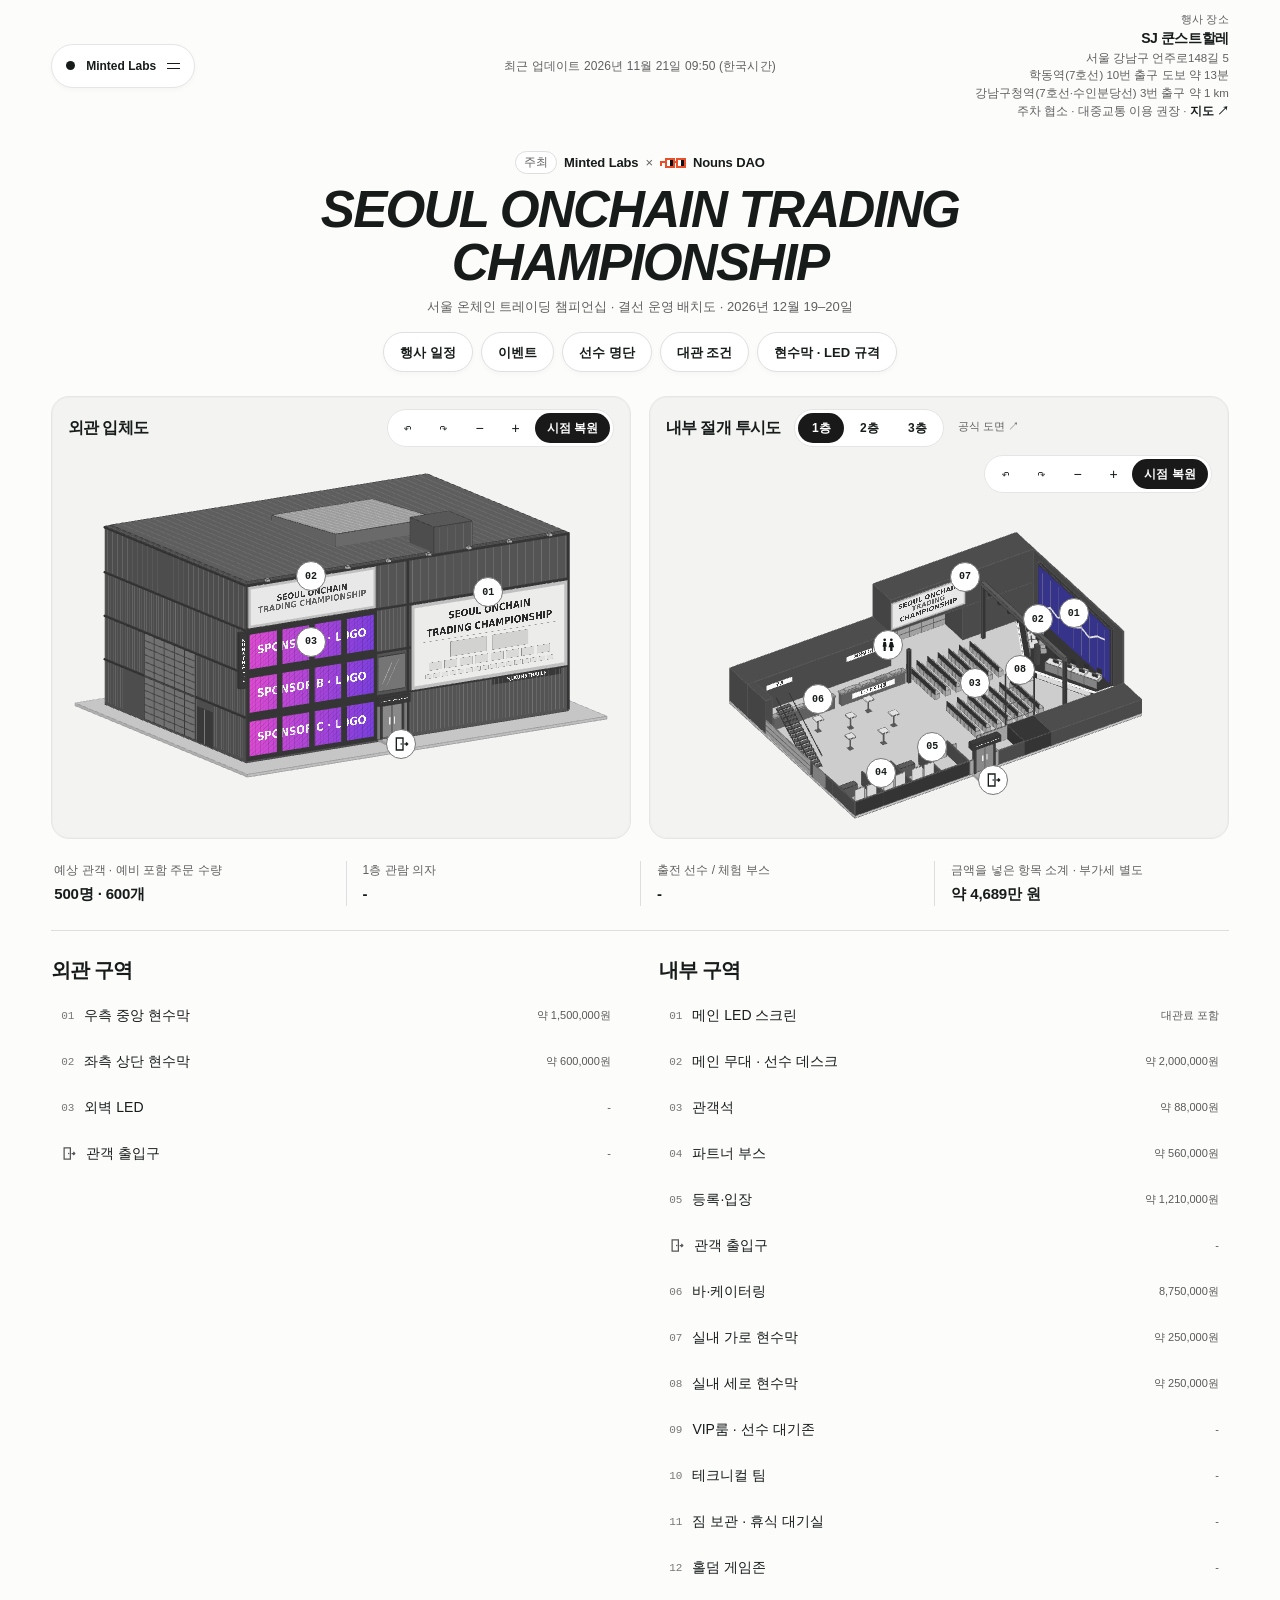
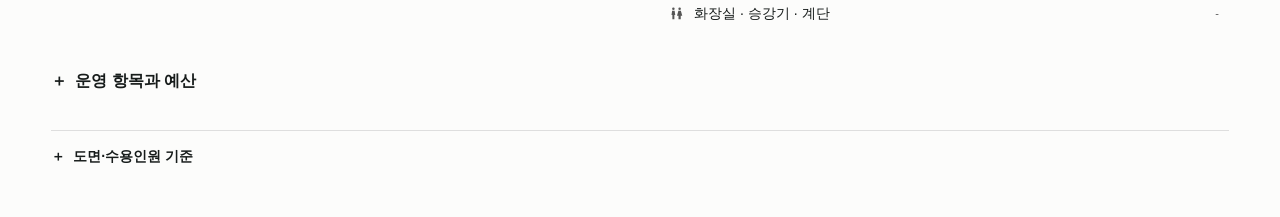
==== index.html @ a2232dd7 "Rework the venue plan around stage draft A, new zones and layout pop-ups Stage shown as draft A (pen" ====
<!doctype html>
<html lang="ko">
<head>
<meta charset="utf-8"><meta name="viewport" content="width=device-width, initial-scale=1">
<title>Seoul Onchain Trading Championship · 결선 운영 배치도</title><meta name="description" content="서울 온체인 트레이딩 챔피언십 · 결선 운영 배치도">
<link rel="stylesheet" href="style.css">
<script src="model.js" defer></script><script src="plan.js" defer></script>
</head><body>
<header><details id="menu"><summary class="menupill" aria-label="Minted Labs · 목차">Minted Labs<span class="hamb" aria-hidden="true"></span></summary>
<nav aria-label="목차"><a href="#plans">입체 도면</a><a href="#budget">운영 항목</a><a href="#areas">구역별 정보</a><a href="#basis">도면 기준</a><a href="#schedule" data-open="schedule">행사 일정</a><a href="#events" data-open="events">이벤트</a><a href="#players" data-open="players">선수 명단</a><a href="#terms" data-open="terms">대관 조건</a><a href="#signs" data-open="signs">현수막 · LED 규격</a></nav></details><p class="updated">최근 업데이트 2026년 11월 21일 09:50 (한국시간)</p><address class="venue" aria-label="행사 장소"><small>행사 장소</small><strong>SJ 쿤스트할레</strong><span>서울 강남구 언주로148길 5</span><span>학동역(7호선) 10번 출구 도보 약 13분</span><span>강남구청역(7호선·수인분당선) 3번 출구 약 1 km</span><span>주차 협소 · 대중교통 이용 권장 · <a href="https://map.naver.com/p/search/SJ%EC%BF%A4%EC%8A%A4%ED%8A%B8%ED%95%A0%EB%A0%88" target="_blank" rel="noopener">지도 ↗</a></span></address></header>
<main><div class="heading"><p class="hosts"><span>주최</span>Minted Labs <i aria-hidden="true">×</i> <svg class="noggles" viewBox="0 0 16 6" aria-hidden="true"><path fill="#e8502a" d="M3 0h6v6H3zM10 0h6v6h-6zM9 2h1v1H9zM0 2h3v1H1v2H0z"/><path fill="#fff" d="M4 1h2v4H4zM11 1h2v4h-2z"/><path fill="#111" d="M6 1h2v4H6zM13 1h2v4h-2z"/></svg>Nouns DAO</p><h1>Seoul Onchain Trading <span>Championship</span></h1><p>서울 온체인 트레이딩 챔피언십 · 결선 운영 배치도 · 2026년 12월 19–20일</p><div class="tabs"><button type="button" class="tabpill" data-open="schedule">행사 일정</button><button type="button" class="tabpill" data-open="events">이벤트</button><button type="button" class="tabpill" data-open="players">선수 명단</button><button type="button" class="tabpill" data-open="terms">대관 조건</button><button type="button" class="tabpill" data-open="signs">현수막 · LED 규격</button></div></div>
<section id="plans" class="paired" aria-label="외관과 내부 입체도"></section>
<div class="metrics"><div class="metric"><small>예상 관객 · 예비 포함 주문 수량</small><span>500명 · 600개</span></div><div class="metric"><small>1층 관람 의자</small><span>-</span></div><div class="metric"><small>출전 선수 / 체험 부스</small><span>-</span></div><div class="metric"><small>금액을 넣은 항목 소계 · 부가세 별도</small><span>약 4,689만 원</span></div></div>
<section id="areas" class="indexes" aria-label="구역별 정보"></section>
<section class="ledger"><details id="budget"><summary>운영 항목과 예산</summary>
<p>12월 19–20일 48시간 대관 안에서 설치, 19일 미니 트레이딩 대회, 20일 정식 트레이딩 대회, 철거를 진행하는 안입니다. 관객 500명, 예비 포함 600명을 기준으로 수량을 잡았습니다. 금액은 모두 부가세 별도입니다. 대관·LED는 받은 금액이고 케이터링은 확정 전 단가입니다. ‘약’으로 표시한 금액은 일반적인 단가로 잡은 추정치이며, 견적이 필요한 항목은 -로 두었습니다. 주최팀이 참가자 모집과 현장 운영을 총괄하고, 플랫폼은 모의 거래 계정과 실시간 순위 화면을 제공합니다.</p>
<table><thead><tr><th scope="col">항목</th><th scope="col">수량</th><th scope="col">단가</th><th scope="col">금액 (부가세 별도)</th></tr></thead><tbody><tr><th scope="row">MC</th><td>1명 × 2일</td><td>-</td><td>-</td></tr><tr><th scope="row">안내 스태프</th><td>3명 × 2일</td><td>130,000원</td><td>약 780,000원</td></tr><tr><th scope="row">전광판·중계 담당</th><td>1명 × 2일</td><td>-</td><td>-</td></tr><tr><th scope="row">부스 배너</th><td>14개</td><td>40,000원</td><td>약 560,000원</td></tr><tr><th scope="row">우측 중앙 현수막<small>11,820 × 5,680 mm · 출력과 고소 설치</small></th><td>1개</td><td>-</td><td>약 1,500,000원</td></tr><tr><th scope="row">좌측 상단 현수막<small>선택 · 9,700 × 2,800 mm · 출력과 고소 설치</small></th><td>1개</td><td>-</td><td>약 600,000원</td></tr><tr><th scope="row">실내 현수막<small>선택 · 가로형 6,300 × 2,380 mm, 세로형 2,430 × 5,540 mm</small></th><td>2개</td><td>250,000원</td><td>약 500,000원</td></tr><tr><th scope="row">대관 · 실내 메인 LED<small>12월 19–20일 · 설치와 철수 시간 포함</small></th><td>48시간</td><td>-</td><td>30,000,000원</td></tr><tr><th scope="row">케이터링<small>드호 케이터링 · 확정 아님 · <a href="catering-menu.pdf" target="_blank" rel="noopener">메뉴 PDF ↗</a></small></th><td>19일 150인분 + 20일 200인분</td><td>25,000원</td><td>8,750,000원</td></tr><tr><th scope="row">추가 음식 · 피자·치킨 배달<small>케이터링이 모자랄 때만 현장 주문</small></th><td>필요 시</td><td>-</td><td>-</td></tr><tr><th scope="row">케이터링 출장 · 세팅</th><td>2회</td><td>-</td><td>-</td></tr><tr><th scope="row">선수 PC·모니터·주변기기<small>19–20일 두 대회 모두 사용 · 20일 밤 철수</small></th><td>선수 8세트 + 예비 2세트 × 2일</td><td>100,000원</td><td>약 2,000,000원</td></tr><tr><th scope="row">유선망·백업 회선·전력</th><td>1식 × 2일</td><td>-</td><td>-</td></tr><tr><th scope="row">중계 장비·기술 보조</th><td>단일 채널 · 19–20일</td><td>-</td><td>-</td></tr><tr><th scope="row">무대·음향·조명<small>기본 음향 · 무선 마이크 4대 · 기본 무대 6,000 × 2,000 × 500 mm 무료 · LED 조명은 별도 옵션</small></th><td>1식 × 2일</td><td>-</td><td>-</td></tr><tr><th scope="row">의자 추가 임대<small>대관처 보유 의자 114개 무료 · 관람 112석과 선수·운영석 13석 기준</small></th><td>11석 × 2일</td><td>4,000원</td><td>약 88,000원</td></tr><tr><th scope="row">부스 집기·공용 전기<small>테이블은 대관처 행사 테이블 사용 · 전기와 추가 집기만 견적</small></th><td>7개 부스 × 2일</td><td>-</td><td>-</td></tr><tr><th scope="row">행사 안전 요원</th><td>3명 × 2일</td><td>180,000원</td><td>약 1,080,000원</td></tr><tr><th scope="row">반입·철거·운송·청소<small>원상 복구 포함 · 종량제·분리수거 봉투 별도 구매</small></th><td>1회</td><td>-</td><td>-</td></tr><tr><th scope="row">입장 팔찌<small>500명 + 예비 100명 · 날짜별 색상 구분</small></th><td>600개 × 2일</td><td>150원</td><td>약 180,000원</td></tr><tr><th scope="row">이벤트 추첨권 · 추첨함<small>500명 + 예비 100명</small></th><td>600매 × 2일</td><td>-</td><td>약 100,000원</td></tr><tr><th scope="row">명찰 · 랜야드<small>스태프 · 선수 · VIP</small></th><td>100개</td><td>1,500원</td><td>약 150,000원</td></tr><tr><th scope="row">생수</th><td>600병 × 2일</td><td>500원</td><td>약 600,000원</td></tr><tr><th scope="row">안내물·소모품</th><td>1식</td><td>-</td><td>-</td></tr><tr><th scope="row">홀덤 게임존<small>3층 갤러리 추가 대관 · 카지노형 테이블 2대 · 칩 · 딜러 2명 · 무료 칩으로만 진행</small></th><td>1식 × 2일</td><td>-</td><td>-</td></tr><tr><th scope="row">심판·경기 진행 지원<small>19일 미니 대회 · 20일 정식 대회</small></th><td>1팀 × 2일</td><td>-</td><td>-</td></tr></tbody><tfoot><tr><th scope="row" colspan="3">금액을 넣은 항목 소계<small>견적이 필요한 항목은 빠져 있습니다</small></th><td>약 46,888,000원</td></tr><tr><th scope="row" colspan="3">예비비</th><td>-</td></tr><tr><th scope="row" colspan="3">행사 총예산</th><td>-</td></tr></tfoot></table></details></section>
<details id="basis" class="notes"><summary>도면·수용인원 기준</summary><p>건물 크기와 층별 구성은 행사장의 공식 도면을 따랐습니다. 정면 24.38 m, 깊이 17.07 m이고 층고는 1–3층 각 2.89 m, 4층 3.04 m입니다. 동쪽 벽의 10 × 5 m LED 스크린과 바 카운터는 기존 시설입니다. 내부 입체도는 1·2·3층을 각각 바닥에서 1.2 m 높이로 잘라 그렸습니다.</p><p>대관 안내서는 1층을 약 500명 규모로 안내하고, 서울컨벤션뷰로의 1층 기준은 극장식 400명, 세미나식 300명, 연회식 200명입니다. 관객 500명(예비 포함 600명)은 의자 112석과 스탠딩, 2층 관람을 합친 계획 인원이며, 동시에 받을 수 있는 인원은 대관처 승인이 필요합니다. 관람 의자 112석·선수석 8개·무대·조명 트러스·부스 7곳·VIP룸·선수 대기존·테크니컬 팀석은 제안 배치이며, 통로와 음식 반입을 포함한 최종안은 대관처와 확인해야 합니다.</p>
<p><a href="https://www.sjkunsthalle.com/_files/ugd/f9390f_e8d3d3e585f7497288ba45912c586fef.pdf#page=3" target="_blank" rel="noopener">공식 층별 도면 ↗</a> · <a href="https://kr.miceseoul.com/kor/pgm/smaMng/miceVenueView.do?menuNo=800010&amp;smaSn=335&amp;fcltySn=314&amp;langCodeId=ko" target="_blank" rel="noopener">시설별 수용인원 ↗</a></p></details>
<dialog id="schedule" class="layer" aria-labelledby="schedule-title"><div class="layerhead"><div><h2 id="schedule-title">행사 일정</h2><p>2026년 12월 19일 14:00–22:00 · 20일 12:00–20:00 · 한국시간 · 제안안</p></div><button type="button" class="layerclose" data-close aria-label="닫기">×</button></div><div class="layerbody"><div class="days"><section><h3>12월 19일 (토)<span>미니 트레이딩 대회 · 행사 14:00–22:00</span></h3><table class="timeline"><tbody><tr class="prep"><th scope="row">06:00–11:00</th><td>장비 반입 · 설치 (무대, 선수석, 조명, 중계, 부스)</td></tr><tr class="prep"><th scope="row">11:00–13:00</th><td>기술 점검 · 리허설 (선수 PC, 회선, 중계 화면)</td></tr><tr class="prep"><th scope="row">13:00–14:00</th><td>케이터링 · 부스 · 등록대 준비</td></tr><tr><th scope="row">14:00–15:00</th><td>입장 · 체험존 · 미니 대회 참가 확인</td></tr><tr><th scope="row">15:00–15:15</th><td>오프닝 · 미니 대회 규칙 안내</td></tr><tr><th scope="row">15:15–16:20</th><td>미니 대회 1부 · 라운드 20분 → 결승 20분</td></tr><tr><th scope="row">16:20–17:00</th><td>파트너 스테이지</td></tr><tr><th scope="row">17:00–18:00</th><td>케이터링 · 체험존 · 네트워킹</td></tr><tr><th scope="row">18:00–19:20</th><td>미니 대회 2부 · 라운드 20분 → 결승 20분</td></tr><tr><th scope="row">19:20–19:40</th><td>미니 대회 시상</td></tr><tr><th scope="row">19:40–20:00</th><td>20일 정식 대회 · 출전 선수 소개</td></tr><tr><th scope="row">20:00–22:00</th><td>네트워킹 · 체험존 · 촬영</td></tr><tr class="prep"><th scope="row">22:00–23:00</th><td>관객 퇴장 · 20일 정식 대회 점검 (선수석·중계 장비는 그대로 둠)</td></tr></tbody></table></section><section><h3>12월 20일 (일)<span>정식 트레이딩 대회 · 행사 12:00–20:00</span></h3><table class="timeline"><tbody><tr class="prep"><th scope="row">09:00–11:00</th><td>공간 점검 · 선수 PC·회선 재점검</td></tr><tr class="prep"><th scope="row">11:00–11:40</th><td>정식 대회 리허설 (선수 PC, 회선, 중계 화면)</td></tr><tr class="prep"><th scope="row">11:40–12:00</th><td>케이터링 · 등록대 준비</td></tr><tr><th scope="row">12:00–15:00</th><td>입장 · 체험존 · 파트너 부스 · 예약 체험 A</td></tr><tr><th scope="row">14:00–14:30</th><td>파트너 스테이지 (체험존과 병행)</td></tr><tr><th scope="row">15:00–15:15</th><td>오프닝 · 선수 소개 · 규칙 안내</td></tr><tr><th scope="row">15:15–15:45</th><td>8인 본선 · 30분</td></tr><tr><th scope="row">15:45–15:55</th><td>본선 결과 · 기록 검증</td></tr><tr><th scope="row">15:55–16:05</th><td>AI 분석 · 판단 리뷰 · 결승 준비</td></tr><tr><th scope="row">16:05–16:35</th><td>4인 결승 · 30분</td></tr><tr><th scope="row">16:35–16:45</th><td>결승 결과 · 오류·비용 검증</td></tr><tr><th scope="row">16:45–17:00</th><td>시상 · 대회 정리</td></tr><tr><th scope="row">17:00–18:00</th><td>선수 인터뷰 · 예약 체험 B · 촬영</td></tr><tr><th scope="row">18:00–20:00</th><td>네트워킹 · 사전 합의된 파트너 미팅</td></tr><tr class="prep"><th scope="row">20:00–24:00</th><td>관객 퇴장 · 철거 · 장비 반출 · 청소</td></tr><tr class="prep"><th scope="row">24:00</th><td>대관 종료</td></tr></tbody></table><p class="legend"><i></i>설치 · 점검 · 철거 시간</p></section></div><p class="layernote">행사 시간은 19일 14:00–22:00, 20일 12:00–20:00입니다. 대관은 48시간이며 12월 19일 00:00부터 21일 00:00까지로 가정했습니다. 20일 정식 대회는 행사 제안서의 진행 순서를 따르되 시작을 15:00으로 앞당겼습니다. 19일 미니 대회를 1부·2부로 나눈 구성과 라운드 길이, 설치·철거 시간 배분은 제안이며 확정이 필요합니다. 선수석과 중계 장비는 19일에 설치해 20일 밤까지 그대로 씁니다. 철거는 20일 20:00 이후 4시간이라 빠듯하므로 철거 인원을 넉넉히 잡습니다. 체험 A·B는 무대와 별도 인력이 운영하며, 최종 배치와 이용 시간은 대관처 승인이 필요합니다.</p></div></dialog>
<dialog id="events" class="layer" aria-labelledby="events-title"><div class="layerhead"><div><h2 id="events-title">이벤트</h2><p>프로그램 미정 · 내용이 정해지면 채웁니다</p></div><button type="button" class="layerclose" data-close aria-label="닫기">×</button></div><div class="layerbody"><div class="terms"><section class="tbd-sec"><h3>부스 체험 · 7곳<em>미정 · 내용 추가 필요</em></h3><div class="tbd-blank" aria-label="내용 입력 예정"></div><p class="tbd-need">준비할 것 (예상)</p><ul><li>참여 파트너와 부스별 체험 내용</li><li>부스 집기(테이블·배너)·전기·인터넷</li><li>체험용 기기와 계정</li><li>참여 인증 방식(스탬프·QR 등)</li></ul></section><section class="tbd-sec"><h3>무대 프로그램<em>미정 · 내용 추가 필요</em></h3><div class="tbd-blank" aria-label="내용 입력 예정"></div><p class="tbd-need">준비할 것 (예상)</p><ul><li>19일·20일 무대 순서와 시간</li><li>파트너 세션·발표자</li><li>MC 대본과 송출 화면</li><li>마이크·음향·조명 큐</li></ul></section><section class="tbd-sec"><h3>관객 이벤트<em>미정 · 내용 추가 필요</em></h3><div class="tbd-blank" aria-label="내용 입력 예정"></div><p class="tbd-need">준비할 것 (예상)</p><ul><li>추첨·퀴즈 등 이벤트 종류</li><li>경품 목록과 수량</li><li>추첨권·응모 방식</li><li>당첨자 확인·수령 절차</li></ul></section><section class="tbd-sec"><h3>홀덤 게임존<em>미정 · 내용 추가 필요</em></h3><div class="tbd-blank" aria-label="내용 입력 예정"></div><p class="tbd-need">준비할 것 (예상)</p><ul><li>운영 방식(토너먼트·자유 게임)과 참가 방법</li><li>카지노형 테이블 2대·칩·카드·딜러 2명</li><li>순위 집계와 경품</li><li>무료 칩만 사용 · 경품 지급 법률 검토</li></ul></section><section class="tbd-sec"><h3>시상<em>미정 · 내용 추가 필요</em></h3><div class="tbd-blank" aria-label="내용 입력 예정"></div><p class="tbd-need">준비할 것 (예상)</p><ul><li>시상 부문과 순위</li><li>상금·트로피·인증서</li><li>시상자와 무대 동선</li><li>지급 조건과 일정</li></ul></section><section class="tbd-sec"><h3>기타<em>미정 · 내용 추가 필요</em></h3><div class="tbd-blank" aria-label="내용 입력 예정"></div><p class="tbd-need">준비할 것 (예상)</p><ul><li>포토존·굿즈</li><li>촬영·콘텐츠 제작</li><li>네트워킹 프로그램</li></ul></section></div><p class="layernote">이벤트 내용은 아직 정해지지 않았습니다. 위 항목은 준비할 것을 미리 적어 둔 목록이며, 정해지는 대로 각 칸을 채웁니다.</p></div></dialog>
<dialog id="players" class="layer" aria-labelledby="players-title"><div class="layerhead"><div><h2 id="players-title">선수 명단</h2><p>초청 크리에이터 · KOL · 인원 미정, 곧 추가 예정</p></div><button type="button" class="layerclose" data-close aria-label="닫기">×</button></div><div class="layerbody"><table class="roster"><thead><tr><th scope="col">번호</th><th scope="col">이름</th><th scope="col">상태</th></tr></thead><tbody><tr class="grp"><th scope="rowgroup" colspan="3">초청 크리에이터<em>인원 미정 · 곧 추가 예정</em></th></tr><tr><td class="seat">01</td><th scope="row">자두두</th><td class="tbd">명단 추가</td></tr><tr><td class="seat">02</td><th scope="row"><span class="blank"></span></th><td class="tbd">추가 예정</td></tr><tr><td class="seat">03</td><th scope="row"><span class="blank"></span></th><td class="tbd">추가 예정</td></tr></tbody><tbody><tr class="grp"><th scope="rowgroup" colspan="3">KOL<em>인원 미정 · 곧 추가 예정</em></th></tr><tr><td class="seat">01</td><th scope="row"><span class="blank"></span></th><td class="tbd">추가 예정</td></tr><tr><td class="seat">02</td><th scope="row"><span class="blank"></span></th><td class="tbd">추가 예정</td></tr></tbody></table><p class="layernote">출전 인원과 명단은 아직 확정되지 않았습니다. 빈칸은 섭외가 정해지는 대로 채웁니다.</p></div></dialog>
<dialog id="banner-layout" class="layer" aria-labelledby="banner-layout-title"><div class="layerhead"><div><h2 id="banner-layout-title">우측 중앙 현수막 · 예상 레이아웃</h2><p>11,820 × 5,680 mm · 행사명과 파트너 등급 배치 시안</p></div><button type="button" class="layerclose" data-close aria-label="닫기">×</button></div><div class="layerbody"><div class="bnr" role="img" aria-label="현수막 시안: 위쪽에 주최와 행사명, 그 아래 1등급 큰 로고 2칸, 2등급 로고 10칸 한 줄, 3등급 작은 로고 여러 칸"><div class="bnr-head"><small>Minted Labs × Nouns DAO</small><b>SEOUL ONCHAIN<br>TRADING CHAMPIONSHIP</b><small>2026.12.19–20 · SJ KUNSTHALLE · SEOUL</small></div><div class="bnr-tier t1"><span>TITLE PARTNER</span><div><i class=""></i><i class=""></i></div></div><div class="bnr-tier t2"><span>PARTNERS</span><div><i class=""></i><i class=""></i><i class=""></i><i class=""></i><i class=""></i><i class=""></i><i class=""></i><i class=""></i><i class=""></i><i class=""></i></div></div><div class="bnr-tier t3"><span>SUPPORTED BY</span><div><i class=""></i><i class=""></i><i class=""></i><i class=""></i><i class=""></i><i class=""></i><i class=""></i><i class=""></i><i class=""></i><i class=""></i><i class=""></i><i class=""></i><i class=""></i><i class=""></i><i class=""></i><i class=""></i><i class=""></i><i class=""></i></div></div></div><table class="timeline specs bnr-spec"><tbody><tr><th scope="row">행사명 구역</th><td>위쪽 약 2,300 mm<small>주최 표기, 행사명 두 줄, 날짜·장소 한 줄</small></td></tr><tr><th scope="row">1등급 · 1–2곳</th><td>로고 칸 각 약 2,800 × 1,100 mm<small>1곳이면 가운데 한 칸을 크게 씁니다</small></td></tr><tr><th scope="row">2등급 · 6–10곳</th><td>로고 칸 각 약 990 × 600 mm<small>한 줄 기준 · 6곳이면 칸을 넓혀 같은 줄에 맞춥니다</small></td></tr><tr><th scope="row">3등급</th><td>로고 칸 각 약 520 × 300 mm<small>한 줄에 18곳 정도 · 더 많으면 두 줄로 늘리고 칸을 줄입니다</small></td></tr></tbody></table><p class="layernote">현수막은 2–3층 높이(지상 약 3.4–9.1 m)에 걸려 길 건너에서 보게 되므로, 3등급 로고는 가까이에서만 읽히는 크기입니다. 3등급이 많아지면 줄을 늘리기보다 실내 파트너월이나 행사 화면에 함께 싣는 편이 읽기 좋습니다. 로고 수와 최종 디자인이 정해지면 칸 크기를 다시 맞춥니다.</p></div></dialog>
<dialog id="stage-drafts" class="layer" aria-labelledby="stage-drafts-title"><div class="layerhead"><div><h2 id="stage-drafts-title">메인 무대 시안 A · B</h2><p>오각형 돌출 무대 · 폭 10 m 안팎 · 높이 0.6 m · 도면은 시안 A 기준</p></div><button type="button" class="layerclose" data-close aria-label="닫기">×</button></div><div class="layerbody"><div class="drafts"><section><h3>시안 A · 사선 모서리를 따라 바깥쪽 객석을 봄 · 현재 도면</h3><div class="plan"><svg viewBox="0 0 704 404" role="img" aria-label="시안 A 평면도: 사선 모서리를 따라 좌우 4석씩 바깥쪽 객석을 향한 데스크"><defs><pattern id="pBh" width="6" height="6" patternUnits="userSpaceOnUse" patternTransform="rotate(45)"><line x1="0" y1="0" x2="0" y2="6" stroke="#c9c9c9" stroke-width="1.4"></line></pattern><marker id="pBt" viewBox="0 0 6 6" refX="3" refY="3" markerWidth="6" markerHeight="6" orient="auto"><path d="M3 0v6" stroke="#555" stroke-width="1.2"></path></marker><marker id="pBa" viewBox="0 0 8 8" refX="7" refY="4" markerWidth="7" markerHeight="7" orient="auto"><path d="M0 0L8 4L0 8z" fill="#2f8f57"></path></marker></defs><rect x="24.0" y="24.0" width="655.6" height="9.7" fill="#e4e4e4"></rect><rect x="24.0" y="33.7" width="54.6" height="268.2" fill="url(#pBh)" stroke="#bdbdbd"></rect><text x="51.3" y="164.8" font-size="11" fill="#777" text-anchor="middle" transform="rotate(-90 51.28 164.80000000000013)">창고 · 대관 제외</text><rect x="614.9" y="33.7" width="64.7" height="338.8" fill="url(#pBh)" stroke="#bdbdbd"></rect><text x="648.8" y="200.0" font-size="11" fill="#777" text-anchor="middle" transform="rotate(-90 648.8000000000001 200)">승강기 · 창고</text><rect x="126.7" y="41.6" width="440.0" height="8.8" fill="#3a3a3a"></rect><text x="346.7" y="47.8" font-size="9" fill="#fff" text-anchor="middle" dominant-baseline="middle">LED 스크린 10 m</text><rect x="140.2" y="335.5" width="18.5" height="18.5" fill="#cfcfcf" stroke="#9a9a9a" stroke-width=".6"></rect><rect x="162.2" y="335.5" width="18.5" height="18.5" fill="#cfcfcf" stroke="#9a9a9a" stroke-width=".6"></rect><rect x="184.2" y="335.5" width="18.5" height="18.5" fill="#cfcfcf" stroke="#9a9a9a" stroke-width=".6"></rect><rect x="206.2" y="335.5" width="18.5" height="18.5" fill="#cfcfcf" stroke="#9a9a9a" stroke-width=".6"></rect><rect x="228.2" y="335.5" width="18.5" height="18.5" fill="#cfcfcf" stroke="#9a9a9a" stroke-width=".6"></rect><rect x="250.2" y="335.5" width="18.5" height="18.5" fill="#cfcfcf" stroke="#9a9a9a" stroke-width=".6"></rect><rect x="272.2" y="335.5" width="18.5" height="18.5" fill="#cfcfcf" stroke="#9a9a9a" stroke-width=".6"></rect><rect x="294.2" y="335.5" width="18.5" height="18.5" fill="#cfcfcf" stroke="#9a9a9a" stroke-width=".6"></rect><rect x="382.2" y="335.5" width="18.5" height="18.5" fill="#cfcfcf" stroke="#9a9a9a" stroke-width=".6"></rect><rect x="404.2" y="335.5" width="18.5" height="18.5" fill="#cfcfcf" stroke="#9a9a9a" stroke-width=".6"></rect><rect x="426.2" y="335.5" width="18.5" height="18.5" fill="#cfcfcf" stroke="#9a9a9a" stroke-width=".6"></rect><rect x="448.2" y="335.5" width="18.5" height="18.5" fill="#cfcfcf" stroke="#9a9a9a" stroke-width=".6"></rect><rect x="470.2" y="335.5" width="18.5" height="18.5" fill="#cfcfcf" stroke="#9a9a9a" stroke-width=".6"></rect><rect x="492.2" y="335.5" width="18.5" height="18.5" fill="#cfcfcf" stroke="#9a9a9a" stroke-width=".6"></rect><rect x="514.2" y="335.5" width="18.5" height="18.5" fill="#cfcfcf" stroke="#9a9a9a" stroke-width=".6"></rect><rect x="536.2" y="335.5" width="18.5" height="18.5" fill="#cfcfcf" stroke="#9a9a9a" stroke-width=".6"></rect><rect x="140.2" y="295.9" width="18.5" height="18.5" fill="#cfcfcf" stroke="#9a9a9a" stroke-width=".6"></rect><rect x="162.2" y="295.9" width="18.5" height="18.5" fill="#cfcfcf" stroke="#9a9a9a" stroke-width=".6"></rect><rect x="184.2" y="295.9" width="18.5" height="18.5" fill="#cfcfcf" stroke="#9a9a9a" stroke-width=".6"></rect><rect x="206.2" y="295.9" width="18.5" height="18.5" fill="#cfcfcf" stroke="#9a9a9a" stroke-width=".6"></rect><rect x="228.2" y="295.9" width="18.5" height="18.5" fill="#cfcfcf" stroke="#9a9a9a" stroke-width=".6"></rect><rect x="250.2" y="295.9" width="18.5" height="18.5" fill="#cfcfcf" stroke="#9a9a9a" stroke-width=".6"></rect><rect x="272.2" y="295.9" width="18.5" height="18.5" fill="#cfcfcf" stroke="#9a9a9a" stroke-width=".6"></rect><rect x="294.2" y="295.9" width="18.5" height="18.5" fill="#cfcfcf" stroke="#9a9a9a" stroke-width=".6"></rect><rect x="382.2" y="295.9" width="18.5" height="18.5" fill="#cfcfcf" stroke="#9a9a9a" stroke-width=".6"></rect><rect x="404.2" y="295.9" width="18.5" height="18.5" fill="#cfcfcf" stroke="#9a9a9a" stroke-width=".6"></rect><rect x="426.2" y="295.9" width="18.5" height="18.5" fill="#cfcfcf" stroke="#9a9a9a" stroke-width=".6"></rect><rect x="448.2" y="295.9" width="18.5" height="18.5" fill="#cfcfcf" stroke="#9a9a9a" stroke-width=".6"></rect><rect x="470.2" y="295.9" width="18.5" height="18.5" fill="#cfcfcf" stroke="#9a9a9a" stroke-width=".6"></rect><rect x="492.2" y="295.9" width="18.5" height="18.5" fill="#cfcfcf" stroke="#9a9a9a" stroke-width=".6"></rect><rect x="514.2" y="295.9" width="18.5" height="18.5" fill="#cfcfcf" stroke="#9a9a9a" stroke-width=".6"></rect><rect x="536.2" y="295.9" width="18.5" height="18.5" fill="#cfcfcf" stroke="#9a9a9a" stroke-width=".6"></rect><text x="226.4" y="369.4" font-size="11" fill="#666" text-anchor="middle">객석 112석 · 앞 두 줄만 표시</text><text x="468.4" y="369.4" font-size="11" fill="#2f8f57" font-weight="600" text-anchor="middle">초록 화살표: 선수가 보는 방향</text><line x1="98.8" y1="239.6" x2="596.0" y2="239.6" stroke="#8a8a8a" stroke-width="2" stroke-dasharray="6 4"></line><rect x="98.8" y="234.3" width="8.8" height="10.6" fill="#555"></rect><rect x="587.2" y="234.3" width="8.8" height="10.6" fill="#555"></rect><text x="543.2" y="253.7" font-size="10.5" fill="#777" text-anchor="middle">조명 트러스 (바닥 지지)</text><polygon points="112.0,52.6 112.0,118.6 325.4,224.2 369.4,224.2 582.8,118.6 582.8,52.6" fill="#2f2f2f" stroke="#f2f2f2" stroke-width="2.2" stroke-linejoin="round"></polygon><polygon points="112.0,52.6 112.0,118.6 325.4,224.2 369.4,224.2 582.8,118.6 582.8,52.6" fill="none" stroke="#2f2f2f" stroke-width=".8"></polygon><rect x="325.4" y="224.2" width="44.0" height="26.4" fill="#e6e6e6" stroke="#9a9a9a"></rect><rect x="85.6" y="63.6" width="26.4" height="44.0" fill="#e6e6e6" stroke="#9a9a9a"></rect><text x="347.4" y="238.7" font-size="10" fill="#555" text-anchor="middle">계단</text><polygon points="142.8,78.6 184.2,99.1 171.6,124.7 130.1,104.3" fill="#e2e2e2" stroke="#777" stroke-width=".8"></polygon><polygon points="135.1,97.6 152.5,106.2 151.3,108.6 134.0,100.0" fill="#222"></polygon><polygon points="167.1,60.9 183.6,69.1 175.4,85.7 158.9,77.5" fill="#9e9e9e" stroke="#555" stroke-width=".6"></polygon><line x1="166.9" y1="82.0" x2="130.8" y2="154.9" stroke="#2f8f57" stroke-width="1.6" marker-end="url(#pBa)"></line><text x="167.0" y="109.2" font-size="10" font-weight="700" fill="#333" text-anchor="middle" dominant-baseline="middle">1</text><polygon points="552.0,78.6 510.6,99.1 523.2,124.7 564.7,104.3" fill="#e2e2e2" stroke="#777" stroke-width=".8"></polygon><polygon points="559.7,97.6 542.3,106.2 543.5,108.6 560.8,100.0" fill="#222"></polygon><polygon points="527.7,60.9 511.2,69.1 519.4,85.7 535.9,77.5" fill="#9e9e9e" stroke="#555" stroke-width=".6"></polygon><line x1="527.9" y1="82.0" x2="564.0" y2="154.9" stroke="#2f8f57" stroke-width="1.6" marker-end="url(#pBa)"></line><text x="527.8" y="109.2" font-size="10" font-weight="700" fill="#333" text-anchor="middle" dominant-baseline="middle">5</text><polygon points="186.2,100.1 227.6,120.6 214.9,146.2 173.5,125.7" fill="#e2e2e2" stroke="#777" stroke-width=".8"></polygon><polygon points="178.5,119.1 195.9,127.7 194.7,130.1 177.3,121.5" fill="#222"></polygon><polygon points="210.4,82.4 227.0,90.6 218.8,107.1 202.2,98.9" fill="#9e9e9e" stroke="#555" stroke-width=".6"></polygon><line x1="210.3" y1="103.4" x2="174.2" y2="176.4" stroke="#2f8f57" stroke-width="1.6" marker-end="url(#pBa)"></line><text x="210.4" y="130.7" font-size="10" font-weight="700" fill="#333" text-anchor="middle" dominant-baseline="middle">2</text><polygon points="508.6,100.1 467.2,120.6 479.9,146.2 521.3,125.7" fill="#e2e2e2" stroke="#777" stroke-width=".8"></polygon><polygon points="516.3,119.1 498.9,127.7 500.1,130.1 517.5,121.5" fill="#222"></polygon><polygon points="484.4,82.4 467.8,90.6 476.0,107.1 492.6,98.9" fill="#9e9e9e" stroke="#555" stroke-width=".6"></polygon><line x1="484.5" y1="103.4" x2="520.6" y2="176.4" stroke="#2f8f57" stroke-width="1.6" marker-end="url(#pBa)"></line><text x="484.4" y="130.7" font-size="10" font-weight="700" fill="#333" text-anchor="middle" dominant-baseline="middle">6</text><polygon points="229.6,121.6 271.0,142.0 258.3,167.7 216.9,147.2" fill="#e2e2e2" stroke="#777" stroke-width=".8"></polygon><polygon points="221.9,140.6 239.2,149.2 238.1,151.5 220.7,142.9" fill="#222"></polygon><polygon points="253.8,103.8 270.4,112.0 262.2,128.6 245.6,120.4" fill="#9e9e9e" stroke="#555" stroke-width=".6"></polygon><line x1="253.7" y1="124.9" x2="217.6" y2="197.9" stroke="#2f8f57" stroke-width="1.6" marker-end="url(#pBa)"></line><text x="253.8" y="152.1" font-size="10" font-weight="700" fill="#333" text-anchor="middle" dominant-baseline="middle">3</text><polygon points="465.2,121.6 423.8,142.0 436.5,167.7 477.9,147.2" fill="#e2e2e2" stroke="#777" stroke-width=".8"></polygon><polygon points="472.9,140.6 455.6,149.2 456.7,151.5 474.1,142.9" fill="#222"></polygon><polygon points="441.0,103.8 424.4,112.0 432.6,128.6 449.2,120.4" fill="#9e9e9e" stroke="#555" stroke-width=".6"></polygon><line x1="441.1" y1="124.9" x2="477.2" y2="197.9" stroke="#2f8f57" stroke-width="1.6" marker-end="url(#pBa)"></line><text x="441.0" y="152.1" font-size="10" font-weight="700" fill="#333" text-anchor="middle" dominant-baseline="middle">7</text><polygon points="273.0,143.0 314.4,163.5 301.7,189.1 260.3,168.7" fill="#e2e2e2" stroke="#777" stroke-width=".8"></polygon><polygon points="265.3,162.0 282.6,170.6 281.5,173.0 264.1,164.4" fill="#222"></polygon><polygon points="297.2,125.3 313.8,133.5 305.6,150.1 289.0,141.9" fill="#9e9e9e" stroke="#555" stroke-width=".6"></polygon><line x1="297.1" y1="146.4" x2="261.0" y2="219.3" stroke="#2f8f57" stroke-width="1.6" marker-end="url(#pBa)"></line><text x="297.2" y="173.6" font-size="10" font-weight="700" fill="#333" text-anchor="middle" dominant-baseline="middle">4</text><polygon points="421.8,143.0 380.4,163.5 393.1,189.1 434.5,168.7" fill="#e2e2e2" stroke="#777" stroke-width=".8"></polygon><polygon points="429.5,162.0 412.2,170.6 413.3,173.0 430.7,164.4" fill="#222"></polygon><polygon points="397.6,125.3 381.0,133.5 389.2,150.1 405.8,141.9" fill="#9e9e9e" stroke="#555" stroke-width=".6"></polygon><line x1="397.7" y1="146.4" x2="433.8" y2="219.3" stroke="#2f8f57" stroke-width="1.6" marker-end="url(#pBa)"></line><text x="397.6" y="173.6" font-size="10" font-weight="700" fill="#333" text-anchor="middle" dominant-baseline="middle">8</text><circle cx="347.40000000000003" cy="191.20000000000005" r="11" fill="#fff" stroke="#222" stroke-width="1.5"></circle><text x="347.4" y="191.2" font-size="8" font-weight="700" fill="#222" text-anchor="middle" dominant-baseline="middle">MC</text><line x1="112.0" y1="28.4" x2="582.8" y2="28.4" stroke="#555" stroke-width="1" marker-start="url(#pBt)" marker-end="url(#pBt)"></line><text x="233.0" y="23.1" font-size="11" font-weight="600" fill="#333" text-anchor="middle" paint-order="stroke" stroke="#fff" stroke-width="3">무대 폭 10.70 m</text><line x1="600.4" y1="52.6" x2="600.4" y2="224.2" stroke="#555" stroke-width="1" marker-start="url(#pBt)" marker-end="url(#pBt)"></line><text x="611.4" y="178.0" font-size="11" font-weight="600" fill="#333" text-anchor="middle" paint-order="stroke" stroke="#fff" stroke-width="3">깊이 3.90 m</text><line x1="61.4" y1="52.6" x2="61.4" y2="118.6" stroke="#555" stroke-width="1" marker-start="url(#pBt)" marker-end="url(#pBt)"></line><text x="61.4" y="87.8" font-size="11" font-weight="600" fill="#333" text-anchor="middle" paint-order="stroke" stroke="#fff" stroke-width="3">1.50 m</text><line x1="292.4" y1="224.2" x2="292.4" y2="295.9" stroke="#555" stroke-width="1" marker-start="url(#pBt)" marker-end="url(#pBt)"></line><text x="248.4" y="260.9" font-size="11" font-weight="600" fill="#333" text-anchor="middle" paint-order="stroke" stroke="#fff" stroke-width="3">첫 줄까지 1.63 m</text><text x="347.4" y="98.8" font-size="11" fill="#f2f2f2" text-anchor="middle">무대 높이 0.6 m</text></svg></div><ul class="draftnote"><li>무대 폭 10.70 m. 데스크를 사선 모서리를 따라 한쪽에 4석씩 둡니다.</li><li>선수는 가운데 통로를 등지고 바깥쪽 객석을 봅니다. 같은 쪽 객석은 얼굴 정면, 가운데·반대쪽 객석은 옆얼굴이 보입니다.</li><li>모니터는 얼굴을 가리지 않도록 데스크 바깥쪽 끝에 낮게 둡니다.</li></ul></section><section><h3>시안 B · 뒷줄은 객석, 앞줄은 스크린을 봄</h3><div class="plan"><svg viewBox="0 0 704 404" role="img" aria-label="시안 B 평면도: 양옆을 넓힌 오각형 무대에 좌우 2 × 2 데스크를 객석 쪽으로 30도 틀어 배치"><defs><pattern id="pCh" width="6" height="6" patternUnits="userSpaceOnUse" patternTransform="rotate(45)"><line x1="0" y1="0" x2="0" y2="6" stroke="#c9c9c9" stroke-width="1.4"></line></pattern><marker id="pCt" viewBox="0 0 6 6" refX="3" refY="3" markerWidth="6" markerHeight="6" orient="auto"><path d="M3 0v6" stroke="#555" stroke-width="1.2"></path></marker><marker id="pCa" viewBox="0 0 8 8" refX="7" refY="4" markerWidth="7" markerHeight="7" orient="auto"><path d="M0 0L8 4L0 8z" fill="#2f8f57"></path></marker></defs><rect x="24.0" y="24.0" width="655.6" height="9.7" fill="#e4e4e4"></rect><rect x="24.0" y="33.7" width="54.6" height="268.2" fill="url(#pCh)" stroke="#bdbdbd"></rect><text x="51.3" y="164.8" font-size="11" fill="#777" text-anchor="middle" transform="rotate(-90 51.28 164.80000000000013)">창고 · 대관 제외</text><rect x="614.9" y="33.7" width="64.7" height="338.8" fill="url(#pCh)" stroke="#bdbdbd"></rect><text x="648.8" y="200.0" font-size="11" fill="#777" text-anchor="middle" transform="rotate(-90 648.8000000000001 200)">승강기 · 창고</text><rect x="126.7" y="41.6" width="440.0" height="8.8" fill="#3a3a3a"></rect><text x="346.7" y="47.8" font-size="9" fill="#fff" text-anchor="middle" dominant-baseline="middle">LED 스크린 10 m</text><rect x="140.2" y="335.5" width="18.5" height="18.5" fill="#cfcfcf" stroke="#9a9a9a" stroke-width=".6"></rect><rect x="162.2" y="335.5" width="18.5" height="18.5" fill="#cfcfcf" stroke="#9a9a9a" stroke-width=".6"></rect><rect x="184.2" y="335.5" width="18.5" height="18.5" fill="#cfcfcf" stroke="#9a9a9a" stroke-width=".6"></rect><rect x="206.2" y="335.5" width="18.5" height="18.5" fill="#cfcfcf" stroke="#9a9a9a" stroke-width=".6"></rect><rect x="228.2" y="335.5" width="18.5" height="18.5" fill="#cfcfcf" stroke="#9a9a9a" stroke-width=".6"></rect><rect x="250.2" y="335.5" width="18.5" height="18.5" fill="#cfcfcf" stroke="#9a9a9a" stroke-width=".6"></rect><rect x="272.2" y="335.5" width="18.5" height="18.5" fill="#cfcfcf" stroke="#9a9a9a" stroke-width=".6"></rect><rect x="294.2" y="335.5" width="18.5" height="18.5" fill="#cfcfcf" stroke="#9a9a9a" stroke-width=".6"></rect><rect x="382.2" y="335.5" width="18.5" height="18.5" fill="#cfcfcf" stroke="#9a9a9a" stroke-width=".6"></rect><rect x="404.2" y="335.5" width="18.5" height="18.5" fill="#cfcfcf" stroke="#9a9a9a" stroke-width=".6"></rect><rect x="426.2" y="335.5" width="18.5" height="18.5" fill="#cfcfcf" stroke="#9a9a9a" stroke-width=".6"></rect><rect x="448.2" y="335.5" width="18.5" height="18.5" fill="#cfcfcf" stroke="#9a9a9a" stroke-width=".6"></rect><rect x="470.2" y="335.5" width="18.5" height="18.5" fill="#cfcfcf" stroke="#9a9a9a" stroke-width=".6"></rect><rect x="492.2" y="335.5" width="18.5" height="18.5" fill="#cfcfcf" stroke="#9a9a9a" stroke-width=".6"></rect><rect x="514.2" y="335.5" width="18.5" height="18.5" fill="#cfcfcf" stroke="#9a9a9a" stroke-width=".6"></rect><rect x="536.2" y="335.5" width="18.5" height="18.5" fill="#cfcfcf" stroke="#9a9a9a" stroke-width=".6"></rect><rect x="140.2" y="295.9" width="18.5" height="18.5" fill="#cfcfcf" stroke="#9a9a9a" stroke-width=".6"></rect><rect x="162.2" y="295.9" width="18.5" height="18.5" fill="#cfcfcf" stroke="#9a9a9a" stroke-width=".6"></rect><rect x="184.2" y="295.9" width="18.5" height="18.5" fill="#cfcfcf" stroke="#9a9a9a" stroke-width=".6"></rect><rect x="206.2" y="295.9" width="18.5" height="18.5" fill="#cfcfcf" stroke="#9a9a9a" stroke-width=".6"></rect><rect x="228.2" y="295.9" width="18.5" height="18.5" fill="#cfcfcf" stroke="#9a9a9a" stroke-width=".6"></rect><rect x="250.2" y="295.9" width="18.5" height="18.5" fill="#cfcfcf" stroke="#9a9a9a" stroke-width=".6"></rect><rect x="272.2" y="295.9" width="18.5" height="18.5" fill="#cfcfcf" stroke="#9a9a9a" stroke-width=".6"></rect><rect x="294.2" y="295.9" width="18.5" height="18.5" fill="#cfcfcf" stroke="#9a9a9a" stroke-width=".6"></rect><rect x="382.2" y="295.9" width="18.5" height="18.5" fill="#cfcfcf" stroke="#9a9a9a" stroke-width=".6"></rect><rect x="404.2" y="295.9" width="18.5" height="18.5" fill="#cfcfcf" stroke="#9a9a9a" stroke-width=".6"></rect><rect x="426.2" y="295.9" width="18.5" height="18.5" fill="#cfcfcf" stroke="#9a9a9a" stroke-width=".6"></rect><rect x="448.2" y="295.9" width="18.5" height="18.5" fill="#cfcfcf" stroke="#9a9a9a" stroke-width=".6"></rect><rect x="470.2" y="295.9" width="18.5" height="18.5" fill="#cfcfcf" stroke="#9a9a9a" stroke-width=".6"></rect><rect x="492.2" y="295.9" width="18.5" height="18.5" fill="#cfcfcf" stroke="#9a9a9a" stroke-width=".6"></rect><rect x="514.2" y="295.9" width="18.5" height="18.5" fill="#cfcfcf" stroke="#9a9a9a" stroke-width=".6"></rect><rect x="536.2" y="295.9" width="18.5" height="18.5" fill="#cfcfcf" stroke="#9a9a9a" stroke-width=".6"></rect><text x="226.4" y="369.4" font-size="11" fill="#666" text-anchor="middle">객석 112석 · 앞 두 줄만 표시</text><text x="468.4" y="369.4" font-size="11" fill="#2f8f57" font-weight="600" text-anchor="middle">초록 화살표: 선수가 보는 방향</text><line x1="98.8" y1="239.6" x2="596.0" y2="239.6" stroke="#8a8a8a" stroke-width="2" stroke-dasharray="6 4"></line><rect x="98.8" y="234.3" width="8.8" height="10.6" fill="#555"></rect><rect x="587.2" y="234.3" width="8.8" height="10.6" fill="#555"></rect><text x="543.2" y="253.7" font-size="10.5" fill="#777" text-anchor="middle">조명 트러스 (바닥 지지)</text><polygon points="127.4,52.6 127.4,145.0 325.4,224.2 369.4,224.2 567.4,145.0 567.4,52.6" fill="#2f2f2f" stroke="#f2f2f2" stroke-width="2.2" stroke-linejoin="round"></polygon><polygon points="127.4,52.6 127.4,145.0 325.4,224.2 369.4,224.2 567.4,145.0 567.4,52.6" fill="none" stroke="#2f2f2f" stroke-width=".8"></polygon><rect x="325.4" y="224.2" width="44.0" height="26.4" fill="#e6e6e6" stroke="#9a9a9a"></rect><rect x="101.0" y="63.6" width="26.4" height="44.0" fill="#e6e6e6" stroke="#9a9a9a"></rect><text x="347.4" y="238.7" font-size="10" fill="#555" text-anchor="middle">계단</text><polygon points="164.0,128.8 204.1,105.7 218.4,130.4 178.3,153.5" fill="#e2e2e2" stroke="#777" stroke-width=".8"></polygon><polygon points="175.6,145.7 192.4,136.0 193.7,138.3 176.9,148.0" fill="#222"></polygon><polygon points="162.7,98.8 178.7,89.5 188.0,105.5 172.0,114.8" fill="#9e9e9e" stroke="#555" stroke-width=".6"></polygon><line x1="180.2" y1="110.5" x2="220.9" y2="181.0" stroke="#2f8f57" stroke-width="1.6" marker-end="url(#pCa)"></line><text x="200.7" y="126.7" font-size="10" font-weight="700" fill="#333" text-anchor="middle" dominant-baseline="middle">1</text><polygon points="530.8,128.8 490.7,105.7 476.4,130.4 516.5,153.5" fill="#e2e2e2" stroke="#777" stroke-width=".8"></polygon><polygon points="519.2,145.7 502.4,136.0 501.1,138.3 517.9,148.0" fill="#222"></polygon><polygon points="532.1,98.8 516.1,89.5 506.8,105.5 522.8,114.8" fill="#9e9e9e" stroke="#555" stroke-width=".6"></polygon><line x1="514.6" y1="110.5" x2="473.9" y2="181.0" stroke="#2f8f57" stroke-width="1.6" marker-end="url(#pCa)"></line><text x="494.1" y="126.7" font-size="10" font-weight="700" fill="#333" text-anchor="middle" dominant-baseline="middle">5</text><polygon points="208.0,103.7 248.1,80.6 262.4,105.4 222.3,128.5" fill="#e2e2e2" stroke="#777" stroke-width=".8"></polygon><polygon points="219.6,120.6 236.4,111.0 237.7,113.2 220.9,122.9" fill="#222"></polygon><polygon points="206.7,73.7 222.7,64.5 232.0,80.5 216.0,89.7" fill="#9e9e9e" stroke="#555" stroke-width=".6"></polygon><line x1="224.2" y1="85.5" x2="264.9" y2="156.0" stroke="#2f8f57" stroke-width="1.6" marker-end="url(#pCa)"></line><text x="244.7" y="101.7" font-size="10" font-weight="700" fill="#333" text-anchor="middle" dominant-baseline="middle">2</text><polygon points="486.8,103.7 446.7,80.6 432.4,105.4 472.5,128.5" fill="#e2e2e2" stroke="#777" stroke-width=".8"></polygon><polygon points="475.2,120.6 458.4,111.0 457.1,113.2 473.9,122.9" fill="#222"></polygon><polygon points="488.1,73.7 472.1,64.5 462.8,80.5 478.8,89.7" fill="#9e9e9e" stroke="#555" stroke-width=".6"></polygon><line x1="470.6" y1="85.5" x2="429.9" y2="156.0" stroke="#2f8f57" stroke-width="1.6" marker-end="url(#pCa)"></line><text x="450.1" y="101.7" font-size="10" font-weight="700" fill="#333" text-anchor="middle" dominant-baseline="middle">6</text><polygon points="279.5,148.5 239.5,171.6 225.2,146.8 265.2,123.7" fill="#e2e2e2" stroke="#777" stroke-width=".8"></polygon><polygon points="268.0,131.5 251.2,141.2 249.9,138.9 266.6,129.2" fill="#222"></polygon><polygon points="280.8,178.5 264.8,187.7 255.6,171.7 271.6,162.5" fill="#9e9e9e" stroke="#555" stroke-width=".6"></polygon><line x1="263.4" y1="166.7" x2="222.7" y2="96.2" stroke="#2f8f57" stroke-width="1.6" marker-end="url(#pCa)"></line><text x="242.8" y="155.8" font-size="10" font-weight="700" fill="#333" text-anchor="middle" dominant-baseline="middle">3</text><polygon points="415.3,148.5 455.3,171.6 469.6,146.8 429.6,123.7" fill="#e2e2e2" stroke="#777" stroke-width=".8"></polygon><polygon points="426.8,131.5 443.6,141.2 444.9,138.9 428.2,129.2" fill="#222"></polygon><polygon points="414.0,178.5 430.0,187.7 439.2,171.7 423.2,162.5" fill="#9e9e9e" stroke="#555" stroke-width=".6"></polygon><line x1="431.4" y1="166.7" x2="472.1" y2="96.2" stroke="#2f8f57" stroke-width="1.6" marker-end="url(#pCa)"></line><text x="452.0" y="155.8" font-size="10" font-weight="700" fill="#333" text-anchor="middle" dominant-baseline="middle">7</text><polygon points="323.5,123.0 283.5,146.1 269.2,121.3 309.2,98.2" fill="#e2e2e2" stroke="#777" stroke-width=".8"></polygon><polygon points="312.0,106.0 295.2,115.7 293.9,113.4 310.6,103.7" fill="#222"></polygon><polygon points="324.8,152.9 308.8,162.2 299.6,146.2 315.6,136.9" fill="#9e9e9e" stroke="#555" stroke-width=".6"></polygon><line x1="307.4" y1="141.2" x2="266.7" y2="70.7" stroke="#2f8f57" stroke-width="1.6" marker-end="url(#pCa)"></line><text x="286.8" y="130.3" font-size="10" font-weight="700" fill="#333" text-anchor="middle" dominant-baseline="middle">4</text><polygon points="371.3,123.0 411.3,146.1 425.6,121.3 385.6,98.2" fill="#e2e2e2" stroke="#777" stroke-width=".8"></polygon><polygon points="382.8,106.0 399.6,115.7 400.9,113.4 384.2,103.7" fill="#222"></polygon><polygon points="370.0,152.9 386.0,162.2 395.2,146.2 379.2,136.9" fill="#9e9e9e" stroke="#555" stroke-width=".6"></polygon><line x1="387.4" y1="141.2" x2="428.1" y2="70.7" stroke="#2f8f57" stroke-width="1.6" marker-end="url(#pCa)"></line><text x="408.0" y="130.3" font-size="10" font-weight="700" fill="#333" text-anchor="middle" dominant-baseline="middle">8</text><circle cx="347.40000000000003" cy="191.20000000000005" r="11" fill="#fff" stroke="#222" stroke-width="1.5"></circle><text x="347.4" y="191.2" font-size="8" font-weight="700" fill="#222" text-anchor="middle" dominant-baseline="middle">MC</text><line x1="127.4" y1="28.4" x2="567.4" y2="28.4" stroke="#555" stroke-width="1" marker-start="url(#pCt)" marker-end="url(#pCt)"></line><text x="233.0" y="23.1" font-size="11" font-weight="600" fill="#333" text-anchor="middle" paint-order="stroke" stroke="#fff" stroke-width="3">무대 폭 10.00 m</text><line x1="600.4" y1="52.6" x2="600.4" y2="224.2" stroke="#555" stroke-width="1" marker-start="url(#pCt)" marker-end="url(#pCt)"></line><text x="611.4" y="178.0" font-size="11" font-weight="600" fill="#333" text-anchor="middle" paint-order="stroke" stroke="#fff" stroke-width="3">깊이 3.90 m</text><line x1="61.4" y1="52.6" x2="61.4" y2="145.0" stroke="#555" stroke-width="1" marker-start="url(#pCt)" marker-end="url(#pCt)"></line><text x="61.4" y="101.0" font-size="11" font-weight="600" fill="#333" text-anchor="middle" paint-order="stroke" stroke="#fff" stroke-width="3">2.10 m</text><line x1="292.4" y1="224.2" x2="292.4" y2="295.9" stroke="#555" stroke-width="1" marker-start="url(#pCt)" marker-end="url(#pCt)"></line><text x="248.4" y="260.9" font-size="11" font-weight="600" fill="#333" text-anchor="middle" paint-order="stroke" stroke="#fff" stroke-width="3">첫 줄까지 1.63 m</text><text x="347.4" y="98.8" font-size="11" fill="#f2f2f2" text-anchor="middle">무대 높이 0.6 m</text><line x1="78.6" y1="125.2" x2="127.4" y2="125.2" stroke="#555" stroke-width="1" marker-start="url(#pCt)" marker-end="url(#pCt)"></line><text x="107.4" y="139.3" font-size="11" font-weight="600" fill="#333" text-anchor="middle" paint-order="stroke" stroke="#fff" stroke-width="3">옆 1.11 m</text><line x1="567.4" y1="125.2" x2="614.9" y2="125.2" stroke="#555" stroke-width="1" marker-start="url(#pCt)" marker-end="url(#pCt)"></line><text x="586.8" y="139.3" font-size="11" font-weight="600" fill="#333" text-anchor="middle" paint-order="stroke" stroke="#fff" stroke-width="3">옆 1.08 m</text></svg></div><ul class="draftnote"><li>무대 뒤쪽 폭을 스크린과 같은 10.00 m로 맞춰 양옆에 약 1.1 m씩 남깁니다. 스피커·케이블·통로 자리입니다.</li><li>한쪽에 2 × 2로 놓고 객석 쪽에서 30° 안쪽으로 틉니다. 뒷줄 1·2·5·6번은 객석을 봐서 얼굴이 보입니다.</li><li>앞줄 3·4·7·8번은 스크린을 봐서 관객에게 뒷모습·옆모습과 모니터 화면이 보입니다.</li><li>가운데 통로가 비어 스크린 한가운데가 가려지지 않고, MC는 앞 꼭짓점에 섭니다.</li></ul></section></div><p class="layernote">두 시안 모두 각진 모양이라 대관처 기본 무대(6 × 2 m)로는 만들 수 없어 제작 무대가 필요합니다. 무대 위 LED 띠와 스커트 출력물을 포함해 견적을 받습니다. 결정되면 도면과 예산에 반영합니다.</p></div></dialog>
<dialog id="led-layout" class="layer" aria-labelledby="led-layout-title"><div class="layerhead"><div><h2 id="led-layout-title">외벽 LED · 송출 시안</h2><p>LED 창 12면 · 4열 × 3단 · 컬러 · 영상 가능 · 세 화면 순환</p></div><button type="button" class="layerclose" data-close aria-label="닫기">×</button></div><div class="layerbody"><div class="ledtypes"><figure><figcaption><b>①</b> 가운데 한 줄</figcaption><div class="ledgrid"><div class="ledrow"><i class=""></i><i class=""></i><i class=""></i><i class=""></i></div><div class="ledrow band"><span>스폰서 로고 · 문구</span></div><div class="ledrow"><i class=""></i><i class=""></i><i class=""></i><i class=""></i></div></div><p>2층 창 4개를 이어 스폰서 로고와 문구를 한 줄로 길게 띄웁니다. 위·아래 단은 패턴이나 행사 색으로 채웁니다.</p></figure><figure><figcaption><b>②</b> 세 줄</figcaption><div class="ledgrid"><div class="ledrow band"><span>스폰서 A · 로고·문구</span></div><div class="ledrow band"><span>스폰서 B · 로고·문구</span></div><div class="ledrow band"><span>스폰서 C · 로고·문구</span></div></div><p>1·2·3층 줄마다 다른 스폰서를 띄웁니다. 흐르는 문구나 영상도 줄 단위로 넣을 수 있습니다.</p></figure><figure><figcaption><b>③</b> 창마다 로고</figcaption><div class="ledgrid"><div class="ledrow"><i class="logo">LOGO</i><i class="logo">LOGO</i><i class="logo">LOGO</i><i class="logo">LOGO</i></div><div class="ledrow"><i class="logo">LOGO</i><i class="logo">LOGO</i><i class="logo">LOGO</i><i class="logo">LOGO</i></div><div class="ledrow"><i class="logo">LOGO</i><i class="logo">LOGO</i><i class="logo">LOGO</i><i class="logo">LOGO</i></div></div><p>창 12개에 로고를 하나씩 띄웁니다. 2등급 파트너가 많을 때 한 번에 보여 주기 좋습니다.</p></figure></div><table class="timeline specs bnr-spec"><tbody><tr><th scope="row">창 하나</th><td>약 2,070 × 2,300 mm<small>대관 안내서 기준 · 12면</small></td></tr><tr><th scope="row">한 줄</th><td>약 9,400 × 2,300 mm<small>창 4개를 잇는 화면 · 창틀이 세로로 3군데 지나감</small></td></tr><tr><th scope="row">순환</th><td>① → ② → ③ 반복<small>도면에서는 1.75초마다 바뀜 · 실제 길이와 순서는 송출물 제작 때 정함</small></td></tr></tbody></table><p class="layernote">창 사이 세로 창틀이 화면을 가르므로, 한 줄 화면에서는 로고나 글자가 창틀에 걸리지 않게 창 4칸 기준으로 배치합니다. 해상도, 파일 형식, 송출 방법은 계약 후 대관처가 메일로 안내합니다.</p></div></dialog>
<dialog id="topbanner-layout" class="layer" aria-labelledby="topbanner-layout-title"><div class="layerhead"><div><h2 id="topbanner-layout-title">좌측 상단 현수막 · 예상 레이아웃</h2><p>9,700 × 2,800 mm · LED 창 위 4층 · 선택</p></div><button type="button" class="layerclose" data-close aria-label="닫기">×</button></div><div class="layerbody"><div class="mock wide" style="aspect-ratio:9700/2800" role="img" aria-label="왼쪽에 행사명과 날짜, 오른쪽에 1등급 파트너 로고 2칸"><div class="m-left"><b>SEOUL ONCHAIN<br>TRADING CHAMPIONSHIP</b><small>2026.12.19–20 · SJ KUNSTHALLE</small></div><div class="m-right"><span>TITLE PARTNER</span><div><i class=""></i><i class=""></i></div></div></div><table class="timeline specs bnr-spec"><tbody><tr><th scope="row">행사명</th><td>왼쪽 약 6,000 mm<small>두 줄 · 날짜와 장소 한 줄</small></td></tr><tr><th scope="row">1등급 파트너</th><td>로고 칸 각 약 1,500 × 1,100 mm<small>오른쪽 · 1곳이면 한 칸을 크게</small></td></tr></tbody></table><p class="layernote">우측 중앙 현수막과 같은 디자인 계열로 맞추고, 4층 높이라 글자는 굵고 크게 씁니다.</p></div></dialog>
<dialog id="hangwide-layout" class="layer" aria-labelledby="hangwide-layout-title"><div class="layerhead"><div><h2 id="hangwide-layout-title">실내 가로 현수막 · 예상 레이아웃</h2><p>6,300 × 2,380 mm · 정문 입장 후 정면 · 선택</p></div><button type="button" class="layerclose" data-close aria-label="닫기">×</button></div><div class="layerbody"><div class="mock" style="aspect-ratio:6300/2380" role="img" aria-label="위에 환영 문구와 행사명, 아래에 1등급 2칸과 2등급 로고 한 줄"><div class="m-top"><small>WELCOME TO</small><b>SEOUL ONCHAIN<br>TRADING CHAMPIONSHIP</b></div><div class="m-tier t1"><div><i class=""></i><i class=""></i></div></div><div class="m-tier t2"><div><i class=""></i><i class=""></i><i class=""></i><i class=""></i><i class=""></i><i class=""></i><i class=""></i><i class=""></i></div></div></div><table class="timeline specs bnr-spec"><tbody><tr><th scope="row">행사명</th><td>위쪽 약 1,100 mm<small>환영 문구 한 줄과 행사명 두 줄</small></td></tr><tr><th scope="row">1등급</th><td>로고 칸 각 약 1,300 × 520 mm<small>1–2곳</small></td></tr><tr><th scope="row">2등급</th><td>로고 칸 각 약 600 × 320 mm<small>6–10곳 · 한 줄</small></td></tr></tbody></table><p class="layernote">입장객이 가까이에서 보는 면이라 2등급 로고까지 읽힙니다. 3등급은 행사 화면이나 파트너월에 싣는 편이 좋습니다.</p></div></dialog>
<dialog id="hangtall-layout" class="layer" aria-labelledby="hangtall-layout-title"><div class="layerhead"><div><h2 id="hangtall-layout-title">실내 세로 현수막 · 예상 레이아웃</h2><p>2,430 × 5,540 mm · LED 스크린 오른쪽 · 선택</p></div><button type="button" class="layerclose" data-close aria-label="닫기">×</button></div><div class="layerbody"><div class="mock tall" style="aspect-ratio:2430/5540" role="img" aria-label="위에서부터 행사명 세로 배치, 이틀 일정, 1등급 파트너 로고"><div class="m-stack"><b>SEOUL<br>ONCHAIN<br>TRADING<br>CHAMPI&shy;ONSHIP</b><small>2026.12.19–20</small></div><div class="m-days"><p><b>12.19 SAT</b>미니 트레이딩 대회<br>14:00–22:00</p><p><b>12.20 SUN</b>정식 트레이딩 대회<br>12:00–20:00</p></div><div class="m-tier t1v"><span>TITLE PARTNER</span><div><i class=""></i><i class=""></i></div></div></div><table class="timeline specs bnr-spec"><tbody><tr><th scope="row">행사명</th><td>위쪽 약 2,400 mm<small>네 줄로 쌓음</small></td></tr><tr><th scope="row">일정</th><td>가운데 약 1,500 mm<small>날짜별 대회와 시간</small></td></tr><tr><th scope="row">1등급 파트너</th><td>아래 로고 칸 각 약 1,900 × 700 mm<small>1–2곳</small></td></tr></tbody></table><p class="layernote">무대 옆이라 사진과 영상에 자주 잡히는 면입니다. 로고를 아래쪽에 두면 관객 머리에 가릴 수 있어, 높이는 현장에서 확인합니다.</p></div></dialog>
<dialog id="booth-layout" class="layer" aria-labelledby="booth-layout-title"><div class="layerhead"><div><h2 id="booth-layout-title">파트너 부스 · 예상 레이아웃</h2><p>부스 7곳 · 테이블 1개 + 배너 2개 기준</p></div><button type="button" class="layerclose" data-close aria-label="닫기">×</button></div><div class="layerbody"><div class="boothmock"><figure><figcaption>평면 · 위에서 본 모습</figcaption><svg viewBox="0 0 330 330" role="img" aria-label="부스 평면 예시: 뒤쪽에 배너 2개, 앞쪽에 1,500 × 700 테이블, 앞에 방문객 공간"><rect x="40" y="20" width="230" height="280" fill="#e9efe9" stroke="#9aa59a" stroke-dasharray="5 4"/><rect x="68" y="28" width="80" height="8" fill="#cfcfcf" stroke="#777"/><rect x="162" y="28" width="80" height="8" fill="#cfcfcf" stroke="#777"/><text x="155" y="54" font-size="10" text-anchor="middle" fill="#555">배너 2개 · 각 800 × 1,900</text><rect x="80" y="70" width="150" height="70" fill="#fff" stroke="#555"/><text x="155" y="109" font-size="11" text-anchor="middle" fill="#333">테이블 1,500 × 700</text><circle cx="125" cy="60" r="7" fill="#9e9e9e"/><circle cx="185" cy="60" r="7" fill="#9e9e9e"/><text x="250" y="64" font-size="9.5" fill="#777">담당자</text><text x="155" y="215" font-size="11" text-anchor="middle" fill="#5d7a5d">방문객 체험 공간</text><path d="M155 160v40" stroke="#5d7a5d" stroke-width="1.4" marker-end="url(#bk)"/><defs><marker id="bk" viewBox="0 0 8 8" refX="7" refY="4" markerWidth="7" markerHeight="7" orient="auto"><path d="M0 0L8 4L0 8z" fill="#5d7a5d"/></marker></defs><path d="M40 312h230M40 307v10M270 307v10" stroke="#555"/><text x="155" y="326" font-size="10.5" text-anchor="middle" fill="#333">약 2,300 (1층 칸 기준)</text><path d="M290 20v280M285 20h10M285 300h10" stroke="#555"/><text x="305" y="164" font-size="10.5" text-anchor="middle" fill="#333" transform="rotate(90 305 160)">약 2,800</text><text x="155" y="292" font-size="10" text-anchor="middle" fill="#777">통로 쪽</text></svg></figure><figure><figcaption>정면 · 방문객이 보는 모습</figcaption><div class="boothfront" role="img" aria-label="부스 정면 예시: 뒤에 세로 배너 2개, 앞에 로고를 붙인 테이블 스커트"><div class="bf-banners"><div><b>PARTNER</b><small>LOGO · 제품 · QR</small></div><div><b>체험 안내</b><small>참여 방법 · 경품</small></div></div><div class="bf-table"><span>LOGO</span></div></div></figure></div><table class="timeline specs bnr-spec"><tbody><tr><th scope="row">부스 1–3</th><td>1층 가로 쪽 전시 칸 · 칸마다 약 2,300 × 2,800 mm<small>등록대 옆 세 칸 · 입장 동선에서 가장 먼저 보임</small></td></tr><tr><th scope="row">부스 4–6</th><td>2층 북쪽 전시실 · 각 약 1,900 × 1,800 mm<small>북쪽 벽을 따라 세 곳 · 유리벽 너머로 무대가 보임</small></td></tr><tr><th scope="row">부스 7</th><td>2층 북쪽 전시실 · 약 2,200 × 1,800 mm<small>계단 앞 · 동쪽 끝은 계단 입구와 여자 화장실 통로라 비워 둠</small></td></tr><tr><th scope="row">집기</th><td>행사 테이블 1,500 × 700 mm 1개 · 배너 2개<small>테이블은 대관처 보유분(20개) 사용 · 배너는 출력, 개당 약 40,000원 추정 · 전기는 부스마다 1구 이상 필요</small></td></tr></tbody></table><p class="layernote">2층 부스는 1.9 m 폭이라 테이블과 배너만 들어가고, 큰 구조물이나 모니터 스탠드는 1층 부스에 두는 편이 좋습니다. 부스 위치와 전기 용량은 대관처와 협의합니다.</p></div></dialog>
<dialog id="terms" class="layer" aria-labelledby="terms-title"><div class="layerhead"><div><h2 id="terms-title">대관 조건</h2><p>SJ 쿤스트할레 대관처 안내 · 2026년 11월 20일 수신</p></div><button type="button" class="layerclose" data-close aria-label="닫기">×</button></div><div class="layerbody"><div class="terms"><section><h3>대관 시간</h3><ul><li>반일 대관을 포함한 모든 대관 계약은 대여 시간 안에 행사장 세팅과 철수 시간을 포함합니다.</li></ul></section><section><h3>기본 제공 · 무료</h3><ul><li>LED 글라스: 내부 흑백 2면(간단한 문자 구현), 외부 컬러 1면(영상·이미지 송출). 구현 방법은 대관 계약 후 메일로 안내됩니다.</li><li>기본 음향(Bose L1 Pro 32)과 무선 마이크 4대</li><li>카페용 테이블과 의자, 약 100석 규모</li><li>기본 무대 가로 6 m × 세로 2 m × 높이 0.5 m, 계단 2개. 사용을 원하면 설치합니다.</li></ul></section><section><h3>별도 옵션</h3><ul><li>LED 스크린 (가로 10 m × 세로 5 m). 이번 대관료 3,000만 원에 포함했습니다.</li><li>무대용 LED 조명 (무빙·컬러)</li></ul></section><section><h3>주차</h3><ul><li>대관 시 무료 주차 3대를 제공합니다. 추가 주차와 세부 사항은 대관처에 문의합니다.</li></ul></section><section><h3>시공 · 원상 복구</h3><ul><li>피스나 나사를 쓰는 시공은 할 수 없습니다. 파손하면 원상 복구해야 합니다.</li><li>행사 종료 후 설치물 제거와 청소까지 마쳐 원래 상태로 복구합니다.</li></ul></section><section><h3>폐기물 · 청소</h3><ul><li>일반 종량제 봉투는 따로 구매해 지정 구역에 배출합니다.</li><li>분리수거는 강남구청 지정 업체를 쓰므로 전용 배출 봉투를 따로 구매해 사용합니다.</li><li>청소는 업체를 지정하거나 직접 진행하고, 복구 후 대관처 확인을 받습니다.</li></ul></section><section><h3>대여 가구 · 보유 수량</h3><ul><li>행사 테이블(접이식) 20개 · 1,500 × 700 × 740 mm</li><li>나무 테이블(사각) 4개 · 1,500 × 780 × 730 mm</li><li>둥근 테이블(회색) 2개 · 1,600 × 600 × 700 mm, 원형 테이블 3개 · 지름 850 × 높이 760 mm</li><li>의자 114개: 접이식 50, 화이트 17, 블랙 16, 팔걸이 20, 레드 6, 그린 5. 바 테이블 의자 6개는 별도</li><li>행사용 무대 1세트 · 6,000 × 2,000 × 500 mm, 계단 2개</li><li><a href="venue-furniture.pdf" target="_blank" rel="noopener">대여 가구 안내서 PDF ↗</a></li></ul></section></div><div class="terms applied"><section><h3>이 계획에 반영한 점</h3><ul><li>도면의 무대는 폭 10.70 m, 깊이 3.90 m의 오각형 제작 무대(시안 A)라 기본 무대(6 × 2 m)로는 만들 수 없어 제작이 필요합니다.</li><li>관람 112석과 선수·운영석 13석을 합치면 의자 125개가 필요합니다. 대관처 보유 114개를 쓰고 모자라는 11석만 추가로 빌립니다.</li><li>부스 7곳과 등록대 테이블은 대관처 행사 테이블 20개 안에서 해결합니다.</li><li>현수막과 조명 트러스는 피스·나사 없이 설치해야 합니다. 트러스는 지상 지지식으로 잡았고, 현수막 고정 방식은 대관처와 협의합니다.</li><li>설치와 철거는 48시간 대관 안에 넣었습니다. 행사 일정에서 회색으로 표시한 시간대입니다.</li></ul></section></div></div></dialog>
<dialog id="signs" class="layer" aria-labelledby="signs-title"><div class="layerhead"><div><h2 id="signs-title">현수막 · LED 규격</h2><p>SJ 쿤스트할레 실내/옥외 부착물 안내서 기준 · 가로 × 세로</p></div><button type="button" class="layerclose" data-close aria-label="닫기">×</button></div><div class="layerbody"><div class="days"><section><h3>외부<span>건물 정면</span></h3><table class="timeline specs"><tbody><tr><th scope="row">우측 중앙 현수막</th><td>11,820 × 5,680 mm<small>오른쪽 컨테이너 벽 2–3층</small></td></tr><tr><th scope="row">좌측 상단 현수막</th><td>9,700 × 2,800 mm<small>LED 창 위 4층</small></td></tr><tr><th scope="row">출입문 상단 사인</th><td>외측 2,400 × 520 mm<small>내측 2,330 × 465 mm</small></td></tr><tr><th scope="row">외벽 LED 창</th><td>약 2,070 × 2,300 mm × 12면<small>4열 × 3단 · 컬러 · 영상과 이미지 · 대관 시 무료 · 크기는 대관 안내서 기준</small></td></tr></tbody></table></section><section><h3>내부<span>1층 홀</span></h3><table class="timeline specs"><tbody><tr><th scope="row">가로형 현수막</th><td>6,300 × 2,380 mm<small>정문 입장 후 정면 · 북쪽 개러지 도어 위</small></td></tr><tr><th scope="row">세로형 현수막</th><td>2,430 × 5,540 mm<small>LED 스크린 오른쪽 · 승강기 쪽 컨테이너 면</small></td></tr><tr><th scope="row">LED 스크린</th><td>10,000 × 5,000 mm<small>동쪽 벽 고정 · 별도 옵션 (대관료 3,000만 원에 포함)</small></td></tr><tr><th scope="row">LED 글라스</th><td>흑백 2면<small>2층 북쪽 전시실 유리, 3층 갤러리 유리 · 간단한 문자 · 대관 시 무료 · 크기는 대관처 확인</small></td></tr></tbody></table></section></div><p class="layernote">현수막과 사인은 피스·나사 없이 설치해야 하며, 고정 방식은 대관처와 협의합니다. LED 글라스 구현 방법은 대관 계약 후 대관처가 메일로 안내합니다. <a href="venue-signage.pdf" target="_blank" rel="noopener">부착물 안내서 PDF ↗</a></p></div></dialog>
</main></body></html>
---- style.css ----
:root{--ink:#161616;--muted:#606060;--rule:#dedede;--ground:#fafafa;color-scheme:light;font-family:Inter,-apple-system,BlinkMacSystemFont,"Apple SD Gothic Neo","Malgun Gothic",sans-serif}
*{box-sizing:border-box}body{background:var(--ground);color:var(--ink);margin:0;font-size:14px;line-height:1.5;word-break:keep-all}a{color:inherit;text-underline-offset:3px}button,summary{font:inherit;color:inherit;cursor:pointer}button{border:0;background:none}a:focus-visible,button:focus-visible,summary:focus-visible{outline:2px solid #444;outline-offset:3px}header{position:relative;display:flex;justify-content:center;padding:18px 5vw 0;z-index:4}header details{position:relative}summary{list-style:none}summary::-webkit-details-marker{display:none}
.menupill,.tools button,.pin,.area{transition:background-color .18s,color .18s,box-shadow .18s,transform .18s}.menupill{border:1px solid #e5e5e5;background:#fff;display:flex;align-items:center;gap:11px;padding:7px 14px;border-radius:999px;box-shadow:0 2px 5px #00000008;font-size:12px;font-weight:600}.menupill:before{content:'';width:9px;height:9px;border-radius:100%;background:currentColor}.hamb{height:6px;width:13px;border-block:1px solid currentColor}.menupill:hover,details[open]>.menupill{background:#161616;color:#fff}header nav{position:absolute;top:calc(100% + 6px);left:50%;transform:translateX(-50%);min-width:165px;padding:5px;background:white;border:1px solid var(--rule);border-radius:13px;box-shadow:0 8px 24px #00000010}header nav a{display:block;padding:8px 13px;border-radius:8px;text-decoration:none}header nav a:hover{background:#f1f1f1}
main{max-width:1560px;margin:auto;padding:0 clamp(14px,4vw,70px) 50px}.heading{text-align:center;padding:20px 0 24px}.heading h1{font-size:clamp(30px,3.2vw,52px);font-weight:650;letter-spacing:-.075em;line-height:1.1;margin:0}.heading p{color:var(--muted);margin:8px 0 0;font-size:13px}.paired,.indexes{display:grid;grid-template-columns:repeat(2,minmax(0,1fr));gap:clamp(10px,1.4vw,22px)}.plate{min-width:0;background:#f3f3f3;border-radius:18px;overflow:hidden;box-shadow:inset 0 0 0 1px #00000005}.strip,.controls{display:flex;align-items:center;justify-content:space-between;gap:8px;padding:12px 16px}.strip h2{font-size:16px;letter-spacing:-.045em;margin:0;font-weight:650}.strip small,.controls small{color:var(--muted);font-size:11px}.strip a{text-decoration:none}.strip a:hover{text-decoration:underline}.scene{position:relative;min-width:0;height:clamp(245px,26vw,410px);overflow:hidden}.scene canvas{display:block;width:100%;height:100%;touch-action:none;cursor:grab}.scene canvas:active{cursor:grabbing}.pins{position:absolute;inset:0;pointer-events:none}.pin{position:absolute;transform:translate(-50%,-50%);width:24px;height:24px;padding:0;border-radius:50%;background:#fff;border:1px solid #777;pointer-events:auto;font:650 10px ui-monospace,monospace}.pin.sel{color:white;background:#151515;border-color:white;box-shadow:0 0 0 2px #00000028}.cost-tip{position:absolute;z-index:2;pointer-events:none;text-align:center;white-space:nowrap;background:#fff;border:1px solid #ddd;box-shadow:0 3px 12px #00000010;border-radius:9px;padding:4px 10px;font-size:11px}.cost-tip span,.cost-tip strong{display:block}.cost-tip strong{font-size:13px}.tools{display:flex;gap:3px;border-radius:999px;padding:3px;background:#fff;border:1px solid #e5e5e5}.tools button{border-radius:999px;min-width:28px;height:27px;padding:0 6px;font-size:13px}.tools button:last-child{background:#191919;color:white;padding:0 11px;font-size:11px}.tools button:hover,.tools button:focus-visible{background:#383838;color:white}.tools button:active{transform:scale(.98)}
.metrics{display:grid;grid-template-columns:repeat(4,1fr);padding:22px 0 24px;border-bottom:1px solid var(--rule)}.metric{padding:0 16px;border-left:1px solid var(--rule)}.metric:first-child{border:0;padding-left:3px}.metric small,.metric span{display:block}.metric small{font-size:12px;color:var(--muted)}.metric span{margin-top:2px;font-size:clamp(18px,1.65vw,27px);font-weight:560;letter-spacing:-.055em;font-variant-numeric:tabular-nums}.indexes{padding-top:24px;gap:clamp(18px,3vw,48px)}.side{min-width:0}.sidehead h2{font-size:20px;margin:0 0 8px;letter-spacing:-.05em;font-weight:620}.area{display:flex;align-items:center;justify-content:space-between;width:100%;gap:10px;padding:9px 10px;border-radius:8px;text-align:left}.area span{display:flex;align-items:center;gap:10px}.area .num{font:11px ui-monospace,monospace;color:#777}.area small{color:#595959;font-size:11px}.area:hover{background:#f1f1f1}.area.sel{background:#eaeaea;font-weight:600}.detail{border-top:1px solid var(--rule);margin-top:12px;padding:15px 2px}.detail h3{font-size:17px;margin:0 0 4px;letter-spacing:-.04em}.data{display:flex;gap:10px;flex-wrap:wrap;font-size:12px}.data b{font-weight:550}.detail p,.notes p{color:#575757;max-width:85ch;font-size:13px}.notes{margin-top:15px;padding-top:15px;border-top:1px solid var(--rule)}.notes summary{font-weight:600}.notes summary:before{content:'＋';margin-right:8px}.notes[open] summary:before{content:'−'}
@media(max-width:740px) and (orientation:portrait){header{padding-top:10px}.heading{padding:12px 0}.heading p{margin:4px 0 0;font-size:11px}.paired,.indexes{grid-template-columns:1fr;gap:8px}.plate{border-radius:13px}.scene{height:clamp(110px,calc((100svh - 300px)/2),250px)}.strip,.controls{padding:4px 10px}.strip h2{font-size:14px}.tools button{height:23px;min-width:24px}.metrics{grid-template-columns:repeat(2,1fr);gap:12px 0;padding:16px 0}.metric:nth-child(3){border:0;padding-left:3px}.indexes{padding-top:16px}}
@media(max-height:550px) and (orientation:landscape){header{padding-top:5px}.heading{padding:6px 0}.heading h1{font-size:24px}.scene{height:clamp(100px,calc(100svh - 211px),300px)}.strip,.controls{padding:4px 8px}.controls small{display:none}.controls{justify-content:flex-end}}
@media(prefers-reduced-motion:reduce){*{transition:none!important}}@media print{header,.controls{display:none}.paired,.indexes{grid-template-columns:1fr 1fr}.scene{height:210px}*{-webkit-print-color-adjust:exact;print-color-adjust:exact}}
.ledger{padding:20px 0 10px}.ledger h2{font-size:20px;letter-spacing:-.04em;margin:0 0 10px}.ledger table{width:100%;border-collapse:collapse;font-variant-numeric:tabular-nums}.ledger th,.ledger td{text-align:left;padding:8px 6px;border-bottom:1px solid var(--rule)}.ledger thead th{color:var(--muted);font-size:12px}.ledger td:last-child,.ledger thead th:last-child{text-align:right;white-space:nowrap}.ledger tbody small{display:block;color:var(--muted);font-weight:400}.ledger tfoot td{font-weight:650}.ledger tfoot tr:last-child{background:#eee}@media(max-width:600px){.ledger table{font-size:12px}.ledger th,.ledger td{padding:7px 4px}}
:root { --ground:#fcfcfb; --text:#171c1b; }
body { color:var(--text); overflow-wrap:break-word; }
html:lang(en) body {word-break:normal;}
header {max-width:1560px; margin:auto; justify-content:space-between; align-items:center; padding:12px clamp(14px,4vw,70px);}
.menupill,.language a {min-height:44px;}
header nav {left:0;transform:none;}
.language {display:flex;align-items:center;padding:3px;background:#eee;border:1px solid #ddd;border-radius:28px;gap:2px;}
.language a {font:600 13px/1 system-ui,sans-serif;text-decoration:none;display:grid;place-items:center;border-radius:24px;padding:0 14px;min-width:46px;}
.language a[aria-current=page] {background:#1c211f;color:#fff;}
.heading h1 {letter-spacing:-.05em;}
.plate {border:1px solid #e5e7e5;background:#f3f4f2;}
.strip {align-items:center;min-height:62px;}
.strip a {display:inline-block;min-height:26px;padding:3px 0;}
.stripside {display:flex;align-items:center;justify-content:flex-end;flex-wrap:wrap;gap:6px 14px;}
.floors {display:flex;gap:2px;padding:3px;border-radius:999px;background:#fff;border:1px solid #e5e5e5;}
.floors button {min-width:46px;height:30px;padding:0 12px;border-radius:999px;font-size:12px;font-weight:600;transition:background-color .18s,color .18s;}
.floors button:hover {background:#eee;}
.floors button[aria-pressed=true] {background:#191919;color:#fff;}
.scene canvas {touch-action:pan-y pinch-zoom;}
.tools button {min-width:44px;height:44px;font-size:17px;}
.area {min-height:46px;}
.pin {width:30px;height:30px;}
.controls small {font-size:12px;}
.cost-tip {max-width:75%;white-space:normal;}
.ledger {scroll-margin-top:14px;}
.ledger details summary {font-size:16px;font-weight:650;padding:12px 0;}
.ledger details summary::before {content:'＋';margin-right:8px;}
.ledger details[open] summary::before {content:'−';}
.ledger td:nth-child(n+3),.ledger th:nth-child(n+3){text-align:right;}
.ledger td,.ledger th {overflow-wrap:anywhere;}
.ledger td:nth-child(2){white-space:normal;}
:focus-visible{outline-offset:2px;}
@media(max-width:800px){
 main {padding-inline:14px;}
 header {padding:8px 14px;}
 .heading {text-align:left;padding:16px 0 20px;}
 .heading h1 {font-size:clamp(32px,8vw,45px);}
 .heading p{font-size:14px;margin-top:5px;}
 .paired,.indexes {grid-template-columns:minmax(0,1fr);gap:16px;}
 .scene {height:clamp(245px,65vw,350px);}
 .strip,.controls {padding:10px;gap:6px;flex-wrap:wrap;}
 .strip h2 {font-size:17px;}
 .controls {justify-content:space-between;}
 .controls small {display:block;color:#505753;flex-basis:100%;}
 .tools button {height:44px;min-width:44px;}
 .floors button {height:44px;min-width:52px;font-size:13px;}
 .metrics {grid-template-columns:repeat(2,minmax(0,1fr));gap:14px 0;}
 .metric:nth-child(3){border-left:0;padding-left:3px;}
 .metric small {font-size:13px;}
 .indexes {padding-top:15px;}
 .ledger table{font-size:13px;}
 .ledger th,.ledger td {padding:8px 5px;}
 .ledger th[scope=row] {width:48%;}
 .detail {padding-inline:6px;}
 .detail p,.notes p{font-size:14px;}
}
@media print {header,.controls,.language,.floors{display:none;}}
.controls {justify-content:flex-end;}
.tabs {display:flex;justify-content:center;flex-wrap:wrap;gap:8px;margin-top:16px;}
.tabpill {display:inline-flex;align-items:center;min-height:40px;padding:0 16px;border-radius:999px;border:1px solid #e0e0e0;background:#fff;font-size:13px;font-weight:600;text-decoration:none;box-shadow:0 2px 5px #00000008;transition:background-color .18s,color .18s;}
.tabpill:hover {background:#161616;color:#fff;}
.detail .tabpill {margin-top:4px;}
.ledger tbody small,.ledger tfoot small {display:block;color:var(--muted);font-weight:400;font-size:12px;}
.layer {width:min(880px,calc(100vw - 28px));max-height:calc(100dvh - 28px);padding:0;border:0;border-radius:18px;background:#fff;color:var(--text);box-shadow:0 24px 70px #00000038;overflow:hidden;}
.layer[open] {display:flex;flex-direction:column;}
.layer::backdrop {background:#11111166;}
.layerhead {display:flex;align-items:center;gap:14px;padding:16px 16px 14px 22px;border-bottom:1px solid var(--rule);}
.layerhead>div {flex:1;min-width:0;}
.layerhead h2 {margin:0;font-size:20px;letter-spacing:-.04em;font-weight:650;}
.layerhead p {margin:2px 0 0;color:var(--muted);font-size:12px;}
.layerclose {flex:none;width:44px;height:44px;border-radius:50%;background:#f1f1f1;font-size:22px;line-height:1;}
.layerclose:hover {background:#161616;color:#fff;}
.layerbody {padding:18px 22px 22px;overflow:auto;}
.days {display:grid;grid-template-columns:repeat(2,minmax(0,1fr));gap:26px;}
.days h3 {margin:0 0 8px;font-size:15px;letter-spacing:-.03em;}
.days h3 span {display:block;color:var(--muted);font-size:12px;font-weight:500;letter-spacing:0;}
.timeline {width:100%;border-collapse:collapse;font-size:13px;font-variant-numeric:tabular-nums;}
.timeline th,.timeline td {text-align:left;vertical-align:top;padding:7px 6px;border-top:1px solid var(--rule);}
.timeline th {width:7.2em;font-weight:600;white-space:nowrap;}
.timeline .prep th,.timeline .prep td {background:#f5f5f4;color:#5c5c5c;font-weight:400;}
.legend {display:flex;align-items:center;gap:8px;margin:12px 0 0;color:var(--muted);font-size:12px;}
.legend i {width:14px;height:14px;border-radius:3px;background:#f0f0ee;border:1px solid var(--rule);}
.layernote {margin:18px 0 0;color:#575757;font-size:12.5px;max-width:95ch;}
@media(max-width:800px){
 .tabs {justify-content:flex-start;margin-top:12px;}
 .tabpill {min-height:44px;}
 .days,.terms {grid-template-columns:minmax(0,1fr);gap:20px;}
 .layerhead {padding:12px 12px 12px 16px;}
 .layerbody {padding:14px 16px 18px;}
}
@media print {.tabs{display:none;}}
.terms {display:grid;grid-template-columns:repeat(2,minmax(0,1fr));gap:20px 30px;}
.terms h3 {margin:0 0 6px;font-size:14px;letter-spacing:-.03em;}
.terms ul {margin:0;padding-left:1.1em;color:#4c4c4c;font-size:13px;}
.terms li {margin:3px 0;}
.terms.applied {grid-template-columns:minmax(0,1fr);margin-top:20px;padding:14px 16px;border-radius:12px;background:#f5f5f4;}
header {display:grid;grid-template-columns:1fr auto 1fr;gap:10px;}
header details {justify-self:start;}
.updated {margin:0;text-align:center;white-space:nowrap;color:var(--muted);font-size:12px;font-weight:300;letter-spacing:.01em;}
.menupill {white-space:nowrap;}
@media(max-width:800px){
 header {grid-template-columns:minmax(0,1fr);gap:6px;}
 header>span {display:none;}
 .updated {order:-1;}
}
.cost-tip small {display:block;color:var(--muted);font-size:10.5px;font-variant-numeric:tabular-nums;}
.data .spec {font-variant-numeric:tabular-nums;}
.data .spec::after {content:' ·';color:var(--muted);font-weight:400;}
.specs th {width:8.6em;white-space:normal;}
.specs td {font-variant-numeric:tabular-nums;}
.specs small {display:block;color:var(--muted);font-size:12px;}
.terms a,.layernote a {white-space:nowrap;}
.scene .ghost {position:absolute;inset:0;width:100%;height:100%;pointer-events:none;}
.venue {justify-self:end;display:grid;justify-items:end;gap:1px;max-width:340px;text-align:right;font-style:normal;font-size:11.5px;line-height:1.45;color:var(--muted);}
.venue small {font-size:10.5px;letter-spacing:.02em;}
.venue strong {color:var(--text);font-size:14px;font-weight:650;letter-spacing:-.03em;}
.venue a {color:var(--text);font-weight:600;text-decoration:none;white-space:nowrap;}
.venue a:hover {text-decoration:underline;}
.hosts {display:flex;align-items:center;justify-content:center;gap:7px;margin:0 0 10px!important;color:var(--text)!important;font-size:13px!important;font-weight:650;letter-spacing:-.01em;}
.hosts span {color:var(--muted);font-weight:500;font-size:11.5px;padding:2px 8px;border:1px solid var(--rule);border-radius:999px;background:#fff;}
.hosts i {font-style:normal;color:var(--muted);font-weight:400;}
.noggles {width:26px;height:10px;shape-rendering:crispEdges;}
.heading h1 {text-transform:uppercase;font-style:italic;font-weight:800;letter-spacing:-.035em;line-height:1.02;font-size:clamp(30px,4vw,60px);}
.heading h1 span {display:block;}
.roster {width:100%;border-collapse:collapse;font-size:13px;font-variant-numeric:tabular-nums;}
.roster th,.roster td {text-align:left;vertical-align:top;padding:8px 6px;border-top:1px solid var(--rule);}
.roster thead th {border-top:0;color:var(--muted);font-size:12px;font-weight:500;}
.roster tbody th {font-weight:600;}
.roster small {display:block;color:var(--muted);font-weight:400;font-size:12px;}
.roster .seat {width:3em;font:12px ui-monospace,monospace;color:#777;}
.roster .tbd {color:var(--muted);}
@media(max-width:800px){
 header>.venue {justify-self:start;justify-items:start;text-align:left;max-width:none;padding-top:4px;}
 .hosts {justify-content:flex-start;}
 .heading h1 {font-size:clamp(28px,8.4vw,44px);}
}
@media(max-width:800px){.terms {grid-template-columns:minmax(0,1fr);}}
.cost-tip .tip-action {pointer-events:auto;margin-top:5px;}
.cost-tip .tip-action .tabpill {min-height:30px;padding:0 11px;font-size:11.5px;box-shadow:none;}
.bnr {position:relative;aspect-ratio:11820/5680;background:#f2f2f0;border:1px solid #cfcfcf;border-radius:6px;container-type:inline-size;overflow:hidden;color:#1b1b1b;}
.bnr-head {position:absolute;left:2.5%;right:2.5%;top:5.3%;height:35.2%;display:flex;flex-direction:column;align-items:center;justify-content:center;gap:1.2cqw;text-align:center;}
.bnr-head b {font-size:5.6cqw;line-height:1;font-weight:850;font-style:italic;letter-spacing:-.03em;}
.bnr-head small {font-size:1.45cqw;color:#555;font-weight:600;letter-spacing:.04em;}
.bnr-tier {position:absolute;left:2.5%;right:2.5%;display:flex;flex-direction:column;align-items:center;gap:.6cqw;}
.bnr-tier span {font-size:1.05cqw;letter-spacing:.14em;color:#777;font-weight:700;}
.bnr-tier div {display:flex;justify-content:center;gap:1.3cqw;width:100%;}
.bnr-tier i {display:block;background:#dcdcda;border:1px dashed #9b9b9b;border-radius:.4cqw;}
.bnr-tier.t1 {top:44.5%;} .bnr-tier.t1 i {width:23.7%;aspect-ratio:2800/1100;}
.bnr-tier.t2 {top:69.5%;} .bnr-tier.t2 i {width:8.4%;aspect-ratio:990/600;}
.bnr-tier.t3 {top:87%;} .bnr-tier.t3 i {width:4.4%;aspect-ratio:520/300;}
.bnr::before {content:'';position:absolute;left:5%;right:5%;top:42.5%;height:1px;background:#a5a5a5;}
.bnr-spec {margin-top:16px;}
.striphead {display:flex;align-items:center;flex-wrap:wrap;gap:6px 14px;min-width:0;}
.striphead .stripside {justify-content:flex-start;}
.strip {flex-wrap:wrap;row-gap:8px;}
.strip .tools {margin-left:auto;}
@media(max-width:800px){.strip .tools button{height:38px;min-width:38px;font-size:15px;}.strip .tools button:last-child{font-size:11px;}}
.drafts {display:grid;grid-template-columns:repeat(2,minmax(0,1fr));gap:22px;}
.drafts h3 {margin:0 0 8px;font-size:14px;letter-spacing:-.02em;}
.drafts .plan {background:#fff;border:1px solid var(--rule);border-radius:12px;padding:6px;}
.drafts .plan svg {display:block;width:100%;height:auto;}
.draftnote {margin:10px 0 0;padding-left:1.1em;color:#4c4c4c;font-size:13px;}
.draftnote li {margin:3px 0;}
.ledtypes {display:grid;grid-template-columns:repeat(3,minmax(0,1fr));gap:16px;}
.ledtypes figure {margin:0;}
.ledtypes figcaption {font-size:13px;font-weight:600;margin-bottom:6px;}
.ledtypes p {margin:8px 0 0;font-size:12.5px;color:#575757;}
.ledgrid {display:grid;gap:5px;padding:7px;background:#2c2c2c;border-radius:8px;aspect-ratio:9760/8670;}
.ledrow {display:grid;grid-template-columns:repeat(4,1fr);gap:5px;}
.ledrow i {display:grid;place-items:center;background:#4a4a4a;border-radius:2px;font:700 9px system-ui;color:#2c2c2c;letter-spacing:.06em;font-style:normal;}
.ledrow i.logo {background:#4a4a4a;color:#ededed;}
.ledrow i.logo::before {content:'';}
.ledrow.band {grid-template-columns:1fr;background:linear-gradient(90deg,#d84ad8,#9a3fd8);border-radius:2px;place-items:center;}
.ledrow.band span {color:#fff;font:700 11px system-ui;letter-spacing:.02em;text-align:center;padding:0 4px;}
.ledrow i.logo {background:#c64bd0;}
.mock {position:relative;background:#f2f2f0;border:1px solid #cfcfcf;border-radius:6px;container-type:inline-size;overflow:hidden;color:#1b1b1b;display:flex;flex-direction:column;justify-content:center;gap:3cqw;padding:3.5cqw 4cqw;}
.mock b {font-weight:850;font-style:italic;letter-spacing:-.03em;line-height:1;}
.mock small {font-weight:600;color:#555;letter-spacing:.05em;}
.mock span {font-size:1.6cqw;letter-spacing:.14em;color:#777;font-weight:700;text-align:center;}
.mock i {display:block;background:#dcdcda;border:1px dashed #9b9b9b;border-radius:.6cqw;}
.mock.wide {flex-direction:row;align-items:center;justify-content:space-between;}
.mock .m-left {display:flex;flex-direction:column;gap:1.4cqw;} .mock .m-left b {font-size:5.4cqw;} .mock .m-left small {font-size:1.7cqw;}
.mock .m-right {display:flex;flex-direction:column;gap:1cqw;width:34%;} .mock .m-right div {display:flex;gap:1.5cqw;} .mock .m-right i {flex:1;aspect-ratio:1500/1100;}
.mock .m-top {text-align:center;display:flex;flex-direction:column;gap:1cqw;} .mock .m-top b {font-size:6.2cqw;} .mock .m-top small {font-size:2cqw;}
.mock .m-tier div {display:flex;justify-content:center;gap:1.6cqw;}
.mock .t1 i {width:21%;aspect-ratio:1300/520;} .mock .t2 i {width:9.5%;aspect-ratio:600/320;}
.mock.tall {justify-content:space-between;padding:18px 18px;width:260px;max-width:70%;margin:auto;container-type:normal;}
.mock .m-stack {display:flex;flex-direction:column;gap:8px;} .mock .m-stack b {font-size:30px;line-height:.95;} .mock .m-stack small {font-size:12px;}
.mock .m-days p {margin:0 0 8px;font-size:13px;line-height:1.4;color:#333;} .mock .m-days b {display:block;font-style:normal;font-size:16px;}
.mock .t1v span {font-size:10px;display:block;margin-bottom:6px;} .mock .t1v div {display:flex;flex-direction:column;align-items:center;gap:6px;} .mock .t1v i {width:85%;aspect-ratio:1900/700;border-radius:4px;}
@media(max-width:800px){.mock .m-stack b {font-size:clamp(22px,8vw,36px);}}
@media(max-width:800px){.drafts,.ledtypes {grid-template-columns:minmax(0,1fr);}}
/* View tools at the same scale as the floor switch */
.strip .tools {padding:3px;gap:2px;}
.strip .tools button {height:30px;min-width:34px;padding:0 8px;font-size:14px;}
.strip .tools button:last-child {padding:0 12px;font-size:12px;font-weight:600;}
@media(max-width:800px){
 .floors button {height:40px;min-width:50px;}
 .strip .tools button {height:40px;min-width:40px;font-size:15px;}
 .strip .tools button:last-child {font-size:12px;}
}
.pin.icon,.area .num.icon {display:inline-grid;place-items:center;}
.pin.icon svg {width:16px;height:16px;fill:currentColor;}
.area .num.icon svg {width:15px;height:15px;fill:#555;}
.boothmock {display:grid;grid-template-columns:repeat(2,minmax(0,1fr));gap:20px;align-items:start;}
.boothmock figure {margin:0;} .boothmock figcaption {font-size:13px;font-weight:600;margin-bottom:8px;}
.boothmock svg {display:block;width:100%;max-width:330px;height:auto;margin:auto;font-family:inherit;}
.boothfront {position:relative;aspect-ratio:2300/2100;max-width:330px;margin:auto;background:#f6f6f4;border:1px dashed #b7b7b7;border-radius:6px;}
.bf-banners {position:absolute;left:8%;right:8%;top:6%;height:84%;display:flex;justify-content:space-between;}
.bf-banners div {width:36%;background:#dcdcda;border:1px solid #9b9b9b;border-radius:3px;display:flex;flex-direction:column;align-items:center;padding-top:12%;gap:6px;text-align:center;}
.bf-banners b {font-size:13px;font-style:italic;font-weight:850;} .bf-banners small {font-size:10px;color:#666;}
.bf-table {position:absolute;left:14%;right:14%;bottom:4%;height:34%;background:#fff;border:1px solid #555;display:grid;place-items:center;}
.bf-table span {font:800 12px system-ui;letter-spacing:.1em;color:#777;border:1px dashed #9b9b9b;padding:6px 14px;}
@media(max-width:800px){.boothmock {grid-template-columns:minmax(0,1fr);}}
.tbd-sec h3 em {margin-left:8px;padding:1px 8px;border-radius:999px;background:#f1efe8;color:#8a6d1f;font-size:11px;font-style:normal;font-weight:600;vertical-align:1px;}
.tbd-blank {min-height:46px;border:1px dashed #cfcfcf;border-radius:8px;background:#fafafa;margin:6px 0 8px;}
.tbd-need {margin:0 0 2px;font-size:12px;color:var(--muted);font-weight:600;}
.tbd-sec ul {color:#6a6a6a;}
.roster tr.grp th {padding-top:16px;font-size:14px;font-weight:700;border-top:0;}
.roster tr.grp em {margin-left:8px;padding:1px 8px;border-radius:999px;background:#f1efe8;color:#8a6d1f;font-size:11px;font-style:normal;font-weight:600;}
.roster .blank {display:inline-block;width:140px;max-width:60%;height:14px;border-bottom:1px dashed #b5b5b5;vertical-align:middle;}
/* Summary figures at the same type size as the zone lists below */
.metric span {font-size:15px;font-weight:600;letter-spacing:-.01em;margin-top:4px;}
.pin.icon svg path[fill=none] {fill:none;}
.area .num.icon svg path[fill=none] {fill:none;stroke:#555;}
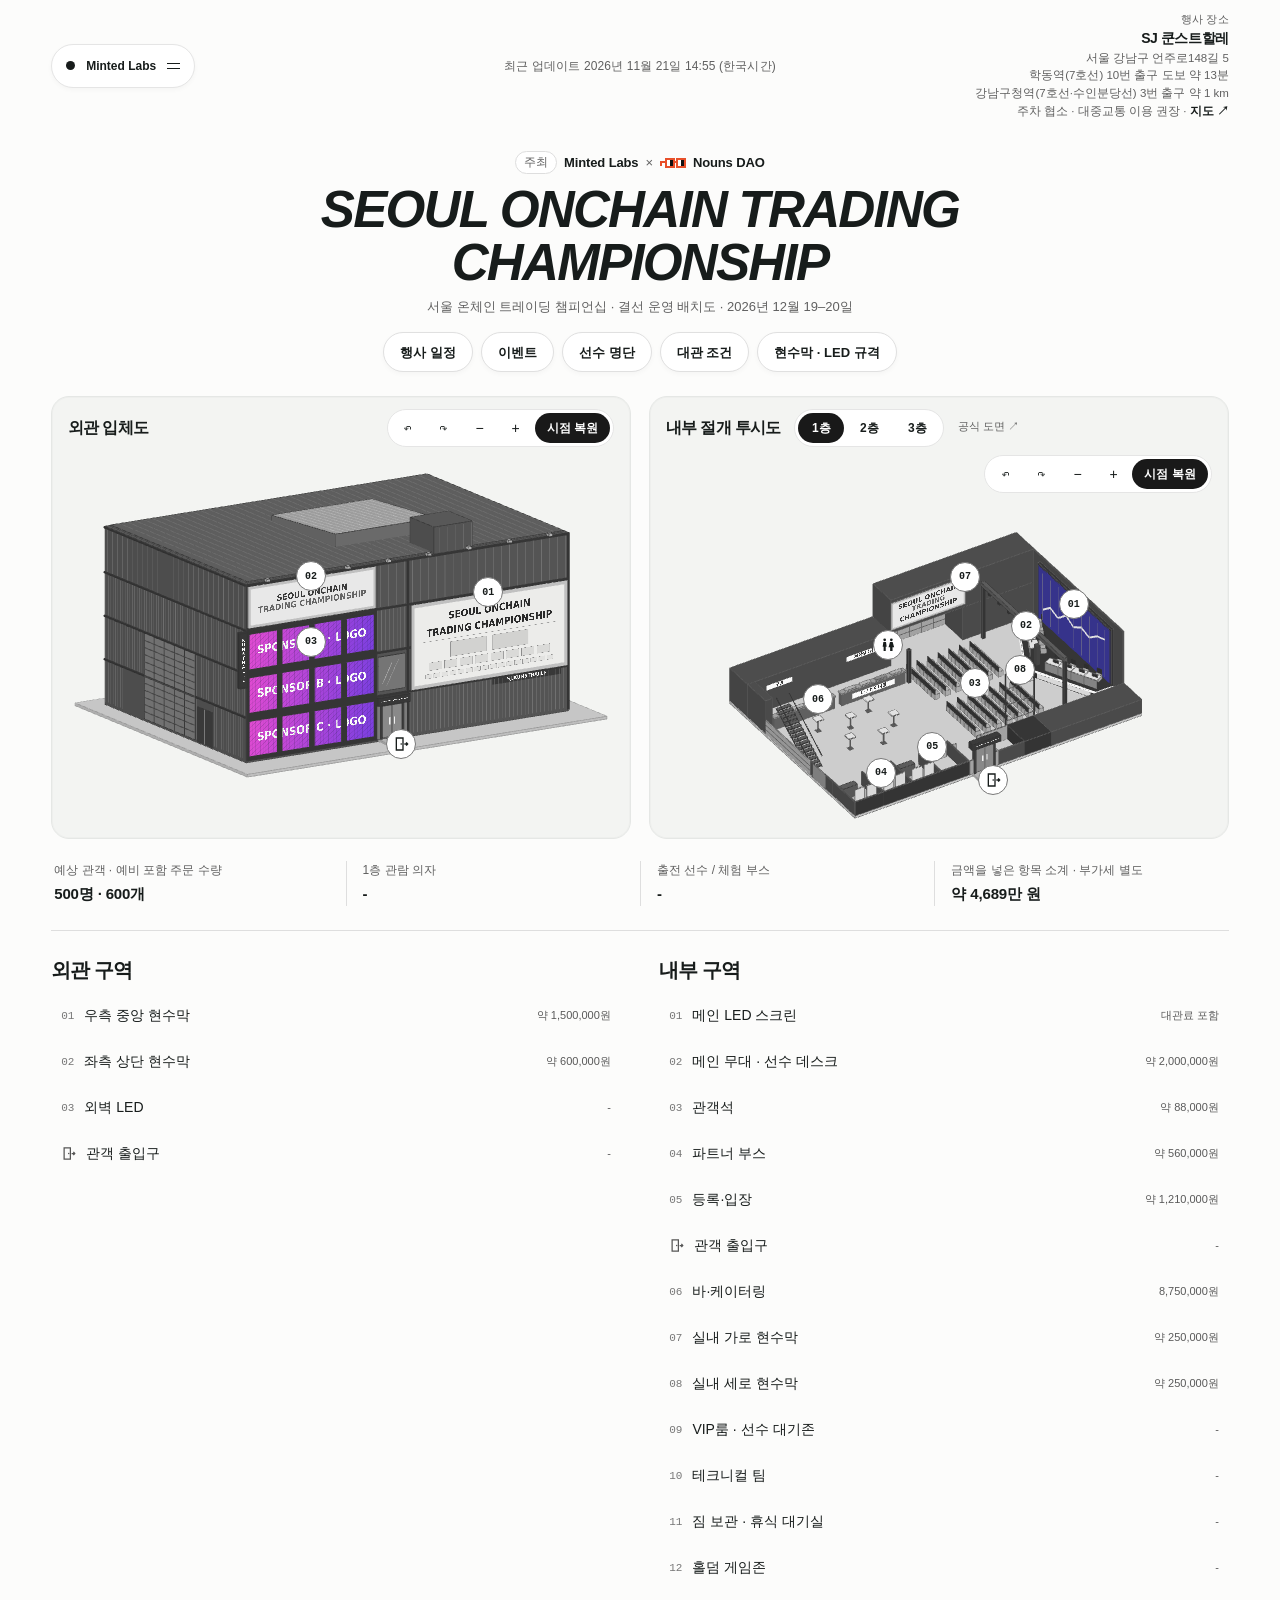
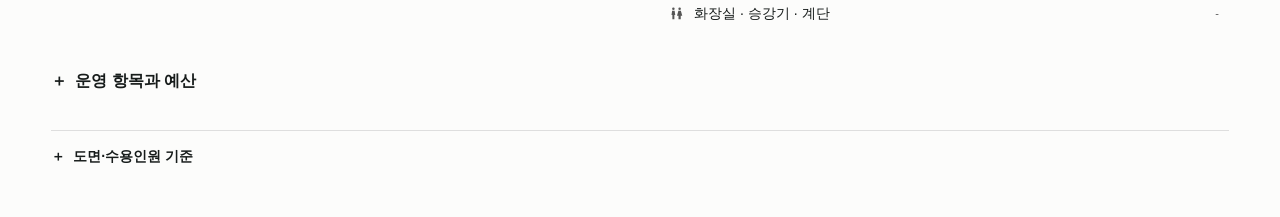
==== commit 2604a7af: "Fix pin errors and optimise the page for phones - Hide the 1F-only door pin on 2F and 3F (icon pins " ====
--- a/index.html
+++ b/index.html
@@ -7,7 +7,7 @@
 <script src="model.js" defer></script><script src="plan.js" defer></script>
 </head><body>
 <header><details id="menu"><summary class="menupill" aria-label="Minted Labs · 목차">Minted Labs<span class="hamb" aria-hidden="true"></span></summary>
-<nav aria-label="목차"><a href="#plans">입체 도면</a><a href="#budget">운영 항목</a><a href="#areas">구역별 정보</a><a href="#basis">도면 기준</a><a href="#schedule" data-open="schedule">행사 일정</a><a href="#events" data-open="events">이벤트</a><a href="#players" data-open="players">선수 명단</a><a href="#terms" data-open="terms">대관 조건</a><a href="#signs" data-open="signs">현수막 · LED 규격</a></nav></details><p class="updated">최근 업데이트 2026년 11월 21일 09:50 (한국시간)</p><address class="venue" aria-label="행사 장소"><small>행사 장소</small><strong>SJ 쿤스트할레</strong><span>서울 강남구 언주로148길 5</span><span>학동역(7호선) 10번 출구 도보 약 13분</span><span>강남구청역(7호선·수인분당선) 3번 출구 약 1 km</span><span>주차 협소 · 대중교통 이용 권장 · <a href="https://map.naver.com/p/search/SJ%EC%BF%A4%EC%8A%A4%ED%8A%B8%ED%95%A0%EB%A0%88" target="_blank" rel="noopener">지도 ↗</a></span></address></header>
+<nav aria-label="목차"><a href="#plans">입체 도면</a><a href="#budget">운영 항목</a><a href="#areas">구역별 정보</a><a href="#basis">도면 기준</a><a href="#schedule" data-open="schedule">행사 일정</a><a href="#events" data-open="events">이벤트</a><a href="#players" data-open="players">선수 명단</a><a href="#terms" data-open="terms">대관 조건</a><a href="#signs" data-open="signs">현수막 · LED 규격</a></nav></details><p class="updated">최근 업데이트 2026년 11월 21일 14:55 (한국시간)</p><address class="venue" aria-label="행사 장소"><small>행사 장소</small><strong>SJ 쿤스트할레</strong><span>서울 강남구 언주로148길 5</span><span>학동역(7호선) 10번 출구 도보 약 13분</span><span>강남구청역(7호선·수인분당선) 3번 출구 약 1 km</span><span>주차 협소 · 대중교통 이용 권장 · <a href="https://map.naver.com/p/search/SJ%EC%BF%A4%EC%8A%A4%ED%8A%B8%ED%95%A0%EB%A0%88" target="_blank" rel="noopener">지도 ↗</a></span></address></header>
 <main><div class="heading"><p class="hosts"><span>주최</span>Minted Labs <i aria-hidden="true">×</i> <svg class="noggles" viewBox="0 0 16 6" aria-hidden="true"><path fill="#e8502a" d="M3 0h6v6H3zM10 0h6v6h-6zM9 2h1v1H9zM0 2h3v1H1v2H0z"/><path fill="#fff" d="M4 1h2v4H4zM11 1h2v4h-2z"/><path fill="#111" d="M6 1h2v4H6zM13 1h2v4h-2z"/></svg>Nouns DAO</p><h1>Seoul Onchain Trading <span>Championship</span></h1><p>서울 온체인 트레이딩 챔피언십 · 결선 운영 배치도 · 2026년 12월 19–20일</p><div class="tabs"><button type="button" class="tabpill" data-open="schedule">행사 일정</button><button type="button" class="tabpill" data-open="events">이벤트</button><button type="button" class="tabpill" data-open="players">선수 명단</button><button type="button" class="tabpill" data-open="terms">대관 조건</button><button type="button" class="tabpill" data-open="signs">현수막 · LED 규격</button></div></div>
 <section id="plans" class="paired" aria-label="외관과 내부 입체도"></section>
 <div class="metrics"><div class="metric"><small>예상 관객 · 예비 포함 주문 수량</small><span>500명 · 600개</span></div><div class="metric"><small>1층 관람 의자</small><span>-</span></div><div class="metric"><small>출전 선수 / 체험 부스</small><span>-</span></div><div class="metric"><small>금액을 넣은 항목 소계 · 부가세 별도</small><span>약 4,689만 원</span></div></div>
--- a/style.css
+++ b/style.css
@@ -232,3 +232,47 @@
 .metric span {font-size:15px;font-weight:600;letter-spacing:-.01em;margin-top:4px;}
 .pin.icon svg path[fill=none] {fill:none;}
 .area .num.icon svg path[fill=none] {fill:none;stroke:#555;}
+/* A hidden pin stays hidden even when its own rule sets a display (icon pins) */
+[hidden]{display:none!important;}
+/* Phones: each zone list sits right under its drawing, and the interior toolbar takes two rows */
+@media(max-width:800px){
+ main{display:flex;flex-direction:column;}
+ #plans,#areas{display:contents;}
+ .plate[data-view=outside]{order:1;}
+ .side[data-view=outside]{order:2;margin:12px 0 22px;}
+ .plate[data-view=inside]{order:3;}
+ .side[data-view=inside]{order:4;margin:12px 0 4px;}
+ .metrics{order:5;}
+ .ledger{order:6;}
+ #basis{order:7;}
+ .striphead,.striphead .stripside{display:contents;}
+ .strip{column-gap:8px;}
+ .strip h2{order:1;margin-right:auto;}
+ .strip .floors{order:2;}
+ .plate[data-view=inside] .strip::after{content:'';order:3;flex-basis:100%;}
+ .strip .stripside small{order:4;}
+ .strip .tools{order:5;}
+ .strip .tools button{min-width:34px;padding:0 6px;}
+ .strip .tools button:last-child{padding:0 10px;}
+ .pin{width:26px;height:26px;font-size:9.5px;}
+ .pin.icon svg{width:14px;height:14px;}
+ .drafts .plan{overflow-x:auto;-webkit-overflow-scrolling:touch;}
+ .drafts .plan svg{min-width:520px;}
+ .drafts h3::after{content:'옆으로 밀어 보기 ↔';display:block;margin-top:2px;color:var(--muted);font-size:12px;font-weight:500;}
+}
+@media(max-width:360px){.floors button{min-width:42px;padding:0 8px;}.strip h2{font-size:16px;}}
+/* Phones: budget rows as cards, so numbers never break mid-figure */
+@media(max-width:600px){
+ .ledger table,.ledger tbody,.ledger tfoot{display:block;}
+ .ledger thead{display:none;}
+ .ledger tbody tr{display:grid;grid-template-columns:minmax(0,1fr) auto;column-gap:14px;padding:11px 2px;border-bottom:1px solid var(--rule);}
+ .ledger tbody th,.ledger tbody td{border:0;padding:0;text-align:left;overflow-wrap:normal;}
+ .ledger tbody th{grid-column:1/-1;margin-bottom:3px;width:auto!important;}
+ .ledger tbody td:nth-child(2),.ledger tbody td:nth-child(3){grid-column:1;color:var(--muted);font-size:12.5px;text-align:left;}
+ .ledger tbody td:nth-child(2)::before{content:'수량 ';}
+ .ledger tbody td:nth-child(3)::before{content:'단가 ';}
+ .ledger tbody td:nth-child(4){grid-column:2;grid-row:2/4;align-self:center;text-align:right;white-space:nowrap;font-weight:600;}
+ .ledger tfoot tr{display:flex;justify-content:space-between;align-items:center;gap:12px;padding:10px 6px;border-bottom:1px solid var(--rule);}
+ .ledger tfoot th,.ledger tfoot td{border:0;padding:0;}
+ .ledger tfoot td{white-space:nowrap;}
+}
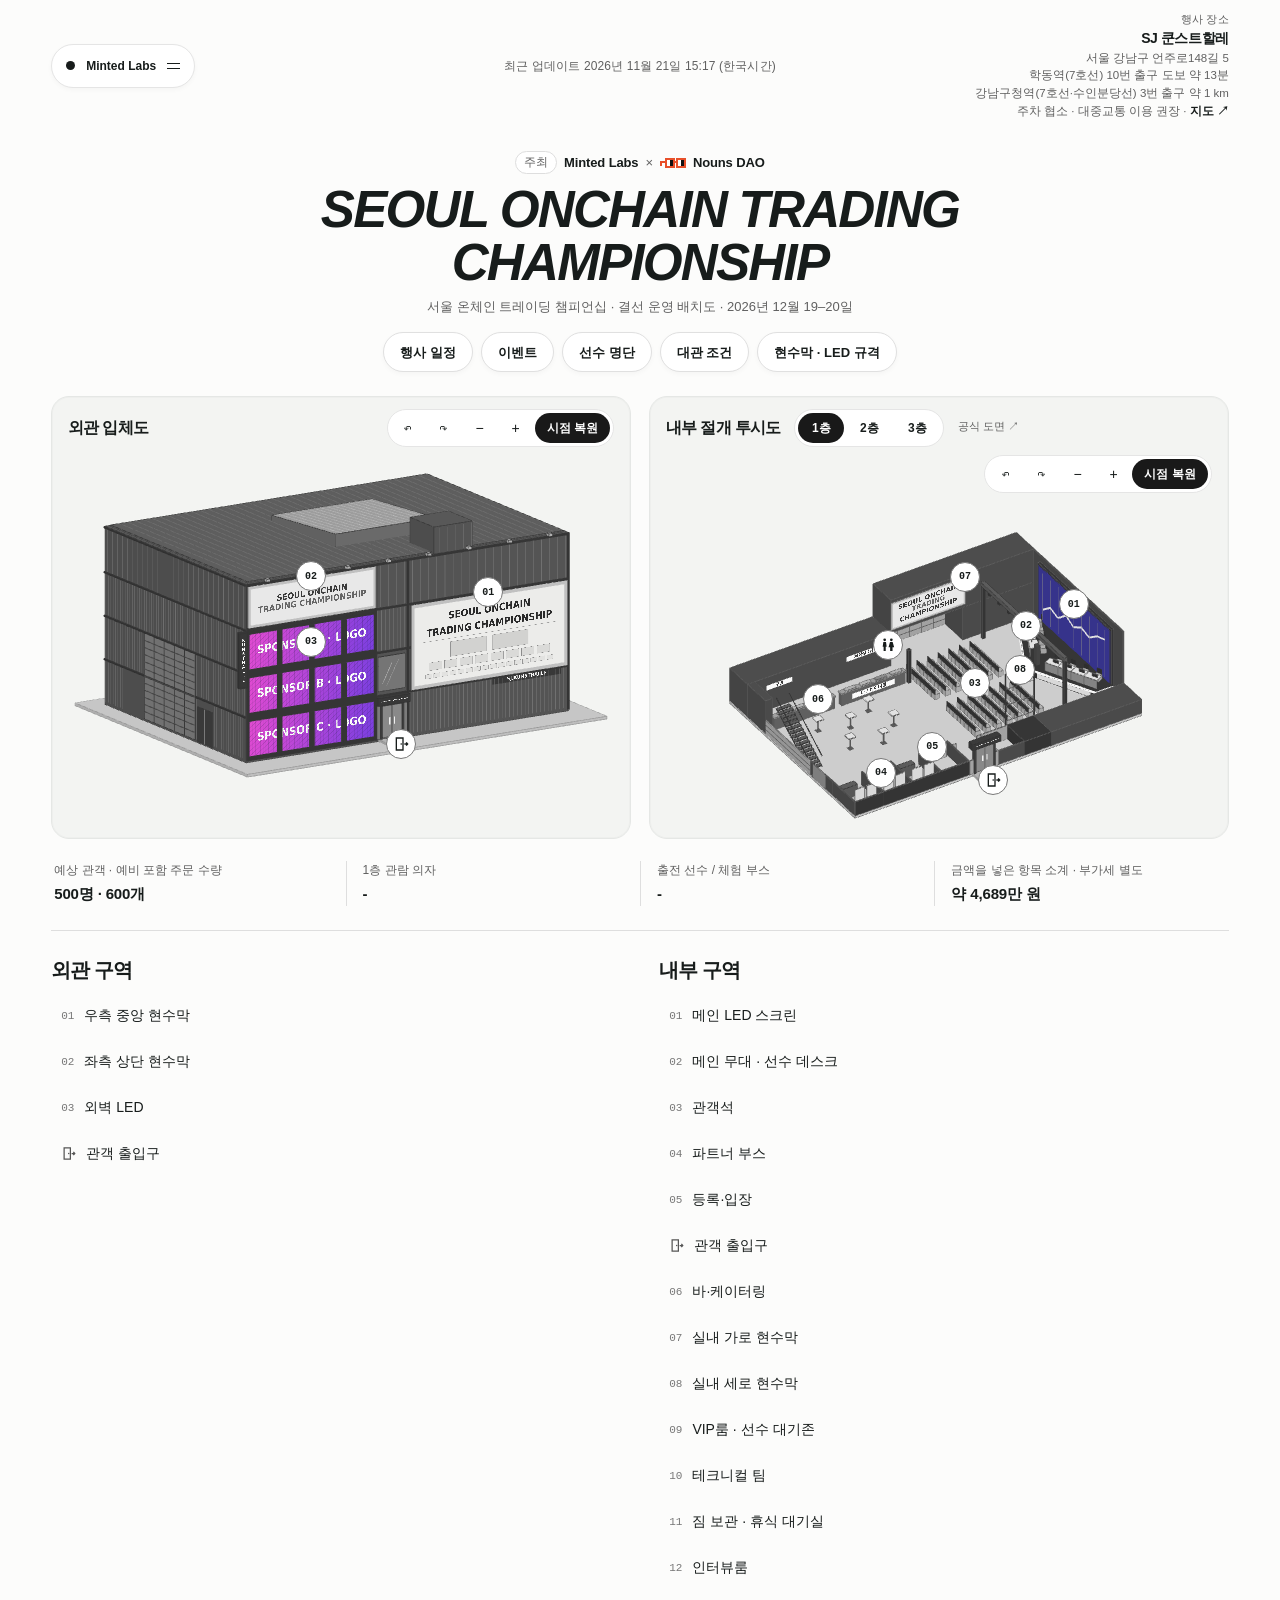
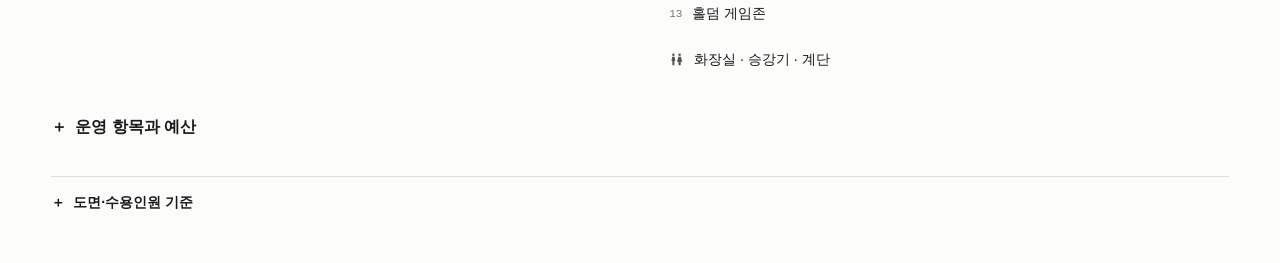
==== commit b39d14b2: "Interview room on 3F, amounts only in the budget, schedule from the received plan - 3F: A room (glas" ====
--- a/index.html
+++ b/index.html
@@ -7,17 +7,17 @@
 <script src="model.js" defer></script><script src="plan.js" defer></script>
 </head><body>
 <header><details id="menu"><summary class="menupill" aria-label="Minted Labs · 목차">Minted Labs<span class="hamb" aria-hidden="true"></span></summary>
-<nav aria-label="목차"><a href="#plans">입체 도면</a><a href="#budget">운영 항목</a><a href="#areas">구역별 정보</a><a href="#basis">도면 기준</a><a href="#schedule" data-open="schedule">행사 일정</a><a href="#events" data-open="events">이벤트</a><a href="#players" data-open="players">선수 명단</a><a href="#terms" data-open="terms">대관 조건</a><a href="#signs" data-open="signs">현수막 · LED 규격</a></nav></details><p class="updated">최근 업데이트 2026년 11월 21일 14:55 (한국시간)</p><address class="venue" aria-label="행사 장소"><small>행사 장소</small><strong>SJ 쿤스트할레</strong><span>서울 강남구 언주로148길 5</span><span>학동역(7호선) 10번 출구 도보 약 13분</span><span>강남구청역(7호선·수인분당선) 3번 출구 약 1 km</span><span>주차 협소 · 대중교통 이용 권장 · <a href="https://map.naver.com/p/search/SJ%EC%BF%A4%EC%8A%A4%ED%8A%B8%ED%95%A0%EB%A0%88" target="_blank" rel="noopener">지도 ↗</a></span></address></header>
+<nav aria-label="목차"><a href="#plans">입체 도면</a><a href="#budget">운영 항목</a><a href="#areas">구역별 정보</a><a href="#basis">도면 기준</a><a href="#schedule" data-open="schedule">행사 일정</a><a href="#events" data-open="events">이벤트</a><a href="#players" data-open="players">선수 명단</a><a href="#terms" data-open="terms">대관 조건</a><a href="#signs" data-open="signs">현수막 · LED 규격</a></nav></details><p class="updated">최근 업데이트 2026년 11월 21일 15:17 (한국시간)</p><address class="venue" aria-label="행사 장소"><small>행사 장소</small><strong>SJ 쿤스트할레</strong><span>서울 강남구 언주로148길 5</span><span>학동역(7호선) 10번 출구 도보 약 13분</span><span>강남구청역(7호선·수인분당선) 3번 출구 약 1 km</span><span>주차 협소 · 대중교통 이용 권장 · <a href="https://map.naver.com/p/search/SJ%EC%BF%A4%EC%8A%A4%ED%8A%B8%ED%95%A0%EB%A0%88" target="_blank" rel="noopener">지도 ↗</a></span></address></header>
 <main><div class="heading"><p class="hosts"><span>주최</span>Minted Labs <i aria-hidden="true">×</i> <svg class="noggles" viewBox="0 0 16 6" aria-hidden="true"><path fill="#e8502a" d="M3 0h6v6H3zM10 0h6v6h-6zM9 2h1v1H9zM0 2h3v1H1v2H0z"/><path fill="#fff" d="M4 1h2v4H4zM11 1h2v4h-2z"/><path fill="#111" d="M6 1h2v4H6zM13 1h2v4h-2z"/></svg>Nouns DAO</p><h1>Seoul Onchain Trading <span>Championship</span></h1><p>서울 온체인 트레이딩 챔피언십 · 결선 운영 배치도 · 2026년 12월 19–20일</p><div class="tabs"><button type="button" class="tabpill" data-open="schedule">행사 일정</button><button type="button" class="tabpill" data-open="events">이벤트</button><button type="button" class="tabpill" data-open="players">선수 명단</button><button type="button" class="tabpill" data-open="terms">대관 조건</button><button type="button" class="tabpill" data-open="signs">현수막 · LED 규격</button></div></div>
 <section id="plans" class="paired" aria-label="외관과 내부 입체도"></section>
 <div class="metrics"><div class="metric"><small>예상 관객 · 예비 포함 주문 수량</small><span>500명 · 600개</span></div><div class="metric"><small>1층 관람 의자</small><span>-</span></div><div class="metric"><small>출전 선수 / 체험 부스</small><span>-</span></div><div class="metric"><small>금액을 넣은 항목 소계 · 부가세 별도</small><span>약 4,689만 원</span></div></div>
 <section id="areas" class="indexes" aria-label="구역별 정보"></section>
 <section class="ledger"><details id="budget"><summary>운영 항목과 예산</summary>
-<p>12월 19–20일 48시간 대관 안에서 설치, 19일 미니 트레이딩 대회, 20일 정식 트레이딩 대회, 철거를 진행하는 안입니다. 관객 500명, 예비 포함 600명을 기준으로 수량을 잡았습니다. 금액은 모두 부가세 별도입니다. 대관·LED는 받은 금액이고 케이터링은 확정 전 단가입니다. ‘약’으로 표시한 금액은 일반적인 단가로 잡은 추정치이며, 견적이 필요한 항목은 -로 두었습니다. 주최팀이 참가자 모집과 현장 운영을 총괄하고, 플랫폼은 모의 거래 계정과 실시간 순위 화면을 제공합니다.</p>
-<table><thead><tr><th scope="col">항목</th><th scope="col">수량</th><th scope="col">단가</th><th scope="col">금액 (부가세 별도)</th></tr></thead><tbody><tr><th scope="row">MC</th><td>1명 × 2일</td><td>-</td><td>-</td></tr><tr><th scope="row">안내 스태프</th><td>3명 × 2일</td><td>130,000원</td><td>약 780,000원</td></tr><tr><th scope="row">전광판·중계 담당</th><td>1명 × 2일</td><td>-</td><td>-</td></tr><tr><th scope="row">부스 배너</th><td>14개</td><td>40,000원</td><td>약 560,000원</td></tr><tr><th scope="row">우측 중앙 현수막<small>11,820 × 5,680 mm · 출력과 고소 설치</small></th><td>1개</td><td>-</td><td>약 1,500,000원</td></tr><tr><th scope="row">좌측 상단 현수막<small>선택 · 9,700 × 2,800 mm · 출력과 고소 설치</small></th><td>1개</td><td>-</td><td>약 600,000원</td></tr><tr><th scope="row">실내 현수막<small>선택 · 가로형 6,300 × 2,380 mm, 세로형 2,430 × 5,540 mm</small></th><td>2개</td><td>250,000원</td><td>약 500,000원</td></tr><tr><th scope="row">대관 · 실내 메인 LED<small>12월 19–20일 · 설치와 철수 시간 포함</small></th><td>48시간</td><td>-</td><td>30,000,000원</td></tr><tr><th scope="row">케이터링<small>드호 케이터링 · 확정 아님 · <a href="catering-menu.pdf" target="_blank" rel="noopener">메뉴 PDF ↗</a></small></th><td>19일 150인분 + 20일 200인분</td><td>25,000원</td><td>8,750,000원</td></tr><tr><th scope="row">추가 음식 · 피자·치킨 배달<small>케이터링이 모자랄 때만 현장 주문</small></th><td>필요 시</td><td>-</td><td>-</td></tr><tr><th scope="row">케이터링 출장 · 세팅</th><td>2회</td><td>-</td><td>-</td></tr><tr><th scope="row">선수 PC·모니터·주변기기<small>19–20일 두 대회 모두 사용 · 20일 밤 철수</small></th><td>선수 8세트 + 예비 2세트 × 2일</td><td>100,000원</td><td>약 2,000,000원</td></tr><tr><th scope="row">유선망·백업 회선·전력</th><td>1식 × 2일</td><td>-</td><td>-</td></tr><tr><th scope="row">중계 장비·기술 보조</th><td>단일 채널 · 19–20일</td><td>-</td><td>-</td></tr><tr><th scope="row">무대·음향·조명<small>기본 음향 · 무선 마이크 4대 · 기본 무대 6,000 × 2,000 × 500 mm 무료 · LED 조명은 별도 옵션</small></th><td>1식 × 2일</td><td>-</td><td>-</td></tr><tr><th scope="row">의자 추가 임대<small>대관처 보유 의자 114개 무료 · 관람 112석과 선수·운영석 13석 기준</small></th><td>11석 × 2일</td><td>4,000원</td><td>약 88,000원</td></tr><tr><th scope="row">부스 집기·공용 전기<small>테이블은 대관처 행사 테이블 사용 · 전기와 추가 집기만 견적</small></th><td>7개 부스 × 2일</td><td>-</td><td>-</td></tr><tr><th scope="row">행사 안전 요원</th><td>3명 × 2일</td><td>180,000원</td><td>약 1,080,000원</td></tr><tr><th scope="row">반입·철거·운송·청소<small>원상 복구 포함 · 종량제·분리수거 봉투 별도 구매</small></th><td>1회</td><td>-</td><td>-</td></tr><tr><th scope="row">입장 팔찌<small>500명 + 예비 100명 · 날짜별 색상 구분</small></th><td>600개 × 2일</td><td>150원</td><td>약 180,000원</td></tr><tr><th scope="row">이벤트 추첨권 · 추첨함<small>500명 + 예비 100명</small></th><td>600매 × 2일</td><td>-</td><td>약 100,000원</td></tr><tr><th scope="row">명찰 · 랜야드<small>스태프 · 선수 · VIP</small></th><td>100개</td><td>1,500원</td><td>약 150,000원</td></tr><tr><th scope="row">생수</th><td>600병 × 2일</td><td>500원</td><td>약 600,000원</td></tr><tr><th scope="row">안내물·소모품</th><td>1식</td><td>-</td><td>-</td></tr><tr><th scope="row">홀덤 게임존<small>3층 갤러리 추가 대관 · 카지노형 테이블 2대 · 칩 · 딜러 2명 · 무료 칩으로만 진행</small></th><td>1식 × 2일</td><td>-</td><td>-</td></tr><tr><th scope="row">심판·경기 진행 지원<small>19일 미니 대회 · 20일 정식 대회</small></th><td>1팀 × 2일</td><td>-</td><td>-</td></tr></tbody><tfoot><tr><th scope="row" colspan="3">금액을 넣은 항목 소계<small>견적이 필요한 항목은 빠져 있습니다</small></th><td>약 46,888,000원</td></tr><tr><th scope="row" colspan="3">예비비</th><td>-</td></tr><tr><th scope="row" colspan="3">행사 총예산</th><td>-</td></tr></tfoot></table></details></section>
+<p>12월 19–20일 48시간 대관 안에서 설치, 19일 16강, 20일 8강·준결승·결승, 철거를 진행하는 안입니다. 관객 500명, 예비 포함 600명을 기준으로 수량을 잡았습니다. 금액은 모두 부가세 별도입니다. 대관·LED는 받은 금액이고 케이터링은 확정 전 단가입니다. ‘약’으로 표시한 금액은 일반적인 단가로 잡은 추정치이며, 견적이 필요한 항목은 -로 두었습니다. 주최팀이 참가자 모집과 현장 운영을 총괄하고, 플랫폼은 모의 거래 계정과 실시간 순위 화면을 제공합니다.</p>
+<table><thead><tr><th scope="col">항목</th><th scope="col">수량</th><th scope="col">단가</th><th scope="col">금액 (부가세 별도)</th></tr></thead><tbody><tr><th scope="row">MC</th><td>1명 × 2일</td><td>-</td><td>-</td></tr><tr><th scope="row">안내 스태프</th><td>3명 × 2일</td><td>130,000원</td><td>약 780,000원</td></tr><tr><th scope="row">전광판·중계 담당</th><td>1명 × 2일</td><td>-</td><td>-</td></tr><tr><th scope="row">부스 배너</th><td>14개</td><td>40,000원</td><td>약 560,000원</td></tr><tr><th scope="row">우측 중앙 현수막<small>11,820 × 5,680 mm · 출력과 고소 설치</small></th><td>1개</td><td>-</td><td>약 1,500,000원</td></tr><tr><th scope="row">좌측 상단 현수막<small>선택 · 9,700 × 2,800 mm · 출력과 고소 설치</small></th><td>1개</td><td>-</td><td>약 600,000원</td></tr><tr><th scope="row">실내 현수막<small>선택 · 가로형 6,300 × 2,380 mm, 세로형 2,430 × 5,540 mm</small></th><td>2개</td><td>250,000원</td><td>약 500,000원</td></tr><tr><th scope="row">대관 · 실내 메인 LED<small>12월 19–20일 · 설치와 철수 시간 포함</small></th><td>48시간</td><td>-</td><td>30,000,000원</td></tr><tr><th scope="row">케이터링<small>드호 케이터링 · 확정 아님 · <a href="catering-menu.pdf" target="_blank" rel="noopener">메뉴 PDF ↗</a></small></th><td>19일 150인분 + 20일 200인분</td><td>25,000원</td><td>8,750,000원</td></tr><tr><th scope="row">추가 음식 · 피자·치킨 배달<small>케이터링이 모자랄 때만 현장 주문</small></th><td>필요 시</td><td>-</td><td>-</td></tr><tr><th scope="row">케이터링 출장 · 세팅</th><td>2회</td><td>-</td><td>-</td></tr><tr><th scope="row">선수 PC·모니터·주변기기<small>19–20일 모두 사용 · 20일 밤 철수</small></th><td>선수 8세트 + 예비 2세트 × 2일</td><td>100,000원</td><td>약 2,000,000원</td></tr><tr><th scope="row">유선망·백업 회선·전력</th><td>1식 × 2일</td><td>-</td><td>-</td></tr><tr><th scope="row">중계 장비·기술 보조</th><td>단일 채널 · 19–20일</td><td>-</td><td>-</td></tr><tr><th scope="row">무대·음향·조명<small>기본 음향 · 무선 마이크 4대 · 기본 무대 6,000 × 2,000 × 500 mm 무료 · LED 조명은 별도 옵션</small></th><td>1식 × 2일</td><td>-</td><td>-</td></tr><tr><th scope="row">의자 추가 임대<small>대관처 보유 의자 114개 무료 · 관람 112석과 선수·운영석 13석 기준</small></th><td>11석 × 2일</td><td>4,000원</td><td>약 88,000원</td></tr><tr><th scope="row">부스 집기·공용 전기<small>테이블은 대관처 행사 테이블 사용 · 전기와 추가 집기만 견적</small></th><td>7개 부스 × 2일</td><td>-</td><td>-</td></tr><tr><th scope="row">행사 안전 요원</th><td>3명 × 2일</td><td>180,000원</td><td>약 1,080,000원</td></tr><tr><th scope="row">반입·철거·운송·청소<small>원상 복구 포함 · 종량제·분리수거 봉투 별도 구매</small></th><td>1회</td><td>-</td><td>-</td></tr><tr><th scope="row">입장 팔찌<small>500명 + 예비 100명 · 날짜별 색상 구분</small></th><td>600개 × 2일</td><td>150원</td><td>약 180,000원</td></tr><tr><th scope="row">이벤트 추첨권 · 추첨함<small>500명 + 예비 100명</small></th><td>600매 × 2일</td><td>-</td><td>약 100,000원</td></tr><tr><th scope="row">명찰 · 랜야드<small>스태프 · 선수 · VIP</small></th><td>100개</td><td>1,500원</td><td>약 150,000원</td></tr><tr><th scope="row">생수</th><td>600병 × 2일</td><td>500원</td><td>약 600,000원</td></tr><tr><th scope="row">안내물·소모품</th><td>1식</td><td>-</td><td>-</td></tr><tr><th scope="row">홀덤 게임존<small>3층 갤러리 추가 대관 · 카지노형 테이블 2대 · 칩 · 딜러 2명 · 무료 칩으로만 진행</small></th><td>1식 × 2일</td><td>-</td><td>-</td></tr><tr><th scope="row">심판·경기 진행 지원<small>19일 16강 · 20일 8강–결승</small></th><td>1팀 × 2일</td><td>-</td><td>-</td></tr></tbody><tfoot><tr><th scope="row" colspan="3">금액을 넣은 항목 소계<small>견적이 필요한 항목은 빠져 있습니다</small></th><td>약 46,888,000원</td></tr><tr><th scope="row" colspan="3">예비비</th><td>-</td></tr><tr><th scope="row" colspan="3">행사 총예산</th><td>-</td></tr></tfoot></table></details></section>
 <details id="basis" class="notes"><summary>도면·수용인원 기준</summary><p>건물 크기와 층별 구성은 행사장의 공식 도면을 따랐습니다. 정면 24.38 m, 깊이 17.07 m이고 층고는 1–3층 각 2.89 m, 4층 3.04 m입니다. 동쪽 벽의 10 × 5 m LED 스크린과 바 카운터는 기존 시설입니다. 내부 입체도는 1·2·3층을 각각 바닥에서 1.2 m 높이로 잘라 그렸습니다.</p><p>대관 안내서는 1층을 약 500명 규모로 안내하고, 서울컨벤션뷰로의 1층 기준은 극장식 400명, 세미나식 300명, 연회식 200명입니다. 관객 500명(예비 포함 600명)은 의자 112석과 스탠딩, 2층 관람을 합친 계획 인원이며, 동시에 받을 수 있는 인원은 대관처 승인이 필요합니다. 관람 의자 112석·선수석 8개·무대·조명 트러스·부스 7곳·VIP룸·선수 대기존·테크니컬 팀석은 제안 배치이며, 통로와 음식 반입을 포함한 최종안은 대관처와 확인해야 합니다.</p>
 <p><a href="https://www.sjkunsthalle.com/_files/ugd/f9390f_e8d3d3e585f7497288ba45912c586fef.pdf#page=3" target="_blank" rel="noopener">공식 층별 도면 ↗</a> · <a href="https://kr.miceseoul.com/kor/pgm/smaMng/miceVenueView.do?menuNo=800010&amp;smaSn=335&amp;fcltySn=314&amp;langCodeId=ko" target="_blank" rel="noopener">시설별 수용인원 ↗</a></p></details>
-<dialog id="schedule" class="layer" aria-labelledby="schedule-title"><div class="layerhead"><div><h2 id="schedule-title">행사 일정</h2><p>2026년 12월 19일 14:00–22:00 · 20일 12:00–20:00 · 한국시간 · 제안안</p></div><button type="button" class="layerclose" data-close aria-label="닫기">×</button></div><div class="layerbody"><div class="days"><section><h3>12월 19일 (토)<span>미니 트레이딩 대회 · 행사 14:00–22:00</span></h3><table class="timeline"><tbody><tr class="prep"><th scope="row">06:00–11:00</th><td>장비 반입 · 설치 (무대, 선수석, 조명, 중계, 부스)</td></tr><tr class="prep"><th scope="row">11:00–13:00</th><td>기술 점검 · 리허설 (선수 PC, 회선, 중계 화면)</td></tr><tr class="prep"><th scope="row">13:00–14:00</th><td>케이터링 · 부스 · 등록대 준비</td></tr><tr><th scope="row">14:00–15:00</th><td>입장 · 체험존 · 미니 대회 참가 확인</td></tr><tr><th scope="row">15:00–15:15</th><td>오프닝 · 미니 대회 규칙 안내</td></tr><tr><th scope="row">15:15–16:20</th><td>미니 대회 1부 · 라운드 20분 → 결승 20분</td></tr><tr><th scope="row">16:20–17:00</th><td>파트너 스테이지</td></tr><tr><th scope="row">17:00–18:00</th><td>케이터링 · 체험존 · 네트워킹</td></tr><tr><th scope="row">18:00–19:20</th><td>미니 대회 2부 · 라운드 20분 → 결승 20분</td></tr><tr><th scope="row">19:20–19:40</th><td>미니 대회 시상</td></tr><tr><th scope="row">19:40–20:00</th><td>20일 정식 대회 · 출전 선수 소개</td></tr><tr><th scope="row">20:00–22:00</th><td>네트워킹 · 체험존 · 촬영</td></tr><tr class="prep"><th scope="row">22:00–23:00</th><td>관객 퇴장 · 20일 정식 대회 점검 (선수석·중계 장비는 그대로 둠)</td></tr></tbody></table></section><section><h3>12월 20일 (일)<span>정식 트레이딩 대회 · 행사 12:00–20:00</span></h3><table class="timeline"><tbody><tr class="prep"><th scope="row">09:00–11:00</th><td>공간 점검 · 선수 PC·회선 재점검</td></tr><tr class="prep"><th scope="row">11:00–11:40</th><td>정식 대회 리허설 (선수 PC, 회선, 중계 화면)</td></tr><tr class="prep"><th scope="row">11:40–12:00</th><td>케이터링 · 등록대 준비</td></tr><tr><th scope="row">12:00–15:00</th><td>입장 · 체험존 · 파트너 부스 · 예약 체험 A</td></tr><tr><th scope="row">14:00–14:30</th><td>파트너 스테이지 (체험존과 병행)</td></tr><tr><th scope="row">15:00–15:15</th><td>오프닝 · 선수 소개 · 규칙 안내</td></tr><tr><th scope="row">15:15–15:45</th><td>8인 본선 · 30분</td></tr><tr><th scope="row">15:45–15:55</th><td>본선 결과 · 기록 검증</td></tr><tr><th scope="row">15:55–16:05</th><td>AI 분석 · 판단 리뷰 · 결승 준비</td></tr><tr><th scope="row">16:05–16:35</th><td>4인 결승 · 30분</td></tr><tr><th scope="row">16:35–16:45</th><td>결승 결과 · 오류·비용 검증</td></tr><tr><th scope="row">16:45–17:00</th><td>시상 · 대회 정리</td></tr><tr><th scope="row">17:00–18:00</th><td>선수 인터뷰 · 예약 체험 B · 촬영</td></tr><tr><th scope="row">18:00–20:00</th><td>네트워킹 · 사전 합의된 파트너 미팅</td></tr><tr class="prep"><th scope="row">20:00–24:00</th><td>관객 퇴장 · 철거 · 장비 반출 · 청소</td></tr><tr class="prep"><th scope="row">24:00</th><td>대관 종료</td></tr></tbody></table><p class="legend"><i></i>설치 · 점검 · 철거 시간</p></section></div><p class="layernote">행사 시간은 19일 14:00–22:00, 20일 12:00–20:00입니다. 대관은 48시간이며 12월 19일 00:00부터 21일 00:00까지로 가정했습니다. 20일 정식 대회는 행사 제안서의 진행 순서를 따르되 시작을 15:00으로 앞당겼습니다. 19일 미니 대회를 1부·2부로 나눈 구성과 라운드 길이, 설치·철거 시간 배분은 제안이며 확정이 필요합니다. 선수석과 중계 장비는 19일에 설치해 20일 밤까지 그대로 씁니다. 철거는 20일 20:00 이후 4시간이라 빠듯하므로 철거 인원을 넉넉히 잡습니다. 체험 A·B는 무대와 별도 인력이 운영하며, 최종 배치와 이용 시간은 대관처 승인이 필요합니다.</p></div></dialog>
+<dialog id="schedule" class="layer" aria-labelledby="schedule-title"><div class="layerhead"><div><h2 id="schedule-title">행사 일정</h2><p>2026년 12월 19–20일 · 양일 10:00–19:00 · 한국시간 · 받은 행사 계획안 기준 · 시간 미확정</p></div><button type="button" class="layerclose" data-close aria-label="닫기">×</button></div><div class="layerbody"><div class="days"><section><h3>12월 19일 (토)<span>16강 · 8경기 · 행사 10:00–19:00</span></h3><table class="timeline"><tbody><tr class="prep"><th scope="row">00:00–07:00</th><td>장비 반입 · 설치 (무대, 선수석, 조명, 중계, 부스)</td></tr><tr class="prep"><th scope="row">07:00–09:00</th><td>기술 점검 · 리허설 (선수 PC, 회선, 중계 화면)</td></tr><tr class="prep"><th scope="row">09:00–10:00</th><td>케이터링 · 부스 · 등록대 준비</td></tr><tr><th scope="row">10:00–10:30</th><td>입장 · 체크인으로 플레이 카드와 시작 칩 지급 · 부스 게임과 오픈 챌린지 시작</td></tr><tr><th scope="row">10:30–11:00</th><td>시범 경기 · 주문 화면과 점수판 보는 법 안내</td></tr><tr><th scope="row">11:00–11:30</th><td>오프닝 · 선수 16명 소개 · 공개 대진 추첨</td></tr><tr><th scope="row">11:30–13:00</th><td>16강 1–4경기 · 경기당 10분, 이어서 검증과 승자 인터뷰</td></tr><tr><th scope="row">13:00–14:30</th><td>휴식 · 점심 · 오전 승자 발표 · 오픈 챌린지와 부스 보너스 타임</td></tr><tr><th scope="row">14:30–15:00</th><td>스폰서 쇼케이스 · 메인 스폰서 3곳, 각 7분 · 부스 순위 중간 발표</td></tr><tr><th scope="row">15:00–16:00</th><td>쇼매치 · 출연진은 계약 후 발표</td></tr><tr><th scope="row">16:00–17:30</th><td>16강 5–8경기 · 8강 진출자 확정</td></tr><tr><th scope="row">17:30–18:00</th><td>8강 대진 발표 · 오픈 챌린지와 부스 순위 발표</td></tr><tr><th scope="row">18:00–19:00</th><td>네트워킹 · 부스 마지막 게임 · 18:45 종료, 19:00 폐장</td></tr><tr class="prep"><th scope="row">19:00–20:00</th><td>관객 퇴장 · 20일 경기 점검 (선수석·중계 장비는 그대로 둠)</td></tr></tbody></table></section><section><h3>12월 20일 (일)<span>8강 · 준결승 · 3·4위전 · 결승 · 행사 10:00–19:00</span></h3><table class="timeline"><tbody><tr class="prep"><th scope="row">08:00–09:30</th><td>공간 점검 · 선수 PC·회선 재점검</td></tr><tr class="prep"><th scope="row">09:30–10:00</th><td>케이터링 · 등록대 준비</td></tr><tr><th scope="row">10:00–10:30</th><td>입장 · 부스와 오픈 챌린지 재개 · 응원할 선수 선택</td></tr><tr><th scope="row">10:30–11:00</th><td>1일차 하이라이트 · 8강 대진 소개</td></tr><tr><th scope="row">11:00–12:00</th><td>스폰서 쇼케이스 · 메인 스폰서 2곳, 각 7분 · 경기 관전 안내 · 비즈니스 라운드테이블 병행 (장소 미정)</td></tr><tr><th scope="row">12:00–13:00</th><td>휴식 · 점심 · 오픈 챌린지 계속</td></tr><tr><th scope="row">13:00–14:30</th><td>8강 · 4경기, 경기당 10분</td></tr><tr><th scope="row">14:30–15:00</th><td>오픈 챌린지 이벤트 경기 · 1일차 상위 2명이 메인 무대에서 5분 · 스폰서 쇼케이스 1곳</td></tr><tr><th scope="row">15:00–16:00</th><td>쇼매치 · 출연진은 계약 후 발표</td></tr><tr><th scope="row">16:00–17:00</th><td>준결승 · 2경기, 경기당 15분</td></tr><tr><th scope="row">17:00–17:30</th><td>3·4위전 · 15분 · 결승 응원 투표</td></tr><tr><th scope="row">17:30–18:00</th><td>결승 · 20분</td></tr><tr><th scope="row">18:00–18:30</th><td>결과 검증 · 검증 담당 2명이 따로 확인하고 수석 심판이 승인 · 결승 진출자 인터뷰 (3층 인터뷰룸)</td></tr><tr><th scope="row">18:30–19:00</th><td>시상 · 폐회 · 19:00 폐장</td></tr><tr class="prep"><th scope="row">19:00–24:00</th><td>관객 퇴장 · 철거 · 장비 반출 · 청소</td></tr><tr class="prep"><th scope="row">24:00</th><td>대관 종료</td></tr></tbody></table><p class="legend"><i></i>설치 · 점검 · 철거 시간</p></section></div><p class="layernote">행사 시간과 진행 순서는 11월 21일에 받은 행사 계획안(Nouns Onchain World Seoul 2026, 작업용 초안)을 따랐고, 시간은 확정 전입니다. 선수 16명이 1:1 단판 토너먼트로 겨룹니다. 19일 16강에서 8명이 올라가고, 20일에 8강, 준결승, 3·4위전, 결승을 치릅니다. 부스 게임과 오픈 챌린지는 이틀 내내 운영하고, 경기 전마다 진행자가 파트너 미션 하나를 무대에서 소개합니다. 대관은 48시간이며 12월 19일 00:00부터 21일 00:00까지로 가정했습니다. 19일 10:00에 문을 열려면 설치를 새벽에 해야 하므로, 대관 시작 시각과 전날 반입이 가능한지 대관처에 확인해야 합니다. 회색으로 표시한 설치·점검·철거 시간은 제안입니다. 선수석과 중계 장비는 19일에 설치해 20일 밤까지 그대로 씁니다. 현재 도면의 무대는 선수 데스크 8석 기준이라, 1:1 경기 방식에 맞춘 데스크 배치는 따로 정해야 합니다.</p></div></dialog>
 <dialog id="events" class="layer" aria-labelledby="events-title"><div class="layerhead"><div><h2 id="events-title">이벤트</h2><p>프로그램 미정 · 내용이 정해지면 채웁니다</p></div><button type="button" class="layerclose" data-close aria-label="닫기">×</button></div><div class="layerbody"><div class="terms"><section class="tbd-sec"><h3>부스 체험 · 7곳<em>미정 · 내용 추가 필요</em></h3><div class="tbd-blank" aria-label="내용 입력 예정"></div><p class="tbd-need">준비할 것 (예상)</p><ul><li>참여 파트너와 부스별 체험 내용</li><li>부스 집기(테이블·배너)·전기·인터넷</li><li>체험용 기기와 계정</li><li>참여 인증 방식(스탬프·QR 등)</li></ul></section><section class="tbd-sec"><h3>무대 프로그램<em>미정 · 내용 추가 필요</em></h3><div class="tbd-blank" aria-label="내용 입력 예정"></div><p class="tbd-need">준비할 것 (예상)</p><ul><li>19일·20일 무대 순서와 시간</li><li>파트너 세션·발표자</li><li>MC 대본과 송출 화면</li><li>마이크·음향·조명 큐</li></ul></section><section class="tbd-sec"><h3>관객 이벤트<em>미정 · 내용 추가 필요</em></h3><div class="tbd-blank" aria-label="내용 입력 예정"></div><p class="tbd-need">준비할 것 (예상)</p><ul><li>추첨·퀴즈 등 이벤트 종류</li><li>경품 목록과 수량</li><li>추첨권·응모 방식</li><li>당첨자 확인·수령 절차</li></ul></section><section class="tbd-sec"><h3>홀덤 게임존<em>미정 · 내용 추가 필요</em></h3><div class="tbd-blank" aria-label="내용 입력 예정"></div><p class="tbd-need">준비할 것 (예상)</p><ul><li>운영 방식(토너먼트·자유 게임)과 참가 방법</li><li>카지노형 테이블 2대·칩·카드·딜러 2명</li><li>순위 집계와 경품</li><li>무료 칩만 사용 · 경품 지급 법률 검토</li></ul></section><section class="tbd-sec"><h3>시상<em>미정 · 내용 추가 필요</em></h3><div class="tbd-blank" aria-label="내용 입력 예정"></div><p class="tbd-need">준비할 것 (예상)</p><ul><li>시상 부문과 순위</li><li>상금·트로피·인증서</li><li>시상자와 무대 동선</li><li>지급 조건과 일정</li></ul></section><section class="tbd-sec"><h3>기타<em>미정 · 내용 추가 필요</em></h3><div class="tbd-blank" aria-label="내용 입력 예정"></div><p class="tbd-need">준비할 것 (예상)</p><ul><li>포토존·굿즈</li><li>촬영·콘텐츠 제작</li><li>네트워킹 프로그램</li></ul></section></div><p class="layernote">이벤트 내용은 아직 정해지지 않았습니다. 위 항목은 준비할 것을 미리 적어 둔 목록이며, 정해지는 대로 각 칸을 채웁니다.</p></div></dialog>
 <dialog id="players" class="layer" aria-labelledby="players-title"><div class="layerhead"><div><h2 id="players-title">선수 명단</h2><p>초청 크리에이터 · KOL · 인원 미정, 곧 추가 예정</p></div><button type="button" class="layerclose" data-close aria-label="닫기">×</button></div><div class="layerbody"><table class="roster"><thead><tr><th scope="col">번호</th><th scope="col">이름</th><th scope="col">상태</th></tr></thead><tbody><tr class="grp"><th scope="rowgroup" colspan="3">초청 크리에이터<em>인원 미정 · 곧 추가 예정</em></th></tr><tr><td class="seat">01</td><th scope="row">자두두</th><td class="tbd">명단 추가</td></tr><tr><td class="seat">02</td><th scope="row"><span class="blank"></span></th><td class="tbd">추가 예정</td></tr><tr><td class="seat">03</td><th scope="row"><span class="blank"></span></th><td class="tbd">추가 예정</td></tr></tbody><tbody><tr class="grp"><th scope="rowgroup" colspan="3">KOL<em>인원 미정 · 곧 추가 예정</em></th></tr><tr><td class="seat">01</td><th scope="row"><span class="blank"></span></th><td class="tbd">추가 예정</td></tr><tr><td class="seat">02</td><th scope="row"><span class="blank"></span></th><td class="tbd">추가 예정</td></tr></tbody></table><p class="layernote">출전 인원과 명단은 아직 확정되지 않았습니다. 빈칸은 섭외가 정해지는 대로 채웁니다.</p></div></dialog>
 <dialog id="banner-layout" class="layer" aria-labelledby="banner-layout-title"><div class="layerhead"><div><h2 id="banner-layout-title">우측 중앙 현수막 · 예상 레이아웃</h2><p>11,820 × 5,680 mm · 행사명과 파트너 등급 배치 시안</p></div><button type="button" class="layerclose" data-close aria-label="닫기">×</button></div><div class="layerbody"><div class="bnr" role="img" aria-label="현수막 시안: 위쪽에 주최와 행사명, 그 아래 1등급 큰 로고 2칸, 2등급 로고 10칸 한 줄, 3등급 작은 로고 여러 칸"><div class="bnr-head"><small>Minted Labs × Nouns DAO</small><b>SEOUL ONCHAIN<br>TRADING CHAMPIONSHIP</b><small>2026.12.19–20 · SJ KUNSTHALLE · SEOUL</small></div><div class="bnr-tier t1"><span>TITLE PARTNER</span><div><i class=""></i><i class=""></i></div></div><div class="bnr-tier t2"><span>PARTNERS</span><div><i class=""></i><i class=""></i><i class=""></i><i class=""></i><i class=""></i><i class=""></i><i class=""></i><i class=""></i><i class=""></i><i class=""></i></div></div><div class="bnr-tier t3"><span>SUPPORTED BY</span><div><i class=""></i><i class=""></i><i class=""></i><i class=""></i><i class=""></i><i class=""></i><i class=""></i><i class=""></i><i class=""></i><i class=""></i><i class=""></i><i class=""></i><i class=""></i><i class=""></i><i class=""></i><i class=""></i><i class=""></i><i class=""></i></div></div></div><table class="timeline specs bnr-spec"><tbody><tr><th scope="row">행사명 구역</th><td>위쪽 약 2,300 mm<small>주최 표기, 행사명 두 줄, 날짜·장소 한 줄</small></td></tr><tr><th scope="row">1등급 · 1–2곳</th><td>로고 칸 각 약 2,800 × 1,100 mm<small>1곳이면 가운데 한 칸을 크게 씁니다</small></td></tr><tr><th scope="row">2등급 · 6–10곳</th><td>로고 칸 각 약 990 × 600 mm<small>한 줄 기준 · 6곳이면 칸을 넓혀 같은 줄에 맞춥니다</small></td></tr><tr><th scope="row">3등급</th><td>로고 칸 각 약 520 × 300 mm<small>한 줄에 18곳 정도 · 더 많으면 두 줄로 늘리고 칸을 줄입니다</small></td></tr></tbody></table><p class="layernote">현수막은 2–3층 높이(지상 약 3.4–9.1 m)에 걸려 길 건너에서 보게 되므로, 3등급 로고는 가까이에서만 읽히는 크기입니다. 3등급이 많아지면 줄을 늘리기보다 실내 파트너월이나 행사 화면에 함께 싣는 편이 읽기 좋습니다. 로고 수와 최종 디자인이 정해지면 칸 크기를 다시 맞춥니다.</p></div></dialog>
@@ -25,7 +25,7 @@
 <dialog id="led-layout" class="layer" aria-labelledby="led-layout-title"><div class="layerhead"><div><h2 id="led-layout-title">외벽 LED · 송출 시안</h2><p>LED 창 12면 · 4열 × 3단 · 컬러 · 영상 가능 · 세 화면 순환</p></div><button type="button" class="layerclose" data-close aria-label="닫기">×</button></div><div class="layerbody"><div class="ledtypes"><figure><figcaption><b>①</b> 가운데 한 줄</figcaption><div class="ledgrid"><div class="ledrow"><i class=""></i><i class=""></i><i class=""></i><i class=""></i></div><div class="ledrow band"><span>스폰서 로고 · 문구</span></div><div class="ledrow"><i class=""></i><i class=""></i><i class=""></i><i class=""></i></div></div><p>2층 창 4개를 이어 스폰서 로고와 문구를 한 줄로 길게 띄웁니다. 위·아래 단은 패턴이나 행사 색으로 채웁니다.</p></figure><figure><figcaption><b>②</b> 세 줄</figcaption><div class="ledgrid"><div class="ledrow band"><span>스폰서 A · 로고·문구</span></div><div class="ledrow band"><span>스폰서 B · 로고·문구</span></div><div class="ledrow band"><span>스폰서 C · 로고·문구</span></div></div><p>1·2·3층 줄마다 다른 스폰서를 띄웁니다. 흐르는 문구나 영상도 줄 단위로 넣을 수 있습니다.</p></figure><figure><figcaption><b>③</b> 창마다 로고</figcaption><div class="ledgrid"><div class="ledrow"><i class="logo">LOGO</i><i class="logo">LOGO</i><i class="logo">LOGO</i><i class="logo">LOGO</i></div><div class="ledrow"><i class="logo">LOGO</i><i class="logo">LOGO</i><i class="logo">LOGO</i><i class="logo">LOGO</i></div><div class="ledrow"><i class="logo">LOGO</i><i class="logo">LOGO</i><i class="logo">LOGO</i><i class="logo">LOGO</i></div></div><p>창 12개에 로고를 하나씩 띄웁니다. 2등급 파트너가 많을 때 한 번에 보여 주기 좋습니다.</p></figure></div><table class="timeline specs bnr-spec"><tbody><tr><th scope="row">창 하나</th><td>약 2,070 × 2,300 mm<small>대관 안내서 기준 · 12면</small></td></tr><tr><th scope="row">한 줄</th><td>약 9,400 × 2,300 mm<small>창 4개를 잇는 화면 · 창틀이 세로로 3군데 지나감</small></td></tr><tr><th scope="row">순환</th><td>① → ② → ③ 반복<small>도면에서는 1.75초마다 바뀜 · 실제 길이와 순서는 송출물 제작 때 정함</small></td></tr></tbody></table><p class="layernote">창 사이 세로 창틀이 화면을 가르므로, 한 줄 화면에서는 로고나 글자가 창틀에 걸리지 않게 창 4칸 기준으로 배치합니다. 해상도, 파일 형식, 송출 방법은 계약 후 대관처가 메일로 안내합니다.</p></div></dialog>
 <dialog id="topbanner-layout" class="layer" aria-labelledby="topbanner-layout-title"><div class="layerhead"><div><h2 id="topbanner-layout-title">좌측 상단 현수막 · 예상 레이아웃</h2><p>9,700 × 2,800 mm · LED 창 위 4층 · 선택</p></div><button type="button" class="layerclose" data-close aria-label="닫기">×</button></div><div class="layerbody"><div class="mock wide" style="aspect-ratio:9700/2800" role="img" aria-label="왼쪽에 행사명과 날짜, 오른쪽에 1등급 파트너 로고 2칸"><div class="m-left"><b>SEOUL ONCHAIN<br>TRADING CHAMPIONSHIP</b><small>2026.12.19–20 · SJ KUNSTHALLE</small></div><div class="m-right"><span>TITLE PARTNER</span><div><i class=""></i><i class=""></i></div></div></div><table class="timeline specs bnr-spec"><tbody><tr><th scope="row">행사명</th><td>왼쪽 약 6,000 mm<small>두 줄 · 날짜와 장소 한 줄</small></td></tr><tr><th scope="row">1등급 파트너</th><td>로고 칸 각 약 1,500 × 1,100 mm<small>오른쪽 · 1곳이면 한 칸을 크게</small></td></tr></tbody></table><p class="layernote">우측 중앙 현수막과 같은 디자인 계열로 맞추고, 4층 높이라 글자는 굵고 크게 씁니다.</p></div></dialog>
 <dialog id="hangwide-layout" class="layer" aria-labelledby="hangwide-layout-title"><div class="layerhead"><div><h2 id="hangwide-layout-title">실내 가로 현수막 · 예상 레이아웃</h2><p>6,300 × 2,380 mm · 정문 입장 후 정면 · 선택</p></div><button type="button" class="layerclose" data-close aria-label="닫기">×</button></div><div class="layerbody"><div class="mock" style="aspect-ratio:6300/2380" role="img" aria-label="위에 환영 문구와 행사명, 아래에 1등급 2칸과 2등급 로고 한 줄"><div class="m-top"><small>WELCOME TO</small><b>SEOUL ONCHAIN<br>TRADING CHAMPIONSHIP</b></div><div class="m-tier t1"><div><i class=""></i><i class=""></i></div></div><div class="m-tier t2"><div><i class=""></i><i class=""></i><i class=""></i><i class=""></i><i class=""></i><i class=""></i><i class=""></i><i class=""></i></div></div></div><table class="timeline specs bnr-spec"><tbody><tr><th scope="row">행사명</th><td>위쪽 약 1,100 mm<small>환영 문구 한 줄과 행사명 두 줄</small></td></tr><tr><th scope="row">1등급</th><td>로고 칸 각 약 1,300 × 520 mm<small>1–2곳</small></td></tr><tr><th scope="row">2등급</th><td>로고 칸 각 약 600 × 320 mm<small>6–10곳 · 한 줄</small></td></tr></tbody></table><p class="layernote">입장객이 가까이에서 보는 면이라 2등급 로고까지 읽힙니다. 3등급은 행사 화면이나 파트너월에 싣는 편이 좋습니다.</p></div></dialog>
-<dialog id="hangtall-layout" class="layer" aria-labelledby="hangtall-layout-title"><div class="layerhead"><div><h2 id="hangtall-layout-title">실내 세로 현수막 · 예상 레이아웃</h2><p>2,430 × 5,540 mm · LED 스크린 오른쪽 · 선택</p></div><button type="button" class="layerclose" data-close aria-label="닫기">×</button></div><div class="layerbody"><div class="mock tall" style="aspect-ratio:2430/5540" role="img" aria-label="위에서부터 행사명 세로 배치, 이틀 일정, 1등급 파트너 로고"><div class="m-stack"><b>SEOUL<br>ONCHAIN<br>TRADING<br>CHAMPI&shy;ONSHIP</b><small>2026.12.19–20</small></div><div class="m-days"><p><b>12.19 SAT</b>미니 트레이딩 대회<br>14:00–22:00</p><p><b>12.20 SUN</b>정식 트레이딩 대회<br>12:00–20:00</p></div><div class="m-tier t1v"><span>TITLE PARTNER</span><div><i class=""></i><i class=""></i></div></div></div><table class="timeline specs bnr-spec"><tbody><tr><th scope="row">행사명</th><td>위쪽 약 2,400 mm<small>네 줄로 쌓음</small></td></tr><tr><th scope="row">일정</th><td>가운데 약 1,500 mm<small>날짜별 대회와 시간</small></td></tr><tr><th scope="row">1등급 파트너</th><td>아래 로고 칸 각 약 1,900 × 700 mm<small>1–2곳</small></td></tr></tbody></table><p class="layernote">무대 옆이라 사진과 영상에 자주 잡히는 면입니다. 로고를 아래쪽에 두면 관객 머리에 가릴 수 있어, 높이는 현장에서 확인합니다.</p></div></dialog>
+<dialog id="hangtall-layout" class="layer" aria-labelledby="hangtall-layout-title"><div class="layerhead"><div><h2 id="hangtall-layout-title">실내 세로 현수막 · 예상 레이아웃</h2><p>2,430 × 5,540 mm · LED 스크린 오른쪽 · 선택</p></div><button type="button" class="layerclose" data-close aria-label="닫기">×</button></div><div class="layerbody"><div class="mock tall" style="aspect-ratio:2430/5540" role="img" aria-label="위에서부터 행사명 세로 배치, 이틀 일정, 1등급 파트너 로고"><div class="m-stack"><b>SEOUL<br>ONCHAIN<br>TRADING<br>CHAMPI&shy;ONSHIP</b><small>2026.12.19–20</small></div><div class="m-days"><p><b>12.19 SAT</b>16강<br>10:00–19:00</p><p><b>12.20 SUN</b>8강 · 준결승 · 결승<br>10:00–19:00</p></div><div class="m-tier t1v"><span>TITLE PARTNER</span><div><i class=""></i><i class=""></i></div></div></div><table class="timeline specs bnr-spec"><tbody><tr><th scope="row">행사명</th><td>위쪽 약 2,400 mm<small>네 줄로 쌓음</small></td></tr><tr><th scope="row">일정</th><td>가운데 약 1,500 mm<small>날짜별 라운드와 시간</small></td></tr><tr><th scope="row">1등급 파트너</th><td>아래 로고 칸 각 약 1,900 × 700 mm<small>1–2곳</small></td></tr></tbody></table><p class="layernote">무대 옆이라 사진과 영상에 자주 잡히는 면입니다. 로고를 아래쪽에 두면 관객 머리에 가릴 수 있어, 높이는 현장에서 확인합니다.</p></div></dialog>
 <dialog id="booth-layout" class="layer" aria-labelledby="booth-layout-title"><div class="layerhead"><div><h2 id="booth-layout-title">파트너 부스 · 예상 레이아웃</h2><p>부스 7곳 · 테이블 1개 + 배너 2개 기준</p></div><button type="button" class="layerclose" data-close aria-label="닫기">×</button></div><div class="layerbody"><div class="boothmock"><figure><figcaption>평면 · 위에서 본 모습</figcaption><svg viewBox="0 0 330 330" role="img" aria-label="부스 평면 예시: 뒤쪽에 배너 2개, 앞쪽에 1,500 × 700 테이블, 앞에 방문객 공간"><rect x="40" y="20" width="230" height="280" fill="#e9efe9" stroke="#9aa59a" stroke-dasharray="5 4"/><rect x="68" y="28" width="80" height="8" fill="#cfcfcf" stroke="#777"/><rect x="162" y="28" width="80" height="8" fill="#cfcfcf" stroke="#777"/><text x="155" y="54" font-size="10" text-anchor="middle" fill="#555">배너 2개 · 각 800 × 1,900</text><rect x="80" y="70" width="150" height="70" fill="#fff" stroke="#555"/><text x="155" y="109" font-size="11" text-anchor="middle" fill="#333">테이블 1,500 × 700</text><circle cx="125" cy="60" r="7" fill="#9e9e9e"/><circle cx="185" cy="60" r="7" fill="#9e9e9e"/><text x="250" y="64" font-size="9.5" fill="#777">담당자</text><text x="155" y="215" font-size="11" text-anchor="middle" fill="#5d7a5d">방문객 체험 공간</text><path d="M155 160v40" stroke="#5d7a5d" stroke-width="1.4" marker-end="url(#bk)"/><defs><marker id="bk" viewBox="0 0 8 8" refX="7" refY="4" markerWidth="7" markerHeight="7" orient="auto"><path d="M0 0L8 4L0 8z" fill="#5d7a5d"/></marker></defs><path d="M40 312h230M40 307v10M270 307v10" stroke="#555"/><text x="155" y="326" font-size="10.5" text-anchor="middle" fill="#333">약 2,300 (1층 칸 기준)</text><path d="M290 20v280M285 20h10M285 300h10" stroke="#555"/><text x="305" y="164" font-size="10.5" text-anchor="middle" fill="#333" transform="rotate(90 305 160)">약 2,800</text><text x="155" y="292" font-size="10" text-anchor="middle" fill="#777">통로 쪽</text></svg></figure><figure><figcaption>정면 · 방문객이 보는 모습</figcaption><div class="boothfront" role="img" aria-label="부스 정면 예시: 뒤에 세로 배너 2개, 앞에 로고를 붙인 테이블 스커트"><div class="bf-banners"><div><b>PARTNER</b><small>LOGO · 제품 · QR</small></div><div><b>체험 안내</b><small>참여 방법 · 경품</small></div></div><div class="bf-table"><span>LOGO</span></div></div></figure></div><table class="timeline specs bnr-spec"><tbody><tr><th scope="row">부스 1–3</th><td>1층 가로 쪽 전시 칸 · 칸마다 약 2,300 × 2,800 mm<small>등록대 옆 세 칸 · 입장 동선에서 가장 먼저 보임</small></td></tr><tr><th scope="row">부스 4–6</th><td>2층 북쪽 전시실 · 각 약 1,900 × 1,800 mm<small>북쪽 벽을 따라 세 곳 · 유리벽 너머로 무대가 보임</small></td></tr><tr><th scope="row">부스 7</th><td>2층 북쪽 전시실 · 약 2,200 × 1,800 mm<small>계단 앞 · 동쪽 끝은 계단 입구와 여자 화장실 통로라 비워 둠</small></td></tr><tr><th scope="row">집기</th><td>행사 테이블 1,500 × 700 mm 1개 · 배너 2개<small>테이블은 대관처 보유분(20개) 사용 · 배너는 출력, 개당 약 40,000원 추정 · 전기는 부스마다 1구 이상 필요</small></td></tr></tbody></table><p class="layernote">2층 부스는 1.9 m 폭이라 테이블과 배너만 들어가고, 큰 구조물이나 모니터 스탠드는 1층 부스에 두는 편이 좋습니다. 부스 위치와 전기 용량은 대관처와 협의합니다.</p></div></dialog>
 <dialog id="terms" class="layer" aria-labelledby="terms-title"><div class="layerhead"><div><h2 id="terms-title">대관 조건</h2><p>SJ 쿤스트할레 대관처 안내 · 2026년 11월 20일 수신</p></div><button type="button" class="layerclose" data-close aria-label="닫기">×</button></div><div class="layerbody"><div class="terms"><section><h3>대관 시간</h3><ul><li>반일 대관을 포함한 모든 대관 계약은 대여 시간 안에 행사장 세팅과 철수 시간을 포함합니다.</li></ul></section><section><h3>기본 제공 · 무료</h3><ul><li>LED 글라스: 내부 흑백 2면(간단한 문자 구현), 외부 컬러 1면(영상·이미지 송출). 구현 방법은 대관 계약 후 메일로 안내됩니다.</li><li>기본 음향(Bose L1 Pro 32)과 무선 마이크 4대</li><li>카페용 테이블과 의자, 약 100석 규모</li><li>기본 무대 가로 6 m × 세로 2 m × 높이 0.5 m, 계단 2개. 사용을 원하면 설치합니다.</li></ul></section><section><h3>별도 옵션</h3><ul><li>LED 스크린 (가로 10 m × 세로 5 m). 이번 대관료 3,000만 원에 포함했습니다.</li><li>무대용 LED 조명 (무빙·컬러)</li></ul></section><section><h3>주차</h3><ul><li>대관 시 무료 주차 3대를 제공합니다. 추가 주차와 세부 사항은 대관처에 문의합니다.</li></ul></section><section><h3>시공 · 원상 복구</h3><ul><li>피스나 나사를 쓰는 시공은 할 수 없습니다. 파손하면 원상 복구해야 합니다.</li><li>행사 종료 후 설치물 제거와 청소까지 마쳐 원래 상태로 복구합니다.</li></ul></section><section><h3>폐기물 · 청소</h3><ul><li>일반 종량제 봉투는 따로 구매해 지정 구역에 배출합니다.</li><li>분리수거는 강남구청 지정 업체를 쓰므로 전용 배출 봉투를 따로 구매해 사용합니다.</li><li>청소는 업체를 지정하거나 직접 진행하고, 복구 후 대관처 확인을 받습니다.</li></ul></section><section><h3>대여 가구 · 보유 수량</h3><ul><li>행사 테이블(접이식) 20개 · 1,500 × 700 × 740 mm</li><li>나무 테이블(사각) 4개 · 1,500 × 780 × 730 mm</li><li>둥근 테이블(회색) 2개 · 1,600 × 600 × 700 mm, 원형 테이블 3개 · 지름 850 × 높이 760 mm</li><li>의자 114개: 접이식 50, 화이트 17, 블랙 16, 팔걸이 20, 레드 6, 그린 5. 바 테이블 의자 6개는 별도</li><li>행사용 무대 1세트 · 6,000 × 2,000 × 500 mm, 계단 2개</li><li><a href="venue-furniture.pdf" target="_blank" rel="noopener">대여 가구 안내서 PDF ↗</a></li></ul></section></div><div class="terms applied"><section><h3>이 계획에 반영한 점</h3><ul><li>도면의 무대는 폭 10.70 m, 깊이 3.90 m의 오각형 제작 무대(시안 A)라 기본 무대(6 × 2 m)로는 만들 수 없어 제작이 필요합니다.</li><li>관람 112석과 선수·운영석 13석을 합치면 의자 125개가 필요합니다. 대관처 보유 114개를 쓰고 모자라는 11석만 추가로 빌립니다.</li><li>부스 7곳과 등록대 테이블은 대관처 행사 테이블 20개 안에서 해결합니다.</li><li>현수막과 조명 트러스는 피스·나사 없이 설치해야 합니다. 트러스는 지상 지지식으로 잡았고, 현수막 고정 방식은 대관처와 협의합니다.</li><li>설치와 철거는 48시간 대관 안에 넣었습니다. 행사 일정에서 회색으로 표시한 시간대입니다.</li></ul></section></div></div></dialog>
 <dialog id="signs" class="layer" aria-labelledby="signs-title"><div class="layerhead"><div><h2 id="signs-title">현수막 · LED 규격</h2><p>SJ 쿤스트할레 실내/옥외 부착물 안내서 기준 · 가로 × 세로</p></div><button type="button" class="layerclose" data-close aria-label="닫기">×</button></div><div class="layerbody"><div class="days"><section><h3>외부<span>건물 정면</span></h3><table class="timeline specs"><tbody><tr><th scope="row">우측 중앙 현수막</th><td>11,820 × 5,680 mm<small>오른쪽 컨테이너 벽 2–3층</small></td></tr><tr><th scope="row">좌측 상단 현수막</th><td>9,700 × 2,800 mm<small>LED 창 위 4층</small></td></tr><tr><th scope="row">출입문 상단 사인</th><td>외측 2,400 × 520 mm<small>내측 2,330 × 465 mm</small></td></tr><tr><th scope="row">외벽 LED 창</th><td>약 2,070 × 2,300 mm × 12면<small>4열 × 3단 · 컬러 · 영상과 이미지 · 대관 시 무료 · 크기는 대관 안내서 기준</small></td></tr></tbody></table></section><section><h3>내부<span>1층 홀</span></h3><table class="timeline specs"><tbody><tr><th scope="row">가로형 현수막</th><td>6,300 × 2,380 mm<small>정문 입장 후 정면 · 북쪽 개러지 도어 위</small></td></tr><tr><th scope="row">세로형 현수막</th><td>2,430 × 5,540 mm<small>LED 스크린 오른쪽 · 승강기 쪽 컨테이너 면</small></td></tr><tr><th scope="row">LED 스크린</th><td>10,000 × 5,000 mm<small>동쪽 벽 고정 · 별도 옵션 (대관료 3,000만 원에 포함)</small></td></tr><tr><th scope="row">LED 글라스</th><td>흑백 2면<small>2층 북쪽 전시실 유리, 3층 갤러리 유리 · 간단한 문자 · 대관 시 무료 · 크기는 대관처 확인</small></td></tr></tbody></table></section></div><p class="layernote">현수막과 사인은 피스·나사 없이 설치해야 하며, 고정 방식은 대관처와 협의합니다. LED 글라스 구현 방법은 대관 계약 후 대관처가 메일로 안내합니다. <a href="venue-signage.pdf" target="_blank" rel="noopener">부착물 안내서 PDF ↗</a></p></div></dialog>
--- a/style.css
+++ b/style.css
@@ -276,3 +276,9 @@
  .ledger tfoot th,.ledger tfoot td{border:0;padding:0;}
  .ledger tfoot td{white-space:nowrap;}
 }
+/* Phones held sideways: a taller drawing and smaller pins, so numbers do not crowd */
+@media(max-height:550px) and (orientation:landscape){
+ .scene{height:clamp(170px,calc(100svh - 80px),340px);}
+ .pin{width:24px;height:24px;font-size:9px;}
+ .pin.icon svg{width:13px;height:13px;}
+}
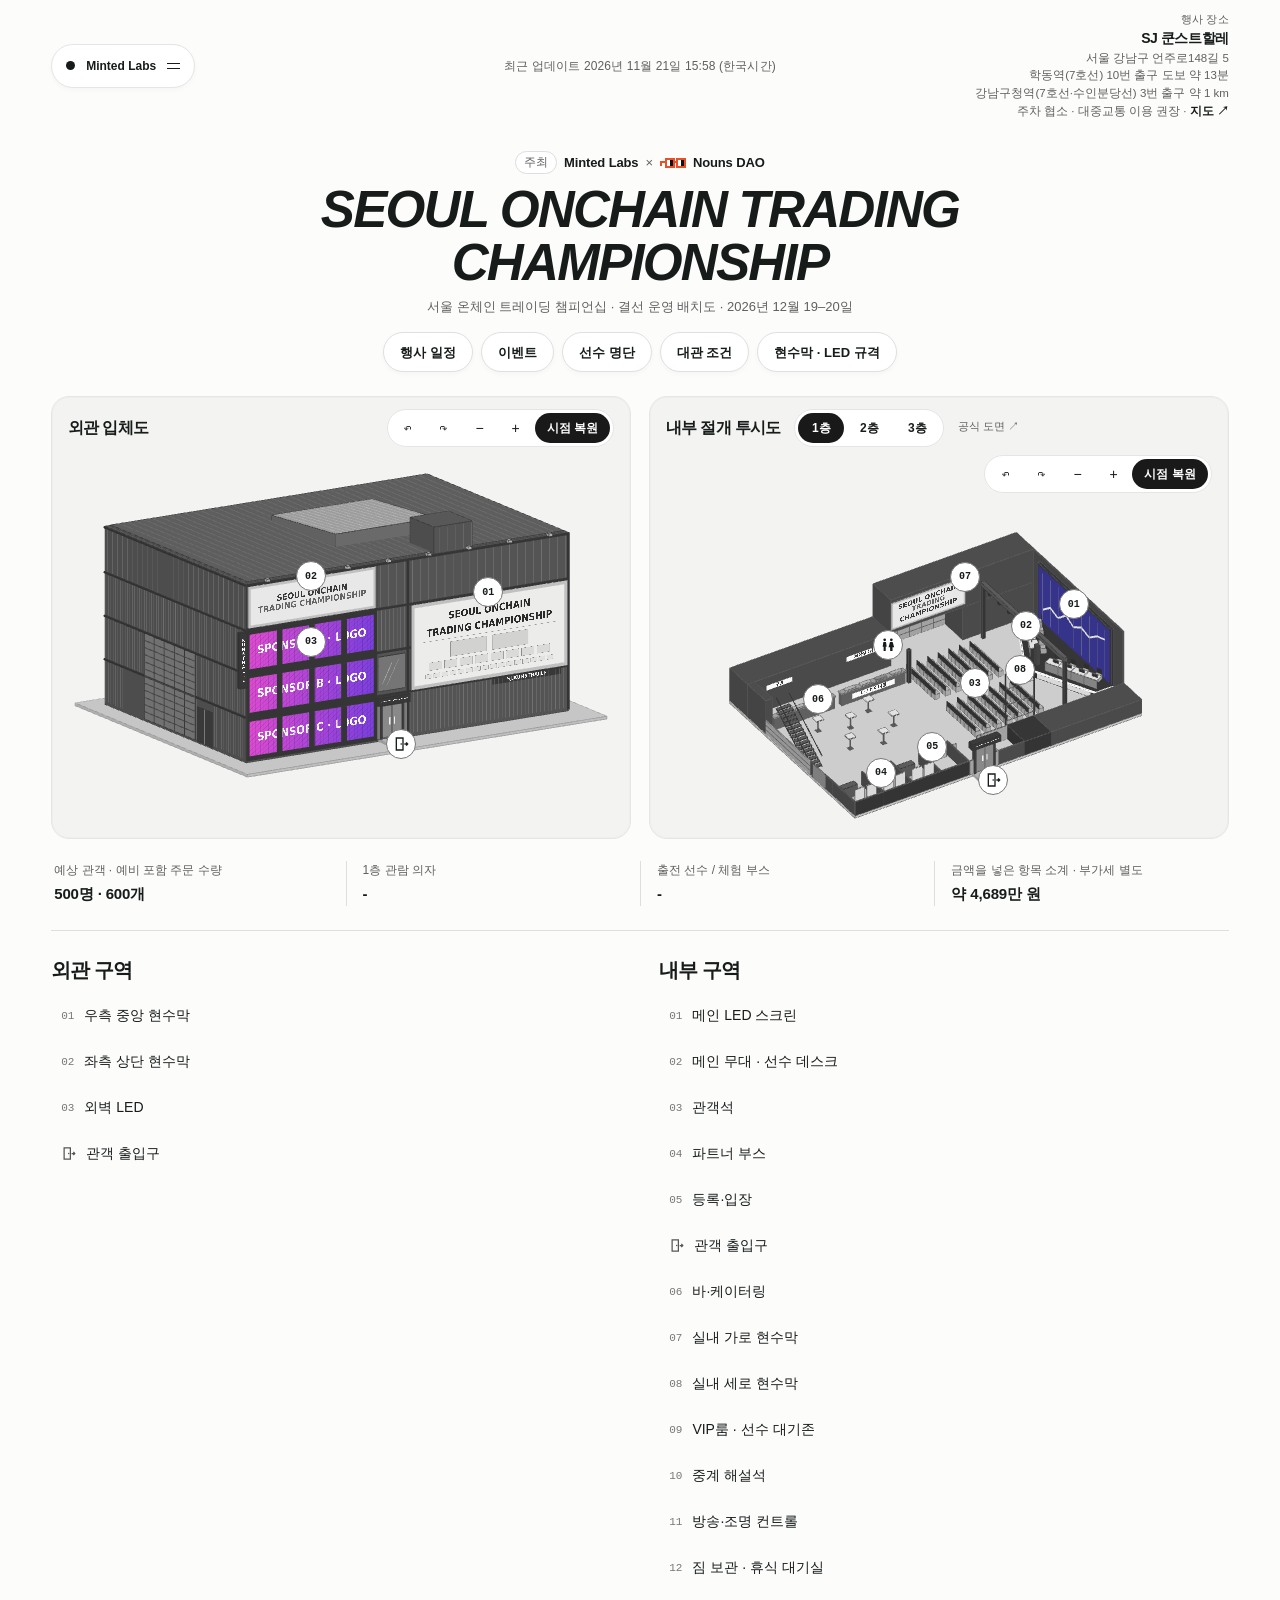
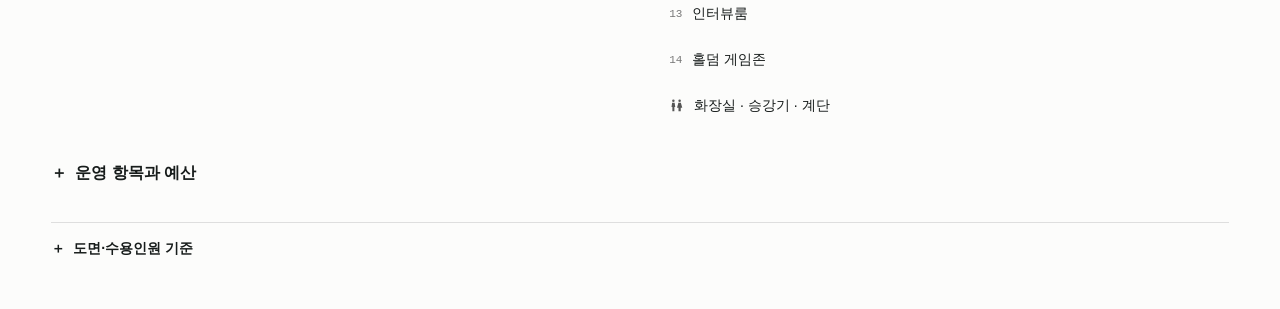
==== commit b22df89d: "Four-player heats, prediction vote plan and a second broadcast position on 2F - Schedule: 16 players" ====
--- a/index.html
+++ b/index.html
@@ -7,25 +7,25 @@
 <script src="model.js" defer></script><script src="plan.js" defer></script>
 </head><body>
 <header><details id="menu"><summary class="menupill" aria-label="Minted Labs · 목차">Minted Labs<span class="hamb" aria-hidden="true"></span></summary>
-<nav aria-label="목차"><a href="#plans">입체 도면</a><a href="#budget">운영 항목</a><a href="#areas">구역별 정보</a><a href="#basis">도면 기준</a><a href="#schedule" data-open="schedule">행사 일정</a><a href="#events" data-open="events">이벤트</a><a href="#players" data-open="players">선수 명단</a><a href="#terms" data-open="terms">대관 조건</a><a href="#signs" data-open="signs">현수막 · LED 규격</a></nav></details><p class="updated">최근 업데이트 2026년 11월 21일 15:17 (한국시간)</p><address class="venue" aria-label="행사 장소"><small>행사 장소</small><strong>SJ 쿤스트할레</strong><span>서울 강남구 언주로148길 5</span><span>학동역(7호선) 10번 출구 도보 약 13분</span><span>강남구청역(7호선·수인분당선) 3번 출구 약 1 km</span><span>주차 협소 · 대중교통 이용 권장 · <a href="https://map.naver.com/p/search/SJ%EC%BF%A4%EC%8A%A4%ED%8A%B8%ED%95%A0%EB%A0%88" target="_blank" rel="noopener">지도 ↗</a></span></address></header>
+<nav aria-label="목차"><a href="#plans">입체 도면</a><a href="#budget">운영 항목</a><a href="#areas">구역별 정보</a><a href="#basis">도면 기준</a><a href="#schedule" data-open="schedule">행사 일정</a><a href="#events" data-open="events">이벤트</a><a href="#players" data-open="players">선수 명단</a><a href="#terms" data-open="terms">대관 조건</a><a href="#signs" data-open="signs">현수막 · LED 규격</a></nav></details><p class="updated">최근 업데이트 2026년 11월 21일 15:58 (한국시간)</p><address class="venue" aria-label="행사 장소"><small>행사 장소</small><strong>SJ 쿤스트할레</strong><span>서울 강남구 언주로148길 5</span><span>학동역(7호선) 10번 출구 도보 약 13분</span><span>강남구청역(7호선·수인분당선) 3번 출구 약 1 km</span><span>주차 협소 · 대중교통 이용 권장 · <a href="https://map.naver.com/p/search/SJ%EC%BF%A4%EC%8A%A4%ED%8A%B8%ED%95%A0%EB%A0%88" target="_blank" rel="noopener">지도 ↗</a></span></address></header>
 <main><div class="heading"><p class="hosts"><span>주최</span>Minted Labs <i aria-hidden="true">×</i> <svg class="noggles" viewBox="0 0 16 6" aria-hidden="true"><path fill="#e8502a" d="M3 0h6v6H3zM10 0h6v6h-6zM9 2h1v1H9zM0 2h3v1H1v2H0z"/><path fill="#fff" d="M4 1h2v4H4zM11 1h2v4h-2z"/><path fill="#111" d="M6 1h2v4H6zM13 1h2v4h-2z"/></svg>Nouns DAO</p><h1>Seoul Onchain Trading <span>Championship</span></h1><p>서울 온체인 트레이딩 챔피언십 · 결선 운영 배치도 · 2026년 12월 19–20일</p><div class="tabs"><button type="button" class="tabpill" data-open="schedule">행사 일정</button><button type="button" class="tabpill" data-open="events">이벤트</button><button type="button" class="tabpill" data-open="players">선수 명단</button><button type="button" class="tabpill" data-open="terms">대관 조건</button><button type="button" class="tabpill" data-open="signs">현수막 · LED 규격</button></div></div>
 <section id="plans" class="paired" aria-label="외관과 내부 입체도"></section>
 <div class="metrics"><div class="metric"><small>예상 관객 · 예비 포함 주문 수량</small><span>500명 · 600개</span></div><div class="metric"><small>1층 관람 의자</small><span>-</span></div><div class="metric"><small>출전 선수 / 체험 부스</small><span>-</span></div><div class="metric"><small>금액을 넣은 항목 소계 · 부가세 별도</small><span>약 4,689만 원</span></div></div>
 <section id="areas" class="indexes" aria-label="구역별 정보"></section>
 <section class="ledger"><details id="budget"><summary>운영 항목과 예산</summary>
-<p>12월 19–20일 48시간 대관 안에서 설치, 19일 16강, 20일 8강·준결승·결승, 철거를 진행하는 안입니다. 관객 500명, 예비 포함 600명을 기준으로 수량을 잡았습니다. 금액은 모두 부가세 별도입니다. 대관·LED는 받은 금액이고 케이터링은 확정 전 단가입니다. ‘약’으로 표시한 금액은 일반적인 단가로 잡은 추정치이며, 견적이 필요한 항목은 -로 두었습니다. 주최팀이 참가자 모집과 현장 운영을 총괄하고, 플랫폼은 모의 거래 계정과 실시간 순위 화면을 제공합니다.</p>
-<table><thead><tr><th scope="col">항목</th><th scope="col">수량</th><th scope="col">단가</th><th scope="col">금액 (부가세 별도)</th></tr></thead><tbody><tr><th scope="row">MC</th><td>1명 × 2일</td><td>-</td><td>-</td></tr><tr><th scope="row">안내 스태프</th><td>3명 × 2일</td><td>130,000원</td><td>약 780,000원</td></tr><tr><th scope="row">전광판·중계 담당</th><td>1명 × 2일</td><td>-</td><td>-</td></tr><tr><th scope="row">부스 배너</th><td>14개</td><td>40,000원</td><td>약 560,000원</td></tr><tr><th scope="row">우측 중앙 현수막<small>11,820 × 5,680 mm · 출력과 고소 설치</small></th><td>1개</td><td>-</td><td>약 1,500,000원</td></tr><tr><th scope="row">좌측 상단 현수막<small>선택 · 9,700 × 2,800 mm · 출력과 고소 설치</small></th><td>1개</td><td>-</td><td>약 600,000원</td></tr><tr><th scope="row">실내 현수막<small>선택 · 가로형 6,300 × 2,380 mm, 세로형 2,430 × 5,540 mm</small></th><td>2개</td><td>250,000원</td><td>약 500,000원</td></tr><tr><th scope="row">대관 · 실내 메인 LED<small>12월 19–20일 · 설치와 철수 시간 포함</small></th><td>48시간</td><td>-</td><td>30,000,000원</td></tr><tr><th scope="row">케이터링<small>드호 케이터링 · 확정 아님 · <a href="catering-menu.pdf" target="_blank" rel="noopener">메뉴 PDF ↗</a></small></th><td>19일 150인분 + 20일 200인분</td><td>25,000원</td><td>8,750,000원</td></tr><tr><th scope="row">추가 음식 · 피자·치킨 배달<small>케이터링이 모자랄 때만 현장 주문</small></th><td>필요 시</td><td>-</td><td>-</td></tr><tr><th scope="row">케이터링 출장 · 세팅</th><td>2회</td><td>-</td><td>-</td></tr><tr><th scope="row">선수 PC·모니터·주변기기<small>19–20일 모두 사용 · 20일 밤 철수</small></th><td>선수 8세트 + 예비 2세트 × 2일</td><td>100,000원</td><td>약 2,000,000원</td></tr><tr><th scope="row">유선망·백업 회선·전력</th><td>1식 × 2일</td><td>-</td><td>-</td></tr><tr><th scope="row">중계 장비·기술 보조</th><td>단일 채널 · 19–20일</td><td>-</td><td>-</td></tr><tr><th scope="row">무대·음향·조명<small>기본 음향 · 무선 마이크 4대 · 기본 무대 6,000 × 2,000 × 500 mm 무료 · LED 조명은 별도 옵션</small></th><td>1식 × 2일</td><td>-</td><td>-</td></tr><tr><th scope="row">의자 추가 임대<small>대관처 보유 의자 114개 무료 · 관람 112석과 선수·운영석 13석 기준</small></th><td>11석 × 2일</td><td>4,000원</td><td>약 88,000원</td></tr><tr><th scope="row">부스 집기·공용 전기<small>테이블은 대관처 행사 테이블 사용 · 전기와 추가 집기만 견적</small></th><td>7개 부스 × 2일</td><td>-</td><td>-</td></tr><tr><th scope="row">행사 안전 요원</th><td>3명 × 2일</td><td>180,000원</td><td>약 1,080,000원</td></tr><tr><th scope="row">반입·철거·운송·청소<small>원상 복구 포함 · 종량제·분리수거 봉투 별도 구매</small></th><td>1회</td><td>-</td><td>-</td></tr><tr><th scope="row">입장 팔찌<small>500명 + 예비 100명 · 날짜별 색상 구분</small></th><td>600개 × 2일</td><td>150원</td><td>약 180,000원</td></tr><tr><th scope="row">이벤트 추첨권 · 추첨함<small>500명 + 예비 100명</small></th><td>600매 × 2일</td><td>-</td><td>약 100,000원</td></tr><tr><th scope="row">명찰 · 랜야드<small>스태프 · 선수 · VIP</small></th><td>100개</td><td>1,500원</td><td>약 150,000원</td></tr><tr><th scope="row">생수</th><td>600병 × 2일</td><td>500원</td><td>약 600,000원</td></tr><tr><th scope="row">안내물·소모품</th><td>1식</td><td>-</td><td>-</td></tr><tr><th scope="row">홀덤 게임존<small>3층 갤러리 추가 대관 · 카지노형 테이블 2대 · 칩 · 딜러 2명 · 무료 칩으로만 진행</small></th><td>1식 × 2일</td><td>-</td><td>-</td></tr><tr><th scope="row">심판·경기 진행 지원<small>19일 16강 · 20일 8강–결승</small></th><td>1팀 × 2일</td><td>-</td><td>-</td></tr></tbody><tfoot><tr><th scope="row" colspan="3">금액을 넣은 항목 소계<small>견적이 필요한 항목은 빠져 있습니다</small></th><td>약 46,888,000원</td></tr><tr><th scope="row" colspan="3">예비비</th><td>-</td></tr><tr><th scope="row" colspan="3">행사 총예산</th><td>-</td></tr></tfoot></table></details></section>
-<details id="basis" class="notes"><summary>도면·수용인원 기준</summary><p>건물 크기와 층별 구성은 행사장의 공식 도면을 따랐습니다. 정면 24.38 m, 깊이 17.07 m이고 층고는 1–3층 각 2.89 m, 4층 3.04 m입니다. 동쪽 벽의 10 × 5 m LED 스크린과 바 카운터는 기존 시설입니다. 내부 입체도는 1·2·3층을 각각 바닥에서 1.2 m 높이로 잘라 그렸습니다.</p><p>대관 안내서는 1층을 약 500명 규모로 안내하고, 서울컨벤션뷰로의 1층 기준은 극장식 400명, 세미나식 300명, 연회식 200명입니다. 관객 500명(예비 포함 600명)은 의자 112석과 스탠딩, 2층 관람을 합친 계획 인원이며, 동시에 받을 수 있는 인원은 대관처 승인이 필요합니다. 관람 의자 112석·선수석 8개·무대·조명 트러스·부스 7곳·VIP룸·선수 대기존·테크니컬 팀석은 제안 배치이며, 통로와 음식 반입을 포함한 최종안은 대관처와 확인해야 합니다.</p>
+<p>12월 19–20일 48시간 대관 안에서 설치, 19일 조별 예선, 20일 준결승·결승, 철거를 진행하는 안입니다. 관객 500명, 예비 포함 600명을 기준으로 수량을 잡았습니다. 금액은 모두 부가세 별도입니다. 대관·LED는 받은 금액이고 케이터링은 확정 전 단가입니다. ‘약’으로 표시한 금액은 일반적인 단가로 잡은 추정치이며, 견적이 필요한 항목은 -로 두었습니다. 주최팀이 참가자 모집과 현장 운영을 총괄하고, 플랫폼은 모의 거래 계정과 실시간 순위 화면을 제공합니다.</p>
+<table><thead><tr><th scope="col">항목</th><th scope="col">수량</th><th scope="col">단가</th><th scope="col">금액 (부가세 별도)</th></tr></thead><tbody><tr><th scope="row">MC</th><td>1명 × 2일</td><td>-</td><td>-</td></tr><tr><th scope="row">안내 스태프</th><td>3명 × 2일</td><td>130,000원</td><td>약 780,000원</td></tr><tr><th scope="row">전광판·중계 담당</th><td>1명 × 2일</td><td>-</td><td>-</td></tr><tr><th scope="row">부스 배너</th><td>14개</td><td>40,000원</td><td>약 560,000원</td></tr><tr><th scope="row">우측 중앙 현수막<small>11,820 × 5,680 mm · 출력과 고소 설치</small></th><td>1개</td><td>-</td><td>약 1,500,000원</td></tr><tr><th scope="row">좌측 상단 현수막<small>선택 · 9,700 × 2,800 mm · 출력과 고소 설치</small></th><td>1개</td><td>-</td><td>약 600,000원</td></tr><tr><th scope="row">실내 현수막<small>선택 · 가로형 6,300 × 2,380 mm, 세로형 2,430 × 5,540 mm</small></th><td>2개</td><td>250,000원</td><td>약 500,000원</td></tr><tr><th scope="row">대관 · 실내 메인 LED<small>12월 19–20일 · 설치와 철수 시간 포함</small></th><td>48시간</td><td>-</td><td>30,000,000원</td></tr><tr><th scope="row">케이터링<small>드호 케이터링 · 확정 아님 · <a href="catering-menu.pdf" target="_blank" rel="noopener">메뉴 PDF ↗</a></small></th><td>19일 150인분 + 20일 200인분</td><td>25,000원</td><td>8,750,000원</td></tr><tr><th scope="row">추가 음식 · 피자·치킨 배달<small>케이터링이 모자랄 때만 현장 주문</small></th><td>필요 시</td><td>-</td><td>-</td></tr><tr><th scope="row">케이터링 출장 · 세팅</th><td>2회</td><td>-</td><td>-</td></tr><tr><th scope="row">선수 PC·모니터·주변기기<small>본선은 4석 사용 · 8석은 20일 쇼매치 · 20일 밤 철수</small></th><td>선수 8세트 + 예비 2세트 × 2일</td><td>100,000원</td><td>약 2,000,000원</td></tr><tr><th scope="row">유선망·백업 회선·전력</th><td>1식 × 2일</td><td>-</td><td>-</td></tr><tr><th scope="row">중계 장비·기술 보조</th><td>단일 채널 · 19–20일</td><td>-</td><td>-</td></tr><tr><th scope="row">무대·음향·조명<small>기본 음향 · 무선 마이크 4대 · 기본 무대 6,000 × 2,000 × 500 mm 무료 · LED 조명은 별도 옵션</small></th><td>1식 × 2일</td><td>-</td><td>-</td></tr><tr><th scope="row">의자 추가 임대<small>대관처 보유 의자 114개 무료 · 관람 112석과 선수·운영석 13석 기준</small></th><td>11석 × 2일</td><td>4,000원</td><td>약 88,000원</td></tr><tr><th scope="row">부스 집기·공용 전기<small>테이블은 대관처 행사 테이블 사용 · 전기와 추가 집기만 견적</small></th><td>7개 부스 × 2일</td><td>-</td><td>-</td></tr><tr><th scope="row">행사 안전 요원</th><td>3명 × 2일</td><td>180,000원</td><td>약 1,080,000원</td></tr><tr><th scope="row">반입·철거·운송·청소<small>원상 복구 포함 · 종량제·분리수거 봉투 별도 구매</small></th><td>1회</td><td>-</td><td>-</td></tr><tr><th scope="row">입장 팔찌<small>500명 + 예비 100명 · 날짜별 색상 구분</small></th><td>600개 × 2일</td><td>150원</td><td>약 180,000원</td></tr><tr><th scope="row">이벤트 추첨권 · 추첨함<small>500명 + 예비 100명</small></th><td>600매 × 2일</td><td>-</td><td>약 100,000원</td></tr><tr><th scope="row">명찰 · 랜야드<small>스태프 · 선수 · VIP</small></th><td>100개</td><td>1,500원</td><td>약 150,000원</td></tr><tr><th scope="row">생수</th><td>600병 × 2일</td><td>500원</td><td>약 600,000원</td></tr><tr><th scope="row">안내물·소모품</th><td>1식</td><td>-</td><td>-</td></tr><tr><th scope="row">홀덤 게임존<small>3층 갤러리 추가 대관 · 카지노형 테이블 2대 · 칩 · 딜러 2명 · 무료 칩으로만 진행</small></th><td>1식 × 2일</td><td>-</td><td>-</td></tr><tr><th scope="row">심판·경기 진행 지원<small>19일 조별 예선 · 20일 준결승·결승</small></th><td>1팀 × 2일</td><td>-</td><td>-</td></tr></tbody><tfoot><tr><th scope="row" colspan="3">금액을 넣은 항목 소계<small>견적이 필요한 항목은 빠져 있습니다</small></th><td>약 46,888,000원</td></tr><tr><th scope="row" colspan="3">예비비</th><td>-</td></tr><tr><th scope="row" colspan="3">행사 총예산</th><td>-</td></tr></tfoot></table></details></section>
+<details id="basis" class="notes"><summary>도면·수용인원 기준</summary><p>건물 크기와 층별 구성은 행사장의 공식 도면을 따랐습니다. 정면 24.38 m, 깊이 17.07 m이고 층고는 1–3층 각 2.89 m, 4층 3.04 m입니다. 동쪽 벽의 10 × 5 m LED 스크린과 바 카운터는 기존 시설입니다. 내부 입체도는 1·2·3층을 각각 바닥에서 1.2 m 높이로 잘라 그렸습니다.</p><p>대관 안내서는 1층을 약 500명 규모로 안내하고, 서울컨벤션뷰로의 1층 기준은 극장식 400명, 세미나식 300명, 연회식 200명입니다. 관객 500명(예비 포함 600명)은 의자 112석과 스탠딩, 2층 관람을 합친 계획 인원이며, 동시에 받을 수 있는 인원은 대관처 승인이 필요합니다. 관람 의자 112석·선수석 8개·무대·조명 트러스·부스 7곳·VIP룸·선수 대기존·방송·조명 컨트롤·해설석은 제안 배치이며, 통로와 음식 반입을 포함한 최종안은 대관처와 확인해야 합니다.</p>
 <p><a href="https://www.sjkunsthalle.com/_files/ugd/f9390f_e8d3d3e585f7497288ba45912c586fef.pdf#page=3" target="_blank" rel="noopener">공식 층별 도면 ↗</a> · <a href="https://kr.miceseoul.com/kor/pgm/smaMng/miceVenueView.do?menuNo=800010&amp;smaSn=335&amp;fcltySn=314&amp;langCodeId=ko" target="_blank" rel="noopener">시설별 수용인원 ↗</a></p></details>
-<dialog id="schedule" class="layer" aria-labelledby="schedule-title"><div class="layerhead"><div><h2 id="schedule-title">행사 일정</h2><p>2026년 12월 19–20일 · 양일 10:00–19:00 · 한국시간 · 받은 행사 계획안 기준 · 시간 미확정</p></div><button type="button" class="layerclose" data-close aria-label="닫기">×</button></div><div class="layerbody"><div class="days"><section><h3>12월 19일 (토)<span>16강 · 8경기 · 행사 10:00–19:00</span></h3><table class="timeline"><tbody><tr class="prep"><th scope="row">00:00–07:00</th><td>장비 반입 · 설치 (무대, 선수석, 조명, 중계, 부스)</td></tr><tr class="prep"><th scope="row">07:00–09:00</th><td>기술 점검 · 리허설 (선수 PC, 회선, 중계 화면)</td></tr><tr class="prep"><th scope="row">09:00–10:00</th><td>케이터링 · 부스 · 등록대 준비</td></tr><tr><th scope="row">10:00–10:30</th><td>입장 · 체크인으로 플레이 카드와 시작 칩 지급 · 부스 게임과 오픈 챌린지 시작</td></tr><tr><th scope="row">10:30–11:00</th><td>시범 경기 · 주문 화면과 점수판 보는 법 안내</td></tr><tr><th scope="row">11:00–11:30</th><td>오프닝 · 선수 16명 소개 · 공개 대진 추첨</td></tr><tr><th scope="row">11:30–13:00</th><td>16강 1–4경기 · 경기당 10분, 이어서 검증과 승자 인터뷰</td></tr><tr><th scope="row">13:00–14:30</th><td>휴식 · 점심 · 오전 승자 발표 · 오픈 챌린지와 부스 보너스 타임</td></tr><tr><th scope="row">14:30–15:00</th><td>스폰서 쇼케이스 · 메인 스폰서 3곳, 각 7분 · 부스 순위 중간 발표</td></tr><tr><th scope="row">15:00–16:00</th><td>쇼매치 · 출연진은 계약 후 발표</td></tr><tr><th scope="row">16:00–17:30</th><td>16강 5–8경기 · 8강 진출자 확정</td></tr><tr><th scope="row">17:30–18:00</th><td>8강 대진 발표 · 오픈 챌린지와 부스 순위 발표</td></tr><tr><th scope="row">18:00–19:00</th><td>네트워킹 · 부스 마지막 게임 · 18:45 종료, 19:00 폐장</td></tr><tr class="prep"><th scope="row">19:00–20:00</th><td>관객 퇴장 · 20일 경기 점검 (선수석·중계 장비는 그대로 둠)</td></tr></tbody></table></section><section><h3>12월 20일 (일)<span>8강 · 준결승 · 3·4위전 · 결승 · 행사 10:00–19:00</span></h3><table class="timeline"><tbody><tr class="prep"><th scope="row">08:00–09:30</th><td>공간 점검 · 선수 PC·회선 재점검</td></tr><tr class="prep"><th scope="row">09:30–10:00</th><td>케이터링 · 등록대 준비</td></tr><tr><th scope="row">10:00–10:30</th><td>입장 · 부스와 오픈 챌린지 재개 · 응원할 선수 선택</td></tr><tr><th scope="row">10:30–11:00</th><td>1일차 하이라이트 · 8강 대진 소개</td></tr><tr><th scope="row">11:00–12:00</th><td>스폰서 쇼케이스 · 메인 스폰서 2곳, 각 7분 · 경기 관전 안내 · 비즈니스 라운드테이블 병행 (장소 미정)</td></tr><tr><th scope="row">12:00–13:00</th><td>휴식 · 점심 · 오픈 챌린지 계속</td></tr><tr><th scope="row">13:00–14:30</th><td>8강 · 4경기, 경기당 10분</td></tr><tr><th scope="row">14:30–15:00</th><td>오픈 챌린지 이벤트 경기 · 1일차 상위 2명이 메인 무대에서 5분 · 스폰서 쇼케이스 1곳</td></tr><tr><th scope="row">15:00–16:00</th><td>쇼매치 · 출연진은 계약 후 발표</td></tr><tr><th scope="row">16:00–17:00</th><td>준결승 · 2경기, 경기당 15분</td></tr><tr><th scope="row">17:00–17:30</th><td>3·4위전 · 15분 · 결승 응원 투표</td></tr><tr><th scope="row">17:30–18:00</th><td>결승 · 20분</td></tr><tr><th scope="row">18:00–18:30</th><td>결과 검증 · 검증 담당 2명이 따로 확인하고 수석 심판이 승인 · 결승 진출자 인터뷰 (3층 인터뷰룸)</td></tr><tr><th scope="row">18:30–19:00</th><td>시상 · 폐회 · 19:00 폐장</td></tr><tr class="prep"><th scope="row">19:00–24:00</th><td>관객 퇴장 · 철거 · 장비 반출 · 청소</td></tr><tr class="prep"><th scope="row">24:00</th><td>대관 종료</td></tr></tbody></table><p class="legend"><i></i>설치 · 점검 · 철거 시간</p></section></div><p class="layernote">행사 시간과 진행 순서는 11월 21일에 받은 행사 계획안(Nouns Onchain World Seoul 2026, 작업용 초안)을 따랐고, 시간은 확정 전입니다. 선수 16명이 1:1 단판 토너먼트로 겨룹니다. 19일 16강에서 8명이 올라가고, 20일에 8강, 준결승, 3·4위전, 결승을 치릅니다. 부스 게임과 오픈 챌린지는 이틀 내내 운영하고, 경기 전마다 진행자가 파트너 미션 하나를 무대에서 소개합니다. 대관은 48시간이며 12월 19일 00:00부터 21일 00:00까지로 가정했습니다. 19일 10:00에 문을 열려면 설치를 새벽에 해야 하므로, 대관 시작 시각과 전날 반입이 가능한지 대관처에 확인해야 합니다. 회색으로 표시한 설치·점검·철거 시간은 제안입니다. 선수석과 중계 장비는 19일에 설치해 20일 밤까지 그대로 씁니다. 현재 도면의 무대는 선수 데스크 8석 기준이라, 1:1 경기 방식에 맞춘 데스크 배치는 따로 정해야 합니다.</p></div></dialog>
-<dialog id="events" class="layer" aria-labelledby="events-title"><div class="layerhead"><div><h2 id="events-title">이벤트</h2><p>프로그램 미정 · 내용이 정해지면 채웁니다</p></div><button type="button" class="layerclose" data-close aria-label="닫기">×</button></div><div class="layerbody"><div class="terms"><section class="tbd-sec"><h3>부스 체험 · 7곳<em>미정 · 내용 추가 필요</em></h3><div class="tbd-blank" aria-label="내용 입력 예정"></div><p class="tbd-need">준비할 것 (예상)</p><ul><li>참여 파트너와 부스별 체험 내용</li><li>부스 집기(테이블·배너)·전기·인터넷</li><li>체험용 기기와 계정</li><li>참여 인증 방식(스탬프·QR 등)</li></ul></section><section class="tbd-sec"><h3>무대 프로그램<em>미정 · 내용 추가 필요</em></h3><div class="tbd-blank" aria-label="내용 입력 예정"></div><p class="tbd-need">준비할 것 (예상)</p><ul><li>19일·20일 무대 순서와 시간</li><li>파트너 세션·발표자</li><li>MC 대본과 송출 화면</li><li>마이크·음향·조명 큐</li></ul></section><section class="tbd-sec"><h3>관객 이벤트<em>미정 · 내용 추가 필요</em></h3><div class="tbd-blank" aria-label="내용 입력 예정"></div><p class="tbd-need">준비할 것 (예상)</p><ul><li>추첨·퀴즈 등 이벤트 종류</li><li>경품 목록과 수량</li><li>추첨권·응모 방식</li><li>당첨자 확인·수령 절차</li></ul></section><section class="tbd-sec"><h3>홀덤 게임존<em>미정 · 내용 추가 필요</em></h3><div class="tbd-blank" aria-label="내용 입력 예정"></div><p class="tbd-need">준비할 것 (예상)</p><ul><li>운영 방식(토너먼트·자유 게임)과 참가 방법</li><li>카지노형 테이블 2대·칩·카드·딜러 2명</li><li>순위 집계와 경품</li><li>무료 칩만 사용 · 경품 지급 법률 검토</li></ul></section><section class="tbd-sec"><h3>시상<em>미정 · 내용 추가 필요</em></h3><div class="tbd-blank" aria-label="내용 입력 예정"></div><p class="tbd-need">준비할 것 (예상)</p><ul><li>시상 부문과 순위</li><li>상금·트로피·인증서</li><li>시상자와 무대 동선</li><li>지급 조건과 일정</li></ul></section><section class="tbd-sec"><h3>기타<em>미정 · 내용 추가 필요</em></h3><div class="tbd-blank" aria-label="내용 입력 예정"></div><p class="tbd-need">준비할 것 (예상)</p><ul><li>포토존·굿즈</li><li>촬영·콘텐츠 제작</li><li>네트워킹 프로그램</li></ul></section></div><p class="layernote">이벤트 내용은 아직 정해지지 않았습니다. 위 항목은 준비할 것을 미리 적어 둔 목록이며, 정해지는 대로 각 칸을 채웁니다.</p></div></dialog>
+<dialog id="schedule" class="layer" aria-labelledby="schedule-title"><div class="layerhead"><div><h2 id="schedule-title">행사 일정</h2><p>2026년 12월 19–20일 · 양일 10:00–19:00 · 한국시간 · 제안안 · 시간 미확정</p></div><button type="button" class="layerclose" data-close aria-label="닫기">×</button></div><div class="layerbody"><div class="days"><section><h3>12월 19일 (토)<span>조별 예선 · 4경기 · 행사 10:00–19:00</span></h3><table class="timeline"><tbody><tr class="prep"><th scope="row">00:00–07:00</th><td>장비 반입 · 설치 (무대, 선수석, 조명, 중계, 부스)</td></tr><tr class="prep"><th scope="row">07:00–09:00</th><td>기술 점검 · 리허설 (선수 PC, 회선, 중계 화면, 투표 화면)</td></tr><tr class="prep"><th scope="row">09:00–10:00</th><td>케이터링 · 부스 · 등록대 준비</td></tr><tr><th scope="row">10:00–10:30</th><td>입장 · 체크인으로 플레이 카드, 모의 잔고, 칩 지급 · 부스 게임과 오픈 챌린지 시작 · 우승자 예측 1차 투표 시작</td></tr><tr><th scope="row">10:30–11:00</th><td>시범 경기 · 화면과 순위표 보는 법, 예측 투표 방법 안내</td></tr><tr><th scope="row">11:00–11:30</th><td>오프닝 · 선수 16명 소개 · 공개 조 추첨 · 우승자 예측 1차 마감</td></tr><tr><th scope="row">11:30–12:15</th><td>조별 예선 A조 · 4명, 20분 · 상위 2명 진출 · 경기 전 세션 투표</td></tr><tr><th scope="row">12:15–13:00</th><td>조별 예선 B조 · 4명, 20분 · 상위 2명 진출 · 경기 전 세션 투표</td></tr><tr><th scope="row">13:00–14:30</th><td>휴식 · 점심 · 오전 진출자 발표 · 오픈 챌린지와 부스 보너스 타임</td></tr><tr><th scope="row">14:30–15:00</th><td>스폰서 쇼케이스 · 메인 스폰서 3곳, 각 7분 · 부스 순위 중간 발표</td></tr><tr><th scope="row">15:00–16:00</th><td>쇼매치 · 출연진 미정 (제안: 관객 전체 대 크리에이터, 휴대폰 투표로 참여)</td></tr><tr><th scope="row">16:00–16:45</th><td>조별 예선 C조 · 4명, 20분 · 상위 2명 진출 · 경기 전 세션 투표</td></tr><tr><th scope="row">16:45–17:30</th><td>조별 예선 D조 · 4명, 20분 · 상위 2명 진출 · 경기 전 세션 투표</td></tr><tr><th scope="row">17:30–18:00</th><td>준결승 조 편성 발표 · 1일차 예측 순위 · 우승자 예측 2차 투표 시작</td></tr><tr><th scope="row">18:00–19:00</th><td>네트워킹 · 부스 마지막 게임 · 18:45 종료, 19:00 폐장</td></tr><tr class="prep"><th scope="row">19:00–20:00</th><td>관객 퇴장 · 20일 경기 점검 (선수석·중계 장비는 그대로 둠)</td></tr></tbody></table></section><section><h3>12월 20일 (일)<span>준결승 2경기 · 결승 · 행사 10:00–19:00</span></h3><table class="timeline"><tbody><tr class="prep"><th scope="row">08:00–09:30</th><td>공간 점검 · 선수 PC·회선 재점검</td></tr><tr class="prep"><th scope="row">09:30–10:00</th><td>케이터링 · 등록대 준비</td></tr><tr><th scope="row">10:00–10:30</th><td>입장 · 부스와 오픈 챌린지 재개 · 우승자 예측 2차 투표 계속</td></tr><tr><th scope="row">10:30–11:00</th><td>1일차 하이라이트 · 준결승 진출자 8명 소개</td></tr><tr><th scope="row">11:00–12:00</th><td>스폰서 쇼케이스 · 메인 스폰서 2곳, 각 7분 · 경기 관전 안내 · 비즈니스 라운드테이블 병행 (장소 미정)</td></tr><tr><th scope="row">12:00–13:00</th><td>휴식 · 점심 · 오픈 챌린지 계속 · 우승자 예측 2차 마감</td></tr><tr><th scope="row">13:00–13:45</th><td>준결승 1조 · 4명, 20분 · 상위 2명 결승 진출 · 경기 전 세션 투표</td></tr><tr><th scope="row">13:45–14:30</th><td>준결승 2조 · 4명, 20분 · 상위 2명 결승 진출 · 경기 전 세션 투표</td></tr><tr><th scope="row">14:30–15:00</th><td>오픈 챌린지 이벤트 경기 · 1일차 상위 방문객이 메인 무대에서 5분 · 스폰서 쇼케이스 1곳</td></tr><tr><th scope="row">15:00–16:00</th><td>쇼매치 · 출연진 미정 (제안: 결승 진출자 4명 + 크리에이터 4명, 무대 8석)</td></tr><tr><th scope="row">16:00–17:00</th><td>부스 마지막 미션 · 오픈 챌린지 마감 · 우승자 예측 3차 투표</td></tr><tr><th scope="row">17:00–17:30</th><td>결승 진출자 4명 소개 · 우승자 예측 3차 마감 · 투표 현황 공개</td></tr><tr><th scope="row">17:30–18:00</th><td>결승 · 4명, 30분</td></tr><tr><th scope="row">18:00–18:30</th><td>결과 검증 · 검증 담당 2명이 따로 확인하고 수석 심판이 승인 · 결승 진출자 인터뷰 (3층 인터뷰룸) · 예측 순위 집계</td></tr><tr><th scope="row">18:30–19:00</th><td>시상 · 우승자와 예측왕 발표 · 폐회 · 19:00 폐장</td></tr><tr class="prep"><th scope="row">19:00–24:00</th><td>관객 퇴장 · 철거 · 장비 반출 · 청소</td></tr><tr class="prep"><th scope="row">24:00</th><td>대관 종료</td></tr></tbody></table><p class="legend"><i></i>설치 · 점검 · 철거 시간</p></section></div><p class="layernote">행사 시간과 전체 틀은 11월 21일에 받은 행사 계획안을 따르고, 본선 방식은 1:1 대신 4명이 함께 뛰는 조별 방식으로 바꾼 제안입니다. 선수 16명이 19일에 4개 조로 나뉘어 조마다 상위 2명이 올라가고, 20일에 8명이 준결승 2개 조를 거쳐 4명이 결승을 치릅니다. 3·4위는 결승 순위로 정합니다. 경기는 모두 7경기이며, 조별 예선과 준결승 20분, 결승 30분, 조마다 상위 2명 진출은 제안값입니다. 한 경기 구간은 45분으로 잡았습니다(투표 마감과 입장 5분, 경기 20분, 검증·결과·인터뷰 15분, 다음 조 준비 5분). 경기마다 세션 투표를 하고, 우승자 예측은 세 번 받습니다. 자세한 규칙은 이벤트 팝업에 있습니다. 무대의 선수 데스크 8석 중 본선은 4석을 쓰고, 8석 전체는 20일 쇼매치에 씁니다. 모든 거래는 실제 가치가 없는 모의 잔고로 합니다. 대관은 48시간이며 12월 19일 00:00부터 21일 00:00까지로 가정했습니다. 19일 10:00에 문을 열려면 설치를 새벽에 해야 하므로, 대관 시작 시각과 전날 반입이 가능한지 대관처에 확인해야 합니다. 회색으로 표시한 설치·점검·철거 시간은 제안입니다.</p></div></dialog>
+<dialog id="events" class="layer" aria-labelledby="events-title"><div class="layerhead"><div><h2 id="events-title">이벤트</h2><p>승부 예측 투표는 제안안 · 나머지는 미정, 정해지면 채웁니다</p></div><button type="button" class="layerclose" data-close aria-label="닫기">×</button></div><div class="layerbody"><div class="terms"><section class="tbd-sec"><h3>부스 체험 · 7곳<em>미정 · 내용 추가 필요</em></h3><div class="tbd-blank" aria-label="내용 입력 예정"></div><p class="tbd-need">준비할 것 (예상)</p><ul><li>참여 파트너와 부스별 체험 내용</li><li>부스 집기(테이블·배너)·전기·인터넷</li><li>체험용 기기와 계정</li><li>참여 인증 방식(스탬프·QR 등)</li></ul></section><section class="tbd-sec"><h3>무대 프로그램<em>미정 · 내용 추가 필요</em></h3><div class="tbd-blank" aria-label="내용 입력 예정"></div><p class="tbd-need">준비할 것 (예상)</p><ul><li>19일·20일 무대 순서와 시간</li><li>파트너 세션·발표자</li><li>MC 대본과 송출 화면</li><li>마이크·음향·조명 큐</li></ul></section><section class="tbd-sec"><h3>관객 이벤트 · 승부 예측 투표<em>제안 · 확정 전</em></h3><ul><li><b>세션 투표</b>: 본선 7경기마다, 경기 시작 전에 그 조의 1위를 4명 중에서 고릅니다. 시작 벨에 마감하고, 맞히면 10점입니다.</li><li><b>우승자 예측</b>: 세 번 받습니다. 1차는 19일 조 추첨 전 16명 중에서(50점), 2차는 준결승 전 8명 중에서(30점), 3차는 결승 전 4명 중에서(10점). 가장 먼저 맞힌 차수의 점수만 받습니다.</li><li><b>쇼매치 투표</b>: 쇼매치에서도 같은 화면으로 투표합니다. 점수는 본선 투표의 절반으로 둡니다.</li><li><b>참여 방법</b>: 체크인 때 열리는 플레이 카드에서 투표합니다. 팔찌 한 개에 한 표이고, 경기 2분 전에 진행자가 안내하며 스크린에 QR을 띄웁니다.</li><li><b>화면</b>: 득표율은 마감 뒤에 메인 스크린에 공개합니다. 마감 전에 보여 주면 표가 한쪽으로 쏠립니다.</li><li><b>순위와 시상</b>: 예측 점수 순위를 플레이 카드와 스크린에 띄우고, 20일 시상식에서 예측왕 1–3위를 무대에서 부릅니다. 동점이면 먼저 투표한 사람이 앞섭니다.</li><li><b>보상</b>: 참가비와 판돈이 없고, 점수는 살 수 없으며 돈으로 바뀌지 않습니다. 상품은 굿즈 수준으로 두고, 투표에 참여할 때마다 추첨권을 줍니다. 경품 지급 방식은 사전에 법률 검토를 받습니다.</li><li><b>준비할 것</b>: 플레이 카드 투표·순위 기능, 스크린용 득표율 화면, 운영 담당 1명, 예측왕 상품과 추첨 경품.</li></ul></section><section class="tbd-sec"><h3>홀덤 게임존<em>미정 · 내용 추가 필요</em></h3><div class="tbd-blank" aria-label="내용 입력 예정"></div><p class="tbd-need">준비할 것 (예상)</p><ul><li>운영 방식(토너먼트·자유 게임)과 참가 방법</li><li>카지노형 테이블 2대·칩·카드·딜러 2명</li><li>순위 집계와 경품</li><li>무료 칩만 사용 · 경품 지급 법률 검토</li></ul></section><section class="tbd-sec"><h3>시상<em>미정 · 내용 추가 필요</em></h3><div class="tbd-blank" aria-label="내용 입력 예정"></div><p class="tbd-need">준비할 것 (예상)</p><ul><li>시상 부문과 순위</li><li>상금·트로피·인증서</li><li>시상자와 무대 동선</li><li>지급 조건과 일정</li></ul></section><section class="tbd-sec"><h3>기타<em>미정 · 내용 추가 필요</em></h3><div class="tbd-blank" aria-label="내용 입력 예정"></div><p class="tbd-need">준비할 것 (예상)</p><ul><li>포토존·굿즈</li><li>촬영·콘텐츠 제작</li><li>네트워킹 프로그램</li></ul></section></div><p class="layernote">승부 예측 투표는 제안안이며 점수와 횟수는 조정할 수 있습니다. 나머지 이벤트는 아직 정해지지 않았습니다. 준비할 것을 미리 적어 둔 목록이며, 정해지는 대로 각 칸을 채웁니다.</p></div></dialog>
 <dialog id="players" class="layer" aria-labelledby="players-title"><div class="layerhead"><div><h2 id="players-title">선수 명단</h2><p>초청 크리에이터 · KOL · 인원 미정, 곧 추가 예정</p></div><button type="button" class="layerclose" data-close aria-label="닫기">×</button></div><div class="layerbody"><table class="roster"><thead><tr><th scope="col">번호</th><th scope="col">이름</th><th scope="col">상태</th></tr></thead><tbody><tr class="grp"><th scope="rowgroup" colspan="3">초청 크리에이터<em>인원 미정 · 곧 추가 예정</em></th></tr><tr><td class="seat">01</td><th scope="row">자두두</th><td class="tbd">명단 추가</td></tr><tr><td class="seat">02</td><th scope="row"><span class="blank"></span></th><td class="tbd">추가 예정</td></tr><tr><td class="seat">03</td><th scope="row"><span class="blank"></span></th><td class="tbd">추가 예정</td></tr></tbody><tbody><tr class="grp"><th scope="rowgroup" colspan="3">KOL<em>인원 미정 · 곧 추가 예정</em></th></tr><tr><td class="seat">01</td><th scope="row"><span class="blank"></span></th><td class="tbd">추가 예정</td></tr><tr><td class="seat">02</td><th scope="row"><span class="blank"></span></th><td class="tbd">추가 예정</td></tr></tbody></table><p class="layernote">출전 인원과 명단은 아직 확정되지 않았습니다. 빈칸은 섭외가 정해지는 대로 채웁니다.</p></div></dialog>
 <dialog id="banner-layout" class="layer" aria-labelledby="banner-layout-title"><div class="layerhead"><div><h2 id="banner-layout-title">우측 중앙 현수막 · 예상 레이아웃</h2><p>11,820 × 5,680 mm · 행사명과 파트너 등급 배치 시안</p></div><button type="button" class="layerclose" data-close aria-label="닫기">×</button></div><div class="layerbody"><div class="bnr" role="img" aria-label="현수막 시안: 위쪽에 주최와 행사명, 그 아래 1등급 큰 로고 2칸, 2등급 로고 10칸 한 줄, 3등급 작은 로고 여러 칸"><div class="bnr-head"><small>Minted Labs × Nouns DAO</small><b>SEOUL ONCHAIN<br>TRADING CHAMPIONSHIP</b><small>2026.12.19–20 · SJ KUNSTHALLE · SEOUL</small></div><div class="bnr-tier t1"><span>TITLE PARTNER</span><div><i class=""></i><i class=""></i></div></div><div class="bnr-tier t2"><span>PARTNERS</span><div><i class=""></i><i class=""></i><i class=""></i><i class=""></i><i class=""></i><i class=""></i><i class=""></i><i class=""></i><i class=""></i><i class=""></i></div></div><div class="bnr-tier t3"><span>SUPPORTED BY</span><div><i class=""></i><i class=""></i><i class=""></i><i class=""></i><i class=""></i><i class=""></i><i class=""></i><i class=""></i><i class=""></i><i class=""></i><i class=""></i><i class=""></i><i class=""></i><i class=""></i><i class=""></i><i class=""></i><i class=""></i><i class=""></i></div></div></div><table class="timeline specs bnr-spec"><tbody><tr><th scope="row">행사명 구역</th><td>위쪽 약 2,300 mm<small>주최 표기, 행사명 두 줄, 날짜·장소 한 줄</small></td></tr><tr><th scope="row">1등급 · 1–2곳</th><td>로고 칸 각 약 2,800 × 1,100 mm<small>1곳이면 가운데 한 칸을 크게 씁니다</small></td></tr><tr><th scope="row">2등급 · 6–10곳</th><td>로고 칸 각 약 990 × 600 mm<small>한 줄 기준 · 6곳이면 칸을 넓혀 같은 줄에 맞춥니다</small></td></tr><tr><th scope="row">3등급</th><td>로고 칸 각 약 520 × 300 mm<small>한 줄에 18곳 정도 · 더 많으면 두 줄로 늘리고 칸을 줄입니다</small></td></tr></tbody></table><p class="layernote">현수막은 2–3층 높이(지상 약 3.4–9.1 m)에 걸려 길 건너에서 보게 되므로, 3등급 로고는 가까이에서만 읽히는 크기입니다. 3등급이 많아지면 줄을 늘리기보다 실내 파트너월이나 행사 화면에 함께 싣는 편이 읽기 좋습니다. 로고 수와 최종 디자인이 정해지면 칸 크기를 다시 맞춥니다.</p></div></dialog>
 <dialog id="stage-drafts" class="layer" aria-labelledby="stage-drafts-title"><div class="layerhead"><div><h2 id="stage-drafts-title">메인 무대 시안 A · B</h2><p>오각형 돌출 무대 · 폭 10 m 안팎 · 높이 0.6 m · 도면은 시안 A 기준</p></div><button type="button" class="layerclose" data-close aria-label="닫기">×</button></div><div class="layerbody"><div class="drafts"><section><h3>시안 A · 사선 모서리를 따라 바깥쪽 객석을 봄 · 현재 도면</h3><div class="plan"><svg viewBox="0 0 704 404" role="img" aria-label="시안 A 평면도: 사선 모서리를 따라 좌우 4석씩 바깥쪽 객석을 향한 데스크"><defs><pattern id="pBh" width="6" height="6" patternUnits="userSpaceOnUse" patternTransform="rotate(45)"><line x1="0" y1="0" x2="0" y2="6" stroke="#c9c9c9" stroke-width="1.4"></line></pattern><marker id="pBt" viewBox="0 0 6 6" refX="3" refY="3" markerWidth="6" markerHeight="6" orient="auto"><path d="M3 0v6" stroke="#555" stroke-width="1.2"></path></marker><marker id="pBa" viewBox="0 0 8 8" refX="7" refY="4" markerWidth="7" markerHeight="7" orient="auto"><path d="M0 0L8 4L0 8z" fill="#2f8f57"></path></marker></defs><rect x="24.0" y="24.0" width="655.6" height="9.7" fill="#e4e4e4"></rect><rect x="24.0" y="33.7" width="54.6" height="268.2" fill="url(#pBh)" stroke="#bdbdbd"></rect><text x="51.3" y="164.8" font-size="11" fill="#777" text-anchor="middle" transform="rotate(-90 51.28 164.80000000000013)">창고 · 대관 제외</text><rect x="614.9" y="33.7" width="64.7" height="338.8" fill="url(#pBh)" stroke="#bdbdbd"></rect><text x="648.8" y="200.0" font-size="11" fill="#777" text-anchor="middle" transform="rotate(-90 648.8000000000001 200)">승강기 · 창고</text><rect x="126.7" y="41.6" width="440.0" height="8.8" fill="#3a3a3a"></rect><text x="346.7" y="47.8" font-size="9" fill="#fff" text-anchor="middle" dominant-baseline="middle">LED 스크린 10 m</text><rect x="140.2" y="335.5" width="18.5" height="18.5" fill="#cfcfcf" stroke="#9a9a9a" stroke-width=".6"></rect><rect x="162.2" y="335.5" width="18.5" height="18.5" fill="#cfcfcf" stroke="#9a9a9a" stroke-width=".6"></rect><rect x="184.2" y="335.5" width="18.5" height="18.5" fill="#cfcfcf" stroke="#9a9a9a" stroke-width=".6"></rect><rect x="206.2" y="335.5" width="18.5" height="18.5" fill="#cfcfcf" stroke="#9a9a9a" stroke-width=".6"></rect><rect x="228.2" y="335.5" width="18.5" height="18.5" fill="#cfcfcf" stroke="#9a9a9a" stroke-width=".6"></rect><rect x="250.2" y="335.5" width="18.5" height="18.5" fill="#cfcfcf" stroke="#9a9a9a" stroke-width=".6"></rect><rect x="272.2" y="335.5" width="18.5" height="18.5" fill="#cfcfcf" stroke="#9a9a9a" stroke-width=".6"></rect><rect x="294.2" y="335.5" width="18.5" height="18.5" fill="#cfcfcf" stroke="#9a9a9a" stroke-width=".6"></rect><rect x="382.2" y="335.5" width="18.5" height="18.5" fill="#cfcfcf" stroke="#9a9a9a" stroke-width=".6"></rect><rect x="404.2" y="335.5" width="18.5" height="18.5" fill="#cfcfcf" stroke="#9a9a9a" stroke-width=".6"></rect><rect x="426.2" y="335.5" width="18.5" height="18.5" fill="#cfcfcf" stroke="#9a9a9a" stroke-width=".6"></rect><rect x="448.2" y="335.5" width="18.5" height="18.5" fill="#cfcfcf" stroke="#9a9a9a" stroke-width=".6"></rect><rect x="470.2" y="335.5" width="18.5" height="18.5" fill="#cfcfcf" stroke="#9a9a9a" stroke-width=".6"></rect><rect x="492.2" y="335.5" width="18.5" height="18.5" fill="#cfcfcf" stroke="#9a9a9a" stroke-width=".6"></rect><rect x="514.2" y="335.5" width="18.5" height="18.5" fill="#cfcfcf" stroke="#9a9a9a" stroke-width=".6"></rect><rect x="536.2" y="335.5" width="18.5" height="18.5" fill="#cfcfcf" stroke="#9a9a9a" stroke-width=".6"></rect><rect x="140.2" y="295.9" width="18.5" height="18.5" fill="#cfcfcf" stroke="#9a9a9a" stroke-width=".6"></rect><rect x="162.2" y="295.9" width="18.5" height="18.5" fill="#cfcfcf" stroke="#9a9a9a" stroke-width=".6"></rect><rect x="184.2" y="295.9" width="18.5" height="18.5" fill="#cfcfcf" stroke="#9a9a9a" stroke-width=".6"></rect><rect x="206.2" y="295.9" width="18.5" height="18.5" fill="#cfcfcf" stroke="#9a9a9a" stroke-width=".6"></rect><rect x="228.2" y="295.9" width="18.5" height="18.5" fill="#cfcfcf" stroke="#9a9a9a" stroke-width=".6"></rect><rect x="250.2" y="295.9" width="18.5" height="18.5" fill="#cfcfcf" stroke="#9a9a9a" stroke-width=".6"></rect><rect x="272.2" y="295.9" width="18.5" height="18.5" fill="#cfcfcf" stroke="#9a9a9a" stroke-width=".6"></rect><rect x="294.2" y="295.9" width="18.5" height="18.5" fill="#cfcfcf" stroke="#9a9a9a" stroke-width=".6"></rect><rect x="382.2" y="295.9" width="18.5" height="18.5" fill="#cfcfcf" stroke="#9a9a9a" stroke-width=".6"></rect><rect x="404.2" y="295.9" width="18.5" height="18.5" fill="#cfcfcf" stroke="#9a9a9a" stroke-width=".6"></rect><rect x="426.2" y="295.9" width="18.5" height="18.5" fill="#cfcfcf" stroke="#9a9a9a" stroke-width=".6"></rect><rect x="448.2" y="295.9" width="18.5" height="18.5" fill="#cfcfcf" stroke="#9a9a9a" stroke-width=".6"></rect><rect x="470.2" y="295.9" width="18.5" height="18.5" fill="#cfcfcf" stroke="#9a9a9a" stroke-width=".6"></rect><rect x="492.2" y="295.9" width="18.5" height="18.5" fill="#cfcfcf" stroke="#9a9a9a" stroke-width=".6"></rect><rect x="514.2" y="295.9" width="18.5" height="18.5" fill="#cfcfcf" stroke="#9a9a9a" stroke-width=".6"></rect><rect x="536.2" y="295.9" width="18.5" height="18.5" fill="#cfcfcf" stroke="#9a9a9a" stroke-width=".6"></rect><text x="226.4" y="369.4" font-size="11" fill="#666" text-anchor="middle">객석 112석 · 앞 두 줄만 표시</text><text x="468.4" y="369.4" font-size="11" fill="#2f8f57" font-weight="600" text-anchor="middle">초록 화살표: 선수가 보는 방향</text><line x1="98.8" y1="239.6" x2="596.0" y2="239.6" stroke="#8a8a8a" stroke-width="2" stroke-dasharray="6 4"></line><rect x="98.8" y="234.3" width="8.8" height="10.6" fill="#555"></rect><rect x="587.2" y="234.3" width="8.8" height="10.6" fill="#555"></rect><text x="543.2" y="253.7" font-size="10.5" fill="#777" text-anchor="middle">조명 트러스 (바닥 지지)</text><polygon points="112.0,52.6 112.0,118.6 325.4,224.2 369.4,224.2 582.8,118.6 582.8,52.6" fill="#2f2f2f" stroke="#f2f2f2" stroke-width="2.2" stroke-linejoin="round"></polygon><polygon points="112.0,52.6 112.0,118.6 325.4,224.2 369.4,224.2 582.8,118.6 582.8,52.6" fill="none" stroke="#2f2f2f" stroke-width=".8"></polygon><rect x="325.4" y="224.2" width="44.0" height="26.4" fill="#e6e6e6" stroke="#9a9a9a"></rect><rect x="85.6" y="63.6" width="26.4" height="44.0" fill="#e6e6e6" stroke="#9a9a9a"></rect><text x="347.4" y="238.7" font-size="10" fill="#555" text-anchor="middle">계단</text><polygon points="142.8,78.6 184.2,99.1 171.6,124.7 130.1,104.3" fill="#e2e2e2" stroke="#777" stroke-width=".8"></polygon><polygon points="135.1,97.6 152.5,106.2 151.3,108.6 134.0,100.0" fill="#222"></polygon><polygon points="167.1,60.9 183.6,69.1 175.4,85.7 158.9,77.5" fill="#9e9e9e" stroke="#555" stroke-width=".6"></polygon><line x1="166.9" y1="82.0" x2="130.8" y2="154.9" stroke="#2f8f57" stroke-width="1.6" marker-end="url(#pBa)"></line><text x="167.0" y="109.2" font-size="10" font-weight="700" fill="#333" text-anchor="middle" dominant-baseline="middle">1</text><polygon points="552.0,78.6 510.6,99.1 523.2,124.7 564.7,104.3" fill="#e2e2e2" stroke="#777" stroke-width=".8"></polygon><polygon points="559.7,97.6 542.3,106.2 543.5,108.6 560.8,100.0" fill="#222"></polygon><polygon points="527.7,60.9 511.2,69.1 519.4,85.7 535.9,77.5" fill="#9e9e9e" stroke="#555" stroke-width=".6"></polygon><line x1="527.9" y1="82.0" x2="564.0" y2="154.9" stroke="#2f8f57" stroke-width="1.6" marker-end="url(#pBa)"></line><text x="527.8" y="109.2" font-size="10" font-weight="700" fill="#333" text-anchor="middle" dominant-baseline="middle">5</text><polygon points="186.2,100.1 227.6,120.6 214.9,146.2 173.5,125.7" fill="#e2e2e2" stroke="#777" stroke-width=".8"></polygon><polygon points="178.5,119.1 195.9,127.7 194.7,130.1 177.3,121.5" fill="#222"></polygon><polygon points="210.4,82.4 227.0,90.6 218.8,107.1 202.2,98.9" fill="#9e9e9e" stroke="#555" stroke-width=".6"></polygon><line x1="210.3" y1="103.4" x2="174.2" y2="176.4" stroke="#2f8f57" stroke-width="1.6" marker-end="url(#pBa)"></line><text x="210.4" y="130.7" font-size="10" font-weight="700" fill="#333" text-anchor="middle" dominant-baseline="middle">2</text><polygon points="508.6,100.1 467.2,120.6 479.9,146.2 521.3,125.7" fill="#e2e2e2" stroke="#777" stroke-width=".8"></polygon><polygon points="516.3,119.1 498.9,127.7 500.1,130.1 517.5,121.5" fill="#222"></polygon><polygon points="484.4,82.4 467.8,90.6 476.0,107.1 492.6,98.9" fill="#9e9e9e" stroke="#555" stroke-width=".6"></polygon><line x1="484.5" y1="103.4" x2="520.6" y2="176.4" stroke="#2f8f57" stroke-width="1.6" marker-end="url(#pBa)"></line><text x="484.4" y="130.7" font-size="10" font-weight="700" fill="#333" text-anchor="middle" dominant-baseline="middle">6</text><polygon points="229.6,121.6 271.0,142.0 258.3,167.7 216.9,147.2" fill="#e2e2e2" stroke="#777" stroke-width=".8"></polygon><polygon points="221.9,140.6 239.2,149.2 238.1,151.5 220.7,142.9" fill="#222"></polygon><polygon points="253.8,103.8 270.4,112.0 262.2,128.6 245.6,120.4" fill="#9e9e9e" stroke="#555" stroke-width=".6"></polygon><line x1="253.7" y1="124.9" x2="217.6" y2="197.9" stroke="#2f8f57" stroke-width="1.6" marker-end="url(#pBa)"></line><text x="253.8" y="152.1" font-size="10" font-weight="700" fill="#333" text-anchor="middle" dominant-baseline="middle">3</text><polygon points="465.2,121.6 423.8,142.0 436.5,167.7 477.9,147.2" fill="#e2e2e2" stroke="#777" stroke-width=".8"></polygon><polygon points="472.9,140.6 455.6,149.2 456.7,151.5 474.1,142.9" fill="#222"></polygon><polygon points="441.0,103.8 424.4,112.0 432.6,128.6 449.2,120.4" fill="#9e9e9e" stroke="#555" stroke-width=".6"></polygon><line x1="441.1" y1="124.9" x2="477.2" y2="197.9" stroke="#2f8f57" stroke-width="1.6" marker-end="url(#pBa)"></line><text x="441.0" y="152.1" font-size="10" font-weight="700" fill="#333" text-anchor="middle" dominant-baseline="middle">7</text><polygon points="273.0,143.0 314.4,163.5 301.7,189.1 260.3,168.7" fill="#e2e2e2" stroke="#777" stroke-width=".8"></polygon><polygon points="265.3,162.0 282.6,170.6 281.5,173.0 264.1,164.4" fill="#222"></polygon><polygon points="297.2,125.3 313.8,133.5 305.6,150.1 289.0,141.9" fill="#9e9e9e" stroke="#555" stroke-width=".6"></polygon><line x1="297.1" y1="146.4" x2="261.0" y2="219.3" stroke="#2f8f57" stroke-width="1.6" marker-end="url(#pBa)"></line><text x="297.2" y="173.6" font-size="10" font-weight="700" fill="#333" text-anchor="middle" dominant-baseline="middle">4</text><polygon points="421.8,143.0 380.4,163.5 393.1,189.1 434.5,168.7" fill="#e2e2e2" stroke="#777" stroke-width=".8"></polygon><polygon points="429.5,162.0 412.2,170.6 413.3,173.0 430.7,164.4" fill="#222"></polygon><polygon points="397.6,125.3 381.0,133.5 389.2,150.1 405.8,141.9" fill="#9e9e9e" stroke="#555" stroke-width=".6"></polygon><line x1="397.7" y1="146.4" x2="433.8" y2="219.3" stroke="#2f8f57" stroke-width="1.6" marker-end="url(#pBa)"></line><text x="397.6" y="173.6" font-size="10" font-weight="700" fill="#333" text-anchor="middle" dominant-baseline="middle">8</text><circle cx="347.40000000000003" cy="191.20000000000005" r="11" fill="#fff" stroke="#222" stroke-width="1.5"></circle><text x="347.4" y="191.2" font-size="8" font-weight="700" fill="#222" text-anchor="middle" dominant-baseline="middle">MC</text><line x1="112.0" y1="28.4" x2="582.8" y2="28.4" stroke="#555" stroke-width="1" marker-start="url(#pBt)" marker-end="url(#pBt)"></line><text x="233.0" y="23.1" font-size="11" font-weight="600" fill="#333" text-anchor="middle" paint-order="stroke" stroke="#fff" stroke-width="3">무대 폭 10.70 m</text><line x1="600.4" y1="52.6" x2="600.4" y2="224.2" stroke="#555" stroke-width="1" marker-start="url(#pBt)" marker-end="url(#pBt)"></line><text x="611.4" y="178.0" font-size="11" font-weight="600" fill="#333" text-anchor="middle" paint-order="stroke" stroke="#fff" stroke-width="3">깊이 3.90 m</text><line x1="61.4" y1="52.6" x2="61.4" y2="118.6" stroke="#555" stroke-width="1" marker-start="url(#pBt)" marker-end="url(#pBt)"></line><text x="61.4" y="87.8" font-size="11" font-weight="600" fill="#333" text-anchor="middle" paint-order="stroke" stroke="#fff" stroke-width="3">1.50 m</text><line x1="292.4" y1="224.2" x2="292.4" y2="295.9" stroke="#555" stroke-width="1" marker-start="url(#pBt)" marker-end="url(#pBt)"></line><text x="248.4" y="260.9" font-size="11" font-weight="600" fill="#333" text-anchor="middle" paint-order="stroke" stroke="#fff" stroke-width="3">첫 줄까지 1.63 m</text><text x="347.4" y="98.8" font-size="11" fill="#f2f2f2" text-anchor="middle">무대 높이 0.6 m</text></svg></div><ul class="draftnote"><li>무대 폭 10.70 m. 데스크를 사선 모서리를 따라 한쪽에 4석씩 둡니다.</li><li>선수는 가운데 통로를 등지고 바깥쪽 객석을 봅니다. 같은 쪽 객석은 얼굴 정면, 가운데·반대쪽 객석은 옆얼굴이 보입니다.</li><li>모니터는 얼굴을 가리지 않도록 데스크 바깥쪽 끝에 낮게 둡니다.</li></ul></section><section><h3>시안 B · 뒷줄은 객석, 앞줄은 스크린을 봄</h3><div class="plan"><svg viewBox="0 0 704 404" role="img" aria-label="시안 B 평면도: 양옆을 넓힌 오각형 무대에 좌우 2 × 2 데스크를 객석 쪽으로 30도 틀어 배치"><defs><pattern id="pCh" width="6" height="6" patternUnits="userSpaceOnUse" patternTransform="rotate(45)"><line x1="0" y1="0" x2="0" y2="6" stroke="#c9c9c9" stroke-width="1.4"></line></pattern><marker id="pCt" viewBox="0 0 6 6" refX="3" refY="3" markerWidth="6" markerHeight="6" orient="auto"><path d="M3 0v6" stroke="#555" stroke-width="1.2"></path></marker><marker id="pCa" viewBox="0 0 8 8" refX="7" refY="4" markerWidth="7" markerHeight="7" orient="auto"><path d="M0 0L8 4L0 8z" fill="#2f8f57"></path></marker></defs><rect x="24.0" y="24.0" width="655.6" height="9.7" fill="#e4e4e4"></rect><rect x="24.0" y="33.7" width="54.6" height="268.2" fill="url(#pCh)" stroke="#bdbdbd"></rect><text x="51.3" y="164.8" font-size="11" fill="#777" text-anchor="middle" transform="rotate(-90 51.28 164.80000000000013)">창고 · 대관 제외</text><rect x="614.9" y="33.7" width="64.7" height="338.8" fill="url(#pCh)" stroke="#bdbdbd"></rect><text x="648.8" y="200.0" font-size="11" fill="#777" text-anchor="middle" transform="rotate(-90 648.8000000000001 200)">승강기 · 창고</text><rect x="126.7" y="41.6" width="440.0" height="8.8" fill="#3a3a3a"></rect><text x="346.7" y="47.8" font-size="9" fill="#fff" text-anchor="middle" dominant-baseline="middle">LED 스크린 10 m</text><rect x="140.2" y="335.5" width="18.5" height="18.5" fill="#cfcfcf" stroke="#9a9a9a" stroke-width=".6"></rect><rect x="162.2" y="335.5" width="18.5" height="18.5" fill="#cfcfcf" stroke="#9a9a9a" stroke-width=".6"></rect><rect x="184.2" y="335.5" width="18.5" height="18.5" fill="#cfcfcf" stroke="#9a9a9a" stroke-width=".6"></rect><rect x="206.2" y="335.5" width="18.5" height="18.5" fill="#cfcfcf" stroke="#9a9a9a" stroke-width=".6"></rect><rect x="228.2" y="335.5" width="18.5" height="18.5" fill="#cfcfcf" stroke="#9a9a9a" stroke-width=".6"></rect><rect x="250.2" y="335.5" width="18.5" height="18.5" fill="#cfcfcf" stroke="#9a9a9a" stroke-width=".6"></rect><rect x="272.2" y="335.5" width="18.5" height="18.5" fill="#cfcfcf" stroke="#9a9a9a" stroke-width=".6"></rect><rect x="294.2" y="335.5" width="18.5" height="18.5" fill="#cfcfcf" stroke="#9a9a9a" stroke-width=".6"></rect><rect x="382.2" y="335.5" width="18.5" height="18.5" fill="#cfcfcf" stroke="#9a9a9a" stroke-width=".6"></rect><rect x="404.2" y="335.5" width="18.5" height="18.5" fill="#cfcfcf" stroke="#9a9a9a" stroke-width=".6"></rect><rect x="426.2" y="335.5" width="18.5" height="18.5" fill="#cfcfcf" stroke="#9a9a9a" stroke-width=".6"></rect><rect x="448.2" y="335.5" width="18.5" height="18.5" fill="#cfcfcf" stroke="#9a9a9a" stroke-width=".6"></rect><rect x="470.2" y="335.5" width="18.5" height="18.5" fill="#cfcfcf" stroke="#9a9a9a" stroke-width=".6"></rect><rect x="492.2" y="335.5" width="18.5" height="18.5" fill="#cfcfcf" stroke="#9a9a9a" stroke-width=".6"></rect><rect x="514.2" y="335.5" width="18.5" height="18.5" fill="#cfcfcf" stroke="#9a9a9a" stroke-width=".6"></rect><rect x="536.2" y="335.5" width="18.5" height="18.5" fill="#cfcfcf" stroke="#9a9a9a" stroke-width=".6"></rect><rect x="140.2" y="295.9" width="18.5" height="18.5" fill="#cfcfcf" stroke="#9a9a9a" stroke-width=".6"></rect><rect x="162.2" y="295.9" width="18.5" height="18.5" fill="#cfcfcf" stroke="#9a9a9a" stroke-width=".6"></rect><rect x="184.2" y="295.9" width="18.5" height="18.5" fill="#cfcfcf" stroke="#9a9a9a" stroke-width=".6"></rect><rect x="206.2" y="295.9" width="18.5" height="18.5" fill="#cfcfcf" stroke="#9a9a9a" stroke-width=".6"></rect><rect x="228.2" y="295.9" width="18.5" height="18.5" fill="#cfcfcf" stroke="#9a9a9a" stroke-width=".6"></rect><rect x="250.2" y="295.9" width="18.5" height="18.5" fill="#cfcfcf" stroke="#9a9a9a" stroke-width=".6"></rect><rect x="272.2" y="295.9" width="18.5" height="18.5" fill="#cfcfcf" stroke="#9a9a9a" stroke-width=".6"></rect><rect x="294.2" y="295.9" width="18.5" height="18.5" fill="#cfcfcf" stroke="#9a9a9a" stroke-width=".6"></rect><rect x="382.2" y="295.9" width="18.5" height="18.5" fill="#cfcfcf" stroke="#9a9a9a" stroke-width=".6"></rect><rect x="404.2" y="295.9" width="18.5" height="18.5" fill="#cfcfcf" stroke="#9a9a9a" stroke-width=".6"></rect><rect x="426.2" y="295.9" width="18.5" height="18.5" fill="#cfcfcf" stroke="#9a9a9a" stroke-width=".6"></rect><rect x="448.2" y="295.9" width="18.5" height="18.5" fill="#cfcfcf" stroke="#9a9a9a" stroke-width=".6"></rect><rect x="470.2" y="295.9" width="18.5" height="18.5" fill="#cfcfcf" stroke="#9a9a9a" stroke-width=".6"></rect><rect x="492.2" y="295.9" width="18.5" height="18.5" fill="#cfcfcf" stroke="#9a9a9a" stroke-width=".6"></rect><rect x="514.2" y="295.9" width="18.5" height="18.5" fill="#cfcfcf" stroke="#9a9a9a" stroke-width=".6"></rect><rect x="536.2" y="295.9" width="18.5" height="18.5" fill="#cfcfcf" stroke="#9a9a9a" stroke-width=".6"></rect><text x="226.4" y="369.4" font-size="11" fill="#666" text-anchor="middle">객석 112석 · 앞 두 줄만 표시</text><text x="468.4" y="369.4" font-size="11" fill="#2f8f57" font-weight="600" text-anchor="middle">초록 화살표: 선수가 보는 방향</text><line x1="98.8" y1="239.6" x2="596.0" y2="239.6" stroke="#8a8a8a" stroke-width="2" stroke-dasharray="6 4"></line><rect x="98.8" y="234.3" width="8.8" height="10.6" fill="#555"></rect><rect x="587.2" y="234.3" width="8.8" height="10.6" fill="#555"></rect><text x="543.2" y="253.7" font-size="10.5" fill="#777" text-anchor="middle">조명 트러스 (바닥 지지)</text><polygon points="127.4,52.6 127.4,145.0 325.4,224.2 369.4,224.2 567.4,145.0 567.4,52.6" fill="#2f2f2f" stroke="#f2f2f2" stroke-width="2.2" stroke-linejoin="round"></polygon><polygon points="127.4,52.6 127.4,145.0 325.4,224.2 369.4,224.2 567.4,145.0 567.4,52.6" fill="none" stroke="#2f2f2f" stroke-width=".8"></polygon><rect x="325.4" y="224.2" width="44.0" height="26.4" fill="#e6e6e6" stroke="#9a9a9a"></rect><rect x="101.0" y="63.6" width="26.4" height="44.0" fill="#e6e6e6" stroke="#9a9a9a"></rect><text x="347.4" y="238.7" font-size="10" fill="#555" text-anchor="middle">계단</text><polygon points="164.0,128.8 204.1,105.7 218.4,130.4 178.3,153.5" fill="#e2e2e2" stroke="#777" stroke-width=".8"></polygon><polygon points="175.6,145.7 192.4,136.0 193.7,138.3 176.9,148.0" fill="#222"></polygon><polygon points="162.7,98.8 178.7,89.5 188.0,105.5 172.0,114.8" fill="#9e9e9e" stroke="#555" stroke-width=".6"></polygon><line x1="180.2" y1="110.5" x2="220.9" y2="181.0" stroke="#2f8f57" stroke-width="1.6" marker-end="url(#pCa)"></line><text x="200.7" y="126.7" font-size="10" font-weight="700" fill="#333" text-anchor="middle" dominant-baseline="middle">1</text><polygon points="530.8,128.8 490.7,105.7 476.4,130.4 516.5,153.5" fill="#e2e2e2" stroke="#777" stroke-width=".8"></polygon><polygon points="519.2,145.7 502.4,136.0 501.1,138.3 517.9,148.0" fill="#222"></polygon><polygon points="532.1,98.8 516.1,89.5 506.8,105.5 522.8,114.8" fill="#9e9e9e" stroke="#555" stroke-width=".6"></polygon><line x1="514.6" y1="110.5" x2="473.9" y2="181.0" stroke="#2f8f57" stroke-width="1.6" marker-end="url(#pCa)"></line><text x="494.1" y="126.7" font-size="10" font-weight="700" fill="#333" text-anchor="middle" dominant-baseline="middle">5</text><polygon points="208.0,103.7 248.1,80.6 262.4,105.4 222.3,128.5" fill="#e2e2e2" stroke="#777" stroke-width=".8"></polygon><polygon points="219.6,120.6 236.4,111.0 237.7,113.2 220.9,122.9" fill="#222"></polygon><polygon points="206.7,73.7 222.7,64.5 232.0,80.5 216.0,89.7" fill="#9e9e9e" stroke="#555" stroke-width=".6"></polygon><line x1="224.2" y1="85.5" x2="264.9" y2="156.0" stroke="#2f8f57" stroke-width="1.6" marker-end="url(#pCa)"></line><text x="244.7" y="101.7" font-size="10" font-weight="700" fill="#333" text-anchor="middle" dominant-baseline="middle">2</text><polygon points="486.8,103.7 446.7,80.6 432.4,105.4 472.5,128.5" fill="#e2e2e2" stroke="#777" stroke-width=".8"></polygon><polygon points="475.2,120.6 458.4,111.0 457.1,113.2 473.9,122.9" fill="#222"></polygon><polygon points="488.1,73.7 472.1,64.5 462.8,80.5 478.8,89.7" fill="#9e9e9e" stroke="#555" stroke-width=".6"></polygon><line x1="470.6" y1="85.5" x2="429.9" y2="156.0" stroke="#2f8f57" stroke-width="1.6" marker-end="url(#pCa)"></line><text x="450.1" y="101.7" font-size="10" font-weight="700" fill="#333" text-anchor="middle" dominant-baseline="middle">6</text><polygon points="279.5,148.5 239.5,171.6 225.2,146.8 265.2,123.7" fill="#e2e2e2" stroke="#777" stroke-width=".8"></polygon><polygon points="268.0,131.5 251.2,141.2 249.9,138.9 266.6,129.2" fill="#222"></polygon><polygon points="280.8,178.5 264.8,187.7 255.6,171.7 271.6,162.5" fill="#9e9e9e" stroke="#555" stroke-width=".6"></polygon><line x1="263.4" y1="166.7" x2="222.7" y2="96.2" stroke="#2f8f57" stroke-width="1.6" marker-end="url(#pCa)"></line><text x="242.8" y="155.8" font-size="10" font-weight="700" fill="#333" text-anchor="middle" dominant-baseline="middle">3</text><polygon points="415.3,148.5 455.3,171.6 469.6,146.8 429.6,123.7" fill="#e2e2e2" stroke="#777" stroke-width=".8"></polygon><polygon points="426.8,131.5 443.6,141.2 444.9,138.9 428.2,129.2" fill="#222"></polygon><polygon points="414.0,178.5 430.0,187.7 439.2,171.7 423.2,162.5" fill="#9e9e9e" stroke="#555" stroke-width=".6"></polygon><line x1="431.4" y1="166.7" x2="472.1" y2="96.2" stroke="#2f8f57" stroke-width="1.6" marker-end="url(#pCa)"></line><text x="452.0" y="155.8" font-size="10" font-weight="700" fill="#333" text-anchor="middle" dominant-baseline="middle">7</text><polygon points="323.5,123.0 283.5,146.1 269.2,121.3 309.2,98.2" fill="#e2e2e2" stroke="#777" stroke-width=".8"></polygon><polygon points="312.0,106.0 295.2,115.7 293.9,113.4 310.6,103.7" fill="#222"></polygon><polygon points="324.8,152.9 308.8,162.2 299.6,146.2 315.6,136.9" fill="#9e9e9e" stroke="#555" stroke-width=".6"></polygon><line x1="307.4" y1="141.2" x2="266.7" y2="70.7" stroke="#2f8f57" stroke-width="1.6" marker-end="url(#pCa)"></line><text x="286.8" y="130.3" font-size="10" font-weight="700" fill="#333" text-anchor="middle" dominant-baseline="middle">4</text><polygon points="371.3,123.0 411.3,146.1 425.6,121.3 385.6,98.2" fill="#e2e2e2" stroke="#777" stroke-width=".8"></polygon><polygon points="382.8,106.0 399.6,115.7 400.9,113.4 384.2,103.7" fill="#222"></polygon><polygon points="370.0,152.9 386.0,162.2 395.2,146.2 379.2,136.9" fill="#9e9e9e" stroke="#555" stroke-width=".6"></polygon><line x1="387.4" y1="141.2" x2="428.1" y2="70.7" stroke="#2f8f57" stroke-width="1.6" marker-end="url(#pCa)"></line><text x="408.0" y="130.3" font-size="10" font-weight="700" fill="#333" text-anchor="middle" dominant-baseline="middle">8</text><circle cx="347.40000000000003" cy="191.20000000000005" r="11" fill="#fff" stroke="#222" stroke-width="1.5"></circle><text x="347.4" y="191.2" font-size="8" font-weight="700" fill="#222" text-anchor="middle" dominant-baseline="middle">MC</text><line x1="127.4" y1="28.4" x2="567.4" y2="28.4" stroke="#555" stroke-width="1" marker-start="url(#pCt)" marker-end="url(#pCt)"></line><text x="233.0" y="23.1" font-size="11" font-weight="600" fill="#333" text-anchor="middle" paint-order="stroke" stroke="#fff" stroke-width="3">무대 폭 10.00 m</text><line x1="600.4" y1="52.6" x2="600.4" y2="224.2" stroke="#555" stroke-width="1" marker-start="url(#pCt)" marker-end="url(#pCt)"></line><text x="611.4" y="178.0" font-size="11" font-weight="600" fill="#333" text-anchor="middle" paint-order="stroke" stroke="#fff" stroke-width="3">깊이 3.90 m</text><line x1="61.4" y1="52.6" x2="61.4" y2="145.0" stroke="#555" stroke-width="1" marker-start="url(#pCt)" marker-end="url(#pCt)"></line><text x="61.4" y="101.0" font-size="11" font-weight="600" fill="#333" text-anchor="middle" paint-order="stroke" stroke="#fff" stroke-width="3">2.10 m</text><line x1="292.4" y1="224.2" x2="292.4" y2="295.9" stroke="#555" stroke-width="1" marker-start="url(#pCt)" marker-end="url(#pCt)"></line><text x="248.4" y="260.9" font-size="11" font-weight="600" fill="#333" text-anchor="middle" paint-order="stroke" stroke="#fff" stroke-width="3">첫 줄까지 1.63 m</text><text x="347.4" y="98.8" font-size="11" fill="#f2f2f2" text-anchor="middle">무대 높이 0.6 m</text><line x1="78.6" y1="125.2" x2="127.4" y2="125.2" stroke="#555" stroke-width="1" marker-start="url(#pCt)" marker-end="url(#pCt)"></line><text x="107.4" y="139.3" font-size="11" font-weight="600" fill="#333" text-anchor="middle" paint-order="stroke" stroke="#fff" stroke-width="3">옆 1.11 m</text><line x1="567.4" y1="125.2" x2="614.9" y2="125.2" stroke="#555" stroke-width="1" marker-start="url(#pCt)" marker-end="url(#pCt)"></line><text x="586.8" y="139.3" font-size="11" font-weight="600" fill="#333" text-anchor="middle" paint-order="stroke" stroke="#fff" stroke-width="3">옆 1.08 m</text></svg></div><ul class="draftnote"><li>무대 뒤쪽 폭을 스크린과 같은 10.00 m로 맞춰 양옆에 약 1.1 m씩 남깁니다. 스피커·케이블·통로 자리입니다.</li><li>한쪽에 2 × 2로 놓고 객석 쪽에서 30° 안쪽으로 틉니다. 뒷줄 1·2·5·6번은 객석을 봐서 얼굴이 보입니다.</li><li>앞줄 3·4·7·8번은 스크린을 봐서 관객에게 뒷모습·옆모습과 모니터 화면이 보입니다.</li><li>가운데 통로가 비어 스크린 한가운데가 가려지지 않고, MC는 앞 꼭짓점에 섭니다.</li></ul></section></div><p class="layernote">두 시안 모두 각진 모양이라 대관처 기본 무대(6 × 2 m)로는 만들 수 없어 제작 무대가 필요합니다. 무대 위 LED 띠와 스커트 출력물을 포함해 견적을 받습니다. 결정되면 도면과 예산에 반영합니다.</p></div></dialog>
 <dialog id="led-layout" class="layer" aria-labelledby="led-layout-title"><div class="layerhead"><div><h2 id="led-layout-title">외벽 LED · 송출 시안</h2><p>LED 창 12면 · 4열 × 3단 · 컬러 · 영상 가능 · 세 화면 순환</p></div><button type="button" class="layerclose" data-close aria-label="닫기">×</button></div><div class="layerbody"><div class="ledtypes"><figure><figcaption><b>①</b> 가운데 한 줄</figcaption><div class="ledgrid"><div class="ledrow"><i class=""></i><i class=""></i><i class=""></i><i class=""></i></div><div class="ledrow band"><span>스폰서 로고 · 문구</span></div><div class="ledrow"><i class=""></i><i class=""></i><i class=""></i><i class=""></i></div></div><p>2층 창 4개를 이어 스폰서 로고와 문구를 한 줄로 길게 띄웁니다. 위·아래 단은 패턴이나 행사 색으로 채웁니다.</p></figure><figure><figcaption><b>②</b> 세 줄</figcaption><div class="ledgrid"><div class="ledrow band"><span>스폰서 A · 로고·문구</span></div><div class="ledrow band"><span>스폰서 B · 로고·문구</span></div><div class="ledrow band"><span>스폰서 C · 로고·문구</span></div></div><p>1·2·3층 줄마다 다른 스폰서를 띄웁니다. 흐르는 문구나 영상도 줄 단위로 넣을 수 있습니다.</p></figure><figure><figcaption><b>③</b> 창마다 로고</figcaption><div class="ledgrid"><div class="ledrow"><i class="logo">LOGO</i><i class="logo">LOGO</i><i class="logo">LOGO</i><i class="logo">LOGO</i></div><div class="ledrow"><i class="logo">LOGO</i><i class="logo">LOGO</i><i class="logo">LOGO</i><i class="logo">LOGO</i></div><div class="ledrow"><i class="logo">LOGO</i><i class="logo">LOGO</i><i class="logo">LOGO</i><i class="logo">LOGO</i></div></div><p>창 12개에 로고를 하나씩 띄웁니다. 2등급 파트너가 많을 때 한 번에 보여 주기 좋습니다.</p></figure></div><table class="timeline specs bnr-spec"><tbody><tr><th scope="row">창 하나</th><td>약 2,070 × 2,300 mm<small>대관 안내서 기준 · 12면</small></td></tr><tr><th scope="row">한 줄</th><td>약 9,400 × 2,300 mm<small>창 4개를 잇는 화면 · 창틀이 세로로 3군데 지나감</small></td></tr><tr><th scope="row">순환</th><td>① → ② → ③ 반복<small>도면에서는 1.75초마다 바뀜 · 실제 길이와 순서는 송출물 제작 때 정함</small></td></tr></tbody></table><p class="layernote">창 사이 세로 창틀이 화면을 가르므로, 한 줄 화면에서는 로고나 글자가 창틀에 걸리지 않게 창 4칸 기준으로 배치합니다. 해상도, 파일 형식, 송출 방법은 계약 후 대관처가 메일로 안내합니다.</p></div></dialog>
 <dialog id="topbanner-layout" class="layer" aria-labelledby="topbanner-layout-title"><div class="layerhead"><div><h2 id="topbanner-layout-title">좌측 상단 현수막 · 예상 레이아웃</h2><p>9,700 × 2,800 mm · LED 창 위 4층 · 선택</p></div><button type="button" class="layerclose" data-close aria-label="닫기">×</button></div><div class="layerbody"><div class="mock wide" style="aspect-ratio:9700/2800" role="img" aria-label="왼쪽에 행사명과 날짜, 오른쪽에 1등급 파트너 로고 2칸"><div class="m-left"><b>SEOUL ONCHAIN<br>TRADING CHAMPIONSHIP</b><small>2026.12.19–20 · SJ KUNSTHALLE</small></div><div class="m-right"><span>TITLE PARTNER</span><div><i class=""></i><i class=""></i></div></div></div><table class="timeline specs bnr-spec"><tbody><tr><th scope="row">행사명</th><td>왼쪽 약 6,000 mm<small>두 줄 · 날짜와 장소 한 줄</small></td></tr><tr><th scope="row">1등급 파트너</th><td>로고 칸 각 약 1,500 × 1,100 mm<small>오른쪽 · 1곳이면 한 칸을 크게</small></td></tr></tbody></table><p class="layernote">우측 중앙 현수막과 같은 디자인 계열로 맞추고, 4층 높이라 글자는 굵고 크게 씁니다.</p></div></dialog>
 <dialog id="hangwide-layout" class="layer" aria-labelledby="hangwide-layout-title"><div class="layerhead"><div><h2 id="hangwide-layout-title">실내 가로 현수막 · 예상 레이아웃</h2><p>6,300 × 2,380 mm · 정문 입장 후 정면 · 선택</p></div><button type="button" class="layerclose" data-close aria-label="닫기">×</button></div><div class="layerbody"><div class="mock" style="aspect-ratio:6300/2380" role="img" aria-label="위에 환영 문구와 행사명, 아래에 1등급 2칸과 2등급 로고 한 줄"><div class="m-top"><small>WELCOME TO</small><b>SEOUL ONCHAIN<br>TRADING CHAMPIONSHIP</b></div><div class="m-tier t1"><div><i class=""></i><i class=""></i></div></div><div class="m-tier t2"><div><i class=""></i><i class=""></i><i class=""></i><i class=""></i><i class=""></i><i class=""></i><i class=""></i><i class=""></i></div></div></div><table class="timeline specs bnr-spec"><tbody><tr><th scope="row">행사명</th><td>위쪽 약 1,100 mm<small>환영 문구 한 줄과 행사명 두 줄</small></td></tr><tr><th scope="row">1등급</th><td>로고 칸 각 약 1,300 × 520 mm<small>1–2곳</small></td></tr><tr><th scope="row">2등급</th><td>로고 칸 각 약 600 × 320 mm<small>6–10곳 · 한 줄</small></td></tr></tbody></table><p class="layernote">입장객이 가까이에서 보는 면이라 2등급 로고까지 읽힙니다. 3등급은 행사 화면이나 파트너월에 싣는 편이 좋습니다.</p></div></dialog>
-<dialog id="hangtall-layout" class="layer" aria-labelledby="hangtall-layout-title"><div class="layerhead"><div><h2 id="hangtall-layout-title">실내 세로 현수막 · 예상 레이아웃</h2><p>2,430 × 5,540 mm · LED 스크린 오른쪽 · 선택</p></div><button type="button" class="layerclose" data-close aria-label="닫기">×</button></div><div class="layerbody"><div class="mock tall" style="aspect-ratio:2430/5540" role="img" aria-label="위에서부터 행사명 세로 배치, 이틀 일정, 1등급 파트너 로고"><div class="m-stack"><b>SEOUL<br>ONCHAIN<br>TRADING<br>CHAMPI&shy;ONSHIP</b><small>2026.12.19–20</small></div><div class="m-days"><p><b>12.19 SAT</b>16강<br>10:00–19:00</p><p><b>12.20 SUN</b>8강 · 준결승 · 결승<br>10:00–19:00</p></div><div class="m-tier t1v"><span>TITLE PARTNER</span><div><i class=""></i><i class=""></i></div></div></div><table class="timeline specs bnr-spec"><tbody><tr><th scope="row">행사명</th><td>위쪽 약 2,400 mm<small>네 줄로 쌓음</small></td></tr><tr><th scope="row">일정</th><td>가운데 약 1,500 mm<small>날짜별 라운드와 시간</small></td></tr><tr><th scope="row">1등급 파트너</th><td>아래 로고 칸 각 약 1,900 × 700 mm<small>1–2곳</small></td></tr></tbody></table><p class="layernote">무대 옆이라 사진과 영상에 자주 잡히는 면입니다. 로고를 아래쪽에 두면 관객 머리에 가릴 수 있어, 높이는 현장에서 확인합니다.</p></div></dialog>
+<dialog id="hangtall-layout" class="layer" aria-labelledby="hangtall-layout-title"><div class="layerhead"><div><h2 id="hangtall-layout-title">실내 세로 현수막 · 예상 레이아웃</h2><p>2,430 × 5,540 mm · LED 스크린 오른쪽 · 선택</p></div><button type="button" class="layerclose" data-close aria-label="닫기">×</button></div><div class="layerbody"><div class="mock tall" style="aspect-ratio:2430/5540" role="img" aria-label="위에서부터 행사명 세로 배치, 이틀 일정, 1등급 파트너 로고"><div class="m-stack"><b>SEOUL<br>ONCHAIN<br>TRADING<br>CHAMPI&shy;ONSHIP</b><small>2026.12.19–20</small></div><div class="m-days"><p><b>12.19 SAT</b>조별 예선<br>10:00–19:00</p><p><b>12.20 SUN</b>준결승 · 결승<br>10:00–19:00</p></div><div class="m-tier t1v"><span>TITLE PARTNER</span><div><i class=""></i><i class=""></i></div></div></div><table class="timeline specs bnr-spec"><tbody><tr><th scope="row">행사명</th><td>위쪽 약 2,400 mm<small>네 줄로 쌓음</small></td></tr><tr><th scope="row">일정</th><td>가운데 약 1,500 mm<small>날짜별 라운드와 시간</small></td></tr><tr><th scope="row">1등급 파트너</th><td>아래 로고 칸 각 약 1,900 × 700 mm<small>1–2곳</small></td></tr></tbody></table><p class="layernote">무대 옆이라 사진과 영상에 자주 잡히는 면입니다. 로고를 아래쪽에 두면 관객 머리에 가릴 수 있어, 높이는 현장에서 확인합니다.</p></div></dialog>
 <dialog id="booth-layout" class="layer" aria-labelledby="booth-layout-title"><div class="layerhead"><div><h2 id="booth-layout-title">파트너 부스 · 예상 레이아웃</h2><p>부스 7곳 · 테이블 1개 + 배너 2개 기준</p></div><button type="button" class="layerclose" data-close aria-label="닫기">×</button></div><div class="layerbody"><div class="boothmock"><figure><figcaption>평면 · 위에서 본 모습</figcaption><svg viewBox="0 0 330 330" role="img" aria-label="부스 평면 예시: 뒤쪽에 배너 2개, 앞쪽에 1,500 × 700 테이블, 앞에 방문객 공간"><rect x="40" y="20" width="230" height="280" fill="#e9efe9" stroke="#9aa59a" stroke-dasharray="5 4"/><rect x="68" y="28" width="80" height="8" fill="#cfcfcf" stroke="#777"/><rect x="162" y="28" width="80" height="8" fill="#cfcfcf" stroke="#777"/><text x="155" y="54" font-size="10" text-anchor="middle" fill="#555">배너 2개 · 각 800 × 1,900</text><rect x="80" y="70" width="150" height="70" fill="#fff" stroke="#555"/><text x="155" y="109" font-size="11" text-anchor="middle" fill="#333">테이블 1,500 × 700</text><circle cx="125" cy="60" r="7" fill="#9e9e9e"/><circle cx="185" cy="60" r="7" fill="#9e9e9e"/><text x="250" y="64" font-size="9.5" fill="#777">담당자</text><text x="155" y="215" font-size="11" text-anchor="middle" fill="#5d7a5d">방문객 체험 공간</text><path d="M155 160v40" stroke="#5d7a5d" stroke-width="1.4" marker-end="url(#bk)"/><defs><marker id="bk" viewBox="0 0 8 8" refX="7" refY="4" markerWidth="7" markerHeight="7" orient="auto"><path d="M0 0L8 4L0 8z" fill="#5d7a5d"/></marker></defs><path d="M40 312h230M40 307v10M270 307v10" stroke="#555"/><text x="155" y="326" font-size="10.5" text-anchor="middle" fill="#333">약 2,300 (1층 칸 기준)</text><path d="M290 20v280M285 20h10M285 300h10" stroke="#555"/><text x="305" y="164" font-size="10.5" text-anchor="middle" fill="#333" transform="rotate(90 305 160)">약 2,800</text><text x="155" y="292" font-size="10" text-anchor="middle" fill="#777">통로 쪽</text></svg></figure><figure><figcaption>정면 · 방문객이 보는 모습</figcaption><div class="boothfront" role="img" aria-label="부스 정면 예시: 뒤에 세로 배너 2개, 앞에 로고를 붙인 테이블 스커트"><div class="bf-banners"><div><b>PARTNER</b><small>LOGO · 제품 · QR</small></div><div><b>체험 안내</b><small>참여 방법 · 경품</small></div></div><div class="bf-table"><span>LOGO</span></div></div></figure></div><table class="timeline specs bnr-spec"><tbody><tr><th scope="row">부스 1–3</th><td>1층 가로 쪽 전시 칸 · 칸마다 약 2,300 × 2,800 mm<small>등록대 옆 세 칸 · 입장 동선에서 가장 먼저 보임</small></td></tr><tr><th scope="row">부스 4–6</th><td>2층 북쪽 전시실 · 각 약 1,900 × 1,800 mm<small>북쪽 벽을 따라 세 곳 · 유리벽 너머로 무대가 보임</small></td></tr><tr><th scope="row">부스 7</th><td>2층 북쪽 전시실 · 약 2,200 × 1,800 mm<small>계단 앞 · 동쪽 끝은 계단 입구와 여자 화장실 통로라 비워 둠</small></td></tr><tr><th scope="row">집기</th><td>행사 테이블 1,500 × 700 mm 1개 · 배너 2개<small>테이블은 대관처 보유분(20개) 사용 · 배너는 출력, 개당 약 40,000원 추정 · 전기는 부스마다 1구 이상 필요</small></td></tr></tbody></table><p class="layernote">2층 부스는 1.9 m 폭이라 테이블과 배너만 들어가고, 큰 구조물이나 모니터 스탠드는 1층 부스에 두는 편이 좋습니다. 부스 위치와 전기 용량은 대관처와 협의합니다.</p></div></dialog>
 <dialog id="terms" class="layer" aria-labelledby="terms-title"><div class="layerhead"><div><h2 id="terms-title">대관 조건</h2><p>SJ 쿤스트할레 대관처 안내 · 2026년 11월 20일 수신</p></div><button type="button" class="layerclose" data-close aria-label="닫기">×</button></div><div class="layerbody"><div class="terms"><section><h3>대관 시간</h3><ul><li>반일 대관을 포함한 모든 대관 계약은 대여 시간 안에 행사장 세팅과 철수 시간을 포함합니다.</li></ul></section><section><h3>기본 제공 · 무료</h3><ul><li>LED 글라스: 내부 흑백 2면(간단한 문자 구현), 외부 컬러 1면(영상·이미지 송출). 구현 방법은 대관 계약 후 메일로 안내됩니다.</li><li>기본 음향(Bose L1 Pro 32)과 무선 마이크 4대</li><li>카페용 테이블과 의자, 약 100석 규모</li><li>기본 무대 가로 6 m × 세로 2 m × 높이 0.5 m, 계단 2개. 사용을 원하면 설치합니다.</li></ul></section><section><h3>별도 옵션</h3><ul><li>LED 스크린 (가로 10 m × 세로 5 m). 이번 대관료 3,000만 원에 포함했습니다.</li><li>무대용 LED 조명 (무빙·컬러)</li></ul></section><section><h3>주차</h3><ul><li>대관 시 무료 주차 3대를 제공합니다. 추가 주차와 세부 사항은 대관처에 문의합니다.</li></ul></section><section><h3>시공 · 원상 복구</h3><ul><li>피스나 나사를 쓰는 시공은 할 수 없습니다. 파손하면 원상 복구해야 합니다.</li><li>행사 종료 후 설치물 제거와 청소까지 마쳐 원래 상태로 복구합니다.</li></ul></section><section><h3>폐기물 · 청소</h3><ul><li>일반 종량제 봉투는 따로 구매해 지정 구역에 배출합니다.</li><li>분리수거는 강남구청 지정 업체를 쓰므로 전용 배출 봉투를 따로 구매해 사용합니다.</li><li>청소는 업체를 지정하거나 직접 진행하고, 복구 후 대관처 확인을 받습니다.</li></ul></section><section><h3>대여 가구 · 보유 수량</h3><ul><li>행사 테이블(접이식) 20개 · 1,500 × 700 × 740 mm</li><li>나무 테이블(사각) 4개 · 1,500 × 780 × 730 mm</li><li>둥근 테이블(회색) 2개 · 1,600 × 600 × 700 mm, 원형 테이블 3개 · 지름 850 × 높이 760 mm</li><li>의자 114개: 접이식 50, 화이트 17, 블랙 16, 팔걸이 20, 레드 6, 그린 5. 바 테이블 의자 6개는 별도</li><li>행사용 무대 1세트 · 6,000 × 2,000 × 500 mm, 계단 2개</li><li><a href="venue-furniture.pdf" target="_blank" rel="noopener">대여 가구 안내서 PDF ↗</a></li></ul></section></div><div class="terms applied"><section><h3>이 계획에 반영한 점</h3><ul><li>도면의 무대는 폭 10.70 m, 깊이 3.90 m의 오각형 제작 무대(시안 A)라 기본 무대(6 × 2 m)로는 만들 수 없어 제작이 필요합니다.</li><li>관람 112석과 선수·운영석 13석을 합치면 의자 125개가 필요합니다. 대관처 보유 114개를 쓰고 모자라는 11석만 추가로 빌립니다.</li><li>부스 7곳과 등록대 테이블은 대관처 행사 테이블 20개 안에서 해결합니다.</li><li>현수막과 조명 트러스는 피스·나사 없이 설치해야 합니다. 트러스는 지상 지지식으로 잡았고, 현수막 고정 방식은 대관처와 협의합니다.</li><li>설치와 철거는 48시간 대관 안에 넣었습니다. 행사 일정에서 회색으로 표시한 시간대입니다.</li></ul></section></div></div></dialog>
 <dialog id="signs" class="layer" aria-labelledby="signs-title"><div class="layerhead"><div><h2 id="signs-title">현수막 · LED 규격</h2><p>SJ 쿤스트할레 실내/옥외 부착물 안내서 기준 · 가로 × 세로</p></div><button type="button" class="layerclose" data-close aria-label="닫기">×</button></div><div class="layerbody"><div class="days"><section><h3>외부<span>건물 정면</span></h3><table class="timeline specs"><tbody><tr><th scope="row">우측 중앙 현수막</th><td>11,820 × 5,680 mm<small>오른쪽 컨테이너 벽 2–3층</small></td></tr><tr><th scope="row">좌측 상단 현수막</th><td>9,700 × 2,800 mm<small>LED 창 위 4층</small></td></tr><tr><th scope="row">출입문 상단 사인</th><td>외측 2,400 × 520 mm<small>내측 2,330 × 465 mm</small></td></tr><tr><th scope="row">외벽 LED 창</th><td>약 2,070 × 2,300 mm × 12면<small>4열 × 3단 · 컬러 · 영상과 이미지 · 대관 시 무료 · 크기는 대관 안내서 기준</small></td></tr></tbody></table></section><section><h3>내부<span>1층 홀</span></h3><table class="timeline specs"><tbody><tr><th scope="row">가로형 현수막</th><td>6,300 × 2,380 mm<small>정문 입장 후 정면 · 북쪽 개러지 도어 위</small></td></tr><tr><th scope="row">세로형 현수막</th><td>2,430 × 5,540 mm<small>LED 스크린 오른쪽 · 승강기 쪽 컨테이너 면</small></td></tr><tr><th scope="row">LED 스크린</th><td>10,000 × 5,000 mm<small>동쪽 벽 고정 · 별도 옵션 (대관료 3,000만 원에 포함)</small></td></tr><tr><th scope="row">LED 글라스</th><td>흑백 2면<small>2층 북쪽 전시실 유리, 3층 갤러리 유리 · 간단한 문자 · 대관 시 무료 · 크기는 대관처 확인</small></td></tr></tbody></table></section></div><p class="layernote">현수막과 사인은 피스·나사 없이 설치해야 하며, 고정 방식은 대관처와 협의합니다. LED 글라스 구현 방법은 대관 계약 후 대관처가 메일로 안내합니다. <a href="venue-signage.pdf" target="_blank" rel="noopener">부착물 안내서 PDF ↗</a></p></div></dialog>
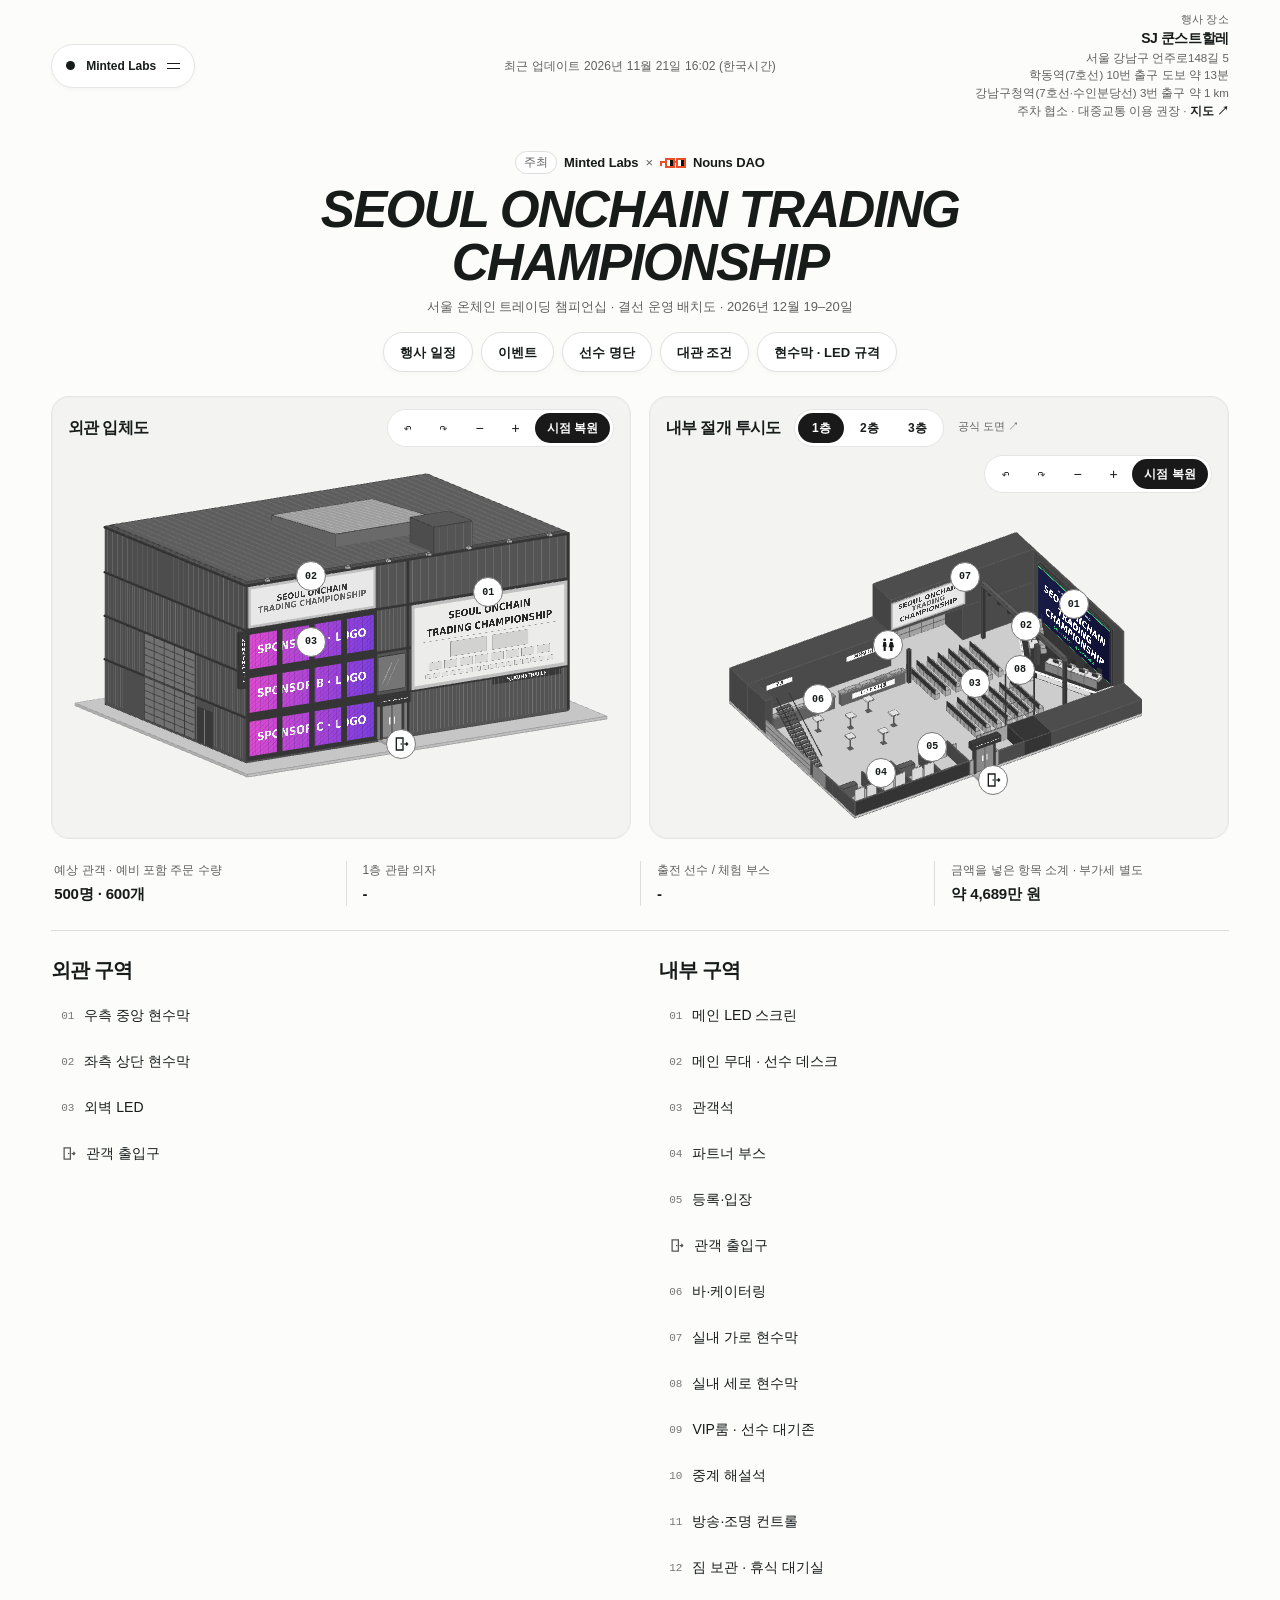
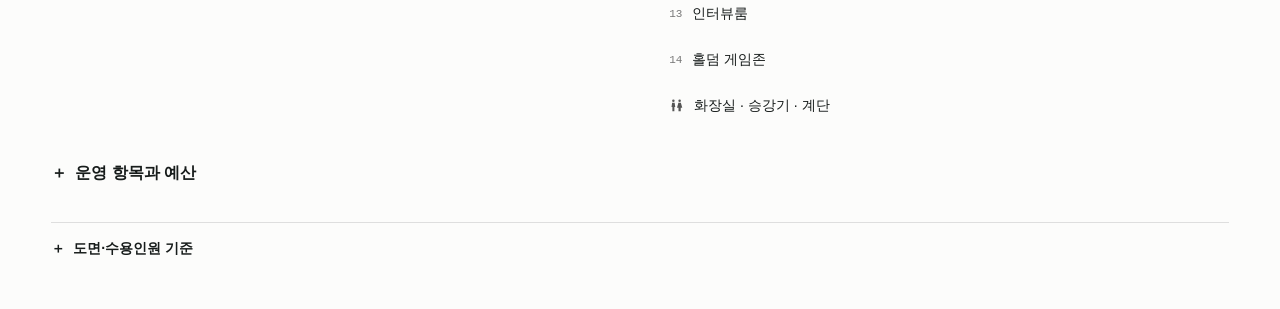
==== commit d58e0aec: "Main LED screen cycles through four designed pictures Title card, live ranking of the four traders o" ====
--- a/index.html
+++ b/index.html
@@ -7,7 +7,7 @@
 <script src="model.js" defer></script><script src="plan.js" defer></script>
 </head><body>
 <header><details id="menu"><summary class="menupill" aria-label="Minted Labs · 목차">Minted Labs<span class="hamb" aria-hidden="true"></span></summary>
-<nav aria-label="목차"><a href="#plans">입체 도면</a><a href="#budget">운영 항목</a><a href="#areas">구역별 정보</a><a href="#basis">도면 기준</a><a href="#schedule" data-open="schedule">행사 일정</a><a href="#events" data-open="events">이벤트</a><a href="#players" data-open="players">선수 명단</a><a href="#terms" data-open="terms">대관 조건</a><a href="#signs" data-open="signs">현수막 · LED 규격</a></nav></details><p class="updated">최근 업데이트 2026년 11월 21일 15:58 (한국시간)</p><address class="venue" aria-label="행사 장소"><small>행사 장소</small><strong>SJ 쿤스트할레</strong><span>서울 강남구 언주로148길 5</span><span>학동역(7호선) 10번 출구 도보 약 13분</span><span>강남구청역(7호선·수인분당선) 3번 출구 약 1 km</span><span>주차 협소 · 대중교통 이용 권장 · <a href="https://map.naver.com/p/search/SJ%EC%BF%A4%EC%8A%A4%ED%8A%B8%ED%95%A0%EB%A0%88" target="_blank" rel="noopener">지도 ↗</a></span></address></header>
+<nav aria-label="목차"><a href="#plans">입체 도면</a><a href="#budget">운영 항목</a><a href="#areas">구역별 정보</a><a href="#basis">도면 기준</a><a href="#schedule" data-open="schedule">행사 일정</a><a href="#events" data-open="events">이벤트</a><a href="#players" data-open="players">선수 명단</a><a href="#terms" data-open="terms">대관 조건</a><a href="#signs" data-open="signs">현수막 · LED 규격</a></nav></details><p class="updated">최근 업데이트 2026년 11월 21일 16:02 (한국시간)</p><address class="venue" aria-label="행사 장소"><small>행사 장소</small><strong>SJ 쿤스트할레</strong><span>서울 강남구 언주로148길 5</span><span>학동역(7호선) 10번 출구 도보 약 13분</span><span>강남구청역(7호선·수인분당선) 3번 출구 약 1 km</span><span>주차 협소 · 대중교통 이용 권장 · <a href="https://map.naver.com/p/search/SJ%EC%BF%A4%EC%8A%A4%ED%8A%B8%ED%95%A0%EB%A0%88" target="_blank" rel="noopener">지도 ↗</a></span></address></header>
 <main><div class="heading"><p class="hosts"><span>주최</span>Minted Labs <i aria-hidden="true">×</i> <svg class="noggles" viewBox="0 0 16 6" aria-hidden="true"><path fill="#e8502a" d="M3 0h6v6H3zM10 0h6v6h-6zM9 2h1v1H9zM0 2h3v1H1v2H0z"/><path fill="#fff" d="M4 1h2v4H4zM11 1h2v4h-2z"/><path fill="#111" d="M6 1h2v4H6zM13 1h2v4h-2z"/></svg>Nouns DAO</p><h1>Seoul Onchain Trading <span>Championship</span></h1><p>서울 온체인 트레이딩 챔피언십 · 결선 운영 배치도 · 2026년 12월 19–20일</p><div class="tabs"><button type="button" class="tabpill" data-open="schedule">행사 일정</button><button type="button" class="tabpill" data-open="events">이벤트</button><button type="button" class="tabpill" data-open="players">선수 명단</button><button type="button" class="tabpill" data-open="terms">대관 조건</button><button type="button" class="tabpill" data-open="signs">현수막 · LED 규격</button></div></div>
 <section id="plans" class="paired" aria-label="외관과 내부 입체도"></section>
 <div class="metrics"><div class="metric"><small>예상 관객 · 예비 포함 주문 수량</small><span>500명 · 600개</span></div><div class="metric"><small>1층 관람 의자</small><span>-</span></div><div class="metric"><small>출전 선수 / 체험 부스</small><span>-</span></div><div class="metric"><small>금액을 넣은 항목 소계 · 부가세 별도</small><span>약 4,689만 원</span></div></div>
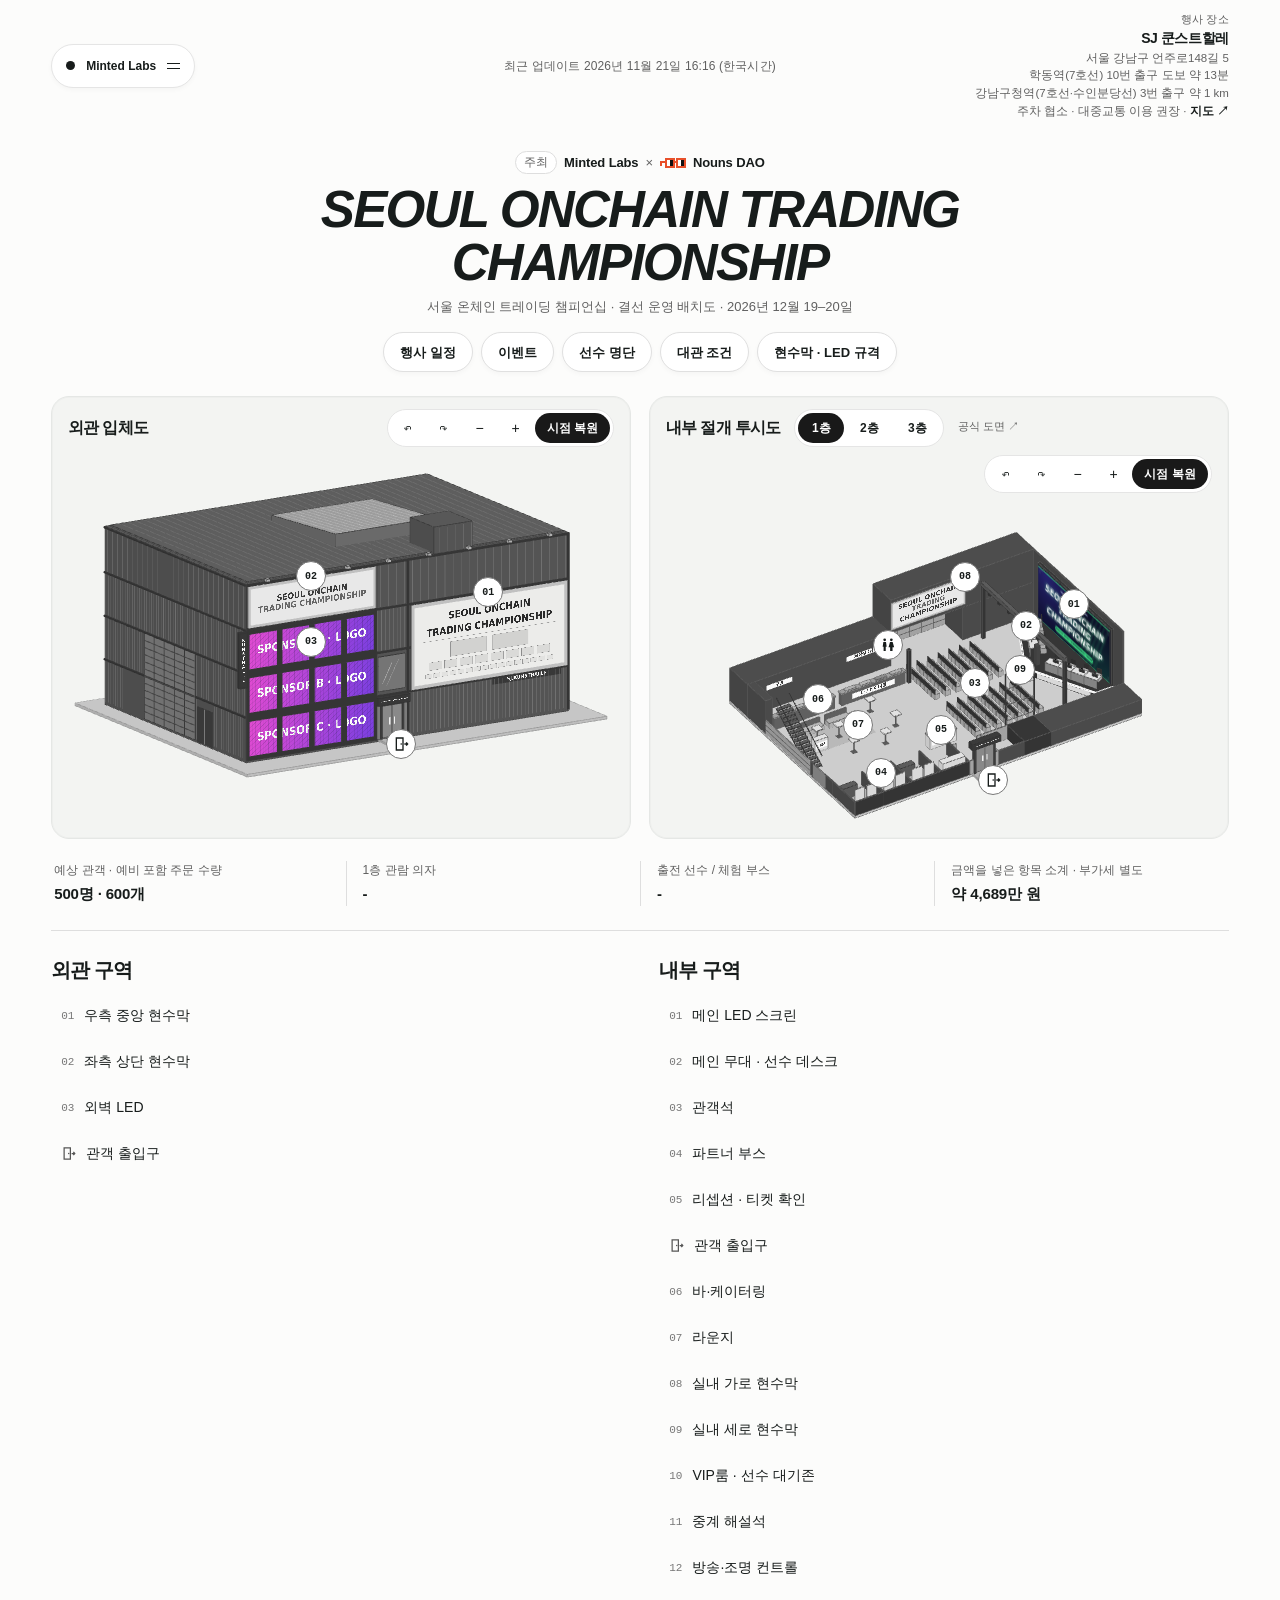
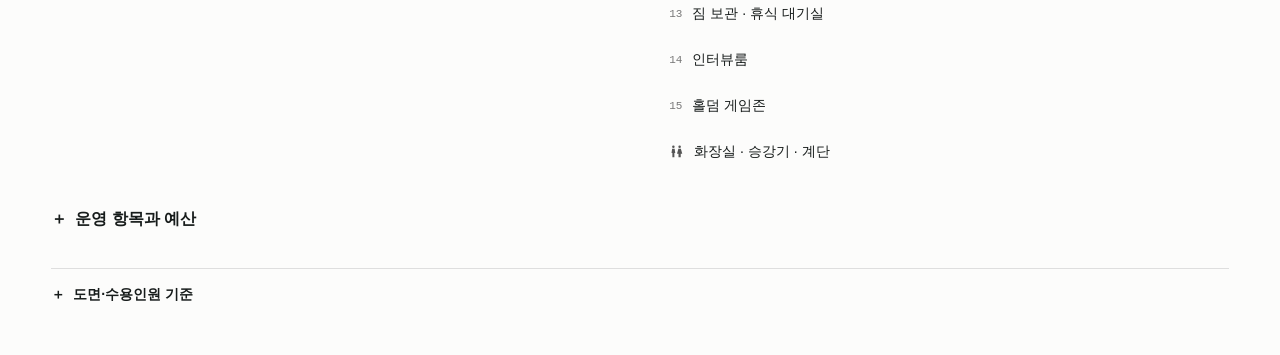
==== commit 0c55e95c: "Five refined screen pictures, a reception desk and lounge on 1F, creators on day 2 only - Main LED s" ====
--- a/index.html
+++ b/index.html
@@ -7,26 +7,27 @@
 <script src="model.js" defer></script><script src="plan.js" defer></script>
 </head><body>
 <header><details id="menu"><summary class="menupill" aria-label="Minted Labs · 목차">Minted Labs<span class="hamb" aria-hidden="true"></span></summary>
-<nav aria-label="목차"><a href="#plans">입체 도면</a><a href="#budget">운영 항목</a><a href="#areas">구역별 정보</a><a href="#basis">도면 기준</a><a href="#schedule" data-open="schedule">행사 일정</a><a href="#events" data-open="events">이벤트</a><a href="#players" data-open="players">선수 명단</a><a href="#terms" data-open="terms">대관 조건</a><a href="#signs" data-open="signs">현수막 · LED 규격</a></nav></details><p class="updated">최근 업데이트 2026년 11월 21일 16:02 (한국시간)</p><address class="venue" aria-label="행사 장소"><small>행사 장소</small><strong>SJ 쿤스트할레</strong><span>서울 강남구 언주로148길 5</span><span>학동역(7호선) 10번 출구 도보 약 13분</span><span>강남구청역(7호선·수인분당선) 3번 출구 약 1 km</span><span>주차 협소 · 대중교통 이용 권장 · <a href="https://map.naver.com/p/search/SJ%EC%BF%A4%EC%8A%A4%ED%8A%B8%ED%95%A0%EB%A0%88" target="_blank" rel="noopener">지도 ↗</a></span></address></header>
+<nav aria-label="목차"><a href="#plans">입체 도면</a><a href="#budget">운영 항목</a><a href="#areas">구역별 정보</a><a href="#basis">도면 기준</a><a href="#schedule" data-open="schedule">행사 일정</a><a href="#events" data-open="events">이벤트</a><a href="#players" data-open="players">선수 명단</a><a href="#terms" data-open="terms">대관 조건</a><a href="#signs" data-open="signs">현수막 · LED 규격</a></nav></details><p class="updated">최근 업데이트 2026년 11월 21일 16:16 (한국시간)</p><address class="venue" aria-label="행사 장소"><small>행사 장소</small><strong>SJ 쿤스트할레</strong><span>서울 강남구 언주로148길 5</span><span>학동역(7호선) 10번 출구 도보 약 13분</span><span>강남구청역(7호선·수인분당선) 3번 출구 약 1 km</span><span>주차 협소 · 대중교통 이용 권장 · <a href="https://map.naver.com/p/search/SJ%EC%BF%A4%EC%8A%A4%ED%8A%B8%ED%95%A0%EB%A0%88" target="_blank" rel="noopener">지도 ↗</a></span></address></header>
 <main><div class="heading"><p class="hosts"><span>주최</span>Minted Labs <i aria-hidden="true">×</i> <svg class="noggles" viewBox="0 0 16 6" aria-hidden="true"><path fill="#e8502a" d="M3 0h6v6H3zM10 0h6v6h-6zM9 2h1v1H9zM0 2h3v1H1v2H0z"/><path fill="#fff" d="M4 1h2v4H4zM11 1h2v4h-2z"/><path fill="#111" d="M6 1h2v4H6zM13 1h2v4h-2z"/></svg>Nouns DAO</p><h1>Seoul Onchain Trading <span>Championship</span></h1><p>서울 온체인 트레이딩 챔피언십 · 결선 운영 배치도 · 2026년 12월 19–20일</p><div class="tabs"><button type="button" class="tabpill" data-open="schedule">행사 일정</button><button type="button" class="tabpill" data-open="events">이벤트</button><button type="button" class="tabpill" data-open="players">선수 명단</button><button type="button" class="tabpill" data-open="terms">대관 조건</button><button type="button" class="tabpill" data-open="signs">현수막 · LED 규격</button></div></div>
 <section id="plans" class="paired" aria-label="외관과 내부 입체도"></section>
 <div class="metrics"><div class="metric"><small>예상 관객 · 예비 포함 주문 수량</small><span>500명 · 600개</span></div><div class="metric"><small>1층 관람 의자</small><span>-</span></div><div class="metric"><small>출전 선수 / 체험 부스</small><span>-</span></div><div class="metric"><small>금액을 넣은 항목 소계 · 부가세 별도</small><span>약 4,689만 원</span></div></div>
 <section id="areas" class="indexes" aria-label="구역별 정보"></section>
 <section class="ledger"><details id="budget"><summary>운영 항목과 예산</summary>
 <p>12월 19–20일 48시간 대관 안에서 설치, 19일 조별 예선, 20일 준결승·결승, 철거를 진행하는 안입니다. 관객 500명, 예비 포함 600명을 기준으로 수량을 잡았습니다. 금액은 모두 부가세 별도입니다. 대관·LED는 받은 금액이고 케이터링은 확정 전 단가입니다. ‘약’으로 표시한 금액은 일반적인 단가로 잡은 추정치이며, 견적이 필요한 항목은 -로 두었습니다. 주최팀이 참가자 모집과 현장 운영을 총괄하고, 플랫폼은 모의 거래 계정과 실시간 순위 화면을 제공합니다.</p>
-<table><thead><tr><th scope="col">항목</th><th scope="col">수량</th><th scope="col">단가</th><th scope="col">금액 (부가세 별도)</th></tr></thead><tbody><tr><th scope="row">MC</th><td>1명 × 2일</td><td>-</td><td>-</td></tr><tr><th scope="row">안내 스태프</th><td>3명 × 2일</td><td>130,000원</td><td>약 780,000원</td></tr><tr><th scope="row">전광판·중계 담당</th><td>1명 × 2일</td><td>-</td><td>-</td></tr><tr><th scope="row">부스 배너</th><td>14개</td><td>40,000원</td><td>약 560,000원</td></tr><tr><th scope="row">우측 중앙 현수막<small>11,820 × 5,680 mm · 출력과 고소 설치</small></th><td>1개</td><td>-</td><td>약 1,500,000원</td></tr><tr><th scope="row">좌측 상단 현수막<small>선택 · 9,700 × 2,800 mm · 출력과 고소 설치</small></th><td>1개</td><td>-</td><td>약 600,000원</td></tr><tr><th scope="row">실내 현수막<small>선택 · 가로형 6,300 × 2,380 mm, 세로형 2,430 × 5,540 mm</small></th><td>2개</td><td>250,000원</td><td>약 500,000원</td></tr><tr><th scope="row">대관 · 실내 메인 LED<small>12월 19–20일 · 설치와 철수 시간 포함</small></th><td>48시간</td><td>-</td><td>30,000,000원</td></tr><tr><th scope="row">케이터링<small>드호 케이터링 · 확정 아님 · <a href="catering-menu.pdf" target="_blank" rel="noopener">메뉴 PDF ↗</a></small></th><td>19일 150인분 + 20일 200인분</td><td>25,000원</td><td>8,750,000원</td></tr><tr><th scope="row">추가 음식 · 피자·치킨 배달<small>케이터링이 모자랄 때만 현장 주문</small></th><td>필요 시</td><td>-</td><td>-</td></tr><tr><th scope="row">케이터링 출장 · 세팅</th><td>2회</td><td>-</td><td>-</td></tr><tr><th scope="row">선수 PC·모니터·주변기기<small>본선은 4석 사용 · 8석은 20일 쇼매치 · 20일 밤 철수</small></th><td>선수 8세트 + 예비 2세트 × 2일</td><td>100,000원</td><td>약 2,000,000원</td></tr><tr><th scope="row">유선망·백업 회선·전력</th><td>1식 × 2일</td><td>-</td><td>-</td></tr><tr><th scope="row">중계 장비·기술 보조</th><td>단일 채널 · 19–20일</td><td>-</td><td>-</td></tr><tr><th scope="row">무대·음향·조명<small>기본 음향 · 무선 마이크 4대 · 기본 무대 6,000 × 2,000 × 500 mm 무료 · LED 조명은 별도 옵션</small></th><td>1식 × 2일</td><td>-</td><td>-</td></tr><tr><th scope="row">의자 추가 임대<small>대관처 보유 의자 114개 무료 · 관람 112석과 선수·운영석 13석 기준</small></th><td>11석 × 2일</td><td>4,000원</td><td>약 88,000원</td></tr><tr><th scope="row">부스 집기·공용 전기<small>테이블은 대관처 행사 테이블 사용 · 전기와 추가 집기만 견적</small></th><td>7개 부스 × 2일</td><td>-</td><td>-</td></tr><tr><th scope="row">행사 안전 요원</th><td>3명 × 2일</td><td>180,000원</td><td>약 1,080,000원</td></tr><tr><th scope="row">반입·철거·운송·청소<small>원상 복구 포함 · 종량제·분리수거 봉투 별도 구매</small></th><td>1회</td><td>-</td><td>-</td></tr><tr><th scope="row">입장 팔찌<small>500명 + 예비 100명 · 날짜별 색상 구분</small></th><td>600개 × 2일</td><td>150원</td><td>약 180,000원</td></tr><tr><th scope="row">이벤트 추첨권 · 추첨함<small>500명 + 예비 100명</small></th><td>600매 × 2일</td><td>-</td><td>약 100,000원</td></tr><tr><th scope="row">명찰 · 랜야드<small>스태프 · 선수 · VIP</small></th><td>100개</td><td>1,500원</td><td>약 150,000원</td></tr><tr><th scope="row">생수</th><td>600병 × 2일</td><td>500원</td><td>약 600,000원</td></tr><tr><th scope="row">안내물·소모품</th><td>1식</td><td>-</td><td>-</td></tr><tr><th scope="row">홀덤 게임존<small>3층 갤러리 추가 대관 · 카지노형 테이블 2대 · 칩 · 딜러 2명 · 무료 칩으로만 진행</small></th><td>1식 × 2일</td><td>-</td><td>-</td></tr><tr><th scope="row">심판·경기 진행 지원<small>19일 조별 예선 · 20일 준결승·결승</small></th><td>1팀 × 2일</td><td>-</td><td>-</td></tr></tbody><tfoot><tr><th scope="row" colspan="3">금액을 넣은 항목 소계<small>견적이 필요한 항목은 빠져 있습니다</small></th><td>약 46,888,000원</td></tr><tr><th scope="row" colspan="3">예비비</th><td>-</td></tr><tr><th scope="row" colspan="3">행사 총예산</th><td>-</td></tr></tfoot></table></details></section>
+<table><thead><tr><th scope="col">항목</th><th scope="col">수량</th><th scope="col">단가</th><th scope="col">금액 (부가세 별도)</th></tr></thead><tbody><tr><th scope="row">MC</th><td>1명 × 2일</td><td>-</td><td>-</td></tr><tr><th scope="row">안내 스태프</th><td>3명 × 2일</td><td>130,000원</td><td>약 780,000원</td></tr><tr><th scope="row">전광판·중계 담당</th><td>1명 × 2일</td><td>-</td><td>-</td></tr><tr><th scope="row">부스 배너</th><td>14개</td><td>40,000원</td><td>약 560,000원</td></tr><tr><th scope="row">우측 중앙 현수막<small>11,820 × 5,680 mm · 출력과 고소 설치</small></th><td>1개</td><td>-</td><td>약 1,500,000원</td></tr><tr><th scope="row">좌측 상단 현수막<small>선택 · 9,700 × 2,800 mm · 출력과 고소 설치</small></th><td>1개</td><td>-</td><td>약 600,000원</td></tr><tr><th scope="row">실내 현수막<small>선택 · 가로형 6,300 × 2,380 mm, 세로형 2,430 × 5,540 mm</small></th><td>2개</td><td>250,000원</td><td>약 500,000원</td></tr><tr><th scope="row">대관 · 실내 메인 LED<small>12월 19–20일 · 설치와 철수 시간 포함</small></th><td>48시간</td><td>-</td><td>30,000,000원</td></tr><tr><th scope="row">케이터링<small>드호 케이터링 · 확정 아님 · <a href="catering-menu.pdf" target="_blank" rel="noopener">메뉴 PDF ↗</a></small></th><td>19일 150인분 + 20일 200인분</td><td>25,000원</td><td>8,750,000원</td></tr><tr><th scope="row">추가 음식 · 피자·치킨 배달<small>케이터링이 모자랄 때만 현장 주문</small></th><td>필요 시</td><td>-</td><td>-</td></tr><tr><th scope="row">케이터링 출장 · 세팅</th><td>2회</td><td>-</td><td>-</td></tr><tr><th scope="row">선수 PC·모니터·주변기기<small>웹캠 포함 · 본선은 4석 사용 · 8석은 20일 쇼매치 · 20일 밤 철수</small></th><td>선수 8세트 + 예비 2세트 × 2일</td><td>100,000원</td><td>약 2,000,000원</td></tr><tr><th scope="row">유선망·백업 회선·전력</th><td>1식 × 2일</td><td>-</td><td>-</td></tr><tr><th scope="row">중계 장비·기술 보조</th><td>단일 채널 · 19–20일</td><td>-</td><td>-</td></tr><tr><th scope="row">무대·음향·조명<small>기본 음향 · 무선 마이크 4대 · 기본 무대 6,000 × 2,000 × 500 mm 무료 · LED 조명은 별도 옵션</small></th><td>1식 × 2일</td><td>-</td><td>-</td></tr><tr><th scope="row">의자 추가 임대<small>대관처 보유 의자 114개 무료 · 관람 112석과 선수·운영석 13석 기준</small></th><td>11석 × 2일</td><td>4,000원</td><td>약 88,000원</td></tr><tr><th scope="row">부스 집기·공용 전기<small>테이블은 대관처 행사 테이블 사용 · 전기와 추가 집기만 견적</small></th><td>7개 부스 × 2일</td><td>-</td><td>-</td></tr><tr><th scope="row">행사 안전 요원</th><td>3명 × 2일</td><td>180,000원</td><td>약 1,080,000원</td></tr><tr><th scope="row">반입·철거·운송·청소<small>원상 복구 포함 · 종량제·분리수거 봉투 별도 구매</small></th><td>1회</td><td>-</td><td>-</td></tr><tr><th scope="row">입장 팔찌<small>500명 + 예비 100명 · 날짜별 색상 구분</small></th><td>600개 × 2일</td><td>150원</td><td>약 180,000원</td></tr><tr><th scope="row">이벤트 추첨권 · 추첨함<small>500명 + 예비 100명</small></th><td>600매 × 2일</td><td>-</td><td>약 100,000원</td></tr><tr><th scope="row">명찰 · 랜야드<small>스태프 · 선수 · VIP</small></th><td>100개</td><td>1,500원</td><td>약 150,000원</td></tr><tr><th scope="row">생수</th><td>600병 × 2일</td><td>500원</td><td>약 600,000원</td></tr><tr><th scope="row">안내물·소모품</th><td>1식</td><td>-</td><td>-</td></tr><tr><th scope="row">홀덤 게임존<small>3층 갤러리 추가 대관 · 카지노형 테이블 2대 · 칩 · 딜러 2명 · 무료 칩으로만 진행</small></th><td>1식 × 2일</td><td>-</td><td>-</td></tr><tr><th scope="row">심판·경기 진행 지원<small>19일 조별 예선 · 20일 준결승·결승</small></th><td>1팀 × 2일</td><td>-</td><td>-</td></tr></tbody><tfoot><tr><th scope="row" colspan="3">금액을 넣은 항목 소계<small>견적이 필요한 항목은 빠져 있습니다</small></th><td>약 46,888,000원</td></tr><tr><th scope="row" colspan="3">예비비</th><td>-</td></tr><tr><th scope="row" colspan="3">행사 총예산</th><td>-</td></tr></tfoot></table></details></section>
 <details id="basis" class="notes"><summary>도면·수용인원 기준</summary><p>건물 크기와 층별 구성은 행사장의 공식 도면을 따랐습니다. 정면 24.38 m, 깊이 17.07 m이고 층고는 1–3층 각 2.89 m, 4층 3.04 m입니다. 동쪽 벽의 10 × 5 m LED 스크린과 바 카운터는 기존 시설입니다. 내부 입체도는 1·2·3층을 각각 바닥에서 1.2 m 높이로 잘라 그렸습니다.</p><p>대관 안내서는 1층을 약 500명 규모로 안내하고, 서울컨벤션뷰로의 1층 기준은 극장식 400명, 세미나식 300명, 연회식 200명입니다. 관객 500명(예비 포함 600명)은 의자 112석과 스탠딩, 2층 관람을 합친 계획 인원이며, 동시에 받을 수 있는 인원은 대관처 승인이 필요합니다. 관람 의자 112석·선수석 8개·무대·조명 트러스·부스 7곳·VIP룸·선수 대기존·방송·조명 컨트롤·해설석은 제안 배치이며, 통로와 음식 반입을 포함한 최종안은 대관처와 확인해야 합니다.</p>
 <p><a href="https://www.sjkunsthalle.com/_files/ugd/f9390f_e8d3d3e585f7497288ba45912c586fef.pdf#page=3" target="_blank" rel="noopener">공식 층별 도면 ↗</a> · <a href="https://kr.miceseoul.com/kor/pgm/smaMng/miceVenueView.do?menuNo=800010&amp;smaSn=335&amp;fcltySn=314&amp;langCodeId=ko" target="_blank" rel="noopener">시설별 수용인원 ↗</a></p></details>
-<dialog id="schedule" class="layer" aria-labelledby="schedule-title"><div class="layerhead"><div><h2 id="schedule-title">행사 일정</h2><p>2026년 12월 19–20일 · 양일 10:00–19:00 · 한국시간 · 제안안 · 시간 미확정</p></div><button type="button" class="layerclose" data-close aria-label="닫기">×</button></div><div class="layerbody"><div class="days"><section><h3>12월 19일 (토)<span>조별 예선 · 4경기 · 행사 10:00–19:00</span></h3><table class="timeline"><tbody><tr class="prep"><th scope="row">00:00–07:00</th><td>장비 반입 · 설치 (무대, 선수석, 조명, 중계, 부스)</td></tr><tr class="prep"><th scope="row">07:00–09:00</th><td>기술 점검 · 리허설 (선수 PC, 회선, 중계 화면, 투표 화면)</td></tr><tr class="prep"><th scope="row">09:00–10:00</th><td>케이터링 · 부스 · 등록대 준비</td></tr><tr><th scope="row">10:00–10:30</th><td>입장 · 체크인으로 플레이 카드, 모의 잔고, 칩 지급 · 부스 게임과 오픈 챌린지 시작 · 우승자 예측 1차 투표 시작</td></tr><tr><th scope="row">10:30–11:00</th><td>시범 경기 · 화면과 순위표 보는 법, 예측 투표 방법 안내</td></tr><tr><th scope="row">11:00–11:30</th><td>오프닝 · 선수 16명 소개 · 공개 조 추첨 · 우승자 예측 1차 마감</td></tr><tr><th scope="row">11:30–12:15</th><td>조별 예선 A조 · 4명, 20분 · 상위 2명 진출 · 경기 전 세션 투표</td></tr><tr><th scope="row">12:15–13:00</th><td>조별 예선 B조 · 4명, 20분 · 상위 2명 진출 · 경기 전 세션 투표</td></tr><tr><th scope="row">13:00–14:30</th><td>휴식 · 점심 · 오전 진출자 발표 · 오픈 챌린지와 부스 보너스 타임</td></tr><tr><th scope="row">14:30–15:00</th><td>스폰서 쇼케이스 · 메인 스폰서 3곳, 각 7분 · 부스 순위 중간 발표</td></tr><tr><th scope="row">15:00–16:00</th><td>쇼매치 · 출연진 미정 (제안: 관객 전체 대 크리에이터, 휴대폰 투표로 참여)</td></tr><tr><th scope="row">16:00–16:45</th><td>조별 예선 C조 · 4명, 20분 · 상위 2명 진출 · 경기 전 세션 투표</td></tr><tr><th scope="row">16:45–17:30</th><td>조별 예선 D조 · 4명, 20분 · 상위 2명 진출 · 경기 전 세션 투표</td></tr><tr><th scope="row">17:30–18:00</th><td>준결승 조 편성 발표 · 1일차 예측 순위 · 우승자 예측 2차 투표 시작</td></tr><tr><th scope="row">18:00–19:00</th><td>네트워킹 · 부스 마지막 게임 · 18:45 종료, 19:00 폐장</td></tr><tr class="prep"><th scope="row">19:00–20:00</th><td>관객 퇴장 · 20일 경기 점검 (선수석·중계 장비는 그대로 둠)</td></tr></tbody></table></section><section><h3>12월 20일 (일)<span>준결승 2경기 · 결승 · 행사 10:00–19:00</span></h3><table class="timeline"><tbody><tr class="prep"><th scope="row">08:00–09:30</th><td>공간 점검 · 선수 PC·회선 재점검</td></tr><tr class="prep"><th scope="row">09:30–10:00</th><td>케이터링 · 등록대 준비</td></tr><tr><th scope="row">10:00–10:30</th><td>입장 · 부스와 오픈 챌린지 재개 · 우승자 예측 2차 투표 계속</td></tr><tr><th scope="row">10:30–11:00</th><td>1일차 하이라이트 · 준결승 진출자 8명 소개</td></tr><tr><th scope="row">11:00–12:00</th><td>스폰서 쇼케이스 · 메인 스폰서 2곳, 각 7분 · 경기 관전 안내 · 비즈니스 라운드테이블 병행 (장소 미정)</td></tr><tr><th scope="row">12:00–13:00</th><td>휴식 · 점심 · 오픈 챌린지 계속 · 우승자 예측 2차 마감</td></tr><tr><th scope="row">13:00–13:45</th><td>준결승 1조 · 4명, 20분 · 상위 2명 결승 진출 · 경기 전 세션 투표</td></tr><tr><th scope="row">13:45–14:30</th><td>준결승 2조 · 4명, 20분 · 상위 2명 결승 진출 · 경기 전 세션 투표</td></tr><tr><th scope="row">14:30–15:00</th><td>오픈 챌린지 이벤트 경기 · 1일차 상위 방문객이 메인 무대에서 5분 · 스폰서 쇼케이스 1곳</td></tr><tr><th scope="row">15:00–16:00</th><td>쇼매치 · 출연진 미정 (제안: 결승 진출자 4명 + 크리에이터 4명, 무대 8석)</td></tr><tr><th scope="row">16:00–17:00</th><td>부스 마지막 미션 · 오픈 챌린지 마감 · 우승자 예측 3차 투표</td></tr><tr><th scope="row">17:00–17:30</th><td>결승 진출자 4명 소개 · 우승자 예측 3차 마감 · 투표 현황 공개</td></tr><tr><th scope="row">17:30–18:00</th><td>결승 · 4명, 30분</td></tr><tr><th scope="row">18:00–18:30</th><td>결과 검증 · 검증 담당 2명이 따로 확인하고 수석 심판이 승인 · 결승 진출자 인터뷰 (3층 인터뷰룸) · 예측 순위 집계</td></tr><tr><th scope="row">18:30–19:00</th><td>시상 · 우승자와 예측왕 발표 · 폐회 · 19:00 폐장</td></tr><tr class="prep"><th scope="row">19:00–24:00</th><td>관객 퇴장 · 철거 · 장비 반출 · 청소</td></tr><tr class="prep"><th scope="row">24:00</th><td>대관 종료</td></tr></tbody></table><p class="legend"><i></i>설치 · 점검 · 철거 시간</p></section></div><p class="layernote">행사 시간과 전체 틀은 11월 21일에 받은 행사 계획안을 따르고, 본선 방식은 1:1 대신 4명이 함께 뛰는 조별 방식으로 바꾼 제안입니다. 선수 16명이 19일에 4개 조로 나뉘어 조마다 상위 2명이 올라가고, 20일에 8명이 준결승 2개 조를 거쳐 4명이 결승을 치릅니다. 3·4위는 결승 순위로 정합니다. 경기는 모두 7경기이며, 조별 예선과 준결승 20분, 결승 30분, 조마다 상위 2명 진출은 제안값입니다. 한 경기 구간은 45분으로 잡았습니다(투표 마감과 입장 5분, 경기 20분, 검증·결과·인터뷰 15분, 다음 조 준비 5분). 경기마다 세션 투표를 하고, 우승자 예측은 세 번 받습니다. 자세한 규칙은 이벤트 팝업에 있습니다. 무대의 선수 데스크 8석 중 본선은 4석을 쓰고, 8석 전체는 20일 쇼매치에 씁니다. 모든 거래는 실제 가치가 없는 모의 잔고로 합니다. 대관은 48시간이며 12월 19일 00:00부터 21일 00:00까지로 가정했습니다. 19일 10:00에 문을 열려면 설치를 새벽에 해야 하므로, 대관 시작 시각과 전날 반입이 가능한지 대관처에 확인해야 합니다. 회색으로 표시한 설치·점검·철거 시간은 제안입니다.</p></div></dialog>
+<dialog id="schedule" class="layer" aria-labelledby="schedule-title"><div class="layerhead"><div><h2 id="schedule-title">행사 일정</h2><p>2026년 12월 19–20일 · 양일 10:00–19:00 · 한국시간 · 제안안 · 시간 미확정</p></div><button type="button" class="layerclose" data-close aria-label="닫기">×</button></div><div class="layerbody"><div class="days"><section><h3>12월 19일 (토)<span>조별 예선 · 4경기 · 행사 10:00–19:00</span></h3><table class="timeline"><tbody><tr class="prep"><th scope="row">00:00–07:00</th><td>장비 반입 · 설치 (무대, 선수석, 조명, 중계, 부스)</td></tr><tr class="prep"><th scope="row">07:00–09:00</th><td>기술 점검 · 리허설 (선수 PC, 회선, 중계 화면, 투표 화면)</td></tr><tr class="prep"><th scope="row">09:00–10:00</th><td>케이터링 · 부스 · 리셉션 준비</td></tr><tr><th scope="row">10:00–10:30</th><td>입장 · 체크인으로 플레이 카드, 모의 잔고, 칩 지급 · 부스 게임과 오픈 챌린지 시작 · 우승자 예측 1차 투표 시작</td></tr><tr><th scope="row">10:30–11:00</th><td>시범 경기 · 화면과 순위표 보는 법, 예측 투표 방법 안내</td></tr><tr><th scope="row">11:00–11:30</th><td>오프닝 · 선수 16명 소개 · 공개 조 추첨 · 우승자 예측 1차 마감</td></tr><tr><th scope="row">11:30–12:15</th><td>조별 예선 A조 · 4명, 20분 · 상위 2명 진출 · 경기 전 세션 투표</td></tr><tr><th scope="row">12:15–13:00</th><td>조별 예선 B조 · 4명, 20분 · 상위 2명 진출 · 경기 전 세션 투표</td></tr><tr><th scope="row">13:00–14:30</th><td>휴식 · 점심 · 오전 진출자 발표 · 오픈 챌린지와 부스 보너스 타임</td></tr><tr><th scope="row">14:30–15:00</th><td>스폰서 쇼케이스 · 메인 스폰서 3곳, 각 7분 · 부스 순위 중간 발표</td></tr><tr><th scope="row">15:00–16:00</th><td>도전자 무대 · 오전 모바일·오픈 챌린지 상위 관객 8명이 무대 8석에서 10분 (제안)</td></tr><tr><th scope="row">16:00–16:45</th><td>조별 예선 C조 · 4명, 20분 · 상위 2명 진출 · 경기 전 세션 투표</td></tr><tr><th scope="row">16:45–17:30</th><td>조별 예선 D조 · 4명, 20분 · 상위 2명 진출 · 경기 전 세션 투표</td></tr><tr><th scope="row">17:30–18:00</th><td>준결승 조 편성 발표 · 1일차 예측 순위 · 우승자 예측 2차 투표 시작</td></tr><tr><th scope="row">18:00–19:00</th><td>네트워킹 · 부스 마지막 게임 · 18:45 종료, 19:00 폐장</td></tr><tr class="prep"><th scope="row">19:00–20:00</th><td>관객 퇴장 · 20일 경기 점검 (선수석·중계 장비는 그대로 둠)</td></tr></tbody></table></section><section><h3>12월 20일 (일)<span>준결승 2경기 · 결승 · 행사 10:00–19:00</span></h3><table class="timeline"><tbody><tr class="prep"><th scope="row">08:00–09:30</th><td>공간 점검 · 선수 PC·회선 재점검</td></tr><tr class="prep"><th scope="row">09:30–10:00</th><td>케이터링 · 리셉션 준비</td></tr><tr><th scope="row">10:00–10:30</th><td>입장 · 부스와 오픈 챌린지 재개 · 우승자 예측 2차 투표 계속</td></tr><tr><th scope="row">10:30–11:00</th><td>1일차 하이라이트 · 준결승 진출자 8명 소개</td></tr><tr><th scope="row">11:00–12:00</th><td>스폰서 쇼케이스 · 메인 스폰서 2곳, 각 7분 · 경기 관전 안내 · 비즈니스 라운드테이블 병행 (장소 미정)</td></tr><tr><th scope="row">12:00–13:00</th><td>휴식 · 점심 · 오픈 챌린지 계속 · 우승자 예측 2차 마감</td></tr><tr><th scope="row">13:00–13:45</th><td>준결승 1조 · 4명, 20분 · 상위 2명 결승 진출 · 경기 전 세션 투표</td></tr><tr><th scope="row">13:45–14:30</th><td>준결승 2조 · 4명, 20분 · 상위 2명 결승 진출 · 경기 전 세션 투표</td></tr><tr><th scope="row">14:30–15:00</th><td>관객 전체 대 크리에이터 · 관객이 휴대폰 투표로 주문을 정해 크리에이터와 겨룸 (제안) · 스폰서 쇼케이스 1곳</td></tr><tr><th scope="row">15:00–16:00</th><td>크리에이터 쇼매치 · 결승 진출자 4명 + 크리에이터 4명, 무대 8석 (제안 · 출연진 미정)</td></tr><tr><th scope="row">16:00–17:00</th><td>부스 마지막 미션 · 오픈 챌린지 마감 · 우승자 예측 3차 투표</td></tr><tr><th scope="row">17:00–17:30</th><td>결승 진출자 4명 소개 · 우승자 예측 3차 마감 · 투표 현황 공개</td></tr><tr><th scope="row">17:30–18:00</th><td>결승 · 4명, 30분</td></tr><tr><th scope="row">18:00–18:30</th><td>결과 검증 · 검증 담당 2명이 따로 확인하고 수석 심판이 승인 · 결승 진출자 인터뷰 (3층 인터뷰룸) · 예측 순위 집계</td></tr><tr><th scope="row">18:30–19:00</th><td>시상 · 우승자와 예측왕 발표 · 폐회 · 19:00 폐장</td></tr><tr class="prep"><th scope="row">19:00–24:00</th><td>관객 퇴장 · 철거 · 장비 반출 · 청소</td></tr><tr class="prep"><th scope="row">24:00</th><td>대관 종료</td></tr></tbody></table><p class="legend"><i></i>설치 · 점검 · 철거 시간</p></section></div><p class="layernote">행사 시간과 전체 틀은 11월 21일에 받은 행사 계획안을 따르고, 본선 방식은 1:1 대신 4명이 함께 뛰는 조별 방식으로 바꾼 제안입니다. 선수 16명이 19일에 4개 조로 나뉘어 조마다 상위 2명이 올라가고, 20일에 8명이 준결승 2개 조를 거쳐 4명이 결승을 치릅니다. 3·4위는 결승 순위로 정합니다. 경기는 모두 7경기이며, 조별 예선과 준결승 20분, 결승 30분, 조마다 상위 2명 진출은 제안값입니다. 한 경기 구간은 45분으로 잡았습니다(투표 마감과 입장 5분, 경기 20분, 검증·결과·인터뷰 15분, 다음 조 준비 5분). 경기마다 세션 투표를 하고, 우승자 예측은 세 번 받습니다. 자세한 규칙은 이벤트 팝업에 있습니다. 무대의 선수 데스크 8석 중 본선은 4석을 쓰고, 8석 전체는 19일 도전자 무대와 20일 크리에이터 쇼매치에 씁니다. 크리에이터는 20일에만 참석하므로 크리에이터가 나오는 순서는 모두 20일에 두었습니다. 모든 거래는 실제 가치가 없는 모의 잔고로 합니다. 대관은 48시간이며 12월 19일 00:00부터 21일 00:00까지로 가정했습니다. 19일 10:00에 문을 열려면 설치를 새벽에 해야 하므로, 대관 시작 시각과 전날 반입이 가능한지 대관처에 확인해야 합니다. 회색으로 표시한 설치·점검·철거 시간은 제안입니다.</p></div></dialog>
 <dialog id="events" class="layer" aria-labelledby="events-title"><div class="layerhead"><div><h2 id="events-title">이벤트</h2><p>승부 예측 투표는 제안안 · 나머지는 미정, 정해지면 채웁니다</p></div><button type="button" class="layerclose" data-close aria-label="닫기">×</button></div><div class="layerbody"><div class="terms"><section class="tbd-sec"><h3>부스 체험 · 7곳<em>미정 · 내용 추가 필요</em></h3><div class="tbd-blank" aria-label="내용 입력 예정"></div><p class="tbd-need">준비할 것 (예상)</p><ul><li>참여 파트너와 부스별 체험 내용</li><li>부스 집기(테이블·배너)·전기·인터넷</li><li>체험용 기기와 계정</li><li>참여 인증 방식(스탬프·QR 등)</li></ul></section><section class="tbd-sec"><h3>무대 프로그램<em>미정 · 내용 추가 필요</em></h3><div class="tbd-blank" aria-label="내용 입력 예정"></div><p class="tbd-need">준비할 것 (예상)</p><ul><li>19일·20일 무대 순서와 시간</li><li>파트너 세션·발표자</li><li>MC 대본과 송출 화면</li><li>마이크·음향·조명 큐</li></ul></section><section class="tbd-sec"><h3>관객 이벤트 · 승부 예측 투표<em>제안 · 확정 전</em></h3><ul><li><b>세션 투표</b>: 본선 7경기마다, 경기 시작 전에 그 조의 1위를 4명 중에서 고릅니다. 시작 벨에 마감하고, 맞히면 10점입니다.</li><li><b>우승자 예측</b>: 세 번 받습니다. 1차는 19일 조 추첨 전 16명 중에서(50점), 2차는 준결승 전 8명 중에서(30점), 3차는 결승 전 4명 중에서(10점). 가장 먼저 맞힌 차수의 점수만 받습니다.</li><li><b>쇼매치 투표</b>: 쇼매치에서도 같은 화면으로 투표합니다. 점수는 본선 투표의 절반으로 둡니다.</li><li><b>참여 방법</b>: 체크인 때 열리는 플레이 카드에서 투표합니다. 팔찌 한 개에 한 표이고, 경기 2분 전에 진행자가 안내하며 스크린에 QR을 띄웁니다.</li><li><b>화면</b>: 득표율은 마감 뒤에 메인 스크린에 공개합니다. 마감 전에 보여 주면 표가 한쪽으로 쏠립니다.</li><li><b>순위와 시상</b>: 예측 점수 순위를 플레이 카드와 스크린에 띄우고, 20일 시상식에서 예측왕 1–3위를 무대에서 부릅니다. 동점이면 먼저 투표한 사람이 앞섭니다.</li><li><b>보상</b>: 참가비와 판돈이 없고, 점수는 살 수 없으며 돈으로 바뀌지 않습니다. 상품은 굿즈 수준으로 두고, 투표에 참여할 때마다 추첨권을 줍니다. 경품 지급 방식은 사전에 법률 검토를 받습니다.</li><li><b>준비할 것</b>: 플레이 카드 투표·순위 기능, 스크린용 득표율 화면, 운영 담당 1명, 예측왕 상품과 추첨 경품.</li></ul></section><section class="tbd-sec"><h3>홀덤 게임존<em>미정 · 내용 추가 필요</em></h3><div class="tbd-blank" aria-label="내용 입력 예정"></div><p class="tbd-need">준비할 것 (예상)</p><ul><li>운영 방식(토너먼트·자유 게임)과 참가 방법</li><li>카지노형 테이블 2대·칩·카드·딜러 2명</li><li>순위 집계와 경품</li><li>무료 칩만 사용 · 경품 지급 법률 검토</li></ul></section><section class="tbd-sec"><h3>시상<em>미정 · 내용 추가 필요</em></h3><div class="tbd-blank" aria-label="내용 입력 예정"></div><p class="tbd-need">준비할 것 (예상)</p><ul><li>시상 부문과 순위</li><li>상금·트로피·인증서</li><li>시상자와 무대 동선</li><li>지급 조건과 일정</li></ul></section><section class="tbd-sec"><h3>기타<em>미정 · 내용 추가 필요</em></h3><div class="tbd-blank" aria-label="내용 입력 예정"></div><p class="tbd-need">준비할 것 (예상)</p><ul><li>포토존·굿즈</li><li>촬영·콘텐츠 제작</li><li>네트워킹 프로그램</li></ul></section></div><p class="layernote">승부 예측 투표는 제안안이며 점수와 횟수는 조정할 수 있습니다. 나머지 이벤트는 아직 정해지지 않았습니다. 준비할 것을 미리 적어 둔 목록이며, 정해지는 대로 각 칸을 채웁니다.</p></div></dialog>
-<dialog id="players" class="layer" aria-labelledby="players-title"><div class="layerhead"><div><h2 id="players-title">선수 명단</h2><p>초청 크리에이터 · KOL · 인원 미정, 곧 추가 예정</p></div><button type="button" class="layerclose" data-close aria-label="닫기">×</button></div><div class="layerbody"><table class="roster"><thead><tr><th scope="col">번호</th><th scope="col">이름</th><th scope="col">상태</th></tr></thead><tbody><tr class="grp"><th scope="rowgroup" colspan="3">초청 크리에이터<em>인원 미정 · 곧 추가 예정</em></th></tr><tr><td class="seat">01</td><th scope="row">자두두</th><td class="tbd">명단 추가</td></tr><tr><td class="seat">02</td><th scope="row"><span class="blank"></span></th><td class="tbd">추가 예정</td></tr><tr><td class="seat">03</td><th scope="row"><span class="blank"></span></th><td class="tbd">추가 예정</td></tr></tbody><tbody><tr class="grp"><th scope="rowgroup" colspan="3">KOL<em>인원 미정 · 곧 추가 예정</em></th></tr><tr><td class="seat">01</td><th scope="row"><span class="blank"></span></th><td class="tbd">추가 예정</td></tr><tr><td class="seat">02</td><th scope="row"><span class="blank"></span></th><td class="tbd">추가 예정</td></tr></tbody></table><p class="layernote">출전 인원과 명단은 아직 확정되지 않았습니다. 빈칸은 섭외가 정해지는 대로 채웁니다.</p></div></dialog>
+<dialog id="players" class="layer" aria-labelledby="players-title"><div class="layerhead"><div><h2 id="players-title">선수 명단</h2><p>초청 크리에이터 · KOL · 인원 미정, 곧 추가 예정 · 크리에이터는 20일에만 참석</p></div><button type="button" class="layerclose" data-close aria-label="닫기">×</button></div><div class="layerbody"><table class="roster"><thead><tr><th scope="col">번호</th><th scope="col">이름</th><th scope="col">상태</th></tr></thead><tbody><tr class="grp"><th scope="rowgroup" colspan="3">초청 크리에이터<em>20일만 참석 · 인원 미정 · 곧 추가 예정</em></th></tr><tr><td class="seat">01</td><th scope="row">자두두</th><td class="tbd">명단 추가</td></tr><tr><td class="seat">02</td><th scope="row"><span class="blank"></span></th><td class="tbd">추가 예정</td></tr><tr><td class="seat">03</td><th scope="row"><span class="blank"></span></th><td class="tbd">추가 예정</td></tr></tbody><tbody><tr class="grp"><th scope="rowgroup" colspan="3">KOL<em>인원 미정 · 곧 추가 예정</em></th></tr><tr><td class="seat">01</td><th scope="row"><span class="blank"></span></th><td class="tbd">추가 예정</td></tr><tr><td class="seat">02</td><th scope="row"><span class="blank"></span></th><td class="tbd">추가 예정</td></tr></tbody></table><p class="layernote">출전 인원과 명단은 아직 확정되지 않았습니다. 빈칸은 섭외가 정해지는 대로 채웁니다.</p></div></dialog>
 <dialog id="banner-layout" class="layer" aria-labelledby="banner-layout-title"><div class="layerhead"><div><h2 id="banner-layout-title">우측 중앙 현수막 · 예상 레이아웃</h2><p>11,820 × 5,680 mm · 행사명과 파트너 등급 배치 시안</p></div><button type="button" class="layerclose" data-close aria-label="닫기">×</button></div><div class="layerbody"><div class="bnr" role="img" aria-label="현수막 시안: 위쪽에 주최와 행사명, 그 아래 1등급 큰 로고 2칸, 2등급 로고 10칸 한 줄, 3등급 작은 로고 여러 칸"><div class="bnr-head"><small>Minted Labs × Nouns DAO</small><b>SEOUL ONCHAIN<br>TRADING CHAMPIONSHIP</b><small>2026.12.19–20 · SJ KUNSTHALLE · SEOUL</small></div><div class="bnr-tier t1"><span>TITLE PARTNER</span><div><i class=""></i><i class=""></i></div></div><div class="bnr-tier t2"><span>PARTNERS</span><div><i class=""></i><i class=""></i><i class=""></i><i class=""></i><i class=""></i><i class=""></i><i class=""></i><i class=""></i><i class=""></i><i class=""></i></div></div><div class="bnr-tier t3"><span>SUPPORTED BY</span><div><i class=""></i><i class=""></i><i class=""></i><i class=""></i><i class=""></i><i class=""></i><i class=""></i><i class=""></i><i class=""></i><i class=""></i><i class=""></i><i class=""></i><i class=""></i><i class=""></i><i class=""></i><i class=""></i><i class=""></i><i class=""></i></div></div></div><table class="timeline specs bnr-spec"><tbody><tr><th scope="row">행사명 구역</th><td>위쪽 약 2,300 mm<small>주최 표기, 행사명 두 줄, 날짜·장소 한 줄</small></td></tr><tr><th scope="row">1등급 · 1–2곳</th><td>로고 칸 각 약 2,800 × 1,100 mm<small>1곳이면 가운데 한 칸을 크게 씁니다</small></td></tr><tr><th scope="row">2등급 · 6–10곳</th><td>로고 칸 각 약 990 × 600 mm<small>한 줄 기준 · 6곳이면 칸을 넓혀 같은 줄에 맞춥니다</small></td></tr><tr><th scope="row">3등급</th><td>로고 칸 각 약 520 × 300 mm<small>한 줄에 18곳 정도 · 더 많으면 두 줄로 늘리고 칸을 줄입니다</small></td></tr></tbody></table><p class="layernote">현수막은 2–3층 높이(지상 약 3.4–9.1 m)에 걸려 길 건너에서 보게 되므로, 3등급 로고는 가까이에서만 읽히는 크기입니다. 3등급이 많아지면 줄을 늘리기보다 실내 파트너월이나 행사 화면에 함께 싣는 편이 읽기 좋습니다. 로고 수와 최종 디자인이 정해지면 칸 크기를 다시 맞춥니다.</p></div></dialog>
 <dialog id="stage-drafts" class="layer" aria-labelledby="stage-drafts-title"><div class="layerhead"><div><h2 id="stage-drafts-title">메인 무대 시안 A · B</h2><p>오각형 돌출 무대 · 폭 10 m 안팎 · 높이 0.6 m · 도면은 시안 A 기준</p></div><button type="button" class="layerclose" data-close aria-label="닫기">×</button></div><div class="layerbody"><div class="drafts"><section><h3>시안 A · 사선 모서리를 따라 바깥쪽 객석을 봄 · 현재 도면</h3><div class="plan"><svg viewBox="0 0 704 404" role="img" aria-label="시안 A 평면도: 사선 모서리를 따라 좌우 4석씩 바깥쪽 객석을 향한 데스크"><defs><pattern id="pBh" width="6" height="6" patternUnits="userSpaceOnUse" patternTransform="rotate(45)"><line x1="0" y1="0" x2="0" y2="6" stroke="#c9c9c9" stroke-width="1.4"></line></pattern><marker id="pBt" viewBox="0 0 6 6" refX="3" refY="3" markerWidth="6" markerHeight="6" orient="auto"><path d="M3 0v6" stroke="#555" stroke-width="1.2"></path></marker><marker id="pBa" viewBox="0 0 8 8" refX="7" refY="4" markerWidth="7" markerHeight="7" orient="auto"><path d="M0 0L8 4L0 8z" fill="#2f8f57"></path></marker></defs><rect x="24.0" y="24.0" width="655.6" height="9.7" fill="#e4e4e4"></rect><rect x="24.0" y="33.7" width="54.6" height="268.2" fill="url(#pBh)" stroke="#bdbdbd"></rect><text x="51.3" y="164.8" font-size="11" fill="#777" text-anchor="middle" transform="rotate(-90 51.28 164.80000000000013)">창고 · 대관 제외</text><rect x="614.9" y="33.7" width="64.7" height="338.8" fill="url(#pBh)" stroke="#bdbdbd"></rect><text x="648.8" y="200.0" font-size="11" fill="#777" text-anchor="middle" transform="rotate(-90 648.8000000000001 200)">승강기 · 창고</text><rect x="126.7" y="41.6" width="440.0" height="8.8" fill="#3a3a3a"></rect><text x="346.7" y="47.8" font-size="9" fill="#fff" text-anchor="middle" dominant-baseline="middle">LED 스크린 10 m</text><rect x="140.2" y="335.5" width="18.5" height="18.5" fill="#cfcfcf" stroke="#9a9a9a" stroke-width=".6"></rect><rect x="162.2" y="335.5" width="18.5" height="18.5" fill="#cfcfcf" stroke="#9a9a9a" stroke-width=".6"></rect><rect x="184.2" y="335.5" width="18.5" height="18.5" fill="#cfcfcf" stroke="#9a9a9a" stroke-width=".6"></rect><rect x="206.2" y="335.5" width="18.5" height="18.5" fill="#cfcfcf" stroke="#9a9a9a" stroke-width=".6"></rect><rect x="228.2" y="335.5" width="18.5" height="18.5" fill="#cfcfcf" stroke="#9a9a9a" stroke-width=".6"></rect><rect x="250.2" y="335.5" width="18.5" height="18.5" fill="#cfcfcf" stroke="#9a9a9a" stroke-width=".6"></rect><rect x="272.2" y="335.5" width="18.5" height="18.5" fill="#cfcfcf" stroke="#9a9a9a" stroke-width=".6"></rect><rect x="294.2" y="335.5" width="18.5" height="18.5" fill="#cfcfcf" stroke="#9a9a9a" stroke-width=".6"></rect><rect x="382.2" y="335.5" width="18.5" height="18.5" fill="#cfcfcf" stroke="#9a9a9a" stroke-width=".6"></rect><rect x="404.2" y="335.5" width="18.5" height="18.5" fill="#cfcfcf" stroke="#9a9a9a" stroke-width=".6"></rect><rect x="426.2" y="335.5" width="18.5" height="18.5" fill="#cfcfcf" stroke="#9a9a9a" stroke-width=".6"></rect><rect x="448.2" y="335.5" width="18.5" height="18.5" fill="#cfcfcf" stroke="#9a9a9a" stroke-width=".6"></rect><rect x="470.2" y="335.5" width="18.5" height="18.5" fill="#cfcfcf" stroke="#9a9a9a" stroke-width=".6"></rect><rect x="492.2" y="335.5" width="18.5" height="18.5" fill="#cfcfcf" stroke="#9a9a9a" stroke-width=".6"></rect><rect x="514.2" y="335.5" width="18.5" height="18.5" fill="#cfcfcf" stroke="#9a9a9a" stroke-width=".6"></rect><rect x="536.2" y="335.5" width="18.5" height="18.5" fill="#cfcfcf" stroke="#9a9a9a" stroke-width=".6"></rect><rect x="140.2" y="295.9" width="18.5" height="18.5" fill="#cfcfcf" stroke="#9a9a9a" stroke-width=".6"></rect><rect x="162.2" y="295.9" width="18.5" height="18.5" fill="#cfcfcf" stroke="#9a9a9a" stroke-width=".6"></rect><rect x="184.2" y="295.9" width="18.5" height="18.5" fill="#cfcfcf" stroke="#9a9a9a" stroke-width=".6"></rect><rect x="206.2" y="295.9" width="18.5" height="18.5" fill="#cfcfcf" stroke="#9a9a9a" stroke-width=".6"></rect><rect x="228.2" y="295.9" width="18.5" height="18.5" fill="#cfcfcf" stroke="#9a9a9a" stroke-width=".6"></rect><rect x="250.2" y="295.9" width="18.5" height="18.5" fill="#cfcfcf" stroke="#9a9a9a" stroke-width=".6"></rect><rect x="272.2" y="295.9" width="18.5" height="18.5" fill="#cfcfcf" stroke="#9a9a9a" stroke-width=".6"></rect><rect x="294.2" y="295.9" width="18.5" height="18.5" fill="#cfcfcf" stroke="#9a9a9a" stroke-width=".6"></rect><rect x="382.2" y="295.9" width="18.5" height="18.5" fill="#cfcfcf" stroke="#9a9a9a" stroke-width=".6"></rect><rect x="404.2" y="295.9" width="18.5" height="18.5" fill="#cfcfcf" stroke="#9a9a9a" stroke-width=".6"></rect><rect x="426.2" y="295.9" width="18.5" height="18.5" fill="#cfcfcf" stroke="#9a9a9a" stroke-width=".6"></rect><rect x="448.2" y="295.9" width="18.5" height="18.5" fill="#cfcfcf" stroke="#9a9a9a" stroke-width=".6"></rect><rect x="470.2" y="295.9" width="18.5" height="18.5" fill="#cfcfcf" stroke="#9a9a9a" stroke-width=".6"></rect><rect x="492.2" y="295.9" width="18.5" height="18.5" fill="#cfcfcf" stroke="#9a9a9a" stroke-width=".6"></rect><rect x="514.2" y="295.9" width="18.5" height="18.5" fill="#cfcfcf" stroke="#9a9a9a" stroke-width=".6"></rect><rect x="536.2" y="295.9" width="18.5" height="18.5" fill="#cfcfcf" stroke="#9a9a9a" stroke-width=".6"></rect><text x="226.4" y="369.4" font-size="11" fill="#666" text-anchor="middle">객석 112석 · 앞 두 줄만 표시</text><text x="468.4" y="369.4" font-size="11" fill="#2f8f57" font-weight="600" text-anchor="middle">초록 화살표: 선수가 보는 방향</text><line x1="98.8" y1="239.6" x2="596.0" y2="239.6" stroke="#8a8a8a" stroke-width="2" stroke-dasharray="6 4"></line><rect x="98.8" y="234.3" width="8.8" height="10.6" fill="#555"></rect><rect x="587.2" y="234.3" width="8.8" height="10.6" fill="#555"></rect><text x="543.2" y="253.7" font-size="10.5" fill="#777" text-anchor="middle">조명 트러스 (바닥 지지)</text><polygon points="112.0,52.6 112.0,118.6 325.4,224.2 369.4,224.2 582.8,118.6 582.8,52.6" fill="#2f2f2f" stroke="#f2f2f2" stroke-width="2.2" stroke-linejoin="round"></polygon><polygon points="112.0,52.6 112.0,118.6 325.4,224.2 369.4,224.2 582.8,118.6 582.8,52.6" fill="none" stroke="#2f2f2f" stroke-width=".8"></polygon><rect x="325.4" y="224.2" width="44.0" height="26.4" fill="#e6e6e6" stroke="#9a9a9a"></rect><rect x="85.6" y="63.6" width="26.4" height="44.0" fill="#e6e6e6" stroke="#9a9a9a"></rect><text x="347.4" y="238.7" font-size="10" fill="#555" text-anchor="middle">계단</text><polygon points="142.8,78.6 184.2,99.1 171.6,124.7 130.1,104.3" fill="#e2e2e2" stroke="#777" stroke-width=".8"></polygon><polygon points="135.1,97.6 152.5,106.2 151.3,108.6 134.0,100.0" fill="#222"></polygon><polygon points="167.1,60.9 183.6,69.1 175.4,85.7 158.9,77.5" fill="#9e9e9e" stroke="#555" stroke-width=".6"></polygon><line x1="166.9" y1="82.0" x2="130.8" y2="154.9" stroke="#2f8f57" stroke-width="1.6" marker-end="url(#pBa)"></line><text x="167.0" y="109.2" font-size="10" font-weight="700" fill="#333" text-anchor="middle" dominant-baseline="middle">1</text><polygon points="552.0,78.6 510.6,99.1 523.2,124.7 564.7,104.3" fill="#e2e2e2" stroke="#777" stroke-width=".8"></polygon><polygon points="559.7,97.6 542.3,106.2 543.5,108.6 560.8,100.0" fill="#222"></polygon><polygon points="527.7,60.9 511.2,69.1 519.4,85.7 535.9,77.5" fill="#9e9e9e" stroke="#555" stroke-width=".6"></polygon><line x1="527.9" y1="82.0" x2="564.0" y2="154.9" stroke="#2f8f57" stroke-width="1.6" marker-end="url(#pBa)"></line><text x="527.8" y="109.2" font-size="10" font-weight="700" fill="#333" text-anchor="middle" dominant-baseline="middle">5</text><polygon points="186.2,100.1 227.6,120.6 214.9,146.2 173.5,125.7" fill="#e2e2e2" stroke="#777" stroke-width=".8"></polygon><polygon points="178.5,119.1 195.9,127.7 194.7,130.1 177.3,121.5" fill="#222"></polygon><polygon points="210.4,82.4 227.0,90.6 218.8,107.1 202.2,98.9" fill="#9e9e9e" stroke="#555" stroke-width=".6"></polygon><line x1="210.3" y1="103.4" x2="174.2" y2="176.4" stroke="#2f8f57" stroke-width="1.6" marker-end="url(#pBa)"></line><text x="210.4" y="130.7" font-size="10" font-weight="700" fill="#333" text-anchor="middle" dominant-baseline="middle">2</text><polygon points="508.6,100.1 467.2,120.6 479.9,146.2 521.3,125.7" fill="#e2e2e2" stroke="#777" stroke-width=".8"></polygon><polygon points="516.3,119.1 498.9,127.7 500.1,130.1 517.5,121.5" fill="#222"></polygon><polygon points="484.4,82.4 467.8,90.6 476.0,107.1 492.6,98.9" fill="#9e9e9e" stroke="#555" stroke-width=".6"></polygon><line x1="484.5" y1="103.4" x2="520.6" y2="176.4" stroke="#2f8f57" stroke-width="1.6" marker-end="url(#pBa)"></line><text x="484.4" y="130.7" font-size="10" font-weight="700" fill="#333" text-anchor="middle" dominant-baseline="middle">6</text><polygon points="229.6,121.6 271.0,142.0 258.3,167.7 216.9,147.2" fill="#e2e2e2" stroke="#777" stroke-width=".8"></polygon><polygon points="221.9,140.6 239.2,149.2 238.1,151.5 220.7,142.9" fill="#222"></polygon><polygon points="253.8,103.8 270.4,112.0 262.2,128.6 245.6,120.4" fill="#9e9e9e" stroke="#555" stroke-width=".6"></polygon><line x1="253.7" y1="124.9" x2="217.6" y2="197.9" stroke="#2f8f57" stroke-width="1.6" marker-end="url(#pBa)"></line><text x="253.8" y="152.1" font-size="10" font-weight="700" fill="#333" text-anchor="middle" dominant-baseline="middle">3</text><polygon points="465.2,121.6 423.8,142.0 436.5,167.7 477.9,147.2" fill="#e2e2e2" stroke="#777" stroke-width=".8"></polygon><polygon points="472.9,140.6 455.6,149.2 456.7,151.5 474.1,142.9" fill="#222"></polygon><polygon points="441.0,103.8 424.4,112.0 432.6,128.6 449.2,120.4" fill="#9e9e9e" stroke="#555" stroke-width=".6"></polygon><line x1="441.1" y1="124.9" x2="477.2" y2="197.9" stroke="#2f8f57" stroke-width="1.6" marker-end="url(#pBa)"></line><text x="441.0" y="152.1" font-size="10" font-weight="700" fill="#333" text-anchor="middle" dominant-baseline="middle">7</text><polygon points="273.0,143.0 314.4,163.5 301.7,189.1 260.3,168.7" fill="#e2e2e2" stroke="#777" stroke-width=".8"></polygon><polygon points="265.3,162.0 282.6,170.6 281.5,173.0 264.1,164.4" fill="#222"></polygon><polygon points="297.2,125.3 313.8,133.5 305.6,150.1 289.0,141.9" fill="#9e9e9e" stroke="#555" stroke-width=".6"></polygon><line x1="297.1" y1="146.4" x2="261.0" y2="219.3" stroke="#2f8f57" stroke-width="1.6" marker-end="url(#pBa)"></line><text x="297.2" y="173.6" font-size="10" font-weight="700" fill="#333" text-anchor="middle" dominant-baseline="middle">4</text><polygon points="421.8,143.0 380.4,163.5 393.1,189.1 434.5,168.7" fill="#e2e2e2" stroke="#777" stroke-width=".8"></polygon><polygon points="429.5,162.0 412.2,170.6 413.3,173.0 430.7,164.4" fill="#222"></polygon><polygon points="397.6,125.3 381.0,133.5 389.2,150.1 405.8,141.9" fill="#9e9e9e" stroke="#555" stroke-width=".6"></polygon><line x1="397.7" y1="146.4" x2="433.8" y2="219.3" stroke="#2f8f57" stroke-width="1.6" marker-end="url(#pBa)"></line><text x="397.6" y="173.6" font-size="10" font-weight="700" fill="#333" text-anchor="middle" dominant-baseline="middle">8</text><circle cx="347.40000000000003" cy="191.20000000000005" r="11" fill="#fff" stroke="#222" stroke-width="1.5"></circle><text x="347.4" y="191.2" font-size="8" font-weight="700" fill="#222" text-anchor="middle" dominant-baseline="middle">MC</text><line x1="112.0" y1="28.4" x2="582.8" y2="28.4" stroke="#555" stroke-width="1" marker-start="url(#pBt)" marker-end="url(#pBt)"></line><text x="233.0" y="23.1" font-size="11" font-weight="600" fill="#333" text-anchor="middle" paint-order="stroke" stroke="#fff" stroke-width="3">무대 폭 10.70 m</text><line x1="600.4" y1="52.6" x2="600.4" y2="224.2" stroke="#555" stroke-width="1" marker-start="url(#pBt)" marker-end="url(#pBt)"></line><text x="611.4" y="178.0" font-size="11" font-weight="600" fill="#333" text-anchor="middle" paint-order="stroke" stroke="#fff" stroke-width="3">깊이 3.90 m</text><line x1="61.4" y1="52.6" x2="61.4" y2="118.6" stroke="#555" stroke-width="1" marker-start="url(#pBt)" marker-end="url(#pBt)"></line><text x="61.4" y="87.8" font-size="11" font-weight="600" fill="#333" text-anchor="middle" paint-order="stroke" stroke="#fff" stroke-width="3">1.50 m</text><line x1="292.4" y1="224.2" x2="292.4" y2="295.9" stroke="#555" stroke-width="1" marker-start="url(#pBt)" marker-end="url(#pBt)"></line><text x="248.4" y="260.9" font-size="11" font-weight="600" fill="#333" text-anchor="middle" paint-order="stroke" stroke="#fff" stroke-width="3">첫 줄까지 1.63 m</text><text x="347.4" y="98.8" font-size="11" fill="#f2f2f2" text-anchor="middle">무대 높이 0.6 m</text></svg></div><ul class="draftnote"><li>무대 폭 10.70 m. 데스크를 사선 모서리를 따라 한쪽에 4석씩 둡니다.</li><li>선수는 가운데 통로를 등지고 바깥쪽 객석을 봅니다. 같은 쪽 객석은 얼굴 정면, 가운데·반대쪽 객석은 옆얼굴이 보입니다.</li><li>모니터는 얼굴을 가리지 않도록 데스크 바깥쪽 끝에 낮게 둡니다.</li></ul></section><section><h3>시안 B · 뒷줄은 객석, 앞줄은 스크린을 봄</h3><div class="plan"><svg viewBox="0 0 704 404" role="img" aria-label="시안 B 평면도: 양옆을 넓힌 오각형 무대에 좌우 2 × 2 데스크를 객석 쪽으로 30도 틀어 배치"><defs><pattern id="pCh" width="6" height="6" patternUnits="userSpaceOnUse" patternTransform="rotate(45)"><line x1="0" y1="0" x2="0" y2="6" stroke="#c9c9c9" stroke-width="1.4"></line></pattern><marker id="pCt" viewBox="0 0 6 6" refX="3" refY="3" markerWidth="6" markerHeight="6" orient="auto"><path d="M3 0v6" stroke="#555" stroke-width="1.2"></path></marker><marker id="pCa" viewBox="0 0 8 8" refX="7" refY="4" markerWidth="7" markerHeight="7" orient="auto"><path d="M0 0L8 4L0 8z" fill="#2f8f57"></path></marker></defs><rect x="24.0" y="24.0" width="655.6" height="9.7" fill="#e4e4e4"></rect><rect x="24.0" y="33.7" width="54.6" height="268.2" fill="url(#pCh)" stroke="#bdbdbd"></rect><text x="51.3" y="164.8" font-size="11" fill="#777" text-anchor="middle" transform="rotate(-90 51.28 164.80000000000013)">창고 · 대관 제외</text><rect x="614.9" y="33.7" width="64.7" height="338.8" fill="url(#pCh)" stroke="#bdbdbd"></rect><text x="648.8" y="200.0" font-size="11" fill="#777" text-anchor="middle" transform="rotate(-90 648.8000000000001 200)">승강기 · 창고</text><rect x="126.7" y="41.6" width="440.0" height="8.8" fill="#3a3a3a"></rect><text x="346.7" y="47.8" font-size="9" fill="#fff" text-anchor="middle" dominant-baseline="middle">LED 스크린 10 m</text><rect x="140.2" y="335.5" width="18.5" height="18.5" fill="#cfcfcf" stroke="#9a9a9a" stroke-width=".6"></rect><rect x="162.2" y="335.5" width="18.5" height="18.5" fill="#cfcfcf" stroke="#9a9a9a" stroke-width=".6"></rect><rect x="184.2" y="335.5" width="18.5" height="18.5" fill="#cfcfcf" stroke="#9a9a9a" stroke-width=".6"></rect><rect x="206.2" y="335.5" width="18.5" height="18.5" fill="#cfcfcf" stroke="#9a9a9a" stroke-width=".6"></rect><rect x="228.2" y="335.5" width="18.5" height="18.5" fill="#cfcfcf" stroke="#9a9a9a" stroke-width=".6"></rect><rect x="250.2" y="335.5" width="18.5" height="18.5" fill="#cfcfcf" stroke="#9a9a9a" stroke-width=".6"></rect><rect x="272.2" y="335.5" width="18.5" height="18.5" fill="#cfcfcf" stroke="#9a9a9a" stroke-width=".6"></rect><rect x="294.2" y="335.5" width="18.5" height="18.5" fill="#cfcfcf" stroke="#9a9a9a" stroke-width=".6"></rect><rect x="382.2" y="335.5" width="18.5" height="18.5" fill="#cfcfcf" stroke="#9a9a9a" stroke-width=".6"></rect><rect x="404.2" y="335.5" width="18.5" height="18.5" fill="#cfcfcf" stroke="#9a9a9a" stroke-width=".6"></rect><rect x="426.2" y="335.5" width="18.5" height="18.5" fill="#cfcfcf" stroke="#9a9a9a" stroke-width=".6"></rect><rect x="448.2" y="335.5" width="18.5" height="18.5" fill="#cfcfcf" stroke="#9a9a9a" stroke-width=".6"></rect><rect x="470.2" y="335.5" width="18.5" height="18.5" fill="#cfcfcf" stroke="#9a9a9a" stroke-width=".6"></rect><rect x="492.2" y="335.5" width="18.5" height="18.5" fill="#cfcfcf" stroke="#9a9a9a" stroke-width=".6"></rect><rect x="514.2" y="335.5" width="18.5" height="18.5" fill="#cfcfcf" stroke="#9a9a9a" stroke-width=".6"></rect><rect x="536.2" y="335.5" width="18.5" height="18.5" fill="#cfcfcf" stroke="#9a9a9a" stroke-width=".6"></rect><rect x="140.2" y="295.9" width="18.5" height="18.5" fill="#cfcfcf" stroke="#9a9a9a" stroke-width=".6"></rect><rect x="162.2" y="295.9" width="18.5" height="18.5" fill="#cfcfcf" stroke="#9a9a9a" stroke-width=".6"></rect><rect x="184.2" y="295.9" width="18.5" height="18.5" fill="#cfcfcf" stroke="#9a9a9a" stroke-width=".6"></rect><rect x="206.2" y="295.9" width="18.5" height="18.5" fill="#cfcfcf" stroke="#9a9a9a" stroke-width=".6"></rect><rect x="228.2" y="295.9" width="18.5" height="18.5" fill="#cfcfcf" stroke="#9a9a9a" stroke-width=".6"></rect><rect x="250.2" y="295.9" width="18.5" height="18.5" fill="#cfcfcf" stroke="#9a9a9a" stroke-width=".6"></rect><rect x="272.2" y="295.9" width="18.5" height="18.5" fill="#cfcfcf" stroke="#9a9a9a" stroke-width=".6"></rect><rect x="294.2" y="295.9" width="18.5" height="18.5" fill="#cfcfcf" stroke="#9a9a9a" stroke-width=".6"></rect><rect x="382.2" y="295.9" width="18.5" height="18.5" fill="#cfcfcf" stroke="#9a9a9a" stroke-width=".6"></rect><rect x="404.2" y="295.9" width="18.5" height="18.5" fill="#cfcfcf" stroke="#9a9a9a" stroke-width=".6"></rect><rect x="426.2" y="295.9" width="18.5" height="18.5" fill="#cfcfcf" stroke="#9a9a9a" stroke-width=".6"></rect><rect x="448.2" y="295.9" width="18.5" height="18.5" fill="#cfcfcf" stroke="#9a9a9a" stroke-width=".6"></rect><rect x="470.2" y="295.9" width="18.5" height="18.5" fill="#cfcfcf" stroke="#9a9a9a" stroke-width=".6"></rect><rect x="492.2" y="295.9" width="18.5" height="18.5" fill="#cfcfcf" stroke="#9a9a9a" stroke-width=".6"></rect><rect x="514.2" y="295.9" width="18.5" height="18.5" fill="#cfcfcf" stroke="#9a9a9a" stroke-width=".6"></rect><rect x="536.2" y="295.9" width="18.5" height="18.5" fill="#cfcfcf" stroke="#9a9a9a" stroke-width=".6"></rect><text x="226.4" y="369.4" font-size="11" fill="#666" text-anchor="middle">객석 112석 · 앞 두 줄만 표시</text><text x="468.4" y="369.4" font-size="11" fill="#2f8f57" font-weight="600" text-anchor="middle">초록 화살표: 선수가 보는 방향</text><line x1="98.8" y1="239.6" x2="596.0" y2="239.6" stroke="#8a8a8a" stroke-width="2" stroke-dasharray="6 4"></line><rect x="98.8" y="234.3" width="8.8" height="10.6" fill="#555"></rect><rect x="587.2" y="234.3" width="8.8" height="10.6" fill="#555"></rect><text x="543.2" y="253.7" font-size="10.5" fill="#777" text-anchor="middle">조명 트러스 (바닥 지지)</text><polygon points="127.4,52.6 127.4,145.0 325.4,224.2 369.4,224.2 567.4,145.0 567.4,52.6" fill="#2f2f2f" stroke="#f2f2f2" stroke-width="2.2" stroke-linejoin="round"></polygon><polygon points="127.4,52.6 127.4,145.0 325.4,224.2 369.4,224.2 567.4,145.0 567.4,52.6" fill="none" stroke="#2f2f2f" stroke-width=".8"></polygon><rect x="325.4" y="224.2" width="44.0" height="26.4" fill="#e6e6e6" stroke="#9a9a9a"></rect><rect x="101.0" y="63.6" width="26.4" height="44.0" fill="#e6e6e6" stroke="#9a9a9a"></rect><text x="347.4" y="238.7" font-size="10" fill="#555" text-anchor="middle">계단</text><polygon points="164.0,128.8 204.1,105.7 218.4,130.4 178.3,153.5" fill="#e2e2e2" stroke="#777" stroke-width=".8"></polygon><polygon points="175.6,145.7 192.4,136.0 193.7,138.3 176.9,148.0" fill="#222"></polygon><polygon points="162.7,98.8 178.7,89.5 188.0,105.5 172.0,114.8" fill="#9e9e9e" stroke="#555" stroke-width=".6"></polygon><line x1="180.2" y1="110.5" x2="220.9" y2="181.0" stroke="#2f8f57" stroke-width="1.6" marker-end="url(#pCa)"></line><text x="200.7" y="126.7" font-size="10" font-weight="700" fill="#333" text-anchor="middle" dominant-baseline="middle">1</text><polygon points="530.8,128.8 490.7,105.7 476.4,130.4 516.5,153.5" fill="#e2e2e2" stroke="#777" stroke-width=".8"></polygon><polygon points="519.2,145.7 502.4,136.0 501.1,138.3 517.9,148.0" fill="#222"></polygon><polygon points="532.1,98.8 516.1,89.5 506.8,105.5 522.8,114.8" fill="#9e9e9e" stroke="#555" stroke-width=".6"></polygon><line x1="514.6" y1="110.5" x2="473.9" y2="181.0" stroke="#2f8f57" stroke-width="1.6" marker-end="url(#pCa)"></line><text x="494.1" y="126.7" font-size="10" font-weight="700" fill="#333" text-anchor="middle" dominant-baseline="middle">5</text><polygon points="208.0,103.7 248.1,80.6 262.4,105.4 222.3,128.5" fill="#e2e2e2" stroke="#777" stroke-width=".8"></polygon><polygon points="219.6,120.6 236.4,111.0 237.7,113.2 220.9,122.9" fill="#222"></polygon><polygon points="206.7,73.7 222.7,64.5 232.0,80.5 216.0,89.7" fill="#9e9e9e" stroke="#555" stroke-width=".6"></polygon><line x1="224.2" y1="85.5" x2="264.9" y2="156.0" stroke="#2f8f57" stroke-width="1.6" marker-end="url(#pCa)"></line><text x="244.7" y="101.7" font-size="10" font-weight="700" fill="#333" text-anchor="middle" dominant-baseline="middle">2</text><polygon points="486.8,103.7 446.7,80.6 432.4,105.4 472.5,128.5" fill="#e2e2e2" stroke="#777" stroke-width=".8"></polygon><polygon points="475.2,120.6 458.4,111.0 457.1,113.2 473.9,122.9" fill="#222"></polygon><polygon points="488.1,73.7 472.1,64.5 462.8,80.5 478.8,89.7" fill="#9e9e9e" stroke="#555" stroke-width=".6"></polygon><line x1="470.6" y1="85.5" x2="429.9" y2="156.0" stroke="#2f8f57" stroke-width="1.6" marker-end="url(#pCa)"></line><text x="450.1" y="101.7" font-size="10" font-weight="700" fill="#333" text-anchor="middle" dominant-baseline="middle">6</text><polygon points="279.5,148.5 239.5,171.6 225.2,146.8 265.2,123.7" fill="#e2e2e2" stroke="#777" stroke-width=".8"></polygon><polygon points="268.0,131.5 251.2,141.2 249.9,138.9 266.6,129.2" fill="#222"></polygon><polygon points="280.8,178.5 264.8,187.7 255.6,171.7 271.6,162.5" fill="#9e9e9e" stroke="#555" stroke-width=".6"></polygon><line x1="263.4" y1="166.7" x2="222.7" y2="96.2" stroke="#2f8f57" stroke-width="1.6" marker-end="url(#pCa)"></line><text x="242.8" y="155.8" font-size="10" font-weight="700" fill="#333" text-anchor="middle" dominant-baseline="middle">3</text><polygon points="415.3,148.5 455.3,171.6 469.6,146.8 429.6,123.7" fill="#e2e2e2" stroke="#777" stroke-width=".8"></polygon><polygon points="426.8,131.5 443.6,141.2 444.9,138.9 428.2,129.2" fill="#222"></polygon><polygon points="414.0,178.5 430.0,187.7 439.2,171.7 423.2,162.5" fill="#9e9e9e" stroke="#555" stroke-width=".6"></polygon><line x1="431.4" y1="166.7" x2="472.1" y2="96.2" stroke="#2f8f57" stroke-width="1.6" marker-end="url(#pCa)"></line><text x="452.0" y="155.8" font-size="10" font-weight="700" fill="#333" text-anchor="middle" dominant-baseline="middle">7</text><polygon points="323.5,123.0 283.5,146.1 269.2,121.3 309.2,98.2" fill="#e2e2e2" stroke="#777" stroke-width=".8"></polygon><polygon points="312.0,106.0 295.2,115.7 293.9,113.4 310.6,103.7" fill="#222"></polygon><polygon points="324.8,152.9 308.8,162.2 299.6,146.2 315.6,136.9" fill="#9e9e9e" stroke="#555" stroke-width=".6"></polygon><line x1="307.4" y1="141.2" x2="266.7" y2="70.7" stroke="#2f8f57" stroke-width="1.6" marker-end="url(#pCa)"></line><text x="286.8" y="130.3" font-size="10" font-weight="700" fill="#333" text-anchor="middle" dominant-baseline="middle">4</text><polygon points="371.3,123.0 411.3,146.1 425.6,121.3 385.6,98.2" fill="#e2e2e2" stroke="#777" stroke-width=".8"></polygon><polygon points="382.8,106.0 399.6,115.7 400.9,113.4 384.2,103.7" fill="#222"></polygon><polygon points="370.0,152.9 386.0,162.2 395.2,146.2 379.2,136.9" fill="#9e9e9e" stroke="#555" stroke-width=".6"></polygon><line x1="387.4" y1="141.2" x2="428.1" y2="70.7" stroke="#2f8f57" stroke-width="1.6" marker-end="url(#pCa)"></line><text x="408.0" y="130.3" font-size="10" font-weight="700" fill="#333" text-anchor="middle" dominant-baseline="middle">8</text><circle cx="347.40000000000003" cy="191.20000000000005" r="11" fill="#fff" stroke="#222" stroke-width="1.5"></circle><text x="347.4" y="191.2" font-size="8" font-weight="700" fill="#222" text-anchor="middle" dominant-baseline="middle">MC</text><line x1="127.4" y1="28.4" x2="567.4" y2="28.4" stroke="#555" stroke-width="1" marker-start="url(#pCt)" marker-end="url(#pCt)"></line><text x="233.0" y="23.1" font-size="11" font-weight="600" fill="#333" text-anchor="middle" paint-order="stroke" stroke="#fff" stroke-width="3">무대 폭 10.00 m</text><line x1="600.4" y1="52.6" x2="600.4" y2="224.2" stroke="#555" stroke-width="1" marker-start="url(#pCt)" marker-end="url(#pCt)"></line><text x="611.4" y="178.0" font-size="11" font-weight="600" fill="#333" text-anchor="middle" paint-order="stroke" stroke="#fff" stroke-width="3">깊이 3.90 m</text><line x1="61.4" y1="52.6" x2="61.4" y2="145.0" stroke="#555" stroke-width="1" marker-start="url(#pCt)" marker-end="url(#pCt)"></line><text x="61.4" y="101.0" font-size="11" font-weight="600" fill="#333" text-anchor="middle" paint-order="stroke" stroke="#fff" stroke-width="3">2.10 m</text><line x1="292.4" y1="224.2" x2="292.4" y2="295.9" stroke="#555" stroke-width="1" marker-start="url(#pCt)" marker-end="url(#pCt)"></line><text x="248.4" y="260.9" font-size="11" font-weight="600" fill="#333" text-anchor="middle" paint-order="stroke" stroke="#fff" stroke-width="3">첫 줄까지 1.63 m</text><text x="347.4" y="98.8" font-size="11" fill="#f2f2f2" text-anchor="middle">무대 높이 0.6 m</text><line x1="78.6" y1="125.2" x2="127.4" y2="125.2" stroke="#555" stroke-width="1" marker-start="url(#pCt)" marker-end="url(#pCt)"></line><text x="107.4" y="139.3" font-size="11" font-weight="600" fill="#333" text-anchor="middle" paint-order="stroke" stroke="#fff" stroke-width="3">옆 1.11 m</text><line x1="567.4" y1="125.2" x2="614.9" y2="125.2" stroke="#555" stroke-width="1" marker-start="url(#pCt)" marker-end="url(#pCt)"></line><text x="586.8" y="139.3" font-size="11" font-weight="600" fill="#333" text-anchor="middle" paint-order="stroke" stroke="#fff" stroke-width="3">옆 1.08 m</text></svg></div><ul class="draftnote"><li>무대 뒤쪽 폭을 스크린과 같은 10.00 m로 맞춰 양옆에 약 1.1 m씩 남깁니다. 스피커·케이블·통로 자리입니다.</li><li>한쪽에 2 × 2로 놓고 객석 쪽에서 30° 안쪽으로 틉니다. 뒷줄 1·2·5·6번은 객석을 봐서 얼굴이 보입니다.</li><li>앞줄 3·4·7·8번은 스크린을 봐서 관객에게 뒷모습·옆모습과 모니터 화면이 보입니다.</li><li>가운데 통로가 비어 스크린 한가운데가 가려지지 않고, MC는 앞 꼭짓점에 섭니다.</li></ul></section></div><p class="layernote">두 시안 모두 각진 모양이라 대관처 기본 무대(6 × 2 m)로는 만들 수 없어 제작 무대가 필요합니다. 무대 위 LED 띠와 스커트 출력물을 포함해 견적을 받습니다. 결정되면 도면과 예산에 반영합니다.</p></div></dialog>
+<dialog id="screen-layout" class="layer" aria-labelledby="screen-layout-title"><div class="layerhead"><div><h2 id="screen-layout-title">메인 LED 스크린 · 화면 시안</h2><p>10,000 × 5,000 mm · 다섯 화면 순환 · 이름과 수치는 예시</p></div><button type="button" class="layerclose" data-close aria-label="닫기">×</button></div><div class="layerbody"><div class="screens" id="screen-gallery"></div><table class="timeline specs bnr-spec"><tbody><tr><th scope="row">프로필 사진</th><td>순위표 · 비교 · 투표 화면에 사용<small>선수가 등록한 프로필 사진(PFP)을 쓰고, 등록하지 않은 선수는 무대 PC 캠으로 찍은 사진을 씁니다</small></td></tr><tr><th scope="row">선수 캠</th><td>데스크 모니터마다 웹캠 1대 · 8대<small>경기 중 얼굴을 실시간으로 띄우고, 1위 선수를 크게, 나머지 7명을 옆에 작게 잡습니다</small></td></tr><tr><th scope="row">순위표</th><td>8명 한 화면 · 수익률 순<small>순위 변동 화살표와 진출선을 함께 표시합니다. 4명 경기에서는 줄을 넓혀 같은 틀을 씁니다</small></td></tr><tr><th scope="row">순환</th><td>도면에서는 2.5초마다 바뀜<small>실제 송출에서는 2층 방송·조명 컨트롤이 경기 상황에 맞춰 전환합니다</small></td></tr></tbody></table><p class="layernote">캠 영상과 사진을 스크린에 띄우려면 선수의 촬영·초상 사용 동의를 미리 받아야 합니다. 화면 구성과 색은 시안이며, 스폰서 표기와 최종 디자인이 정해지면 다시 맞춥니다.</p></div></dialog>
 <dialog id="led-layout" class="layer" aria-labelledby="led-layout-title"><div class="layerhead"><div><h2 id="led-layout-title">외벽 LED · 송출 시안</h2><p>LED 창 12면 · 4열 × 3단 · 컬러 · 영상 가능 · 세 화면 순환</p></div><button type="button" class="layerclose" data-close aria-label="닫기">×</button></div><div class="layerbody"><div class="ledtypes"><figure><figcaption><b>①</b> 가운데 한 줄</figcaption><div class="ledgrid"><div class="ledrow"><i class=""></i><i class=""></i><i class=""></i><i class=""></i></div><div class="ledrow band"><span>스폰서 로고 · 문구</span></div><div class="ledrow"><i class=""></i><i class=""></i><i class=""></i><i class=""></i></div></div><p>2층 창 4개를 이어 스폰서 로고와 문구를 한 줄로 길게 띄웁니다. 위·아래 단은 패턴이나 행사 색으로 채웁니다.</p></figure><figure><figcaption><b>②</b> 세 줄</figcaption><div class="ledgrid"><div class="ledrow band"><span>스폰서 A · 로고·문구</span></div><div class="ledrow band"><span>스폰서 B · 로고·문구</span></div><div class="ledrow band"><span>스폰서 C · 로고·문구</span></div></div><p>1·2·3층 줄마다 다른 스폰서를 띄웁니다. 흐르는 문구나 영상도 줄 단위로 넣을 수 있습니다.</p></figure><figure><figcaption><b>③</b> 창마다 로고</figcaption><div class="ledgrid"><div class="ledrow"><i class="logo">LOGO</i><i class="logo">LOGO</i><i class="logo">LOGO</i><i class="logo">LOGO</i></div><div class="ledrow"><i class="logo">LOGO</i><i class="logo">LOGO</i><i class="logo">LOGO</i><i class="logo">LOGO</i></div><div class="ledrow"><i class="logo">LOGO</i><i class="logo">LOGO</i><i class="logo">LOGO</i><i class="logo">LOGO</i></div></div><p>창 12개에 로고를 하나씩 띄웁니다. 2등급 파트너가 많을 때 한 번에 보여 주기 좋습니다.</p></figure></div><table class="timeline specs bnr-spec"><tbody><tr><th scope="row">창 하나</th><td>약 2,070 × 2,300 mm<small>대관 안내서 기준 · 12면</small></td></tr><tr><th scope="row">한 줄</th><td>약 9,400 × 2,300 mm<small>창 4개를 잇는 화면 · 창틀이 세로로 3군데 지나감</small></td></tr><tr><th scope="row">순환</th><td>① → ② → ③ 반복<small>도면에서는 1.75초마다 바뀜 · 실제 길이와 순서는 송출물 제작 때 정함</small></td></tr></tbody></table><p class="layernote">창 사이 세로 창틀이 화면을 가르므로, 한 줄 화면에서는 로고나 글자가 창틀에 걸리지 않게 창 4칸 기준으로 배치합니다. 해상도, 파일 형식, 송출 방법은 계약 후 대관처가 메일로 안내합니다.</p></div></dialog>
 <dialog id="topbanner-layout" class="layer" aria-labelledby="topbanner-layout-title"><div class="layerhead"><div><h2 id="topbanner-layout-title">좌측 상단 현수막 · 예상 레이아웃</h2><p>9,700 × 2,800 mm · LED 창 위 4층 · 선택</p></div><button type="button" class="layerclose" data-close aria-label="닫기">×</button></div><div class="layerbody"><div class="mock wide" style="aspect-ratio:9700/2800" role="img" aria-label="왼쪽에 행사명과 날짜, 오른쪽에 1등급 파트너 로고 2칸"><div class="m-left"><b>SEOUL ONCHAIN<br>TRADING CHAMPIONSHIP</b><small>2026.12.19–20 · SJ KUNSTHALLE</small></div><div class="m-right"><span>TITLE PARTNER</span><div><i class=""></i><i class=""></i></div></div></div><table class="timeline specs bnr-spec"><tbody><tr><th scope="row">행사명</th><td>왼쪽 약 6,000 mm<small>두 줄 · 날짜와 장소 한 줄</small></td></tr><tr><th scope="row">1등급 파트너</th><td>로고 칸 각 약 1,500 × 1,100 mm<small>오른쪽 · 1곳이면 한 칸을 크게</small></td></tr></tbody></table><p class="layernote">우측 중앙 현수막과 같은 디자인 계열로 맞추고, 4층 높이라 글자는 굵고 크게 씁니다.</p></div></dialog>
 <dialog id="hangwide-layout" class="layer" aria-labelledby="hangwide-layout-title"><div class="layerhead"><div><h2 id="hangwide-layout-title">실내 가로 현수막 · 예상 레이아웃</h2><p>6,300 × 2,380 mm · 정문 입장 후 정면 · 선택</p></div><button type="button" class="layerclose" data-close aria-label="닫기">×</button></div><div class="layerbody"><div class="mock" style="aspect-ratio:6300/2380" role="img" aria-label="위에 환영 문구와 행사명, 아래에 1등급 2칸과 2등급 로고 한 줄"><div class="m-top"><small>WELCOME TO</small><b>SEOUL ONCHAIN<br>TRADING CHAMPIONSHIP</b></div><div class="m-tier t1"><div><i class=""></i><i class=""></i></div></div><div class="m-tier t2"><div><i class=""></i><i class=""></i><i class=""></i><i class=""></i><i class=""></i><i class=""></i><i class=""></i><i class=""></i></div></div></div><table class="timeline specs bnr-spec"><tbody><tr><th scope="row">행사명</th><td>위쪽 약 1,100 mm<small>환영 문구 한 줄과 행사명 두 줄</small></td></tr><tr><th scope="row">1등급</th><td>로고 칸 각 약 1,300 × 520 mm<small>1–2곳</small></td></tr><tr><th scope="row">2등급</th><td>로고 칸 각 약 600 × 320 mm<small>6–10곳 · 한 줄</small></td></tr></tbody></table><p class="layernote">입장객이 가까이에서 보는 면이라 2등급 로고까지 읽힙니다. 3등급은 행사 화면이나 파트너월에 싣는 편이 좋습니다.</p></div></dialog>
 <dialog id="hangtall-layout" class="layer" aria-labelledby="hangtall-layout-title"><div class="layerhead"><div><h2 id="hangtall-layout-title">실내 세로 현수막 · 예상 레이아웃</h2><p>2,430 × 5,540 mm · LED 스크린 오른쪽 · 선택</p></div><button type="button" class="layerclose" data-close aria-label="닫기">×</button></div><div class="layerbody"><div class="mock tall" style="aspect-ratio:2430/5540" role="img" aria-label="위에서부터 행사명 세로 배치, 이틀 일정, 1등급 파트너 로고"><div class="m-stack"><b>SEOUL<br>ONCHAIN<br>TRADING<br>CHAMPI&shy;ONSHIP</b><small>2026.12.19–20</small></div><div class="m-days"><p><b>12.19 SAT</b>조별 예선<br>10:00–19:00</p><p><b>12.20 SUN</b>준결승 · 결승<br>10:00–19:00</p></div><div class="m-tier t1v"><span>TITLE PARTNER</span><div><i class=""></i><i class=""></i></div></div></div><table class="timeline specs bnr-spec"><tbody><tr><th scope="row">행사명</th><td>위쪽 약 2,400 mm<small>네 줄로 쌓음</small></td></tr><tr><th scope="row">일정</th><td>가운데 약 1,500 mm<small>날짜별 라운드와 시간</small></td></tr><tr><th scope="row">1등급 파트너</th><td>아래 로고 칸 각 약 1,900 × 700 mm<small>1–2곳</small></td></tr></tbody></table><p class="layernote">무대 옆이라 사진과 영상에 자주 잡히는 면입니다. 로고를 아래쪽에 두면 관객 머리에 가릴 수 있어, 높이는 현장에서 확인합니다.</p></div></dialog>
-<dialog id="booth-layout" class="layer" aria-labelledby="booth-layout-title"><div class="layerhead"><div><h2 id="booth-layout-title">파트너 부스 · 예상 레이아웃</h2><p>부스 7곳 · 테이블 1개 + 배너 2개 기준</p></div><button type="button" class="layerclose" data-close aria-label="닫기">×</button></div><div class="layerbody"><div class="boothmock"><figure><figcaption>평면 · 위에서 본 모습</figcaption><svg viewBox="0 0 330 330" role="img" aria-label="부스 평면 예시: 뒤쪽에 배너 2개, 앞쪽에 1,500 × 700 테이블, 앞에 방문객 공간"><rect x="40" y="20" width="230" height="280" fill="#e9efe9" stroke="#9aa59a" stroke-dasharray="5 4"/><rect x="68" y="28" width="80" height="8" fill="#cfcfcf" stroke="#777"/><rect x="162" y="28" width="80" height="8" fill="#cfcfcf" stroke="#777"/><text x="155" y="54" font-size="10" text-anchor="middle" fill="#555">배너 2개 · 각 800 × 1,900</text><rect x="80" y="70" width="150" height="70" fill="#fff" stroke="#555"/><text x="155" y="109" font-size="11" text-anchor="middle" fill="#333">테이블 1,500 × 700</text><circle cx="125" cy="60" r="7" fill="#9e9e9e"/><circle cx="185" cy="60" r="7" fill="#9e9e9e"/><text x="250" y="64" font-size="9.5" fill="#777">담당자</text><text x="155" y="215" font-size="11" text-anchor="middle" fill="#5d7a5d">방문객 체험 공간</text><path d="M155 160v40" stroke="#5d7a5d" stroke-width="1.4" marker-end="url(#bk)"/><defs><marker id="bk" viewBox="0 0 8 8" refX="7" refY="4" markerWidth="7" markerHeight="7" orient="auto"><path d="M0 0L8 4L0 8z" fill="#5d7a5d"/></marker></defs><path d="M40 312h230M40 307v10M270 307v10" stroke="#555"/><text x="155" y="326" font-size="10.5" text-anchor="middle" fill="#333">약 2,300 (1층 칸 기준)</text><path d="M290 20v280M285 20h10M285 300h10" stroke="#555"/><text x="305" y="164" font-size="10.5" text-anchor="middle" fill="#333" transform="rotate(90 305 160)">약 2,800</text><text x="155" y="292" font-size="10" text-anchor="middle" fill="#777">통로 쪽</text></svg></figure><figure><figcaption>정면 · 방문객이 보는 모습</figcaption><div class="boothfront" role="img" aria-label="부스 정면 예시: 뒤에 세로 배너 2개, 앞에 로고를 붙인 테이블 스커트"><div class="bf-banners"><div><b>PARTNER</b><small>LOGO · 제품 · QR</small></div><div><b>체험 안내</b><small>참여 방법 · 경품</small></div></div><div class="bf-table"><span>LOGO</span></div></div></figure></div><table class="timeline specs bnr-spec"><tbody><tr><th scope="row">부스 1–3</th><td>1층 가로 쪽 전시 칸 · 칸마다 약 2,300 × 2,800 mm<small>등록대 옆 세 칸 · 입장 동선에서 가장 먼저 보임</small></td></tr><tr><th scope="row">부스 4–6</th><td>2층 북쪽 전시실 · 각 약 1,900 × 1,800 mm<small>북쪽 벽을 따라 세 곳 · 유리벽 너머로 무대가 보임</small></td></tr><tr><th scope="row">부스 7</th><td>2층 북쪽 전시실 · 약 2,200 × 1,800 mm<small>계단 앞 · 동쪽 끝은 계단 입구와 여자 화장실 통로라 비워 둠</small></td></tr><tr><th scope="row">집기</th><td>행사 테이블 1,500 × 700 mm 1개 · 배너 2개<small>테이블은 대관처 보유분(20개) 사용 · 배너는 출력, 개당 약 40,000원 추정 · 전기는 부스마다 1구 이상 필요</small></td></tr></tbody></table><p class="layernote">2층 부스는 1.9 m 폭이라 테이블과 배너만 들어가고, 큰 구조물이나 모니터 스탠드는 1층 부스에 두는 편이 좋습니다. 부스 위치와 전기 용량은 대관처와 협의합니다.</p></div></dialog>
-<dialog id="terms" class="layer" aria-labelledby="terms-title"><div class="layerhead"><div><h2 id="terms-title">대관 조건</h2><p>SJ 쿤스트할레 대관처 안내 · 2026년 11월 20일 수신</p></div><button type="button" class="layerclose" data-close aria-label="닫기">×</button></div><div class="layerbody"><div class="terms"><section><h3>대관 시간</h3><ul><li>반일 대관을 포함한 모든 대관 계약은 대여 시간 안에 행사장 세팅과 철수 시간을 포함합니다.</li></ul></section><section><h3>기본 제공 · 무료</h3><ul><li>LED 글라스: 내부 흑백 2면(간단한 문자 구현), 외부 컬러 1면(영상·이미지 송출). 구현 방법은 대관 계약 후 메일로 안내됩니다.</li><li>기본 음향(Bose L1 Pro 32)과 무선 마이크 4대</li><li>카페용 테이블과 의자, 약 100석 규모</li><li>기본 무대 가로 6 m × 세로 2 m × 높이 0.5 m, 계단 2개. 사용을 원하면 설치합니다.</li></ul></section><section><h3>별도 옵션</h3><ul><li>LED 스크린 (가로 10 m × 세로 5 m). 이번 대관료 3,000만 원에 포함했습니다.</li><li>무대용 LED 조명 (무빙·컬러)</li></ul></section><section><h3>주차</h3><ul><li>대관 시 무료 주차 3대를 제공합니다. 추가 주차와 세부 사항은 대관처에 문의합니다.</li></ul></section><section><h3>시공 · 원상 복구</h3><ul><li>피스나 나사를 쓰는 시공은 할 수 없습니다. 파손하면 원상 복구해야 합니다.</li><li>행사 종료 후 설치물 제거와 청소까지 마쳐 원래 상태로 복구합니다.</li></ul></section><section><h3>폐기물 · 청소</h3><ul><li>일반 종량제 봉투는 따로 구매해 지정 구역에 배출합니다.</li><li>분리수거는 강남구청 지정 업체를 쓰므로 전용 배출 봉투를 따로 구매해 사용합니다.</li><li>청소는 업체를 지정하거나 직접 진행하고, 복구 후 대관처 확인을 받습니다.</li></ul></section><section><h3>대여 가구 · 보유 수량</h3><ul><li>행사 테이블(접이식) 20개 · 1,500 × 700 × 740 mm</li><li>나무 테이블(사각) 4개 · 1,500 × 780 × 730 mm</li><li>둥근 테이블(회색) 2개 · 1,600 × 600 × 700 mm, 원형 테이블 3개 · 지름 850 × 높이 760 mm</li><li>의자 114개: 접이식 50, 화이트 17, 블랙 16, 팔걸이 20, 레드 6, 그린 5. 바 테이블 의자 6개는 별도</li><li>행사용 무대 1세트 · 6,000 × 2,000 × 500 mm, 계단 2개</li><li><a href="venue-furniture.pdf" target="_blank" rel="noopener">대여 가구 안내서 PDF ↗</a></li></ul></section></div><div class="terms applied"><section><h3>이 계획에 반영한 점</h3><ul><li>도면의 무대는 폭 10.70 m, 깊이 3.90 m의 오각형 제작 무대(시안 A)라 기본 무대(6 × 2 m)로는 만들 수 없어 제작이 필요합니다.</li><li>관람 112석과 선수·운영석 13석을 합치면 의자 125개가 필요합니다. 대관처 보유 114개를 쓰고 모자라는 11석만 추가로 빌립니다.</li><li>부스 7곳과 등록대 테이블은 대관처 행사 테이블 20개 안에서 해결합니다.</li><li>현수막과 조명 트러스는 피스·나사 없이 설치해야 합니다. 트러스는 지상 지지식으로 잡았고, 현수막 고정 방식은 대관처와 협의합니다.</li><li>설치와 철거는 48시간 대관 안에 넣었습니다. 행사 일정에서 회색으로 표시한 시간대입니다.</li></ul></section></div></div></dialog>
+<dialog id="booth-layout" class="layer" aria-labelledby="booth-layout-title"><div class="layerhead"><div><h2 id="booth-layout-title">파트너 부스 · 예상 레이아웃</h2><p>부스 7곳 · 테이블 1개 + 배너 2개 기준</p></div><button type="button" class="layerclose" data-close aria-label="닫기">×</button></div><div class="layerbody"><div class="boothmock"><figure><figcaption>평면 · 위에서 본 모습</figcaption><svg viewBox="0 0 330 330" role="img" aria-label="부스 평면 예시: 뒤쪽에 배너 2개, 앞쪽에 1,500 × 700 테이블, 앞에 방문객 공간"><rect x="40" y="20" width="230" height="280" fill="#e9efe9" stroke="#9aa59a" stroke-dasharray="5 4"/><rect x="68" y="28" width="80" height="8" fill="#cfcfcf" stroke="#777"/><rect x="162" y="28" width="80" height="8" fill="#cfcfcf" stroke="#777"/><text x="155" y="54" font-size="10" text-anchor="middle" fill="#555">배너 2개 · 각 800 × 1,900</text><rect x="80" y="70" width="150" height="70" fill="#fff" stroke="#555"/><text x="155" y="109" font-size="11" text-anchor="middle" fill="#333">테이블 1,500 × 700</text><circle cx="125" cy="60" r="7" fill="#9e9e9e"/><circle cx="185" cy="60" r="7" fill="#9e9e9e"/><text x="250" y="64" font-size="9.5" fill="#777">담당자</text><text x="155" y="215" font-size="11" text-anchor="middle" fill="#5d7a5d">방문객 체험 공간</text><path d="M155 160v40" stroke="#5d7a5d" stroke-width="1.4" marker-end="url(#bk)"/><defs><marker id="bk" viewBox="0 0 8 8" refX="7" refY="4" markerWidth="7" markerHeight="7" orient="auto"><path d="M0 0L8 4L0 8z" fill="#5d7a5d"/></marker></defs><path d="M40 312h230M40 307v10M270 307v10" stroke="#555"/><text x="155" y="326" font-size="10.5" text-anchor="middle" fill="#333">약 2,300 (1층 칸 기준)</text><path d="M290 20v280M285 20h10M285 300h10" stroke="#555"/><text x="305" y="164" font-size="10.5" text-anchor="middle" fill="#333" transform="rotate(90 305 160)">약 2,800</text><text x="155" y="292" font-size="10" text-anchor="middle" fill="#777">통로 쪽</text></svg></figure><figure><figcaption>정면 · 방문객이 보는 모습</figcaption><div class="boothfront" role="img" aria-label="부스 정면 예시: 뒤에 세로 배너 2개, 앞에 로고를 붙인 테이블 스커트"><div class="bf-banners"><div><b>PARTNER</b><small>LOGO · 제품 · QR</small></div><div><b>체험 안내</b><small>참여 방법 · 경품</small></div></div><div class="bf-table"><span>LOGO</span></div></div></figure></div><table class="timeline specs bnr-spec"><tbody><tr><th scope="row">부스 1–3</th><td>1층 가로 쪽 전시 칸 · 칸마다 약 2,300 × 2,800 mm<small>서쪽 세 칸 · 리셉션에서 라운지로 가는 길목</small></td></tr><tr><th scope="row">부스 4–6</th><td>2층 북쪽 전시실 · 각 약 1,900 × 1,800 mm<small>북쪽 벽을 따라 세 곳 · 유리벽 너머로 무대가 보임</small></td></tr><tr><th scope="row">부스 7</th><td>2층 북쪽 전시실 · 약 2,200 × 1,800 mm<small>계단 앞 · 동쪽 끝은 계단 입구와 여자 화장실 통로라 비워 둠</small></td></tr><tr><th scope="row">집기</th><td>행사 테이블 1,500 × 700 mm 1개 · 배너 2개<small>테이블은 대관처 보유분(20개) 사용 · 배너는 출력, 개당 약 40,000원 추정 · 전기는 부스마다 1구 이상 필요</small></td></tr></tbody></table><p class="layernote">2층 부스는 1.9 m 폭이라 테이블과 배너만 들어가고, 큰 구조물이나 모니터 스탠드는 1층 부스에 두는 편이 좋습니다. 부스 위치와 전기 용량은 대관처와 협의합니다.</p></div></dialog>
+<dialog id="terms" class="layer" aria-labelledby="terms-title"><div class="layerhead"><div><h2 id="terms-title">대관 조건</h2><p>SJ 쿤스트할레 대관처 안내 · 2026년 11월 20일 수신</p></div><button type="button" class="layerclose" data-close aria-label="닫기">×</button></div><div class="layerbody"><div class="terms"><section><h3>대관 시간</h3><ul><li>반일 대관을 포함한 모든 대관 계약은 대여 시간 안에 행사장 세팅과 철수 시간을 포함합니다.</li></ul></section><section><h3>기본 제공 · 무료</h3><ul><li>LED 글라스: 내부 흑백 2면(간단한 문자 구현), 외부 컬러 1면(영상·이미지 송출). 구현 방법은 대관 계약 후 메일로 안내됩니다.</li><li>기본 음향(Bose L1 Pro 32)과 무선 마이크 4대</li><li>카페용 테이블과 의자, 약 100석 규모</li><li>기본 무대 가로 6 m × 세로 2 m × 높이 0.5 m, 계단 2개. 사용을 원하면 설치합니다.</li></ul></section><section><h3>별도 옵션</h3><ul><li>LED 스크린 (가로 10 m × 세로 5 m). 이번 대관료 3,000만 원에 포함했습니다.</li><li>무대용 LED 조명 (무빙·컬러)</li></ul></section><section><h3>주차</h3><ul><li>대관 시 무료 주차 3대를 제공합니다. 추가 주차와 세부 사항은 대관처에 문의합니다.</li></ul></section><section><h3>시공 · 원상 복구</h3><ul><li>피스나 나사를 쓰는 시공은 할 수 없습니다. 파손하면 원상 복구해야 합니다.</li><li>행사 종료 후 설치물 제거와 청소까지 마쳐 원래 상태로 복구합니다.</li></ul></section><section><h3>폐기물 · 청소</h3><ul><li>일반 종량제 봉투는 따로 구매해 지정 구역에 배출합니다.</li><li>분리수거는 강남구청 지정 업체를 쓰므로 전용 배출 봉투를 따로 구매해 사용합니다.</li><li>청소는 업체를 지정하거나 직접 진행하고, 복구 후 대관처 확인을 받습니다.</li></ul></section><section><h3>대여 가구 · 보유 수량</h3><ul><li>행사 테이블(접이식) 20개 · 1,500 × 700 × 740 mm</li><li>나무 테이블(사각) 4개 · 1,500 × 780 × 730 mm</li><li>둥근 테이블(회색) 2개 · 1,600 × 600 × 700 mm, 원형 테이블 3개 · 지름 850 × 높이 760 mm</li><li>의자 114개: 접이식 50, 화이트 17, 블랙 16, 팔걸이 20, 레드 6, 그린 5. 바 테이블 의자 6개는 별도</li><li>행사용 무대 1세트 · 6,000 × 2,000 × 500 mm, 계단 2개</li><li><a href="venue-furniture.pdf" target="_blank" rel="noopener">대여 가구 안내서 PDF ↗</a></li></ul></section></div><div class="terms applied"><section><h3>이 계획에 반영한 점</h3><ul><li>도면의 무대는 폭 10.70 m, 깊이 3.90 m의 오각형 제작 무대(시안 A)라 기본 무대(6 × 2 m)로는 만들 수 없어 제작이 필요합니다.</li><li>관람 112석과 선수·운영석 13석을 합치면 의자 125개가 필요합니다. 대관처 보유 114개를 쓰고 모자라는 11석만 추가로 빌립니다.</li><li>부스 7곳과 리셉션 테이블은 대관처 행사 테이블 20개 안에서 해결합니다.</li><li>현수막과 조명 트러스는 피스·나사 없이 설치해야 합니다. 트러스는 지상 지지식으로 잡았고, 현수막 고정 방식은 대관처와 협의합니다.</li><li>설치와 철거는 48시간 대관 안에 넣었습니다. 행사 일정에서 회색으로 표시한 시간대입니다.</li></ul></section></div></div></dialog>
 <dialog id="signs" class="layer" aria-labelledby="signs-title"><div class="layerhead"><div><h2 id="signs-title">현수막 · LED 규격</h2><p>SJ 쿤스트할레 실내/옥외 부착물 안내서 기준 · 가로 × 세로</p></div><button type="button" class="layerclose" data-close aria-label="닫기">×</button></div><div class="layerbody"><div class="days"><section><h3>외부<span>건물 정면</span></h3><table class="timeline specs"><tbody><tr><th scope="row">우측 중앙 현수막</th><td>11,820 × 5,680 mm<small>오른쪽 컨테이너 벽 2–3층</small></td></tr><tr><th scope="row">좌측 상단 현수막</th><td>9,700 × 2,800 mm<small>LED 창 위 4층</small></td></tr><tr><th scope="row">출입문 상단 사인</th><td>외측 2,400 × 520 mm<small>내측 2,330 × 465 mm</small></td></tr><tr><th scope="row">외벽 LED 창</th><td>약 2,070 × 2,300 mm × 12면<small>4열 × 3단 · 컬러 · 영상과 이미지 · 대관 시 무료 · 크기는 대관 안내서 기준</small></td></tr></tbody></table></section><section><h3>내부<span>1층 홀</span></h3><table class="timeline specs"><tbody><tr><th scope="row">가로형 현수막</th><td>6,300 × 2,380 mm<small>정문 입장 후 정면 · 북쪽 개러지 도어 위</small></td></tr><tr><th scope="row">세로형 현수막</th><td>2,430 × 5,540 mm<small>LED 스크린 오른쪽 · 승강기 쪽 컨테이너 면</small></td></tr><tr><th scope="row">LED 스크린</th><td>10,000 × 5,000 mm<small>동쪽 벽 고정 · 별도 옵션 (대관료 3,000만 원에 포함)</small></td></tr><tr><th scope="row">LED 글라스</th><td>흑백 2면<small>2층 북쪽 전시실 유리, 3층 갤러리 유리 · 간단한 문자 · 대관 시 무료 · 크기는 대관처 확인</small></td></tr></tbody></table></section></div><p class="layernote">현수막과 사인은 피스·나사 없이 설치해야 하며, 고정 방식은 대관처와 협의합니다. LED 글라스 구현 방법은 대관 계약 후 대관처가 메일로 안내합니다. <a href="venue-signage.pdf" target="_blank" rel="noopener">부착물 안내서 PDF ↗</a></p></div></dialog>
 </main></body></html>
--- a/style.css
+++ b/style.css
@@ -282,3 +282,9 @@
  .pin{width:24px;height:24px;font-size:9px;}
  .pin.icon svg{width:13px;height:13px;}
 }
+/* Screen design pop-up: the main LED screen's pictures at full size */
+.screens {display:grid;grid-template-columns:repeat(2,minmax(0,1fr));gap:16px;}
+.screens figure {margin:0;}
+.screens figcaption {font-size:13px;font-weight:600;margin-bottom:6px;}
+.screens canvas {display:block;width:100%;height:auto;border-radius:8px;}
+@media(max-width:800px){.screens {grid-template-columns:minmax(0,1fr);}}
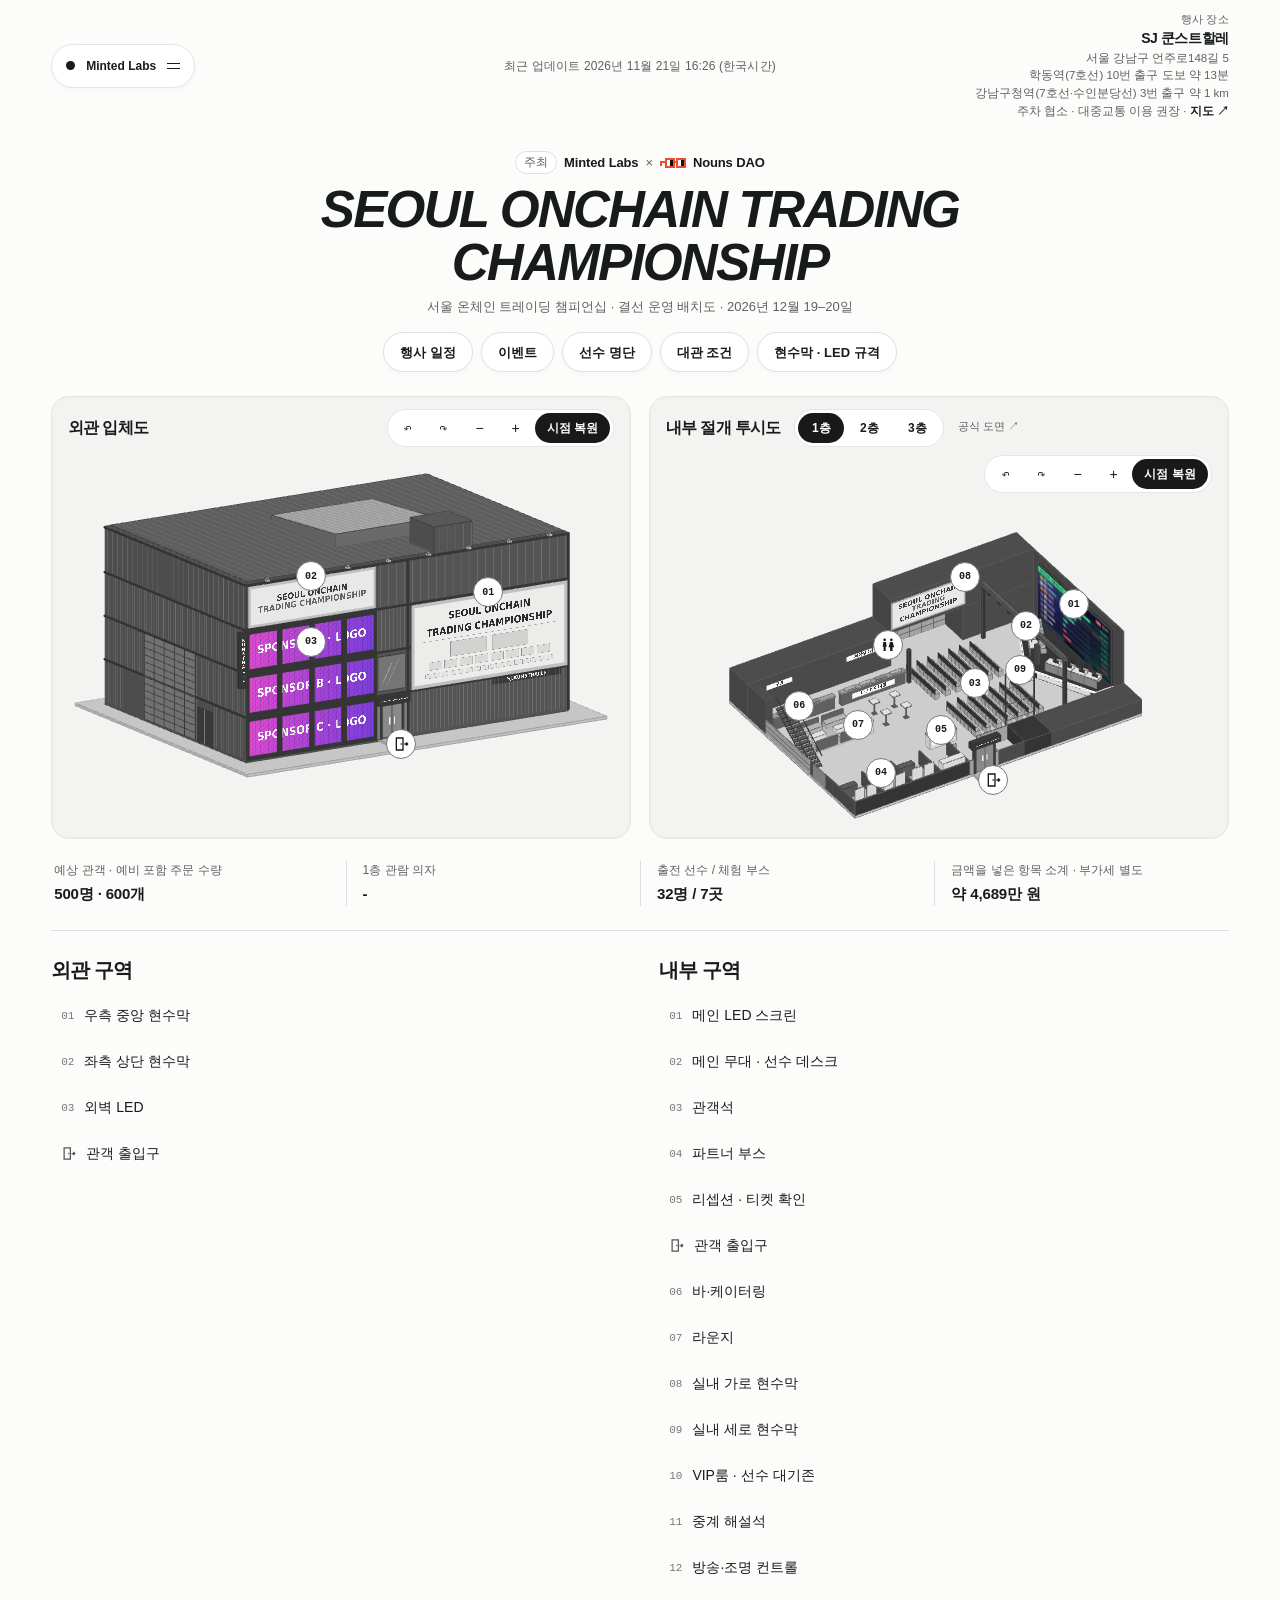
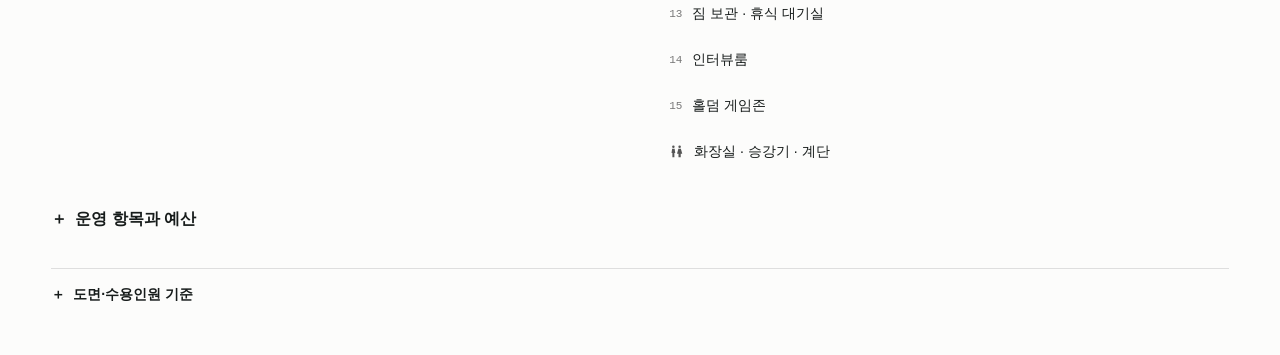
==== commit 85f69ccd: "32-player plan, new hours and a tidier lounge - Bracket: 32 players (16 from the online qualifier, 1" ====
--- a/index.html
+++ b/index.html
@@ -7,26 +7,26 @@
 <script src="model.js" defer></script><script src="plan.js" defer></script>
 </head><body>
 <header><details id="menu"><summary class="menupill" aria-label="Minted Labs · 목차">Minted Labs<span class="hamb" aria-hidden="true"></span></summary>
-<nav aria-label="목차"><a href="#plans">입체 도면</a><a href="#budget">운영 항목</a><a href="#areas">구역별 정보</a><a href="#basis">도면 기준</a><a href="#schedule" data-open="schedule">행사 일정</a><a href="#events" data-open="events">이벤트</a><a href="#players" data-open="players">선수 명단</a><a href="#terms" data-open="terms">대관 조건</a><a href="#signs" data-open="signs">현수막 · LED 규격</a></nav></details><p class="updated">최근 업데이트 2026년 11월 21일 16:16 (한국시간)</p><address class="venue" aria-label="행사 장소"><small>행사 장소</small><strong>SJ 쿤스트할레</strong><span>서울 강남구 언주로148길 5</span><span>학동역(7호선) 10번 출구 도보 약 13분</span><span>강남구청역(7호선·수인분당선) 3번 출구 약 1 km</span><span>주차 협소 · 대중교통 이용 권장 · <a href="https://map.naver.com/p/search/SJ%EC%BF%A4%EC%8A%A4%ED%8A%B8%ED%95%A0%EB%A0%88" target="_blank" rel="noopener">지도 ↗</a></span></address></header>
+<nav aria-label="목차"><a href="#plans">입체 도면</a><a href="#budget">운영 항목</a><a href="#areas">구역별 정보</a><a href="#basis">도면 기준</a><a href="#schedule" data-open="schedule">행사 일정</a><a href="#events" data-open="events">이벤트</a><a href="#players" data-open="players">선수 명단</a><a href="#terms" data-open="terms">대관 조건</a><a href="#signs" data-open="signs">현수막 · LED 규격</a></nav></details><p class="updated">최근 업데이트 2026년 11월 21일 16:26 (한국시간)</p><address class="venue" aria-label="행사 장소"><small>행사 장소</small><strong>SJ 쿤스트할레</strong><span>서울 강남구 언주로148길 5</span><span>학동역(7호선) 10번 출구 도보 약 13분</span><span>강남구청역(7호선·수인분당선) 3번 출구 약 1 km</span><span>주차 협소 · 대중교통 이용 권장 · <a href="https://map.naver.com/p/search/SJ%EC%BF%A4%EC%8A%A4%ED%8A%B8%ED%95%A0%EB%A0%88" target="_blank" rel="noopener">지도 ↗</a></span></address></header>
 <main><div class="heading"><p class="hosts"><span>주최</span>Minted Labs <i aria-hidden="true">×</i> <svg class="noggles" viewBox="0 0 16 6" aria-hidden="true"><path fill="#e8502a" d="M3 0h6v6H3zM10 0h6v6h-6zM9 2h1v1H9zM0 2h3v1H1v2H0z"/><path fill="#fff" d="M4 1h2v4H4zM11 1h2v4h-2z"/><path fill="#111" d="M6 1h2v4H6zM13 1h2v4h-2z"/></svg>Nouns DAO</p><h1>Seoul Onchain Trading <span>Championship</span></h1><p>서울 온체인 트레이딩 챔피언십 · 결선 운영 배치도 · 2026년 12월 19–20일</p><div class="tabs"><button type="button" class="tabpill" data-open="schedule">행사 일정</button><button type="button" class="tabpill" data-open="events">이벤트</button><button type="button" class="tabpill" data-open="players">선수 명단</button><button type="button" class="tabpill" data-open="terms">대관 조건</button><button type="button" class="tabpill" data-open="signs">현수막 · LED 규격</button></div></div>
 <section id="plans" class="paired" aria-label="외관과 내부 입체도"></section>
-<div class="metrics"><div class="metric"><small>예상 관객 · 예비 포함 주문 수량</small><span>500명 · 600개</span></div><div class="metric"><small>1층 관람 의자</small><span>-</span></div><div class="metric"><small>출전 선수 / 체험 부스</small><span>-</span></div><div class="metric"><small>금액을 넣은 항목 소계 · 부가세 별도</small><span>약 4,689만 원</span></div></div>
+<div class="metrics"><div class="metric"><small>예상 관객 · 예비 포함 주문 수량</small><span>500명 · 600개</span></div><div class="metric"><small>1층 관람 의자</small><span>-</span></div><div class="metric"><small>출전 선수 / 체험 부스</small><span>32명 / 7곳</span></div><div class="metric"><small>금액을 넣은 항목 소계 · 부가세 별도</small><span>약 4,689만 원</span></div></div>
 <section id="areas" class="indexes" aria-label="구역별 정보"></section>
 <section class="ledger"><details id="budget"><summary>운영 항목과 예산</summary>
 <p>12월 19–20일 48시간 대관 안에서 설치, 19일 조별 예선, 20일 준결승·결승, 철거를 진행하는 안입니다. 관객 500명, 예비 포함 600명을 기준으로 수량을 잡았습니다. 금액은 모두 부가세 별도입니다. 대관·LED는 받은 금액이고 케이터링은 확정 전 단가입니다. ‘약’으로 표시한 금액은 일반적인 단가로 잡은 추정치이며, 견적이 필요한 항목은 -로 두었습니다. 주최팀이 참가자 모집과 현장 운영을 총괄하고, 플랫폼은 모의 거래 계정과 실시간 순위 화면을 제공합니다.</p>
-<table><thead><tr><th scope="col">항목</th><th scope="col">수량</th><th scope="col">단가</th><th scope="col">금액 (부가세 별도)</th></tr></thead><tbody><tr><th scope="row">MC</th><td>1명 × 2일</td><td>-</td><td>-</td></tr><tr><th scope="row">안내 스태프</th><td>3명 × 2일</td><td>130,000원</td><td>약 780,000원</td></tr><tr><th scope="row">전광판·중계 담당</th><td>1명 × 2일</td><td>-</td><td>-</td></tr><tr><th scope="row">부스 배너</th><td>14개</td><td>40,000원</td><td>약 560,000원</td></tr><tr><th scope="row">우측 중앙 현수막<small>11,820 × 5,680 mm · 출력과 고소 설치</small></th><td>1개</td><td>-</td><td>약 1,500,000원</td></tr><tr><th scope="row">좌측 상단 현수막<small>선택 · 9,700 × 2,800 mm · 출력과 고소 설치</small></th><td>1개</td><td>-</td><td>약 600,000원</td></tr><tr><th scope="row">실내 현수막<small>선택 · 가로형 6,300 × 2,380 mm, 세로형 2,430 × 5,540 mm</small></th><td>2개</td><td>250,000원</td><td>약 500,000원</td></tr><tr><th scope="row">대관 · 실내 메인 LED<small>12월 19–20일 · 설치와 철수 시간 포함</small></th><td>48시간</td><td>-</td><td>30,000,000원</td></tr><tr><th scope="row">케이터링<small>드호 케이터링 · 확정 아님 · <a href="catering-menu.pdf" target="_blank" rel="noopener">메뉴 PDF ↗</a></small></th><td>19일 150인분 + 20일 200인분</td><td>25,000원</td><td>8,750,000원</td></tr><tr><th scope="row">추가 음식 · 피자·치킨 배달<small>케이터링이 모자랄 때만 현장 주문</small></th><td>필요 시</td><td>-</td><td>-</td></tr><tr><th scope="row">케이터링 출장 · 세팅</th><td>2회</td><td>-</td><td>-</td></tr><tr><th scope="row">선수 PC·모니터·주변기기<small>웹캠 포함 · 본선은 4석 사용 · 8석은 20일 쇼매치 · 20일 밤 철수</small></th><td>선수 8세트 + 예비 2세트 × 2일</td><td>100,000원</td><td>약 2,000,000원</td></tr><tr><th scope="row">유선망·백업 회선·전력</th><td>1식 × 2일</td><td>-</td><td>-</td></tr><tr><th scope="row">중계 장비·기술 보조</th><td>단일 채널 · 19–20일</td><td>-</td><td>-</td></tr><tr><th scope="row">무대·음향·조명<small>기본 음향 · 무선 마이크 4대 · 기본 무대 6,000 × 2,000 × 500 mm 무료 · LED 조명은 별도 옵션</small></th><td>1식 × 2일</td><td>-</td><td>-</td></tr><tr><th scope="row">의자 추가 임대<small>대관처 보유 의자 114개 무료 · 관람 112석과 선수·운영석 13석 기준</small></th><td>11석 × 2일</td><td>4,000원</td><td>약 88,000원</td></tr><tr><th scope="row">부스 집기·공용 전기<small>테이블은 대관처 행사 테이블 사용 · 전기와 추가 집기만 견적</small></th><td>7개 부스 × 2일</td><td>-</td><td>-</td></tr><tr><th scope="row">행사 안전 요원</th><td>3명 × 2일</td><td>180,000원</td><td>약 1,080,000원</td></tr><tr><th scope="row">반입·철거·운송·청소<small>원상 복구 포함 · 종량제·분리수거 봉투 별도 구매</small></th><td>1회</td><td>-</td><td>-</td></tr><tr><th scope="row">입장 팔찌<small>500명 + 예비 100명 · 날짜별 색상 구분</small></th><td>600개 × 2일</td><td>150원</td><td>약 180,000원</td></tr><tr><th scope="row">이벤트 추첨권 · 추첨함<small>500명 + 예비 100명</small></th><td>600매 × 2일</td><td>-</td><td>약 100,000원</td></tr><tr><th scope="row">명찰 · 랜야드<small>스태프 · 선수 · VIP</small></th><td>100개</td><td>1,500원</td><td>약 150,000원</td></tr><tr><th scope="row">생수</th><td>600병 × 2일</td><td>500원</td><td>약 600,000원</td></tr><tr><th scope="row">안내물·소모품</th><td>1식</td><td>-</td><td>-</td></tr><tr><th scope="row">홀덤 게임존<small>3층 갤러리 추가 대관 · 카지노형 테이블 2대 · 칩 · 딜러 2명 · 무료 칩으로만 진행</small></th><td>1식 × 2일</td><td>-</td><td>-</td></tr><tr><th scope="row">심판·경기 진행 지원<small>19일 조별 예선 · 20일 준결승·결승</small></th><td>1팀 × 2일</td><td>-</td><td>-</td></tr></tbody><tfoot><tr><th scope="row" colspan="3">금액을 넣은 항목 소계<small>견적이 필요한 항목은 빠져 있습니다</small></th><td>약 46,888,000원</td></tr><tr><th scope="row" colspan="3">예비비</th><td>-</td></tr><tr><th scope="row" colspan="3">행사 총예산</th><td>-</td></tr></tfoot></table></details></section>
+<table><thead><tr><th scope="col">항목</th><th scope="col">수량</th><th scope="col">단가</th><th scope="col">금액 (부가세 별도)</th></tr></thead><tbody><tr><th scope="row">MC</th><td>1명 × 2일</td><td>-</td><td>-</td></tr><tr><th scope="row">안내 스태프</th><td>3명 × 2일</td><td>130,000원</td><td>약 780,000원</td></tr><tr><th scope="row">전광판·중계 담당</th><td>1명 × 2일</td><td>-</td><td>-</td></tr><tr><th scope="row">부스 배너</th><td>14개</td><td>40,000원</td><td>약 560,000원</td></tr><tr><th scope="row">우측 중앙 현수막<small>11,820 × 5,680 mm · 출력과 고소 설치</small></th><td>1개</td><td>-</td><td>약 1,500,000원</td></tr><tr><th scope="row">좌측 상단 현수막<small>선택 · 9,700 × 2,800 mm · 출력과 고소 설치</small></th><td>1개</td><td>-</td><td>약 600,000원</td></tr><tr><th scope="row">실내 현수막<small>선택 · 가로형 6,300 × 2,380 mm, 세로형 2,430 × 5,540 mm</small></th><td>2개</td><td>250,000원</td><td>약 500,000원</td></tr><tr><th scope="row">대관 · 실내 메인 LED<small>12월 19–20일 · 설치와 철수 시간 포함</small></th><td>48시간</td><td>-</td><td>30,000,000원</td></tr><tr><th scope="row">케이터링<small>드호 케이터링 · 확정 아님 · <a href="catering-menu.pdf" target="_blank" rel="noopener">메뉴 PDF ↗</a></small></th><td>19일 150인분 + 20일 200인분</td><td>25,000원</td><td>8,750,000원</td></tr><tr><th scope="row">추가 음식 · 피자·치킨 배달<small>케이터링이 모자랄 때만 현장 주문</small></th><td>필요 시</td><td>-</td><td>-</td></tr><tr><th scope="row">케이터링 출장 · 세팅</th><td>2회</td><td>-</td><td>-</td></tr><tr><th scope="row">선수 PC·모니터·주변기기<small>웹캠 포함 · 조별 예선과 도전자 무대는 8석, 준결승·결승은 4석 사용 · 20일 밤 철수</small></th><td>선수 8세트 + 예비 2세트 × 2일</td><td>100,000원</td><td>약 2,000,000원</td></tr><tr><th scope="row">유선망·백업 회선·전력</th><td>1식 × 2일</td><td>-</td><td>-</td></tr><tr><th scope="row">중계 장비·기술 보조</th><td>단일 채널 · 19–20일</td><td>-</td><td>-</td></tr><tr><th scope="row">무대·음향·조명<small>기본 음향 · 무선 마이크 4대 · 기본 무대 6,000 × 2,000 × 500 mm 무료 · LED 조명은 별도 옵션</small></th><td>1식 × 2일</td><td>-</td><td>-</td></tr><tr><th scope="row">의자 추가 임대<small>대관처 보유 의자 114개 무료 · 관람 112석과 선수·운영석 13석 기준</small></th><td>11석 × 2일</td><td>4,000원</td><td>약 88,000원</td></tr><tr><th scope="row">부스 집기·공용 전기<small>테이블은 대관처 행사 테이블 사용 · 전기와 추가 집기만 견적</small></th><td>7개 부스 × 2일</td><td>-</td><td>-</td></tr><tr><th scope="row">행사 안전 요원</th><td>3명 × 2일</td><td>180,000원</td><td>약 1,080,000원</td></tr><tr><th scope="row">반입·철거·운송·청소<small>원상 복구 포함 · 종량제·분리수거 봉투 별도 구매</small></th><td>1회</td><td>-</td><td>-</td></tr><tr><th scope="row">입장 팔찌<small>500명 + 예비 100명 · 날짜별 색상 구분</small></th><td>600개 × 2일</td><td>150원</td><td>약 180,000원</td></tr><tr><th scope="row">이벤트 추첨권 · 추첨함<small>500명 + 예비 100명</small></th><td>600매 × 2일</td><td>-</td><td>약 100,000원</td></tr><tr><th scope="row">명찰 · 랜야드<small>스태프 · 선수 · VIP</small></th><td>100개</td><td>1,500원</td><td>약 150,000원</td></tr><tr><th scope="row">생수</th><td>600병 × 2일</td><td>500원</td><td>약 600,000원</td></tr><tr><th scope="row">안내물·소모품</th><td>1식</td><td>-</td><td>-</td></tr><tr><th scope="row">홀덤 게임존<small>3층 갤러리 추가 대관 · 카지노형 테이블 2대 · 칩 · 딜러 2명 · 무료 칩으로만 진행</small></th><td>1식 × 2일</td><td>-</td><td>-</td></tr><tr><th scope="row">온라인 예선 · 모바일 오픈전 운영<small>휴대폰용 모의 거래 화면 · 500명 동시 접속 · 플랫폼 제공 범위 확인 필요</small></th><td>1식</td><td>-</td><td>-</td></tr><tr><th scope="row">심판·경기 진행 지원<small>19일 조별 예선 · 20일 준결승·결승</small></th><td>1팀 × 2일</td><td>-</td><td>-</td></tr></tbody><tfoot><tr><th scope="row" colspan="3">금액을 넣은 항목 소계<small>견적이 필요한 항목은 빠져 있습니다</small></th><td>약 46,888,000원</td></tr><tr><th scope="row" colspan="3">예비비</th><td>-</td></tr><tr><th scope="row" colspan="3">행사 총예산</th><td>-</td></tr></tfoot></table></details></section>
 <details id="basis" class="notes"><summary>도면·수용인원 기준</summary><p>건물 크기와 층별 구성은 행사장의 공식 도면을 따랐습니다. 정면 24.38 m, 깊이 17.07 m이고 층고는 1–3층 각 2.89 m, 4층 3.04 m입니다. 동쪽 벽의 10 × 5 m LED 스크린과 바 카운터는 기존 시설입니다. 내부 입체도는 1·2·3층을 각각 바닥에서 1.2 m 높이로 잘라 그렸습니다.</p><p>대관 안내서는 1층을 약 500명 규모로 안내하고, 서울컨벤션뷰로의 1층 기준은 극장식 400명, 세미나식 300명, 연회식 200명입니다. 관객 500명(예비 포함 600명)은 의자 112석과 스탠딩, 2층 관람을 합친 계획 인원이며, 동시에 받을 수 있는 인원은 대관처 승인이 필요합니다. 관람 의자 112석·선수석 8개·무대·조명 트러스·부스 7곳·VIP룸·선수 대기존·방송·조명 컨트롤·해설석은 제안 배치이며, 통로와 음식 반입을 포함한 최종안은 대관처와 확인해야 합니다.</p>
 <p><a href="https://www.sjkunsthalle.com/_files/ugd/f9390f_e8d3d3e585f7497288ba45912c586fef.pdf#page=3" target="_blank" rel="noopener">공식 층별 도면 ↗</a> · <a href="https://kr.miceseoul.com/kor/pgm/smaMng/miceVenueView.do?menuNo=800010&amp;smaSn=335&amp;fcltySn=314&amp;langCodeId=ko" target="_blank" rel="noopener">시설별 수용인원 ↗</a></p></details>
-<dialog id="schedule" class="layer" aria-labelledby="schedule-title"><div class="layerhead"><div><h2 id="schedule-title">행사 일정</h2><p>2026년 12월 19–20일 · 양일 10:00–19:00 · 한국시간 · 제안안 · 시간 미확정</p></div><button type="button" class="layerclose" data-close aria-label="닫기">×</button></div><div class="layerbody"><div class="days"><section><h3>12월 19일 (토)<span>조별 예선 · 4경기 · 행사 10:00–19:00</span></h3><table class="timeline"><tbody><tr class="prep"><th scope="row">00:00–07:00</th><td>장비 반입 · 설치 (무대, 선수석, 조명, 중계, 부스)</td></tr><tr class="prep"><th scope="row">07:00–09:00</th><td>기술 점검 · 리허설 (선수 PC, 회선, 중계 화면, 투표 화면)</td></tr><tr class="prep"><th scope="row">09:00–10:00</th><td>케이터링 · 부스 · 리셉션 준비</td></tr><tr><th scope="row">10:00–10:30</th><td>입장 · 체크인으로 플레이 카드, 모의 잔고, 칩 지급 · 부스 게임과 오픈 챌린지 시작 · 우승자 예측 1차 투표 시작</td></tr><tr><th scope="row">10:30–11:00</th><td>시범 경기 · 화면과 순위표 보는 법, 예측 투표 방법 안내</td></tr><tr><th scope="row">11:00–11:30</th><td>오프닝 · 선수 16명 소개 · 공개 조 추첨 · 우승자 예측 1차 마감</td></tr><tr><th scope="row">11:30–12:15</th><td>조별 예선 A조 · 4명, 20분 · 상위 2명 진출 · 경기 전 세션 투표</td></tr><tr><th scope="row">12:15–13:00</th><td>조별 예선 B조 · 4명, 20분 · 상위 2명 진출 · 경기 전 세션 투표</td></tr><tr><th scope="row">13:00–14:30</th><td>휴식 · 점심 · 오전 진출자 발표 · 오픈 챌린지와 부스 보너스 타임</td></tr><tr><th scope="row">14:30–15:00</th><td>스폰서 쇼케이스 · 메인 스폰서 3곳, 각 7분 · 부스 순위 중간 발표</td></tr><tr><th scope="row">15:00–16:00</th><td>도전자 무대 · 오전 모바일·오픈 챌린지 상위 관객 8명이 무대 8석에서 10분 (제안)</td></tr><tr><th scope="row">16:00–16:45</th><td>조별 예선 C조 · 4명, 20분 · 상위 2명 진출 · 경기 전 세션 투표</td></tr><tr><th scope="row">16:45–17:30</th><td>조별 예선 D조 · 4명, 20분 · 상위 2명 진출 · 경기 전 세션 투표</td></tr><tr><th scope="row">17:30–18:00</th><td>준결승 조 편성 발표 · 1일차 예측 순위 · 우승자 예측 2차 투표 시작</td></tr><tr><th scope="row">18:00–19:00</th><td>네트워킹 · 부스 마지막 게임 · 18:45 종료, 19:00 폐장</td></tr><tr class="prep"><th scope="row">19:00–20:00</th><td>관객 퇴장 · 20일 경기 점검 (선수석·중계 장비는 그대로 둠)</td></tr></tbody></table></section><section><h3>12월 20일 (일)<span>준결승 2경기 · 결승 · 행사 10:00–19:00</span></h3><table class="timeline"><tbody><tr class="prep"><th scope="row">08:00–09:30</th><td>공간 점검 · 선수 PC·회선 재점검</td></tr><tr class="prep"><th scope="row">09:30–10:00</th><td>케이터링 · 리셉션 준비</td></tr><tr><th scope="row">10:00–10:30</th><td>입장 · 부스와 오픈 챌린지 재개 · 우승자 예측 2차 투표 계속</td></tr><tr><th scope="row">10:30–11:00</th><td>1일차 하이라이트 · 준결승 진출자 8명 소개</td></tr><tr><th scope="row">11:00–12:00</th><td>스폰서 쇼케이스 · 메인 스폰서 2곳, 각 7분 · 경기 관전 안내 · 비즈니스 라운드테이블 병행 (장소 미정)</td></tr><tr><th scope="row">12:00–13:00</th><td>휴식 · 점심 · 오픈 챌린지 계속 · 우승자 예측 2차 마감</td></tr><tr><th scope="row">13:00–13:45</th><td>준결승 1조 · 4명, 20분 · 상위 2명 결승 진출 · 경기 전 세션 투표</td></tr><tr><th scope="row">13:45–14:30</th><td>준결승 2조 · 4명, 20분 · 상위 2명 결승 진출 · 경기 전 세션 투표</td></tr><tr><th scope="row">14:30–15:00</th><td>관객 전체 대 크리에이터 · 관객이 휴대폰 투표로 주문을 정해 크리에이터와 겨룸 (제안) · 스폰서 쇼케이스 1곳</td></tr><tr><th scope="row">15:00–16:00</th><td>크리에이터 쇼매치 · 결승 진출자 4명 + 크리에이터 4명, 무대 8석 (제안 · 출연진 미정)</td></tr><tr><th scope="row">16:00–17:00</th><td>부스 마지막 미션 · 오픈 챌린지 마감 · 우승자 예측 3차 투표</td></tr><tr><th scope="row">17:00–17:30</th><td>결승 진출자 4명 소개 · 우승자 예측 3차 마감 · 투표 현황 공개</td></tr><tr><th scope="row">17:30–18:00</th><td>결승 · 4명, 30분</td></tr><tr><th scope="row">18:00–18:30</th><td>결과 검증 · 검증 담당 2명이 따로 확인하고 수석 심판이 승인 · 결승 진출자 인터뷰 (3층 인터뷰룸) · 예측 순위 집계</td></tr><tr><th scope="row">18:30–19:00</th><td>시상 · 우승자와 예측왕 발표 · 폐회 · 19:00 폐장</td></tr><tr class="prep"><th scope="row">19:00–24:00</th><td>관객 퇴장 · 철거 · 장비 반출 · 청소</td></tr><tr class="prep"><th scope="row">24:00</th><td>대관 종료</td></tr></tbody></table><p class="legend"><i></i>설치 · 점검 · 철거 시간</p></section></div><p class="layernote">행사 시간과 전체 틀은 11월 21일에 받은 행사 계획안을 따르고, 본선 방식은 1:1 대신 4명이 함께 뛰는 조별 방식으로 바꾼 제안입니다. 선수 16명이 19일에 4개 조로 나뉘어 조마다 상위 2명이 올라가고, 20일에 8명이 준결승 2개 조를 거쳐 4명이 결승을 치릅니다. 3·4위는 결승 순위로 정합니다. 경기는 모두 7경기이며, 조별 예선과 준결승 20분, 결승 30분, 조마다 상위 2명 진출은 제안값입니다. 한 경기 구간은 45분으로 잡았습니다(투표 마감과 입장 5분, 경기 20분, 검증·결과·인터뷰 15분, 다음 조 준비 5분). 경기마다 세션 투표를 하고, 우승자 예측은 세 번 받습니다. 자세한 규칙은 이벤트 팝업에 있습니다. 무대의 선수 데스크 8석 중 본선은 4석을 쓰고, 8석 전체는 19일 도전자 무대와 20일 크리에이터 쇼매치에 씁니다. 크리에이터는 20일에만 참석하므로 크리에이터가 나오는 순서는 모두 20일에 두었습니다. 모든 거래는 실제 가치가 없는 모의 잔고로 합니다. 대관은 48시간이며 12월 19일 00:00부터 21일 00:00까지로 가정했습니다. 19일 10:00에 문을 열려면 설치를 새벽에 해야 하므로, 대관 시작 시각과 전날 반입이 가능한지 대관처에 확인해야 합니다. 회색으로 표시한 설치·점검·철거 시간은 제안입니다.</p></div></dialog>
-<dialog id="events" class="layer" aria-labelledby="events-title"><div class="layerhead"><div><h2 id="events-title">이벤트</h2><p>승부 예측 투표는 제안안 · 나머지는 미정, 정해지면 채웁니다</p></div><button type="button" class="layerclose" data-close aria-label="닫기">×</button></div><div class="layerbody"><div class="terms"><section class="tbd-sec"><h3>부스 체험 · 7곳<em>미정 · 내용 추가 필요</em></h3><div class="tbd-blank" aria-label="내용 입력 예정"></div><p class="tbd-need">준비할 것 (예상)</p><ul><li>참여 파트너와 부스별 체험 내용</li><li>부스 집기(테이블·배너)·전기·인터넷</li><li>체험용 기기와 계정</li><li>참여 인증 방식(스탬프·QR 등)</li></ul></section><section class="tbd-sec"><h3>무대 프로그램<em>미정 · 내용 추가 필요</em></h3><div class="tbd-blank" aria-label="내용 입력 예정"></div><p class="tbd-need">준비할 것 (예상)</p><ul><li>19일·20일 무대 순서와 시간</li><li>파트너 세션·발표자</li><li>MC 대본과 송출 화면</li><li>마이크·음향·조명 큐</li></ul></section><section class="tbd-sec"><h3>관객 이벤트 · 승부 예측 투표<em>제안 · 확정 전</em></h3><ul><li><b>세션 투표</b>: 본선 7경기마다, 경기 시작 전에 그 조의 1위를 4명 중에서 고릅니다. 시작 벨에 마감하고, 맞히면 10점입니다.</li><li><b>우승자 예측</b>: 세 번 받습니다. 1차는 19일 조 추첨 전 16명 중에서(50점), 2차는 준결승 전 8명 중에서(30점), 3차는 결승 전 4명 중에서(10점). 가장 먼저 맞힌 차수의 점수만 받습니다.</li><li><b>쇼매치 투표</b>: 쇼매치에서도 같은 화면으로 투표합니다. 점수는 본선 투표의 절반으로 둡니다.</li><li><b>참여 방법</b>: 체크인 때 열리는 플레이 카드에서 투표합니다. 팔찌 한 개에 한 표이고, 경기 2분 전에 진행자가 안내하며 스크린에 QR을 띄웁니다.</li><li><b>화면</b>: 득표율은 마감 뒤에 메인 스크린에 공개합니다. 마감 전에 보여 주면 표가 한쪽으로 쏠립니다.</li><li><b>순위와 시상</b>: 예측 점수 순위를 플레이 카드와 스크린에 띄우고, 20일 시상식에서 예측왕 1–3위를 무대에서 부릅니다. 동점이면 먼저 투표한 사람이 앞섭니다.</li><li><b>보상</b>: 참가비와 판돈이 없고, 점수는 살 수 없으며 돈으로 바뀌지 않습니다. 상품은 굿즈 수준으로 두고, 투표에 참여할 때마다 추첨권을 줍니다. 경품 지급 방식은 사전에 법률 검토를 받습니다.</li><li><b>준비할 것</b>: 플레이 카드 투표·순위 기능, 스크린용 득표율 화면, 운영 담당 1명, 예측왕 상품과 추첨 경품.</li></ul></section><section class="tbd-sec"><h3>홀덤 게임존<em>미정 · 내용 추가 필요</em></h3><div class="tbd-blank" aria-label="내용 입력 예정"></div><p class="tbd-need">준비할 것 (예상)</p><ul><li>운영 방식(토너먼트·자유 게임)과 참가 방법</li><li>카지노형 테이블 2대·칩·카드·딜러 2명</li><li>순위 집계와 경품</li><li>무료 칩만 사용 · 경품 지급 법률 검토</li></ul></section><section class="tbd-sec"><h3>시상<em>미정 · 내용 추가 필요</em></h3><div class="tbd-blank" aria-label="내용 입력 예정"></div><p class="tbd-need">준비할 것 (예상)</p><ul><li>시상 부문과 순위</li><li>상금·트로피·인증서</li><li>시상자와 무대 동선</li><li>지급 조건과 일정</li></ul></section><section class="tbd-sec"><h3>기타<em>미정 · 내용 추가 필요</em></h3><div class="tbd-blank" aria-label="내용 입력 예정"></div><p class="tbd-need">준비할 것 (예상)</p><ul><li>포토존·굿즈</li><li>촬영·콘텐츠 제작</li><li>네트워킹 프로그램</li></ul></section></div><p class="layernote">승부 예측 투표는 제안안이며 점수와 횟수는 조정할 수 있습니다. 나머지 이벤트는 아직 정해지지 않았습니다. 준비할 것을 미리 적어 둔 목록이며, 정해지는 대로 각 칸을 채웁니다.</p></div></dialog>
-<dialog id="players" class="layer" aria-labelledby="players-title"><div class="layerhead"><div><h2 id="players-title">선수 명단</h2><p>초청 크리에이터 · KOL · 인원 미정, 곧 추가 예정 · 크리에이터는 20일에만 참석</p></div><button type="button" class="layerclose" data-close aria-label="닫기">×</button></div><div class="layerbody"><table class="roster"><thead><tr><th scope="col">번호</th><th scope="col">이름</th><th scope="col">상태</th></tr></thead><tbody><tr class="grp"><th scope="rowgroup" colspan="3">초청 크리에이터<em>20일만 참석 · 인원 미정 · 곧 추가 예정</em></th></tr><tr><td class="seat">01</td><th scope="row">자두두</th><td class="tbd">명단 추가</td></tr><tr><td class="seat">02</td><th scope="row"><span class="blank"></span></th><td class="tbd">추가 예정</td></tr><tr><td class="seat">03</td><th scope="row"><span class="blank"></span></th><td class="tbd">추가 예정</td></tr></tbody><tbody><tr class="grp"><th scope="rowgroup" colspan="3">KOL<em>인원 미정 · 곧 추가 예정</em></th></tr><tr><td class="seat">01</td><th scope="row"><span class="blank"></span></th><td class="tbd">추가 예정</td></tr><tr><td class="seat">02</td><th scope="row"><span class="blank"></span></th><td class="tbd">추가 예정</td></tr></tbody></table><p class="layernote">출전 인원과 명단은 아직 확정되지 않았습니다. 빈칸은 섭외가 정해지는 대로 채웁니다.</p></div></dialog>
+<dialog id="schedule" class="layer" aria-labelledby="schedule-title"><div class="layerhead"><div><h2 id="schedule-title">행사 일정</h2><p>사전 예선 12월 7–13일 · 본선 12월 19일 12:00–22:00 · 20일 12:00–20:00 · 한국시간</p></div><button type="button" class="layerclose" data-close aria-label="닫기">×</button></div><div class="layerbody"><section class="pre"><h3>사전 온라인 예선<span>12월 7일(월)–13일(일) · 날짜는 제안</span></h3><table class="timeline"><tbody><tr><th scope="row">12월 7–13일</th><td>온라인 예선 · 휴대폰이나 PC 웹에서 누구나 참가 · 모두 같은 모의 잔고로 시작해 수익률로 순위</td></tr><tr><th scope="row">12월 14일 (월)</th><td>결과 발표 · 상위 16명 본선 진출 · 불참에 대비한 예비 4명</td></tr><tr><th scope="row">12월 15–18일</th><td>참석과 본인 확인 · 프로필 사진 등록 · 규칙 안내</td></tr></tbody></table></section><div class="days"><section><h3>12월 19일 (토)<span>조별 예선 · 32명 → 8명 · 행사 12:00–22:00 (무대 20:00까지)</span></h3><table class="timeline"><tbody><tr class="prep"><th scope="row">05:00–10:00</th><td>장비 반입 · 설치 (무대, 선수석, 조명, 중계, 부스)</td></tr><tr class="prep"><th scope="row">10:00–11:30</th><td>기술 점검 · 리허설 (선수 PC, 회선, 중계 화면, 투표·모바일 화면)</td></tr><tr class="prep"><th scope="row">11:30–12:00</th><td>케이터링 · 부스 · 리셉션 준비</td></tr><tr><th scope="row">12:00–12:30</th><td>입장 · 체크인으로 플레이 카드, 모의 잔고, 칩 지급 · 부스 게임과 오픈 챌린지 시작 · 우승자 예측 1차 투표 시작</td></tr><tr><th scope="row">12:30–13:00</th><td>모바일 오픈전 1회 · 관객 전원 10분 · 상위 4명은 와일드카드로 오후 C·D조에 합류 · 화면 보는 법 안내</td></tr><tr><th scope="row">13:00–13:30</th><td>오프닝 · 본선 선수 소개 · 공개 조 추첨 · 우승자 예측 1차 마감</td></tr><tr><th scope="row">13:30–14:15</th><td>조별 예선 A조 · 8명, 20분 · 상위 2명 진출 · 경기 전 세션 투표</td></tr><tr><th scope="row">14:15–15:00</th><td>조별 예선 B조 · 8명, 20분 · 상위 2명 진출 · 경기 전 세션 투표</td></tr><tr><th scope="row">15:00–15:45</th><td>휴식 · 식사 · 15:30 모바일 오픈전 2회 (관객 전원 10분)</td></tr><tr><th scope="row">15:45–16:30</th><td>도전자 무대 1 · 오픈전 2회 상위 8명이 무대 8석에서 10분</td></tr><tr><th scope="row">16:30–17:00</th><td>스폰서 쇼케이스 · 메인 스폰서 3곳, 각 7분 · 부스 순위 중간 발표</td></tr><tr><th scope="row">17:00–17:45</th><td>조별 예선 C조 · 8명(와일드카드 2명 포함), 20분 · 상위 2명 진출 · 경기 전 세션 투표</td></tr><tr><th scope="row">17:45–18:30</th><td>조별 예선 D조 · 8명(와일드카드 2명 포함), 20분 · 상위 2명 진출 · 경기 전 세션 투표</td></tr><tr><th scope="row">18:30–19:00</th><td>진출자 8명 발표 · 준결승 조 편성 · 1일차 예측 순위 · 우승자 예측 2차 투표 시작</td></tr><tr><th scope="row">19:00–19:20</th><td>모바일 오픈전 3회 (관객 전원 10분) · 부스 오픈 챌린지 1일차 마감</td></tr><tr><th scope="row">19:20–20:00</th><td>도전자 무대 2 · 오픈전 3회 상위 4명 + 부스 오픈 챌린지 상위 4명, 무대 8석에서 10분 · 무대 프로그램 종료</td></tr><tr><th scope="row">20:00–22:00</th><td>네트워킹 · 자유 시간 · 라운지와 바 운영 · 22:00 폐장</td></tr><tr class="prep"><th scope="row">22:00–23:00</th><td>관객 퇴장 · 20일 경기 점검 (선수석·중계 장비는 그대로 둠)</td></tr></tbody></table></section><section><h3>12월 20일 (일)<span>준결승 · 결승 · 8명 → 우승자 · 행사 12:00–20:00</span></h3><table class="timeline"><tbody><tr class="prep"><th scope="row">09:30–11:00</th><td>공간 점검 · 선수 PC·회선 재점검</td></tr><tr class="prep"><th scope="row">11:00–12:00</th><td>리허설 · 케이터링 · 리셉션 준비</td></tr><tr><th scope="row">12:00–12:30</th><td>입장 · 부스와 오픈 챌린지 재개 · 케이터링 시작 · 우승자 예측 2차 투표 계속</td></tr><tr><th scope="row">12:30–13:00</th><td>1일차 하이라이트 · 준결승 진출자 8명 소개 · 모바일 오픈전 4회 (관객 전원 10분)</td></tr><tr><th scope="row">13:00–13:30</th><td>스폰서 쇼케이스 · 메인 스폰서 2곳, 각 7분 · 경기 관전 안내 · 우승자 예측 2차 마감</td></tr><tr><th scope="row">13:30–14:00</th><td>도전자 무대 3 · 오픈전 4회 상위 8명이 무대 8석에서 10분</td></tr><tr><th scope="row">14:00–14:45</th><td>준결승 1조 · 4명, 20분 · 상위 2명 결승 진출 · 경기 전 세션 투표</td></tr><tr><th scope="row">14:45–15:30</th><td>준결승 2조 · 4명, 20분 · 상위 2명 결승 진출 · 경기 전 세션 투표</td></tr><tr><th scope="row">15:30–16:00</th><td>관객 전체 대 크리에이터 · 관객이 휴대폰 투표로 주문을 정해 크리에이터와 겨룸 · 스폰서 쇼케이스 1곳</td></tr><tr><th scope="row">16:00–17:00</th><td>크리에이터 쇼매치 · 결승 진출자 4명 + 크리에이터 4명, 무대 8석 (출연진 미정)</td></tr><tr><th scope="row">17:00–17:20</th><td>모바일 오픈전 최종회 (관객 전원 10분) · 우승자 예측 3차 투표</td></tr><tr><th scope="row">17:20–18:00</th><td>도전자 결선 · 이틀 누적 상위 8명이 무대 8석에서 겨룸 · 1위가 관객 챔피언</td></tr><tr><th scope="row">18:00–18:20</th><td>결승 진출자 4명 소개 · 우승자 예측 3차 마감 · 투표 현황 공개</td></tr><tr><th scope="row">18:20–18:50</th><td>결승 · 4명, 30분</td></tr><tr><th scope="row">18:50–19:20</th><td>결과 검증 · 검증 담당 2명이 따로 확인하고 수석 심판이 승인 · 결승 진출자 인터뷰 (3층 인터뷰룸) · 예측 순위 집계</td></tr><tr><th scope="row">19:20–20:00</th><td>시상 · 우승자, 관객 챔피언, 예측왕 발표 · 폐회 · 20:00 폐장</td></tr><tr class="prep"><th scope="row">20:00–24:00</th><td>관객 퇴장 · 철거 · 장비 반출 · 청소</td></tr><tr class="prep"><th scope="row">24:00</th><td>대관 종료</td></tr></tbody></table><p class="legend"><i></i>설치 · 점검 · 철거 시간</p></section></div><p class="layernote">행사 시간은 19일 12:00–22:00, 20일 12:00–20:00입니다. 19일은 무대 프로그램을 20:00까지 진행하고, 그 뒤 22:00까지는 네트워킹과 자유 시간입니다. 본선은 32명입니다. 온라인 예선 상위 16명, 초청 트레이더·KOL 12명, 현장 와일드카드 4명으로 채웁니다. 19일에는 8명씩 4개 조가 무대 8석을 모두 써서 조별 예선을 치르고 조마다 상위 2명이 올라갑니다. 20일에는 8명이 4명씩 준결승 2개 조를 거쳐 4명이 결승을 치르며, 3·4위는 결승 순위로 정합니다. 조별 예선과 준결승 20분, 결승 30분은 제안값이고, 한 경기 구간은 45분으로 잡았습니다(투표 마감과 입장 5분, 경기 20분, 검증·결과·인터뷰 15분, 다음 조 준비 5분). 관객은 휴대폰으로 모바일 오픈전에 이틀 동안 다섯 번 참가하고, 회차 상위자는 도전자 무대에서 무대 8석에 앉아 겨룹니다. 크리에이터는 20일에만 참석하므로 본선에는 들어가지 않고, 크리에이터가 나오는 순서는 모두 20일에 두었습니다. 20일은 8시간 안에 준결승부터 시상까지 넣느라 따로 쉬는 시간이 없고, 식사는 케이터링을 계속 열어 둡니다. 모든 거래는 실제 가치가 없는 모의 잔고로 합니다. 경기마다 세션 투표를 하고 우승자 예측은 세 번 받습니다. 자세한 규칙은 이벤트 팝업에 있습니다. 대관은 48시간이며 12월 19일 00:00부터 21일 00:00까지로 가정했습니다. 철거는 20일 20:00 이후 4시간이라 빠듯하므로 철거 인원을 넉넉히 잡습니다. 회색으로 표시한 설치·점검·철거 시간은 제안입니다.</p></div></dialog>
+<dialog id="events" class="layer" aria-labelledby="events-title"><div class="layerhead"><div><h2 id="events-title">이벤트</h2><p>승부 예측 투표, 모바일 오픈전, 도전자 무대 · 나머지는 미정, 정해지면 채웁니다</p></div><button type="button" class="layerclose" data-close aria-label="닫기">×</button></div><div class="layerbody"><div class="terms"><section class="tbd-sec"><h3>부스 체험 · 7곳<em>미정 · 내용 추가 필요</em></h3><div class="tbd-blank" aria-label="내용 입력 예정"></div><p class="tbd-need">준비할 것 (예상)</p><ul><li>참여 파트너와 부스별 체험 내용</li><li>부스 집기(테이블·배너)·전기·인터넷</li><li>체험용 기기와 계정</li><li>참여 인증 방식(스탬프·QR 등)</li></ul></section><section class="tbd-sec"><h3>무대 프로그램<em>미정 · 내용 추가 필요</em></h3><div class="tbd-blank" aria-label="내용 입력 예정"></div><p class="tbd-need">준비할 것 (예상)</p><ul><li>19일·20일 무대 순서와 시간</li><li>파트너 세션·발표자</li><li>MC 대본과 송출 화면</li><li>마이크·음향·조명 큐</li></ul></section><section class="tbd-sec"><h3>관객 이벤트 · 승부 예측 투표<em>진행 안 · 점수는 조정 가능</em></h3><ul><li><b>세션 투표</b>: 본선 7경기마다, 경기 시작 전에 그 조의 1위를 고릅니다. 조별 예선은 8명 중에서, 준결승과 결승은 4명 중에서 고릅니다. 시작 벨에 마감하고, 맞히면 10점입니다.</li><li><b>우승자 예측</b>: 세 번 받습니다. 1차는 19일 조 추첨 전 본선 선수 중에서(50점), 2차는 준결승 전 8명 중에서(30점), 3차는 결승 전 4명 중에서(10점). 가장 먼저 맞힌 차수의 점수만 받습니다.</li><li><b>쇼매치 투표</b>: 20일 크리에이터 쇼매치에서도 같은 화면으로 투표합니다. 점수는 본선 투표의 절반으로 둡니다.</li><li><b>참여 방법</b>: 체크인 때 열리는 플레이 카드에서 투표합니다. 팔찌 한 개에 한 표이고, 경기 2분 전에 진행자가 안내하며 스크린에 QR을 띄웁니다.</li><li><b>화면</b>: 득표율은 마감 뒤에 메인 스크린에 공개합니다. 마감 전에 보여 주면 표가 한쪽으로 쏠립니다.</li><li><b>순위와 시상</b>: 예측 점수 순위를 플레이 카드와 스크린에 띄우고, 20일 시상식에서 예측왕 1–3위를 무대에서 부릅니다. 동점이면 먼저 투표한 사람이 앞섭니다.</li><li><b>보상</b>: 참가비와 판돈이 없고, 점수는 살 수 없으며 돈으로 바뀌지 않습니다. 상품은 굿즈 수준으로 두고, 투표에 참여할 때마다 추첨권을 줍니다. 경품 지급 방식은 사전에 법률 검토를 받습니다.</li><li><b>준비할 것</b>: 플레이 카드 투표·순위 기능, 스크린용 득표율 화면, 운영 담당 1명, 예측왕 상품과 추첨 경품.</li></ul></section><section class="tbd-sec"><h3>관객 참가 · 모바일 오픈전과 도전자 무대<em>진행 안 · 세부 조정 중</em></h3><ul><li><b>사전 온라인 예선</b>: 12월 7–13일(제안)에 누구나 휴대폰이나 PC 웹으로 참가합니다. 상위 16명이 본선에 올라갑니다.</li><li><b>모바일 오픈전</b>: 체크인한 관객 전원이 휴대폰으로 같은 차트를 10분 동안 거래합니다. 19일 12:30, 15:30, 19:00, 20일 12:30, 17:00에 다섯 번 엽니다. 무대 경기가 없는 시간에만 엽니다.</li><li><b>와일드카드</b>: 19일 1회 상위 4명은 그날 오후 조별 예선 C·D조에 2명씩 들어갑니다. 예선을 거치지 않은 관객이 현장에서 본선에 오르는 길입니다.</li><li><b>도전자 무대</b>: 오픈전 회차 상위자가 무대 8석에 앉아 10분 동안 겨룹니다. 19일 15:45, 19:20, 20일 13:30에 엽니다.</li><li><b>도전자 결선</b>: 20일 17:20에 이틀 누적 상위 8명이 겨루고, 1위는 관객 챔피언으로 시상식에서 부릅니다.</li><li><b>크리에이터와 함께</b>: 크리에이터는 20일에만 참석합니다. 15:30 관객 전체 대 크리에이터(휴대폰 투표로 주문 결정), 16:00 크리에이터 쇼매치(결승 진출자 4명 + 크리에이터 4명)를 엽니다.</li><li><b>규칙</b>: 팔찌 QR 한 개에 한 계정, 모두 같은 모의 잔고로 시작합니다. 잔고는 살 수 없고 보내거나 뽑을 수 없으며 행사 뒤 사라집니다. 보상은 무대 출전과 굿즈입니다.</li><li><b>준비할 것</b>: 앱 설치 없이 열리는 휴대폰용 모의 거래 화면(500명 동시 접속), 무대 PC의 QR 로그인, 관객 개인 데이터망 안내, 와일드카드 본인 확인, 운영 담당 2명.</li></ul></section><section class="tbd-sec"><h3>홀덤 게임존<em>미정 · 내용 추가 필요</em></h3><div class="tbd-blank" aria-label="내용 입력 예정"></div><p class="tbd-need">준비할 것 (예상)</p><ul><li>운영 방식(토너먼트·자유 게임)과 참가 방법</li><li>카지노형 테이블 2대·칩·카드·딜러 2명</li><li>순위 집계와 경품</li><li>무료 칩만 사용 · 경품 지급 법률 검토</li></ul></section><section class="tbd-sec"><h3>시상<em>미정 · 내용 추가 필요</em></h3><div class="tbd-blank" aria-label="내용 입력 예정"></div><p class="tbd-need">준비할 것 (예상)</p><ul><li>시상 부문과 순위</li><li>상금·트로피·인증서</li><li>시상자와 무대 동선</li><li>지급 조건과 일정</li></ul></section><section class="tbd-sec"><h3>기타<em>미정 · 내용 추가 필요</em></h3><div class="tbd-blank" aria-label="내용 입력 예정"></div><p class="tbd-need">준비할 것 (예상)</p><ul><li>포토존·굿즈</li><li>촬영·콘텐츠 제작</li><li>네트워킹 프로그램</li></ul></section></div><p class="layernote">승부 예측 투표와 관객 참가 프로그램은 진행 안이며 점수, 횟수, 시간은 조정할 수 있습니다. 나머지 이벤트는 아직 정해지지 않았습니다. 준비할 것을 미리 적어 둔 목록이며, 정해지는 대로 각 칸을 채웁니다.</p></div></dialog>
+<dialog id="players" class="layer" aria-labelledby="players-title"><div class="layerhead"><div><h2 id="players-title">선수 명단</h2><p>본선 32명 · 온라인 예선 16 + 초청 12 + 현장 와일드카드 4 · 크리에이터는 20일 쇼매치</p></div><button type="button" class="layerclose" data-close aria-label="닫기">×</button></div><div class="layerbody"><table class="roster"><thead><tr><th scope="col">번호</th><th scope="col">이름</th><th scope="col">상태</th></tr></thead><tbody><tr class="grp"><th scope="rowgroup" colspan="3">온라인 예선 진출<em>16명 · 12월 14일 발표</em></th></tr><tr><td class="seat">01–16</td><th scope="row"><span class="blank"></span></th><td class="tbd">예선 결과로 확정</td></tr></tbody><tbody><tr class="grp"><th scope="rowgroup" colspan="3">초청 트레이더 · KOL<em>12명 · 섭외 중</em></th></tr><tr><td class="seat">17–28</td><th scope="row"><span class="blank"></span></th><td class="tbd">추가 예정</td></tr></tbody><tbody><tr class="grp"><th scope="rowgroup" colspan="3">현장 와일드카드<em>4명 · 19일 오전 선발</em></th></tr><tr><td class="seat">29–32</td><th scope="row"><span class="blank"></span></th><td class="tbd">19일 12:30 모바일 오픈전 상위 4명</td></tr></tbody><tbody><tr class="grp"><th scope="rowgroup" colspan="3">초청 크리에이터 · 20일 쇼매치<em>본선 외 · 20일만 참석 · 4명 예정</em></th></tr><tr><td class="seat">01</td><th scope="row">자두두</th><td class="tbd">명단 추가</td></tr><tr><td class="seat">02</td><th scope="row"><span class="blank"></span></th><td class="tbd">추가 예정</td></tr><tr><td class="seat">03</td><th scope="row"><span class="blank"></span></th><td class="tbd">추가 예정</td></tr><tr><td class="seat">04</td><th scope="row"><span class="blank"></span></th><td class="tbd">추가 예정</td></tr></tbody></table><p class="layernote">본선은 32명입니다. 온라인 예선 상위 16명, 초청 트레이더·KOL 12명, 현장 와일드카드 4명으로 채웁니다. 크리에이터는 20일에만 참석하므로 19일에 치르는 조별 예선에는 들어가지 않고, 20일 쇼매치와 관객 이벤트에 나옵니다. 인원 배분과 명단은 섭외에 따라 조정될 수 있습니다.</p></div></dialog>
 <dialog id="banner-layout" class="layer" aria-labelledby="banner-layout-title"><div class="layerhead"><div><h2 id="banner-layout-title">우측 중앙 현수막 · 예상 레이아웃</h2><p>11,820 × 5,680 mm · 행사명과 파트너 등급 배치 시안</p></div><button type="button" class="layerclose" data-close aria-label="닫기">×</button></div><div class="layerbody"><div class="bnr" role="img" aria-label="현수막 시안: 위쪽에 주최와 행사명, 그 아래 1등급 큰 로고 2칸, 2등급 로고 10칸 한 줄, 3등급 작은 로고 여러 칸"><div class="bnr-head"><small>Minted Labs × Nouns DAO</small><b>SEOUL ONCHAIN<br>TRADING CHAMPIONSHIP</b><small>2026.12.19–20 · SJ KUNSTHALLE · SEOUL</small></div><div class="bnr-tier t1"><span>TITLE PARTNER</span><div><i class=""></i><i class=""></i></div></div><div class="bnr-tier t2"><span>PARTNERS</span><div><i class=""></i><i class=""></i><i class=""></i><i class=""></i><i class=""></i><i class=""></i><i class=""></i><i class=""></i><i class=""></i><i class=""></i></div></div><div class="bnr-tier t3"><span>SUPPORTED BY</span><div><i class=""></i><i class=""></i><i class=""></i><i class=""></i><i class=""></i><i class=""></i><i class=""></i><i class=""></i><i class=""></i><i class=""></i><i class=""></i><i class=""></i><i class=""></i><i class=""></i><i class=""></i><i class=""></i><i class=""></i><i class=""></i></div></div></div><table class="timeline specs bnr-spec"><tbody><tr><th scope="row">행사명 구역</th><td>위쪽 약 2,300 mm<small>주최 표기, 행사명 두 줄, 날짜·장소 한 줄</small></td></tr><tr><th scope="row">1등급 · 1–2곳</th><td>로고 칸 각 약 2,800 × 1,100 mm<small>1곳이면 가운데 한 칸을 크게 씁니다</small></td></tr><tr><th scope="row">2등급 · 6–10곳</th><td>로고 칸 각 약 990 × 600 mm<small>한 줄 기준 · 6곳이면 칸을 넓혀 같은 줄에 맞춥니다</small></td></tr><tr><th scope="row">3등급</th><td>로고 칸 각 약 520 × 300 mm<small>한 줄에 18곳 정도 · 더 많으면 두 줄로 늘리고 칸을 줄입니다</small></td></tr></tbody></table><p class="layernote">현수막은 2–3층 높이(지상 약 3.4–9.1 m)에 걸려 길 건너에서 보게 되므로, 3등급 로고는 가까이에서만 읽히는 크기입니다. 3등급이 많아지면 줄을 늘리기보다 실내 파트너월이나 행사 화면에 함께 싣는 편이 읽기 좋습니다. 로고 수와 최종 디자인이 정해지면 칸 크기를 다시 맞춥니다.</p></div></dialog>
 <dialog id="stage-drafts" class="layer" aria-labelledby="stage-drafts-title"><div class="layerhead"><div><h2 id="stage-drafts-title">메인 무대 시안 A · B</h2><p>오각형 돌출 무대 · 폭 10 m 안팎 · 높이 0.6 m · 도면은 시안 A 기준</p></div><button type="button" class="layerclose" data-close aria-label="닫기">×</button></div><div class="layerbody"><div class="drafts"><section><h3>시안 A · 사선 모서리를 따라 바깥쪽 객석을 봄 · 현재 도면</h3><div class="plan"><svg viewBox="0 0 704 404" role="img" aria-label="시안 A 평면도: 사선 모서리를 따라 좌우 4석씩 바깥쪽 객석을 향한 데스크"><defs><pattern id="pBh" width="6" height="6" patternUnits="userSpaceOnUse" patternTransform="rotate(45)"><line x1="0" y1="0" x2="0" y2="6" stroke="#c9c9c9" stroke-width="1.4"></line></pattern><marker id="pBt" viewBox="0 0 6 6" refX="3" refY="3" markerWidth="6" markerHeight="6" orient="auto"><path d="M3 0v6" stroke="#555" stroke-width="1.2"></path></marker><marker id="pBa" viewBox="0 0 8 8" refX="7" refY="4" markerWidth="7" markerHeight="7" orient="auto"><path d="M0 0L8 4L0 8z" fill="#2f8f57"></path></marker></defs><rect x="24.0" y="24.0" width="655.6" height="9.7" fill="#e4e4e4"></rect><rect x="24.0" y="33.7" width="54.6" height="268.2" fill="url(#pBh)" stroke="#bdbdbd"></rect><text x="51.3" y="164.8" font-size="11" fill="#777" text-anchor="middle" transform="rotate(-90 51.28 164.80000000000013)">창고 · 대관 제외</text><rect x="614.9" y="33.7" width="64.7" height="338.8" fill="url(#pBh)" stroke="#bdbdbd"></rect><text x="648.8" y="200.0" font-size="11" fill="#777" text-anchor="middle" transform="rotate(-90 648.8000000000001 200)">승강기 · 창고</text><rect x="126.7" y="41.6" width="440.0" height="8.8" fill="#3a3a3a"></rect><text x="346.7" y="47.8" font-size="9" fill="#fff" text-anchor="middle" dominant-baseline="middle">LED 스크린 10 m</text><rect x="140.2" y="335.5" width="18.5" height="18.5" fill="#cfcfcf" stroke="#9a9a9a" stroke-width=".6"></rect><rect x="162.2" y="335.5" width="18.5" height="18.5" fill="#cfcfcf" stroke="#9a9a9a" stroke-width=".6"></rect><rect x="184.2" y="335.5" width="18.5" height="18.5" fill="#cfcfcf" stroke="#9a9a9a" stroke-width=".6"></rect><rect x="206.2" y="335.5" width="18.5" height="18.5" fill="#cfcfcf" stroke="#9a9a9a" stroke-width=".6"></rect><rect x="228.2" y="335.5" width="18.5" height="18.5" fill="#cfcfcf" stroke="#9a9a9a" stroke-width=".6"></rect><rect x="250.2" y="335.5" width="18.5" height="18.5" fill="#cfcfcf" stroke="#9a9a9a" stroke-width=".6"></rect><rect x="272.2" y="335.5" width="18.5" height="18.5" fill="#cfcfcf" stroke="#9a9a9a" stroke-width=".6"></rect><rect x="294.2" y="335.5" width="18.5" height="18.5" fill="#cfcfcf" stroke="#9a9a9a" stroke-width=".6"></rect><rect x="382.2" y="335.5" width="18.5" height="18.5" fill="#cfcfcf" stroke="#9a9a9a" stroke-width=".6"></rect><rect x="404.2" y="335.5" width="18.5" height="18.5" fill="#cfcfcf" stroke="#9a9a9a" stroke-width=".6"></rect><rect x="426.2" y="335.5" width="18.5" height="18.5" fill="#cfcfcf" stroke="#9a9a9a" stroke-width=".6"></rect><rect x="448.2" y="335.5" width="18.5" height="18.5" fill="#cfcfcf" stroke="#9a9a9a" stroke-width=".6"></rect><rect x="470.2" y="335.5" width="18.5" height="18.5" fill="#cfcfcf" stroke="#9a9a9a" stroke-width=".6"></rect><rect x="492.2" y="335.5" width="18.5" height="18.5" fill="#cfcfcf" stroke="#9a9a9a" stroke-width=".6"></rect><rect x="514.2" y="335.5" width="18.5" height="18.5" fill="#cfcfcf" stroke="#9a9a9a" stroke-width=".6"></rect><rect x="536.2" y="335.5" width="18.5" height="18.5" fill="#cfcfcf" stroke="#9a9a9a" stroke-width=".6"></rect><rect x="140.2" y="295.9" width="18.5" height="18.5" fill="#cfcfcf" stroke="#9a9a9a" stroke-width=".6"></rect><rect x="162.2" y="295.9" width="18.5" height="18.5" fill="#cfcfcf" stroke="#9a9a9a" stroke-width=".6"></rect><rect x="184.2" y="295.9" width="18.5" height="18.5" fill="#cfcfcf" stroke="#9a9a9a" stroke-width=".6"></rect><rect x="206.2" y="295.9" width="18.5" height="18.5" fill="#cfcfcf" stroke="#9a9a9a" stroke-width=".6"></rect><rect x="228.2" y="295.9" width="18.5" height="18.5" fill="#cfcfcf" stroke="#9a9a9a" stroke-width=".6"></rect><rect x="250.2" y="295.9" width="18.5" height="18.5" fill="#cfcfcf" stroke="#9a9a9a" stroke-width=".6"></rect><rect x="272.2" y="295.9" width="18.5" height="18.5" fill="#cfcfcf" stroke="#9a9a9a" stroke-width=".6"></rect><rect x="294.2" y="295.9" width="18.5" height="18.5" fill="#cfcfcf" stroke="#9a9a9a" stroke-width=".6"></rect><rect x="382.2" y="295.9" width="18.5" height="18.5" fill="#cfcfcf" stroke="#9a9a9a" stroke-width=".6"></rect><rect x="404.2" y="295.9" width="18.5" height="18.5" fill="#cfcfcf" stroke="#9a9a9a" stroke-width=".6"></rect><rect x="426.2" y="295.9" width="18.5" height="18.5" fill="#cfcfcf" stroke="#9a9a9a" stroke-width=".6"></rect><rect x="448.2" y="295.9" width="18.5" height="18.5" fill="#cfcfcf" stroke="#9a9a9a" stroke-width=".6"></rect><rect x="470.2" y="295.9" width="18.5" height="18.5" fill="#cfcfcf" stroke="#9a9a9a" stroke-width=".6"></rect><rect x="492.2" y="295.9" width="18.5" height="18.5" fill="#cfcfcf" stroke="#9a9a9a" stroke-width=".6"></rect><rect x="514.2" y="295.9" width="18.5" height="18.5" fill="#cfcfcf" stroke="#9a9a9a" stroke-width=".6"></rect><rect x="536.2" y="295.9" width="18.5" height="18.5" fill="#cfcfcf" stroke="#9a9a9a" stroke-width=".6"></rect><text x="226.4" y="369.4" font-size="11" fill="#666" text-anchor="middle">객석 112석 · 앞 두 줄만 표시</text><text x="468.4" y="369.4" font-size="11" fill="#2f8f57" font-weight="600" text-anchor="middle">초록 화살표: 선수가 보는 방향</text><line x1="98.8" y1="239.6" x2="596.0" y2="239.6" stroke="#8a8a8a" stroke-width="2" stroke-dasharray="6 4"></line><rect x="98.8" y="234.3" width="8.8" height="10.6" fill="#555"></rect><rect x="587.2" y="234.3" width="8.8" height="10.6" fill="#555"></rect><text x="543.2" y="253.7" font-size="10.5" fill="#777" text-anchor="middle">조명 트러스 (바닥 지지)</text><polygon points="112.0,52.6 112.0,118.6 325.4,224.2 369.4,224.2 582.8,118.6 582.8,52.6" fill="#2f2f2f" stroke="#f2f2f2" stroke-width="2.2" stroke-linejoin="round"></polygon><polygon points="112.0,52.6 112.0,118.6 325.4,224.2 369.4,224.2 582.8,118.6 582.8,52.6" fill="none" stroke="#2f2f2f" stroke-width=".8"></polygon><rect x="325.4" y="224.2" width="44.0" height="26.4" fill="#e6e6e6" stroke="#9a9a9a"></rect><rect x="85.6" y="63.6" width="26.4" height="44.0" fill="#e6e6e6" stroke="#9a9a9a"></rect><text x="347.4" y="238.7" font-size="10" fill="#555" text-anchor="middle">계단</text><polygon points="142.8,78.6 184.2,99.1 171.6,124.7 130.1,104.3" fill="#e2e2e2" stroke="#777" stroke-width=".8"></polygon><polygon points="135.1,97.6 152.5,106.2 151.3,108.6 134.0,100.0" fill="#222"></polygon><polygon points="167.1,60.9 183.6,69.1 175.4,85.7 158.9,77.5" fill="#9e9e9e" stroke="#555" stroke-width=".6"></polygon><line x1="166.9" y1="82.0" x2="130.8" y2="154.9" stroke="#2f8f57" stroke-width="1.6" marker-end="url(#pBa)"></line><text x="167.0" y="109.2" font-size="10" font-weight="700" fill="#333" text-anchor="middle" dominant-baseline="middle">1</text><polygon points="552.0,78.6 510.6,99.1 523.2,124.7 564.7,104.3" fill="#e2e2e2" stroke="#777" stroke-width=".8"></polygon><polygon points="559.7,97.6 542.3,106.2 543.5,108.6 560.8,100.0" fill="#222"></polygon><polygon points="527.7,60.9 511.2,69.1 519.4,85.7 535.9,77.5" fill="#9e9e9e" stroke="#555" stroke-width=".6"></polygon><line x1="527.9" y1="82.0" x2="564.0" y2="154.9" stroke="#2f8f57" stroke-width="1.6" marker-end="url(#pBa)"></line><text x="527.8" y="109.2" font-size="10" font-weight="700" fill="#333" text-anchor="middle" dominant-baseline="middle">5</text><polygon points="186.2,100.1 227.6,120.6 214.9,146.2 173.5,125.7" fill="#e2e2e2" stroke="#777" stroke-width=".8"></polygon><polygon points="178.5,119.1 195.9,127.7 194.7,130.1 177.3,121.5" fill="#222"></polygon><polygon points="210.4,82.4 227.0,90.6 218.8,107.1 202.2,98.9" fill="#9e9e9e" stroke="#555" stroke-width=".6"></polygon><line x1="210.3" y1="103.4" x2="174.2" y2="176.4" stroke="#2f8f57" stroke-width="1.6" marker-end="url(#pBa)"></line><text x="210.4" y="130.7" font-size="10" font-weight="700" fill="#333" text-anchor="middle" dominant-baseline="middle">2</text><polygon points="508.6,100.1 467.2,120.6 479.9,146.2 521.3,125.7" fill="#e2e2e2" stroke="#777" stroke-width=".8"></polygon><polygon points="516.3,119.1 498.9,127.7 500.1,130.1 517.5,121.5" fill="#222"></polygon><polygon points="484.4,82.4 467.8,90.6 476.0,107.1 492.6,98.9" fill="#9e9e9e" stroke="#555" stroke-width=".6"></polygon><line x1="484.5" y1="103.4" x2="520.6" y2="176.4" stroke="#2f8f57" stroke-width="1.6" marker-end="url(#pBa)"></line><text x="484.4" y="130.7" font-size="10" font-weight="700" fill="#333" text-anchor="middle" dominant-baseline="middle">6</text><polygon points="229.6,121.6 271.0,142.0 258.3,167.7 216.9,147.2" fill="#e2e2e2" stroke="#777" stroke-width=".8"></polygon><polygon points="221.9,140.6 239.2,149.2 238.1,151.5 220.7,142.9" fill="#222"></polygon><polygon points="253.8,103.8 270.4,112.0 262.2,128.6 245.6,120.4" fill="#9e9e9e" stroke="#555" stroke-width=".6"></polygon><line x1="253.7" y1="124.9" x2="217.6" y2="197.9" stroke="#2f8f57" stroke-width="1.6" marker-end="url(#pBa)"></line><text x="253.8" y="152.1" font-size="10" font-weight="700" fill="#333" text-anchor="middle" dominant-baseline="middle">3</text><polygon points="465.2,121.6 423.8,142.0 436.5,167.7 477.9,147.2" fill="#e2e2e2" stroke="#777" stroke-width=".8"></polygon><polygon points="472.9,140.6 455.6,149.2 456.7,151.5 474.1,142.9" fill="#222"></polygon><polygon points="441.0,103.8 424.4,112.0 432.6,128.6 449.2,120.4" fill="#9e9e9e" stroke="#555" stroke-width=".6"></polygon><line x1="441.1" y1="124.9" x2="477.2" y2="197.9" stroke="#2f8f57" stroke-width="1.6" marker-end="url(#pBa)"></line><text x="441.0" y="152.1" font-size="10" font-weight="700" fill="#333" text-anchor="middle" dominant-baseline="middle">7</text><polygon points="273.0,143.0 314.4,163.5 301.7,189.1 260.3,168.7" fill="#e2e2e2" stroke="#777" stroke-width=".8"></polygon><polygon points="265.3,162.0 282.6,170.6 281.5,173.0 264.1,164.4" fill="#222"></polygon><polygon points="297.2,125.3 313.8,133.5 305.6,150.1 289.0,141.9" fill="#9e9e9e" stroke="#555" stroke-width=".6"></polygon><line x1="297.1" y1="146.4" x2="261.0" y2="219.3" stroke="#2f8f57" stroke-width="1.6" marker-end="url(#pBa)"></line><text x="297.2" y="173.6" font-size="10" font-weight="700" fill="#333" text-anchor="middle" dominant-baseline="middle">4</text><polygon points="421.8,143.0 380.4,163.5 393.1,189.1 434.5,168.7" fill="#e2e2e2" stroke="#777" stroke-width=".8"></polygon><polygon points="429.5,162.0 412.2,170.6 413.3,173.0 430.7,164.4" fill="#222"></polygon><polygon points="397.6,125.3 381.0,133.5 389.2,150.1 405.8,141.9" fill="#9e9e9e" stroke="#555" stroke-width=".6"></polygon><line x1="397.7" y1="146.4" x2="433.8" y2="219.3" stroke="#2f8f57" stroke-width="1.6" marker-end="url(#pBa)"></line><text x="397.6" y="173.6" font-size="10" font-weight="700" fill="#333" text-anchor="middle" dominant-baseline="middle">8</text><circle cx="347.40000000000003" cy="191.20000000000005" r="11" fill="#fff" stroke="#222" stroke-width="1.5"></circle><text x="347.4" y="191.2" font-size="8" font-weight="700" fill="#222" text-anchor="middle" dominant-baseline="middle">MC</text><line x1="112.0" y1="28.4" x2="582.8" y2="28.4" stroke="#555" stroke-width="1" marker-start="url(#pBt)" marker-end="url(#pBt)"></line><text x="233.0" y="23.1" font-size="11" font-weight="600" fill="#333" text-anchor="middle" paint-order="stroke" stroke="#fff" stroke-width="3">무대 폭 10.70 m</text><line x1="600.4" y1="52.6" x2="600.4" y2="224.2" stroke="#555" stroke-width="1" marker-start="url(#pBt)" marker-end="url(#pBt)"></line><text x="611.4" y="178.0" font-size="11" font-weight="600" fill="#333" text-anchor="middle" paint-order="stroke" stroke="#fff" stroke-width="3">깊이 3.90 m</text><line x1="61.4" y1="52.6" x2="61.4" y2="118.6" stroke="#555" stroke-width="1" marker-start="url(#pBt)" marker-end="url(#pBt)"></line><text x="61.4" y="87.8" font-size="11" font-weight="600" fill="#333" text-anchor="middle" paint-order="stroke" stroke="#fff" stroke-width="3">1.50 m</text><line x1="292.4" y1="224.2" x2="292.4" y2="295.9" stroke="#555" stroke-width="1" marker-start="url(#pBt)" marker-end="url(#pBt)"></line><text x="248.4" y="260.9" font-size="11" font-weight="600" fill="#333" text-anchor="middle" paint-order="stroke" stroke="#fff" stroke-width="3">첫 줄까지 1.63 m</text><text x="347.4" y="98.8" font-size="11" fill="#f2f2f2" text-anchor="middle">무대 높이 0.6 m</text></svg></div><ul class="draftnote"><li>무대 폭 10.70 m. 데스크를 사선 모서리를 따라 한쪽에 4석씩 둡니다.</li><li>선수는 가운데 통로를 등지고 바깥쪽 객석을 봅니다. 같은 쪽 객석은 얼굴 정면, 가운데·반대쪽 객석은 옆얼굴이 보입니다.</li><li>모니터는 얼굴을 가리지 않도록 데스크 바깥쪽 끝에 낮게 둡니다.</li></ul></section><section><h3>시안 B · 뒷줄은 객석, 앞줄은 스크린을 봄</h3><div class="plan"><svg viewBox="0 0 704 404" role="img" aria-label="시안 B 평면도: 양옆을 넓힌 오각형 무대에 좌우 2 × 2 데스크를 객석 쪽으로 30도 틀어 배치"><defs><pattern id="pCh" width="6" height="6" patternUnits="userSpaceOnUse" patternTransform="rotate(45)"><line x1="0" y1="0" x2="0" y2="6" stroke="#c9c9c9" stroke-width="1.4"></line></pattern><marker id="pCt" viewBox="0 0 6 6" refX="3" refY="3" markerWidth="6" markerHeight="6" orient="auto"><path d="M3 0v6" stroke="#555" stroke-width="1.2"></path></marker><marker id="pCa" viewBox="0 0 8 8" refX="7" refY="4" markerWidth="7" markerHeight="7" orient="auto"><path d="M0 0L8 4L0 8z" fill="#2f8f57"></path></marker></defs><rect x="24.0" y="24.0" width="655.6" height="9.7" fill="#e4e4e4"></rect><rect x="24.0" y="33.7" width="54.6" height="268.2" fill="url(#pCh)" stroke="#bdbdbd"></rect><text x="51.3" y="164.8" font-size="11" fill="#777" text-anchor="middle" transform="rotate(-90 51.28 164.80000000000013)">창고 · 대관 제외</text><rect x="614.9" y="33.7" width="64.7" height="338.8" fill="url(#pCh)" stroke="#bdbdbd"></rect><text x="648.8" y="200.0" font-size="11" fill="#777" text-anchor="middle" transform="rotate(-90 648.8000000000001 200)">승강기 · 창고</text><rect x="126.7" y="41.6" width="440.0" height="8.8" fill="#3a3a3a"></rect><text x="346.7" y="47.8" font-size="9" fill="#fff" text-anchor="middle" dominant-baseline="middle">LED 스크린 10 m</text><rect x="140.2" y="335.5" width="18.5" height="18.5" fill="#cfcfcf" stroke="#9a9a9a" stroke-width=".6"></rect><rect x="162.2" y="335.5" width="18.5" height="18.5" fill="#cfcfcf" stroke="#9a9a9a" stroke-width=".6"></rect><rect x="184.2" y="335.5" width="18.5" height="18.5" fill="#cfcfcf" stroke="#9a9a9a" stroke-width=".6"></rect><rect x="206.2" y="335.5" width="18.5" height="18.5" fill="#cfcfcf" stroke="#9a9a9a" stroke-width=".6"></rect><rect x="228.2" y="335.5" width="18.5" height="18.5" fill="#cfcfcf" stroke="#9a9a9a" stroke-width=".6"></rect><rect x="250.2" y="335.5" width="18.5" height="18.5" fill="#cfcfcf" stroke="#9a9a9a" stroke-width=".6"></rect><rect x="272.2" y="335.5" width="18.5" height="18.5" fill="#cfcfcf" stroke="#9a9a9a" stroke-width=".6"></rect><rect x="294.2" y="335.5" width="18.5" height="18.5" fill="#cfcfcf" stroke="#9a9a9a" stroke-width=".6"></rect><rect x="382.2" y="335.5" width="18.5" height="18.5" fill="#cfcfcf" stroke="#9a9a9a" stroke-width=".6"></rect><rect x="404.2" y="335.5" width="18.5" height="18.5" fill="#cfcfcf" stroke="#9a9a9a" stroke-width=".6"></rect><rect x="426.2" y="335.5" width="18.5" height="18.5" fill="#cfcfcf" stroke="#9a9a9a" stroke-width=".6"></rect><rect x="448.2" y="335.5" width="18.5" height="18.5" fill="#cfcfcf" stroke="#9a9a9a" stroke-width=".6"></rect><rect x="470.2" y="335.5" width="18.5" height="18.5" fill="#cfcfcf" stroke="#9a9a9a" stroke-width=".6"></rect><rect x="492.2" y="335.5" width="18.5" height="18.5" fill="#cfcfcf" stroke="#9a9a9a" stroke-width=".6"></rect><rect x="514.2" y="335.5" width="18.5" height="18.5" fill="#cfcfcf" stroke="#9a9a9a" stroke-width=".6"></rect><rect x="536.2" y="335.5" width="18.5" height="18.5" fill="#cfcfcf" stroke="#9a9a9a" stroke-width=".6"></rect><rect x="140.2" y="295.9" width="18.5" height="18.5" fill="#cfcfcf" stroke="#9a9a9a" stroke-width=".6"></rect><rect x="162.2" y="295.9" width="18.5" height="18.5" fill="#cfcfcf" stroke="#9a9a9a" stroke-width=".6"></rect><rect x="184.2" y="295.9" width="18.5" height="18.5" fill="#cfcfcf" stroke="#9a9a9a" stroke-width=".6"></rect><rect x="206.2" y="295.9" width="18.5" height="18.5" fill="#cfcfcf" stroke="#9a9a9a" stroke-width=".6"></rect><rect x="228.2" y="295.9" width="18.5" height="18.5" fill="#cfcfcf" stroke="#9a9a9a" stroke-width=".6"></rect><rect x="250.2" y="295.9" width="18.5" height="18.5" fill="#cfcfcf" stroke="#9a9a9a" stroke-width=".6"></rect><rect x="272.2" y="295.9" width="18.5" height="18.5" fill="#cfcfcf" stroke="#9a9a9a" stroke-width=".6"></rect><rect x="294.2" y="295.9" width="18.5" height="18.5" fill="#cfcfcf" stroke="#9a9a9a" stroke-width=".6"></rect><rect x="382.2" y="295.9" width="18.5" height="18.5" fill="#cfcfcf" stroke="#9a9a9a" stroke-width=".6"></rect><rect x="404.2" y="295.9" width="18.5" height="18.5" fill="#cfcfcf" stroke="#9a9a9a" stroke-width=".6"></rect><rect x="426.2" y="295.9" width="18.5" height="18.5" fill="#cfcfcf" stroke="#9a9a9a" stroke-width=".6"></rect><rect x="448.2" y="295.9" width="18.5" height="18.5" fill="#cfcfcf" stroke="#9a9a9a" stroke-width=".6"></rect><rect x="470.2" y="295.9" width="18.5" height="18.5" fill="#cfcfcf" stroke="#9a9a9a" stroke-width=".6"></rect><rect x="492.2" y="295.9" width="18.5" height="18.5" fill="#cfcfcf" stroke="#9a9a9a" stroke-width=".6"></rect><rect x="514.2" y="295.9" width="18.5" height="18.5" fill="#cfcfcf" stroke="#9a9a9a" stroke-width=".6"></rect><rect x="536.2" y="295.9" width="18.5" height="18.5" fill="#cfcfcf" stroke="#9a9a9a" stroke-width=".6"></rect><text x="226.4" y="369.4" font-size="11" fill="#666" text-anchor="middle">객석 112석 · 앞 두 줄만 표시</text><text x="468.4" y="369.4" font-size="11" fill="#2f8f57" font-weight="600" text-anchor="middle">초록 화살표: 선수가 보는 방향</text><line x1="98.8" y1="239.6" x2="596.0" y2="239.6" stroke="#8a8a8a" stroke-width="2" stroke-dasharray="6 4"></line><rect x="98.8" y="234.3" width="8.8" height="10.6" fill="#555"></rect><rect x="587.2" y="234.3" width="8.8" height="10.6" fill="#555"></rect><text x="543.2" y="253.7" font-size="10.5" fill="#777" text-anchor="middle">조명 트러스 (바닥 지지)</text><polygon points="127.4,52.6 127.4,145.0 325.4,224.2 369.4,224.2 567.4,145.0 567.4,52.6" fill="#2f2f2f" stroke="#f2f2f2" stroke-width="2.2" stroke-linejoin="round"></polygon><polygon points="127.4,52.6 127.4,145.0 325.4,224.2 369.4,224.2 567.4,145.0 567.4,52.6" fill="none" stroke="#2f2f2f" stroke-width=".8"></polygon><rect x="325.4" y="224.2" width="44.0" height="26.4" fill="#e6e6e6" stroke="#9a9a9a"></rect><rect x="101.0" y="63.6" width="26.4" height="44.0" fill="#e6e6e6" stroke="#9a9a9a"></rect><text x="347.4" y="238.7" font-size="10" fill="#555" text-anchor="middle">계단</text><polygon points="164.0,128.8 204.1,105.7 218.4,130.4 178.3,153.5" fill="#e2e2e2" stroke="#777" stroke-width=".8"></polygon><polygon points="175.6,145.7 192.4,136.0 193.7,138.3 176.9,148.0" fill="#222"></polygon><polygon points="162.7,98.8 178.7,89.5 188.0,105.5 172.0,114.8" fill="#9e9e9e" stroke="#555" stroke-width=".6"></polygon><line x1="180.2" y1="110.5" x2="220.9" y2="181.0" stroke="#2f8f57" stroke-width="1.6" marker-end="url(#pCa)"></line><text x="200.7" y="126.7" font-size="10" font-weight="700" fill="#333" text-anchor="middle" dominant-baseline="middle">1</text><polygon points="530.8,128.8 490.7,105.7 476.4,130.4 516.5,153.5" fill="#e2e2e2" stroke="#777" stroke-width=".8"></polygon><polygon points="519.2,145.7 502.4,136.0 501.1,138.3 517.9,148.0" fill="#222"></polygon><polygon points="532.1,98.8 516.1,89.5 506.8,105.5 522.8,114.8" fill="#9e9e9e" stroke="#555" stroke-width=".6"></polygon><line x1="514.6" y1="110.5" x2="473.9" y2="181.0" stroke="#2f8f57" stroke-width="1.6" marker-end="url(#pCa)"></line><text x="494.1" y="126.7" font-size="10" font-weight="700" fill="#333" text-anchor="middle" dominant-baseline="middle">5</text><polygon points="208.0,103.7 248.1,80.6 262.4,105.4 222.3,128.5" fill="#e2e2e2" stroke="#777" stroke-width=".8"></polygon><polygon points="219.6,120.6 236.4,111.0 237.7,113.2 220.9,122.9" fill="#222"></polygon><polygon points="206.7,73.7 222.7,64.5 232.0,80.5 216.0,89.7" fill="#9e9e9e" stroke="#555" stroke-width=".6"></polygon><line x1="224.2" y1="85.5" x2="264.9" y2="156.0" stroke="#2f8f57" stroke-width="1.6" marker-end="url(#pCa)"></line><text x="244.7" y="101.7" font-size="10" font-weight="700" fill="#333" text-anchor="middle" dominant-baseline="middle">2</text><polygon points="486.8,103.7 446.7,80.6 432.4,105.4 472.5,128.5" fill="#e2e2e2" stroke="#777" stroke-width=".8"></polygon><polygon points="475.2,120.6 458.4,111.0 457.1,113.2 473.9,122.9" fill="#222"></polygon><polygon points="488.1,73.7 472.1,64.5 462.8,80.5 478.8,89.7" fill="#9e9e9e" stroke="#555" stroke-width=".6"></polygon><line x1="470.6" y1="85.5" x2="429.9" y2="156.0" stroke="#2f8f57" stroke-width="1.6" marker-end="url(#pCa)"></line><text x="450.1" y="101.7" font-size="10" font-weight="700" fill="#333" text-anchor="middle" dominant-baseline="middle">6</text><polygon points="279.5,148.5 239.5,171.6 225.2,146.8 265.2,123.7" fill="#e2e2e2" stroke="#777" stroke-width=".8"></polygon><polygon points="268.0,131.5 251.2,141.2 249.9,138.9 266.6,129.2" fill="#222"></polygon><polygon points="280.8,178.5 264.8,187.7 255.6,171.7 271.6,162.5" fill="#9e9e9e" stroke="#555" stroke-width=".6"></polygon><line x1="263.4" y1="166.7" x2="222.7" y2="96.2" stroke="#2f8f57" stroke-width="1.6" marker-end="url(#pCa)"></line><text x="242.8" y="155.8" font-size="10" font-weight="700" fill="#333" text-anchor="middle" dominant-baseline="middle">3</text><polygon points="415.3,148.5 455.3,171.6 469.6,146.8 429.6,123.7" fill="#e2e2e2" stroke="#777" stroke-width=".8"></polygon><polygon points="426.8,131.5 443.6,141.2 444.9,138.9 428.2,129.2" fill="#222"></polygon><polygon points="414.0,178.5 430.0,187.7 439.2,171.7 423.2,162.5" fill="#9e9e9e" stroke="#555" stroke-width=".6"></polygon><line x1="431.4" y1="166.7" x2="472.1" y2="96.2" stroke="#2f8f57" stroke-width="1.6" marker-end="url(#pCa)"></line><text x="452.0" y="155.8" font-size="10" font-weight="700" fill="#333" text-anchor="middle" dominant-baseline="middle">7</text><polygon points="323.5,123.0 283.5,146.1 269.2,121.3 309.2,98.2" fill="#e2e2e2" stroke="#777" stroke-width=".8"></polygon><polygon points="312.0,106.0 295.2,115.7 293.9,113.4 310.6,103.7" fill="#222"></polygon><polygon points="324.8,152.9 308.8,162.2 299.6,146.2 315.6,136.9" fill="#9e9e9e" stroke="#555" stroke-width=".6"></polygon><line x1="307.4" y1="141.2" x2="266.7" y2="70.7" stroke="#2f8f57" stroke-width="1.6" marker-end="url(#pCa)"></line><text x="286.8" y="130.3" font-size="10" font-weight="700" fill="#333" text-anchor="middle" dominant-baseline="middle">4</text><polygon points="371.3,123.0 411.3,146.1 425.6,121.3 385.6,98.2" fill="#e2e2e2" stroke="#777" stroke-width=".8"></polygon><polygon points="382.8,106.0 399.6,115.7 400.9,113.4 384.2,103.7" fill="#222"></polygon><polygon points="370.0,152.9 386.0,162.2 395.2,146.2 379.2,136.9" fill="#9e9e9e" stroke="#555" stroke-width=".6"></polygon><line x1="387.4" y1="141.2" x2="428.1" y2="70.7" stroke="#2f8f57" stroke-width="1.6" marker-end="url(#pCa)"></line><text x="408.0" y="130.3" font-size="10" font-weight="700" fill="#333" text-anchor="middle" dominant-baseline="middle">8</text><circle cx="347.40000000000003" cy="191.20000000000005" r="11" fill="#fff" stroke="#222" stroke-width="1.5"></circle><text x="347.4" y="191.2" font-size="8" font-weight="700" fill="#222" text-anchor="middle" dominant-baseline="middle">MC</text><line x1="127.4" y1="28.4" x2="567.4" y2="28.4" stroke="#555" stroke-width="1" marker-start="url(#pCt)" marker-end="url(#pCt)"></line><text x="233.0" y="23.1" font-size="11" font-weight="600" fill="#333" text-anchor="middle" paint-order="stroke" stroke="#fff" stroke-width="3">무대 폭 10.00 m</text><line x1="600.4" y1="52.6" x2="600.4" y2="224.2" stroke="#555" stroke-width="1" marker-start="url(#pCt)" marker-end="url(#pCt)"></line><text x="611.4" y="178.0" font-size="11" font-weight="600" fill="#333" text-anchor="middle" paint-order="stroke" stroke="#fff" stroke-width="3">깊이 3.90 m</text><line x1="61.4" y1="52.6" x2="61.4" y2="145.0" stroke="#555" stroke-width="1" marker-start="url(#pCt)" marker-end="url(#pCt)"></line><text x="61.4" y="101.0" font-size="11" font-weight="600" fill="#333" text-anchor="middle" paint-order="stroke" stroke="#fff" stroke-width="3">2.10 m</text><line x1="292.4" y1="224.2" x2="292.4" y2="295.9" stroke="#555" stroke-width="1" marker-start="url(#pCt)" marker-end="url(#pCt)"></line><text x="248.4" y="260.9" font-size="11" font-weight="600" fill="#333" text-anchor="middle" paint-order="stroke" stroke="#fff" stroke-width="3">첫 줄까지 1.63 m</text><text x="347.4" y="98.8" font-size="11" fill="#f2f2f2" text-anchor="middle">무대 높이 0.6 m</text><line x1="78.6" y1="125.2" x2="127.4" y2="125.2" stroke="#555" stroke-width="1" marker-start="url(#pCt)" marker-end="url(#pCt)"></line><text x="107.4" y="139.3" font-size="11" font-weight="600" fill="#333" text-anchor="middle" paint-order="stroke" stroke="#fff" stroke-width="3">옆 1.11 m</text><line x1="567.4" y1="125.2" x2="614.9" y2="125.2" stroke="#555" stroke-width="1" marker-start="url(#pCt)" marker-end="url(#pCt)"></line><text x="586.8" y="139.3" font-size="11" font-weight="600" fill="#333" text-anchor="middle" paint-order="stroke" stroke="#fff" stroke-width="3">옆 1.08 m</text></svg></div><ul class="draftnote"><li>무대 뒤쪽 폭을 스크린과 같은 10.00 m로 맞춰 양옆에 약 1.1 m씩 남깁니다. 스피커·케이블·통로 자리입니다.</li><li>한쪽에 2 × 2로 놓고 객석 쪽에서 30° 안쪽으로 틉니다. 뒷줄 1·2·5·6번은 객석을 봐서 얼굴이 보입니다.</li><li>앞줄 3·4·7·8번은 스크린을 봐서 관객에게 뒷모습·옆모습과 모니터 화면이 보입니다.</li><li>가운데 통로가 비어 스크린 한가운데가 가려지지 않고, MC는 앞 꼭짓점에 섭니다.</li></ul></section></div><p class="layernote">두 시안 모두 각진 모양이라 대관처 기본 무대(6 × 2 m)로는 만들 수 없어 제작 무대가 필요합니다. 무대 위 LED 띠와 스커트 출력물을 포함해 견적을 받습니다. 결정되면 도면과 예산에 반영합니다.</p></div></dialog>
 <dialog id="screen-layout" class="layer" aria-labelledby="screen-layout-title"><div class="layerhead"><div><h2 id="screen-layout-title">메인 LED 스크린 · 화면 시안</h2><p>10,000 × 5,000 mm · 다섯 화면 순환 · 이름과 수치는 예시</p></div><button type="button" class="layerclose" data-close aria-label="닫기">×</button></div><div class="layerbody"><div class="screens" id="screen-gallery"></div><table class="timeline specs bnr-spec"><tbody><tr><th scope="row">프로필 사진</th><td>순위표 · 비교 · 투표 화면에 사용<small>선수가 등록한 프로필 사진(PFP)을 쓰고, 등록하지 않은 선수는 무대 PC 캠으로 찍은 사진을 씁니다</small></td></tr><tr><th scope="row">선수 캠</th><td>데스크 모니터마다 웹캠 1대 · 8대<small>경기 중 얼굴을 실시간으로 띄우고, 1위 선수를 크게, 나머지 7명을 옆에 작게 잡습니다</small></td></tr><tr><th scope="row">순위표</th><td>8명 한 화면 · 수익률 순<small>순위 변동 화살표와 진출선을 함께 표시합니다. 4명 경기에서는 줄을 넓혀 같은 틀을 씁니다</small></td></tr><tr><th scope="row">순환</th><td>도면에서는 2.5초마다 바뀜<small>실제 송출에서는 2층 방송·조명 컨트롤이 경기 상황에 맞춰 전환합니다</small></td></tr></tbody></table><p class="layernote">캠 영상과 사진을 스크린에 띄우려면 선수의 촬영·초상 사용 동의를 미리 받아야 합니다. 화면 구성과 색은 시안이며, 스폰서 표기와 최종 디자인이 정해지면 다시 맞춥니다.</p></div></dialog>
 <dialog id="led-layout" class="layer" aria-labelledby="led-layout-title"><div class="layerhead"><div><h2 id="led-layout-title">외벽 LED · 송출 시안</h2><p>LED 창 12면 · 4열 × 3단 · 컬러 · 영상 가능 · 세 화면 순환</p></div><button type="button" class="layerclose" data-close aria-label="닫기">×</button></div><div class="layerbody"><div class="ledtypes"><figure><figcaption><b>①</b> 가운데 한 줄</figcaption><div class="ledgrid"><div class="ledrow"><i class=""></i><i class=""></i><i class=""></i><i class=""></i></div><div class="ledrow band"><span>스폰서 로고 · 문구</span></div><div class="ledrow"><i class=""></i><i class=""></i><i class=""></i><i class=""></i></div></div><p>2층 창 4개를 이어 스폰서 로고와 문구를 한 줄로 길게 띄웁니다. 위·아래 단은 패턴이나 행사 색으로 채웁니다.</p></figure><figure><figcaption><b>②</b> 세 줄</figcaption><div class="ledgrid"><div class="ledrow band"><span>스폰서 A · 로고·문구</span></div><div class="ledrow band"><span>스폰서 B · 로고·문구</span></div><div class="ledrow band"><span>스폰서 C · 로고·문구</span></div></div><p>1·2·3층 줄마다 다른 스폰서를 띄웁니다. 흐르는 문구나 영상도 줄 단위로 넣을 수 있습니다.</p></figure><figure><figcaption><b>③</b> 창마다 로고</figcaption><div class="ledgrid"><div class="ledrow"><i class="logo">LOGO</i><i class="logo">LOGO</i><i class="logo">LOGO</i><i class="logo">LOGO</i></div><div class="ledrow"><i class="logo">LOGO</i><i class="logo">LOGO</i><i class="logo">LOGO</i><i class="logo">LOGO</i></div><div class="ledrow"><i class="logo">LOGO</i><i class="logo">LOGO</i><i class="logo">LOGO</i><i class="logo">LOGO</i></div></div><p>창 12개에 로고를 하나씩 띄웁니다. 2등급 파트너가 많을 때 한 번에 보여 주기 좋습니다.</p></figure></div><table class="timeline specs bnr-spec"><tbody><tr><th scope="row">창 하나</th><td>약 2,070 × 2,300 mm<small>대관 안내서 기준 · 12면</small></td></tr><tr><th scope="row">한 줄</th><td>약 9,400 × 2,300 mm<small>창 4개를 잇는 화면 · 창틀이 세로로 3군데 지나감</small></td></tr><tr><th scope="row">순환</th><td>① → ② → ③ 반복<small>도면에서는 1.75초마다 바뀜 · 실제 길이와 순서는 송출물 제작 때 정함</small></td></tr></tbody></table><p class="layernote">창 사이 세로 창틀이 화면을 가르므로, 한 줄 화면에서는 로고나 글자가 창틀에 걸리지 않게 창 4칸 기준으로 배치합니다. 해상도, 파일 형식, 송출 방법은 계약 후 대관처가 메일로 안내합니다.</p></div></dialog>
 <dialog id="topbanner-layout" class="layer" aria-labelledby="topbanner-layout-title"><div class="layerhead"><div><h2 id="topbanner-layout-title">좌측 상단 현수막 · 예상 레이아웃</h2><p>9,700 × 2,800 mm · LED 창 위 4층 · 선택</p></div><button type="button" class="layerclose" data-close aria-label="닫기">×</button></div><div class="layerbody"><div class="mock wide" style="aspect-ratio:9700/2800" role="img" aria-label="왼쪽에 행사명과 날짜, 오른쪽에 1등급 파트너 로고 2칸"><div class="m-left"><b>SEOUL ONCHAIN<br>TRADING CHAMPIONSHIP</b><small>2026.12.19–20 · SJ KUNSTHALLE</small></div><div class="m-right"><span>TITLE PARTNER</span><div><i class=""></i><i class=""></i></div></div></div><table class="timeline specs bnr-spec"><tbody><tr><th scope="row">행사명</th><td>왼쪽 약 6,000 mm<small>두 줄 · 날짜와 장소 한 줄</small></td></tr><tr><th scope="row">1등급 파트너</th><td>로고 칸 각 약 1,500 × 1,100 mm<small>오른쪽 · 1곳이면 한 칸을 크게</small></td></tr></tbody></table><p class="layernote">우측 중앙 현수막과 같은 디자인 계열로 맞추고, 4층 높이라 글자는 굵고 크게 씁니다.</p></div></dialog>
 <dialog id="hangwide-layout" class="layer" aria-labelledby="hangwide-layout-title"><div class="layerhead"><div><h2 id="hangwide-layout-title">실내 가로 현수막 · 예상 레이아웃</h2><p>6,300 × 2,380 mm · 정문 입장 후 정면 · 선택</p></div><button type="button" class="layerclose" data-close aria-label="닫기">×</button></div><div class="layerbody"><div class="mock" style="aspect-ratio:6300/2380" role="img" aria-label="위에 환영 문구와 행사명, 아래에 1등급 2칸과 2등급 로고 한 줄"><div class="m-top"><small>WELCOME TO</small><b>SEOUL ONCHAIN<br>TRADING CHAMPIONSHIP</b></div><div class="m-tier t1"><div><i class=""></i><i class=""></i></div></div><div class="m-tier t2"><div><i class=""></i><i class=""></i><i class=""></i><i class=""></i><i class=""></i><i class=""></i><i class=""></i><i class=""></i></div></div></div><table class="timeline specs bnr-spec"><tbody><tr><th scope="row">행사명</th><td>위쪽 약 1,100 mm<small>환영 문구 한 줄과 행사명 두 줄</small></td></tr><tr><th scope="row">1등급</th><td>로고 칸 각 약 1,300 × 520 mm<small>1–2곳</small></td></tr><tr><th scope="row">2등급</th><td>로고 칸 각 약 600 × 320 mm<small>6–10곳 · 한 줄</small></td></tr></tbody></table><p class="layernote">입장객이 가까이에서 보는 면이라 2등급 로고까지 읽힙니다. 3등급은 행사 화면이나 파트너월에 싣는 편이 좋습니다.</p></div></dialog>
-<dialog id="hangtall-layout" class="layer" aria-labelledby="hangtall-layout-title"><div class="layerhead"><div><h2 id="hangtall-layout-title">실내 세로 현수막 · 예상 레이아웃</h2><p>2,430 × 5,540 mm · LED 스크린 오른쪽 · 선택</p></div><button type="button" class="layerclose" data-close aria-label="닫기">×</button></div><div class="layerbody"><div class="mock tall" style="aspect-ratio:2430/5540" role="img" aria-label="위에서부터 행사명 세로 배치, 이틀 일정, 1등급 파트너 로고"><div class="m-stack"><b>SEOUL<br>ONCHAIN<br>TRADING<br>CHAMPI&shy;ONSHIP</b><small>2026.12.19–20</small></div><div class="m-days"><p><b>12.19 SAT</b>조별 예선<br>10:00–19:00</p><p><b>12.20 SUN</b>준결승 · 결승<br>10:00–19:00</p></div><div class="m-tier t1v"><span>TITLE PARTNER</span><div><i class=""></i><i class=""></i></div></div></div><table class="timeline specs bnr-spec"><tbody><tr><th scope="row">행사명</th><td>위쪽 약 2,400 mm<small>네 줄로 쌓음</small></td></tr><tr><th scope="row">일정</th><td>가운데 약 1,500 mm<small>날짜별 라운드와 시간</small></td></tr><tr><th scope="row">1등급 파트너</th><td>아래 로고 칸 각 약 1,900 × 700 mm<small>1–2곳</small></td></tr></tbody></table><p class="layernote">무대 옆이라 사진과 영상에 자주 잡히는 면입니다. 로고를 아래쪽에 두면 관객 머리에 가릴 수 있어, 높이는 현장에서 확인합니다.</p></div></dialog>
+<dialog id="hangtall-layout" class="layer" aria-labelledby="hangtall-layout-title"><div class="layerhead"><div><h2 id="hangtall-layout-title">실내 세로 현수막 · 예상 레이아웃</h2><p>2,430 × 5,540 mm · LED 스크린 오른쪽 · 선택</p></div><button type="button" class="layerclose" data-close aria-label="닫기">×</button></div><div class="layerbody"><div class="mock tall" style="aspect-ratio:2430/5540" role="img" aria-label="위에서부터 행사명 세로 배치, 이틀 일정, 1등급 파트너 로고"><div class="m-stack"><b>SEOUL<br>ONCHAIN<br>TRADING<br>CHAMPI&shy;ONSHIP</b><small>2026.12.19–20</small></div><div class="m-days"><p><b>12.19 SAT</b>조별 예선<br>12:00–22:00</p><p><b>12.20 SUN</b>준결승 · 결승<br>12:00–20:00</p></div><div class="m-tier t1v"><span>TITLE PARTNER</span><div><i class=""></i><i class=""></i></div></div></div><table class="timeline specs bnr-spec"><tbody><tr><th scope="row">행사명</th><td>위쪽 약 2,400 mm<small>네 줄로 쌓음</small></td></tr><tr><th scope="row">일정</th><td>가운데 약 1,500 mm<small>날짜별 라운드와 시간</small></td></tr><tr><th scope="row">1등급 파트너</th><td>아래 로고 칸 각 약 1,900 × 700 mm<small>1–2곳</small></td></tr></tbody></table><p class="layernote">무대 옆이라 사진과 영상에 자주 잡히는 면입니다. 로고를 아래쪽에 두면 관객 머리에 가릴 수 있어, 높이는 현장에서 확인합니다.</p></div></dialog>
 <dialog id="booth-layout" class="layer" aria-labelledby="booth-layout-title"><div class="layerhead"><div><h2 id="booth-layout-title">파트너 부스 · 예상 레이아웃</h2><p>부스 7곳 · 테이블 1개 + 배너 2개 기준</p></div><button type="button" class="layerclose" data-close aria-label="닫기">×</button></div><div class="layerbody"><div class="boothmock"><figure><figcaption>평면 · 위에서 본 모습</figcaption><svg viewBox="0 0 330 330" role="img" aria-label="부스 평면 예시: 뒤쪽에 배너 2개, 앞쪽에 1,500 × 700 테이블, 앞에 방문객 공간"><rect x="40" y="20" width="230" height="280" fill="#e9efe9" stroke="#9aa59a" stroke-dasharray="5 4"/><rect x="68" y="28" width="80" height="8" fill="#cfcfcf" stroke="#777"/><rect x="162" y="28" width="80" height="8" fill="#cfcfcf" stroke="#777"/><text x="155" y="54" font-size="10" text-anchor="middle" fill="#555">배너 2개 · 각 800 × 1,900</text><rect x="80" y="70" width="150" height="70" fill="#fff" stroke="#555"/><text x="155" y="109" font-size="11" text-anchor="middle" fill="#333">테이블 1,500 × 700</text><circle cx="125" cy="60" r="7" fill="#9e9e9e"/><circle cx="185" cy="60" r="7" fill="#9e9e9e"/><text x="250" y="64" font-size="9.5" fill="#777">담당자</text><text x="155" y="215" font-size="11" text-anchor="middle" fill="#5d7a5d">방문객 체험 공간</text><path d="M155 160v40" stroke="#5d7a5d" stroke-width="1.4" marker-end="url(#bk)"/><defs><marker id="bk" viewBox="0 0 8 8" refX="7" refY="4" markerWidth="7" markerHeight="7" orient="auto"><path d="M0 0L8 4L0 8z" fill="#5d7a5d"/></marker></defs><path d="M40 312h230M40 307v10M270 307v10" stroke="#555"/><text x="155" y="326" font-size="10.5" text-anchor="middle" fill="#333">약 2,300 (1층 칸 기준)</text><path d="M290 20v280M285 20h10M285 300h10" stroke="#555"/><text x="305" y="164" font-size="10.5" text-anchor="middle" fill="#333" transform="rotate(90 305 160)">약 2,800</text><text x="155" y="292" font-size="10" text-anchor="middle" fill="#777">통로 쪽</text></svg></figure><figure><figcaption>정면 · 방문객이 보는 모습</figcaption><div class="boothfront" role="img" aria-label="부스 정면 예시: 뒤에 세로 배너 2개, 앞에 로고를 붙인 테이블 스커트"><div class="bf-banners"><div><b>PARTNER</b><small>LOGO · 제품 · QR</small></div><div><b>체험 안내</b><small>참여 방법 · 경품</small></div></div><div class="bf-table"><span>LOGO</span></div></div></figure></div><table class="timeline specs bnr-spec"><tbody><tr><th scope="row">부스 1–3</th><td>1층 가로 쪽 전시 칸 · 칸마다 약 2,300 × 2,800 mm<small>서쪽 세 칸 · 리셉션에서 라운지로 가는 길목</small></td></tr><tr><th scope="row">부스 4–6</th><td>2층 북쪽 전시실 · 각 약 1,900 × 1,800 mm<small>북쪽 벽을 따라 세 곳 · 유리벽 너머로 무대가 보임</small></td></tr><tr><th scope="row">부스 7</th><td>2층 북쪽 전시실 · 약 2,200 × 1,800 mm<small>계단 앞 · 동쪽 끝은 계단 입구와 여자 화장실 통로라 비워 둠</small></td></tr><tr><th scope="row">집기</th><td>행사 테이블 1,500 × 700 mm 1개 · 배너 2개<small>테이블은 대관처 보유분(20개) 사용 · 배너는 출력, 개당 약 40,000원 추정 · 전기는 부스마다 1구 이상 필요</small></td></tr></tbody></table><p class="layernote">2층 부스는 1.9 m 폭이라 테이블과 배너만 들어가고, 큰 구조물이나 모니터 스탠드는 1층 부스에 두는 편이 좋습니다. 부스 위치와 전기 용량은 대관처와 협의합니다.</p></div></dialog>
 <dialog id="terms" class="layer" aria-labelledby="terms-title"><div class="layerhead"><div><h2 id="terms-title">대관 조건</h2><p>SJ 쿤스트할레 대관처 안내 · 2026년 11월 20일 수신</p></div><button type="button" class="layerclose" data-close aria-label="닫기">×</button></div><div class="layerbody"><div class="terms"><section><h3>대관 시간</h3><ul><li>반일 대관을 포함한 모든 대관 계약은 대여 시간 안에 행사장 세팅과 철수 시간을 포함합니다.</li></ul></section><section><h3>기본 제공 · 무료</h3><ul><li>LED 글라스: 내부 흑백 2면(간단한 문자 구현), 외부 컬러 1면(영상·이미지 송출). 구현 방법은 대관 계약 후 메일로 안내됩니다.</li><li>기본 음향(Bose L1 Pro 32)과 무선 마이크 4대</li><li>카페용 테이블과 의자, 약 100석 규모</li><li>기본 무대 가로 6 m × 세로 2 m × 높이 0.5 m, 계단 2개. 사용을 원하면 설치합니다.</li></ul></section><section><h3>별도 옵션</h3><ul><li>LED 스크린 (가로 10 m × 세로 5 m). 이번 대관료 3,000만 원에 포함했습니다.</li><li>무대용 LED 조명 (무빙·컬러)</li></ul></section><section><h3>주차</h3><ul><li>대관 시 무료 주차 3대를 제공합니다. 추가 주차와 세부 사항은 대관처에 문의합니다.</li></ul></section><section><h3>시공 · 원상 복구</h3><ul><li>피스나 나사를 쓰는 시공은 할 수 없습니다. 파손하면 원상 복구해야 합니다.</li><li>행사 종료 후 설치물 제거와 청소까지 마쳐 원래 상태로 복구합니다.</li></ul></section><section><h3>폐기물 · 청소</h3><ul><li>일반 종량제 봉투는 따로 구매해 지정 구역에 배출합니다.</li><li>분리수거는 강남구청 지정 업체를 쓰므로 전용 배출 봉투를 따로 구매해 사용합니다.</li><li>청소는 업체를 지정하거나 직접 진행하고, 복구 후 대관처 확인을 받습니다.</li></ul></section><section><h3>대여 가구 · 보유 수량</h3><ul><li>행사 테이블(접이식) 20개 · 1,500 × 700 × 740 mm</li><li>나무 테이블(사각) 4개 · 1,500 × 780 × 730 mm</li><li>둥근 테이블(회색) 2개 · 1,600 × 600 × 700 mm, 원형 테이블 3개 · 지름 850 × 높이 760 mm</li><li>의자 114개: 접이식 50, 화이트 17, 블랙 16, 팔걸이 20, 레드 6, 그린 5. 바 테이블 의자 6개는 별도</li><li>행사용 무대 1세트 · 6,000 × 2,000 × 500 mm, 계단 2개</li><li><a href="venue-furniture.pdf" target="_blank" rel="noopener">대여 가구 안내서 PDF ↗</a></li></ul></section></div><div class="terms applied"><section><h3>이 계획에 반영한 점</h3><ul><li>도면의 무대는 폭 10.70 m, 깊이 3.90 m의 오각형 제작 무대(시안 A)라 기본 무대(6 × 2 m)로는 만들 수 없어 제작이 필요합니다.</li><li>관람 112석과 선수·운영석 13석을 합치면 의자 125개가 필요합니다. 대관처 보유 114개를 쓰고 모자라는 11석만 추가로 빌립니다.</li><li>부스 7곳과 리셉션 테이블은 대관처 행사 테이블 20개 안에서 해결합니다.</li><li>현수막과 조명 트러스는 피스·나사 없이 설치해야 합니다. 트러스는 지상 지지식으로 잡았고, 현수막 고정 방식은 대관처와 협의합니다.</li><li>설치와 철거는 48시간 대관 안에 넣었습니다. 행사 일정에서 회색으로 표시한 시간대입니다.</li></ul></section></div></div></dialog>
 <dialog id="signs" class="layer" aria-labelledby="signs-title"><div class="layerhead"><div><h2 id="signs-title">현수막 · LED 규격</h2><p>SJ 쿤스트할레 실내/옥외 부착물 안내서 기준 · 가로 × 세로</p></div><button type="button" class="layerclose" data-close aria-label="닫기">×</button></div><div class="layerbody"><div class="days"><section><h3>외부<span>건물 정면</span></h3><table class="timeline specs"><tbody><tr><th scope="row">우측 중앙 현수막</th><td>11,820 × 5,680 mm<small>오른쪽 컨테이너 벽 2–3층</small></td></tr><tr><th scope="row">좌측 상단 현수막</th><td>9,700 × 2,800 mm<small>LED 창 위 4층</small></td></tr><tr><th scope="row">출입문 상단 사인</th><td>외측 2,400 × 520 mm<small>내측 2,330 × 465 mm</small></td></tr><tr><th scope="row">외벽 LED 창</th><td>약 2,070 × 2,300 mm × 12면<small>4열 × 3단 · 컬러 · 영상과 이미지 · 대관 시 무료 · 크기는 대관 안내서 기준</small></td></tr></tbody></table></section><section><h3>내부<span>1층 홀</span></h3><table class="timeline specs"><tbody><tr><th scope="row">가로형 현수막</th><td>6,300 × 2,380 mm<small>정문 입장 후 정면 · 북쪽 개러지 도어 위</small></td></tr><tr><th scope="row">세로형 현수막</th><td>2,430 × 5,540 mm<small>LED 스크린 오른쪽 · 승강기 쪽 컨테이너 면</small></td></tr><tr><th scope="row">LED 스크린</th><td>10,000 × 5,000 mm<small>동쪽 벽 고정 · 별도 옵션 (대관료 3,000만 원에 포함)</small></td></tr><tr><th scope="row">LED 글라스</th><td>흑백 2면<small>2층 북쪽 전시실 유리, 3층 갤러리 유리 · 간단한 문자 · 대관 시 무료 · 크기는 대관처 확인</small></td></tr></tbody></table></section></div><p class="layernote">현수막과 사인은 피스·나사 없이 설치해야 하며, 고정 방식은 대관처와 협의합니다. LED 글라스 구현 방법은 대관 계약 후 대관처가 메일로 안내합니다. <a href="venue-signage.pdf" target="_blank" rel="noopener">부착물 안내서 PDF ↗</a></p></div></dialog>
--- a/style.css
+++ b/style.css
@@ -288,3 +288,8 @@
 .screens figcaption {font-size:13px;font-weight:600;margin-bottom:6px;}
 .screens canvas {display:block;width:100%;height:auto;border-radius:8px;}
 @media(max-width:800px){.screens {grid-template-columns:minmax(0,1fr);}}
+/* Schedule pop-up: the online qualifier block above the two event days */
+.pre {margin-bottom:24px;}
+.pre h3 {margin:0 0 8px;font-size:15px;letter-spacing:-.03em;}
+.pre h3 span {display:block;color:var(--muted);font-size:12px;font-weight:500;letter-spacing:0;}
+.roster .seat {width:4.6em;white-space:nowrap;}
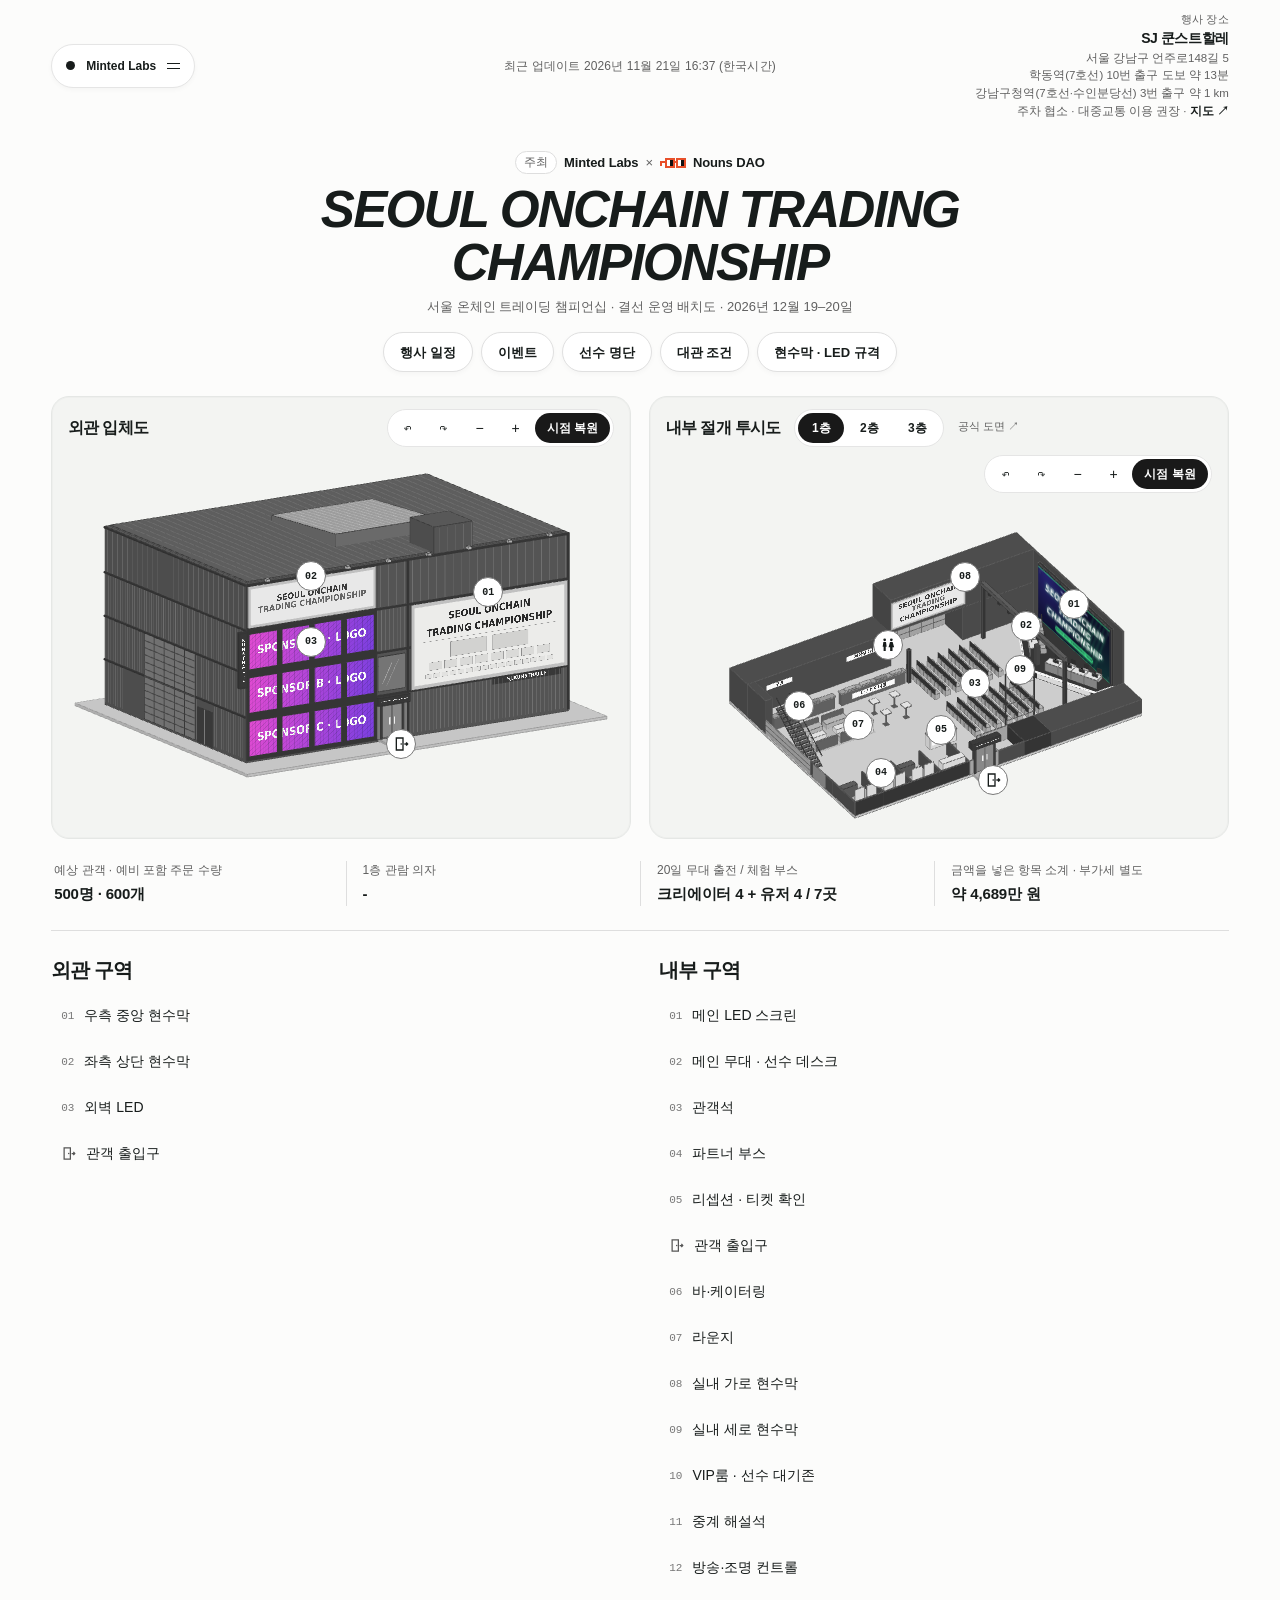
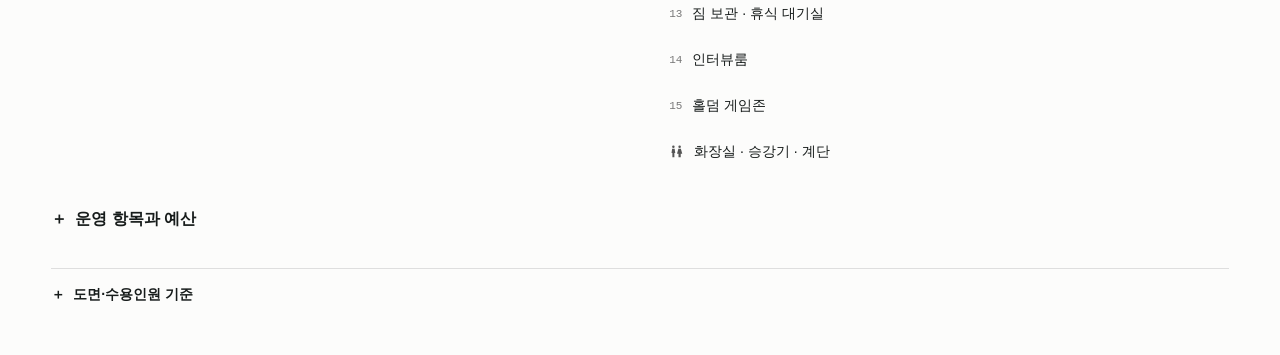
==== commit 8602701f: "Round-based format: four on-site trading rounds, then creators and team match - 19 Dec: four two-hou" ====
--- a/index.html
+++ b/index.html
@@ -7,26 +7,26 @@
 <script src="model.js" defer></script><script src="plan.js" defer></script>
 </head><body>
 <header><details id="menu"><summary class="menupill" aria-label="Minted Labs · 목차">Minted Labs<span class="hamb" aria-hidden="true"></span></summary>
-<nav aria-label="목차"><a href="#plans">입체 도면</a><a href="#budget">운영 항목</a><a href="#areas">구역별 정보</a><a href="#basis">도면 기준</a><a href="#schedule" data-open="schedule">행사 일정</a><a href="#events" data-open="events">이벤트</a><a href="#players" data-open="players">선수 명단</a><a href="#terms" data-open="terms">대관 조건</a><a href="#signs" data-open="signs">현수막 · LED 규격</a></nav></details><p class="updated">최근 업데이트 2026년 11월 21일 16:26 (한국시간)</p><address class="venue" aria-label="행사 장소"><small>행사 장소</small><strong>SJ 쿤스트할레</strong><span>서울 강남구 언주로148길 5</span><span>학동역(7호선) 10번 출구 도보 약 13분</span><span>강남구청역(7호선·수인분당선) 3번 출구 약 1 km</span><span>주차 협소 · 대중교통 이용 권장 · <a href="https://map.naver.com/p/search/SJ%EC%BF%A4%EC%8A%A4%ED%8A%B8%ED%95%A0%EB%A0%88" target="_blank" rel="noopener">지도 ↗</a></span></address></header>
+<nav aria-label="목차"><a href="#plans">입체 도면</a><a href="#budget">운영 항목</a><a href="#areas">구역별 정보</a><a href="#basis">도면 기준</a><a href="#schedule" data-open="schedule">행사 일정</a><a href="#events" data-open="events">이벤트</a><a href="#players" data-open="players">선수 명단</a><a href="#terms" data-open="terms">대관 조건</a><a href="#signs" data-open="signs">현수막 · LED 규격</a></nav></details><p class="updated">최근 업데이트 2026년 11월 21일 16:37 (한국시간)</p><address class="venue" aria-label="행사 장소"><small>행사 장소</small><strong>SJ 쿤스트할레</strong><span>서울 강남구 언주로148길 5</span><span>학동역(7호선) 10번 출구 도보 약 13분</span><span>강남구청역(7호선·수인분당선) 3번 출구 약 1 km</span><span>주차 협소 · 대중교통 이용 권장 · <a href="https://map.naver.com/p/search/SJ%EC%BF%A4%EC%8A%A4%ED%8A%B8%ED%95%A0%EB%A0%88" target="_blank" rel="noopener">지도 ↗</a></span></address></header>
 <main><div class="heading"><p class="hosts"><span>주최</span>Minted Labs <i aria-hidden="true">×</i> <svg class="noggles" viewBox="0 0 16 6" aria-hidden="true"><path fill="#e8502a" d="M3 0h6v6H3zM10 0h6v6h-6zM9 2h1v1H9zM0 2h3v1H1v2H0z"/><path fill="#fff" d="M4 1h2v4H4zM11 1h2v4h-2z"/><path fill="#111" d="M6 1h2v4H6zM13 1h2v4h-2z"/></svg>Nouns DAO</p><h1>Seoul Onchain Trading <span>Championship</span></h1><p>서울 온체인 트레이딩 챔피언십 · 결선 운영 배치도 · 2026년 12월 19–20일</p><div class="tabs"><button type="button" class="tabpill" data-open="schedule">행사 일정</button><button type="button" class="tabpill" data-open="events">이벤트</button><button type="button" class="tabpill" data-open="players">선수 명단</button><button type="button" class="tabpill" data-open="terms">대관 조건</button><button type="button" class="tabpill" data-open="signs">현수막 · LED 규격</button></div></div>
 <section id="plans" class="paired" aria-label="외관과 내부 입체도"></section>
-<div class="metrics"><div class="metric"><small>예상 관객 · 예비 포함 주문 수량</small><span>500명 · 600개</span></div><div class="metric"><small>1층 관람 의자</small><span>-</span></div><div class="metric"><small>출전 선수 / 체험 부스</small><span>32명 / 7곳</span></div><div class="metric"><small>금액을 넣은 항목 소계 · 부가세 별도</small><span>약 4,689만 원</span></div></div>
+<div class="metrics"><div class="metric"><small>예상 관객 · 예비 포함 주문 수량</small><span>500명 · 600개</span></div><div class="metric"><small>1층 관람 의자</small><span>-</span></div><div class="metric"><small>20일 무대 출전 / 체험 부스</small><span>크리에이터 4 + 유저 4 / 7곳</span></div><div class="metric"><small>금액을 넣은 항목 소계 · 부가세 별도</small><span>약 4,689만 원</span></div></div>
 <section id="areas" class="indexes" aria-label="구역별 정보"></section>
 <section class="ledger"><details id="budget"><summary>운영 항목과 예산</summary>
-<p>12월 19–20일 48시간 대관 안에서 설치, 19일 조별 예선, 20일 준결승·결승, 철거를 진행하는 안입니다. 관객 500명, 예비 포함 600명을 기준으로 수량을 잡았습니다. 금액은 모두 부가세 별도입니다. 대관·LED는 받은 금액이고 케이터링은 확정 전 단가입니다. ‘약’으로 표시한 금액은 일반적인 단가로 잡은 추정치이며, 견적이 필요한 항목은 -로 두었습니다. 주최팀이 참가자 모집과 현장 운영을 총괄하고, 플랫폼은 모의 거래 계정과 실시간 순위 화면을 제공합니다.</p>
-<table><thead><tr><th scope="col">항목</th><th scope="col">수량</th><th scope="col">단가</th><th scope="col">금액 (부가세 별도)</th></tr></thead><tbody><tr><th scope="row">MC</th><td>1명 × 2일</td><td>-</td><td>-</td></tr><tr><th scope="row">안내 스태프</th><td>3명 × 2일</td><td>130,000원</td><td>약 780,000원</td></tr><tr><th scope="row">전광판·중계 담당</th><td>1명 × 2일</td><td>-</td><td>-</td></tr><tr><th scope="row">부스 배너</th><td>14개</td><td>40,000원</td><td>약 560,000원</td></tr><tr><th scope="row">우측 중앙 현수막<small>11,820 × 5,680 mm · 출력과 고소 설치</small></th><td>1개</td><td>-</td><td>약 1,500,000원</td></tr><tr><th scope="row">좌측 상단 현수막<small>선택 · 9,700 × 2,800 mm · 출력과 고소 설치</small></th><td>1개</td><td>-</td><td>약 600,000원</td></tr><tr><th scope="row">실내 현수막<small>선택 · 가로형 6,300 × 2,380 mm, 세로형 2,430 × 5,540 mm</small></th><td>2개</td><td>250,000원</td><td>약 500,000원</td></tr><tr><th scope="row">대관 · 실내 메인 LED<small>12월 19–20일 · 설치와 철수 시간 포함</small></th><td>48시간</td><td>-</td><td>30,000,000원</td></tr><tr><th scope="row">케이터링<small>드호 케이터링 · 확정 아님 · <a href="catering-menu.pdf" target="_blank" rel="noopener">메뉴 PDF ↗</a></small></th><td>19일 150인분 + 20일 200인분</td><td>25,000원</td><td>8,750,000원</td></tr><tr><th scope="row">추가 음식 · 피자·치킨 배달<small>케이터링이 모자랄 때만 현장 주문</small></th><td>필요 시</td><td>-</td><td>-</td></tr><tr><th scope="row">케이터링 출장 · 세팅</th><td>2회</td><td>-</td><td>-</td></tr><tr><th scope="row">선수 PC·모니터·주변기기<small>웹캠 포함 · 조별 예선과 도전자 무대는 8석, 준결승·결승은 4석 사용 · 20일 밤 철수</small></th><td>선수 8세트 + 예비 2세트 × 2일</td><td>100,000원</td><td>약 2,000,000원</td></tr><tr><th scope="row">유선망·백업 회선·전력</th><td>1식 × 2일</td><td>-</td><td>-</td></tr><tr><th scope="row">중계 장비·기술 보조</th><td>단일 채널 · 19–20일</td><td>-</td><td>-</td></tr><tr><th scope="row">무대·음향·조명<small>기본 음향 · 무선 마이크 4대 · 기본 무대 6,000 × 2,000 × 500 mm 무료 · LED 조명은 별도 옵션</small></th><td>1식 × 2일</td><td>-</td><td>-</td></tr><tr><th scope="row">의자 추가 임대<small>대관처 보유 의자 114개 무료 · 관람 112석과 선수·운영석 13석 기준</small></th><td>11석 × 2일</td><td>4,000원</td><td>약 88,000원</td></tr><tr><th scope="row">부스 집기·공용 전기<small>테이블은 대관처 행사 테이블 사용 · 전기와 추가 집기만 견적</small></th><td>7개 부스 × 2일</td><td>-</td><td>-</td></tr><tr><th scope="row">행사 안전 요원</th><td>3명 × 2일</td><td>180,000원</td><td>약 1,080,000원</td></tr><tr><th scope="row">반입·철거·운송·청소<small>원상 복구 포함 · 종량제·분리수거 봉투 별도 구매</small></th><td>1회</td><td>-</td><td>-</td></tr><tr><th scope="row">입장 팔찌<small>500명 + 예비 100명 · 날짜별 색상 구분</small></th><td>600개 × 2일</td><td>150원</td><td>약 180,000원</td></tr><tr><th scope="row">이벤트 추첨권 · 추첨함<small>500명 + 예비 100명</small></th><td>600매 × 2일</td><td>-</td><td>약 100,000원</td></tr><tr><th scope="row">명찰 · 랜야드<small>스태프 · 선수 · VIP</small></th><td>100개</td><td>1,500원</td><td>약 150,000원</td></tr><tr><th scope="row">생수</th><td>600병 × 2일</td><td>500원</td><td>약 600,000원</td></tr><tr><th scope="row">안내물·소모품</th><td>1식</td><td>-</td><td>-</td></tr><tr><th scope="row">홀덤 게임존<small>3층 갤러리 추가 대관 · 카지노형 테이블 2대 · 칩 · 딜러 2명 · 무료 칩으로만 진행</small></th><td>1식 × 2일</td><td>-</td><td>-</td></tr><tr><th scope="row">온라인 예선 · 모바일 오픈전 운영<small>휴대폰용 모의 거래 화면 · 500명 동시 접속 · 플랫폼 제공 범위 확인 필요</small></th><td>1식</td><td>-</td><td>-</td></tr><tr><th scope="row">심판·경기 진행 지원<small>19일 조별 예선 · 20일 준결승·결승</small></th><td>1팀 × 2일</td><td>-</td><td>-</td></tr></tbody><tfoot><tr><th scope="row" colspan="3">금액을 넣은 항목 소계<small>견적이 필요한 항목은 빠져 있습니다</small></th><td>약 46,888,000원</td></tr><tr><th scope="row" colspan="3">예비비</th><td>-</td></tr><tr><th scope="row" colspan="3">행사 총예산</th><td>-</td></tr></tfoot></table></details></section>
+<p>12월 19–20일 48시간 대관 안에서 설치, 19일 현장 모의 매매 4회와 무대 결선, 20일 크리에이터전과 팀전, 철거를 진행하는 안입니다. 관객 500명, 예비 포함 600명을 기준으로 수량을 잡았습니다. 금액은 모두 부가세 별도입니다. 대관·LED는 받은 금액이고 케이터링은 확정 전 단가입니다. ‘약’으로 표시한 금액은 일반적인 단가로 잡은 추정치이며, 견적이 필요한 항목은 -로 두었습니다. 주최팀이 참가자 모집과 현장 운영을 총괄하고, 플랫폼은 모의 거래 계정과 실시간 순위 화면을 제공합니다.</p>
+<table><thead><tr><th scope="col">항목</th><th scope="col">수량</th><th scope="col">단가</th><th scope="col">금액 (부가세 별도)</th></tr></thead><tbody><tr><th scope="row">MC</th><td>1명 × 2일</td><td>-</td><td>-</td></tr><tr><th scope="row">안내 스태프</th><td>3명 × 2일</td><td>130,000원</td><td>약 780,000원</td></tr><tr><th scope="row">전광판·중계 담당</th><td>1명 × 2일</td><td>-</td><td>-</td></tr><tr><th scope="row">부스 배너</th><td>14개</td><td>40,000원</td><td>약 560,000원</td></tr><tr><th scope="row">우측 중앙 현수막<small>11,820 × 5,680 mm · 출력과 고소 설치</small></th><td>1개</td><td>-</td><td>약 1,500,000원</td></tr><tr><th scope="row">좌측 상단 현수막<small>선택 · 9,700 × 2,800 mm · 출력과 고소 설치</small></th><td>1개</td><td>-</td><td>약 600,000원</td></tr><tr><th scope="row">실내 현수막<small>선택 · 가로형 6,300 × 2,380 mm, 세로형 2,430 × 5,540 mm</small></th><td>2개</td><td>250,000원</td><td>약 500,000원</td></tr><tr><th scope="row">대관 · 실내 메인 LED<small>12월 19–20일 · 설치와 철수 시간 포함</small></th><td>48시간</td><td>-</td><td>30,000,000원</td></tr><tr><th scope="row">케이터링<small>드호 케이터링 · 확정 아님 · <a href="catering-menu.pdf" target="_blank" rel="noopener">메뉴 PDF ↗</a></small></th><td>19일 150인분 + 20일 200인분</td><td>25,000원</td><td>8,750,000원</td></tr><tr><th scope="row">추가 음식 · 피자·치킨 배달<small>케이터링이 모자랄 때만 현장 주문</small></th><td>필요 시</td><td>-</td><td>-</td></tr><tr><th scope="row">케이터링 출장 · 세팅</th><td>2회</td><td>-</td><td>-</td></tr><tr><th scope="row">선수 PC·모니터·주변기기<small>웹캠 포함 · 19일 무대 결선과 20일 팀전은 8석, 크리에이터전은 4석 사용 · 20일 밤 철수</small></th><td>선수 8세트 + 예비 2세트 × 2일</td><td>100,000원</td><td>약 2,000,000원</td></tr><tr><th scope="row">유선망·백업 회선·전력</th><td>1식 × 2일</td><td>-</td><td>-</td></tr><tr><th scope="row">중계 장비·기술 보조</th><td>단일 채널 · 19–20일</td><td>-</td><td>-</td></tr><tr><th scope="row">무대·음향·조명<small>기본 음향 · 무선 마이크 4대 · 기본 무대 6,000 × 2,000 × 500 mm 무료 · LED 조명은 별도 옵션</small></th><td>1식 × 2일</td><td>-</td><td>-</td></tr><tr><th scope="row">의자 추가 임대<small>대관처 보유 의자 114개 무료 · 관람 112석과 선수·운영석 13석 기준</small></th><td>11석 × 2일</td><td>4,000원</td><td>약 88,000원</td></tr><tr><th scope="row">부스 집기·공용 전기<small>테이블은 대관처 행사 테이블 사용 · 전기와 추가 집기만 견적</small></th><td>7개 부스 × 2일</td><td>-</td><td>-</td></tr><tr><th scope="row">행사 안전 요원</th><td>3명 × 2일</td><td>180,000원</td><td>약 1,080,000원</td></tr><tr><th scope="row">반입·철거·운송·청소<small>원상 복구 포함 · 종량제·분리수거 봉투 별도 구매</small></th><td>1회</td><td>-</td><td>-</td></tr><tr><th scope="row">입장 팔찌<small>500명 + 예비 100명 · 날짜별 색상 구분</small></th><td>600개 × 2일</td><td>150원</td><td>약 180,000원</td></tr><tr><th scope="row">이벤트 추첨권 · 추첨함<small>500명 + 예비 100명</small></th><td>600매 × 2일</td><td>-</td><td>약 100,000원</td></tr><tr><th scope="row">명찰 · 랜야드<small>스태프 · 선수 · VIP</small></th><td>100개</td><td>1,500원</td><td>약 150,000원</td></tr><tr><th scope="row">생수</th><td>600병 × 2일</td><td>500원</td><td>약 600,000원</td></tr><tr><th scope="row">안내물·소모품</th><td>1식</td><td>-</td><td>-</td></tr><tr><th scope="row">홀덤 게임존<small>3층 갤러리 추가 대관 · 카지노형 테이블 2대 · 칩 · 딜러 2명 · 무료 칩으로만 진행</small></th><td>1식 × 2일</td><td>-</td><td>-</td></tr><tr><th scope="row">현장 모의 매매 운영<small>휴대폰용 모의 거래 화면 · 500명 동시 접속 · 회차별 모의 토큰 지급 · 플랫폼 제공 범위 확인 필요</small></th><td>4회 + 20일 2경기</td><td>-</td><td>-</td></tr><tr><th scope="row">상품 · 경품<small>팀전 유저 상품 · 예측 이벤트 당첨 경품 · 크리에이터 상금은 미정</small></th><td>1식</td><td>-</td><td>-</td></tr><tr><th scope="row">심판·경기 진행 지원<small>19일 무대 결선 4회 · 20일 크리에이터전·팀전</small></th><td>1팀 × 2일</td><td>-</td><td>-</td></tr></tbody><tfoot><tr><th scope="row" colspan="3">금액을 넣은 항목 소계<small>견적이 필요한 항목은 빠져 있습니다</small></th><td>약 46,888,000원</td></tr><tr><th scope="row" colspan="3">예비비</th><td>-</td></tr><tr><th scope="row" colspan="3">행사 총예산</th><td>-</td></tr></tfoot></table></details></section>
 <details id="basis" class="notes"><summary>도면·수용인원 기준</summary><p>건물 크기와 층별 구성은 행사장의 공식 도면을 따랐습니다. 정면 24.38 m, 깊이 17.07 m이고 층고는 1–3층 각 2.89 m, 4층 3.04 m입니다. 동쪽 벽의 10 × 5 m LED 스크린과 바 카운터는 기존 시설입니다. 내부 입체도는 1·2·3층을 각각 바닥에서 1.2 m 높이로 잘라 그렸습니다.</p><p>대관 안내서는 1층을 약 500명 규모로 안내하고, 서울컨벤션뷰로의 1층 기준은 극장식 400명, 세미나식 300명, 연회식 200명입니다. 관객 500명(예비 포함 600명)은 의자 112석과 스탠딩, 2층 관람을 합친 계획 인원이며, 동시에 받을 수 있는 인원은 대관처 승인이 필요합니다. 관람 의자 112석·선수석 8개·무대·조명 트러스·부스 7곳·VIP룸·선수 대기존·방송·조명 컨트롤·해설석은 제안 배치이며, 통로와 음식 반입을 포함한 최종안은 대관처와 확인해야 합니다.</p>
 <p><a href="https://www.sjkunsthalle.com/_files/ugd/f9390f_e8d3d3e585f7497288ba45912c586fef.pdf#page=3" target="_blank" rel="noopener">공식 층별 도면 ↗</a> · <a href="https://kr.miceseoul.com/kor/pgm/smaMng/miceVenueView.do?menuNo=800010&amp;smaSn=335&amp;fcltySn=314&amp;langCodeId=ko" target="_blank" rel="noopener">시설별 수용인원 ↗</a></p></details>
-<dialog id="schedule" class="layer" aria-labelledby="schedule-title"><div class="layerhead"><div><h2 id="schedule-title">행사 일정</h2><p>사전 예선 12월 7–13일 · 본선 12월 19일 12:00–22:00 · 20일 12:00–20:00 · 한국시간</p></div><button type="button" class="layerclose" data-close aria-label="닫기">×</button></div><div class="layerbody"><section class="pre"><h3>사전 온라인 예선<span>12월 7일(월)–13일(일) · 날짜는 제안</span></h3><table class="timeline"><tbody><tr><th scope="row">12월 7–13일</th><td>온라인 예선 · 휴대폰이나 PC 웹에서 누구나 참가 · 모두 같은 모의 잔고로 시작해 수익률로 순위</td></tr><tr><th scope="row">12월 14일 (월)</th><td>결과 발표 · 상위 16명 본선 진출 · 불참에 대비한 예비 4명</td></tr><tr><th scope="row">12월 15–18일</th><td>참석과 본인 확인 · 프로필 사진 등록 · 규칙 안내</td></tr></tbody></table></section><div class="days"><section><h3>12월 19일 (토)<span>조별 예선 · 32명 → 8명 · 행사 12:00–22:00 (무대 20:00까지)</span></h3><table class="timeline"><tbody><tr class="prep"><th scope="row">05:00–10:00</th><td>장비 반입 · 설치 (무대, 선수석, 조명, 중계, 부스)</td></tr><tr class="prep"><th scope="row">10:00–11:30</th><td>기술 점검 · 리허설 (선수 PC, 회선, 중계 화면, 투표·모바일 화면)</td></tr><tr class="prep"><th scope="row">11:30–12:00</th><td>케이터링 · 부스 · 리셉션 준비</td></tr><tr><th scope="row">12:00–12:30</th><td>입장 · 체크인으로 플레이 카드, 모의 잔고, 칩 지급 · 부스 게임과 오픈 챌린지 시작 · 우승자 예측 1차 투표 시작</td></tr><tr><th scope="row">12:30–13:00</th><td>모바일 오픈전 1회 · 관객 전원 10분 · 상위 4명은 와일드카드로 오후 C·D조에 합류 · 화면 보는 법 안내</td></tr><tr><th scope="row">13:00–13:30</th><td>오프닝 · 본선 선수 소개 · 공개 조 추첨 · 우승자 예측 1차 마감</td></tr><tr><th scope="row">13:30–14:15</th><td>조별 예선 A조 · 8명, 20분 · 상위 2명 진출 · 경기 전 세션 투표</td></tr><tr><th scope="row">14:15–15:00</th><td>조별 예선 B조 · 8명, 20분 · 상위 2명 진출 · 경기 전 세션 투표</td></tr><tr><th scope="row">15:00–15:45</th><td>휴식 · 식사 · 15:30 모바일 오픈전 2회 (관객 전원 10분)</td></tr><tr><th scope="row">15:45–16:30</th><td>도전자 무대 1 · 오픈전 2회 상위 8명이 무대 8석에서 10분</td></tr><tr><th scope="row">16:30–17:00</th><td>스폰서 쇼케이스 · 메인 스폰서 3곳, 각 7분 · 부스 순위 중간 발표</td></tr><tr><th scope="row">17:00–17:45</th><td>조별 예선 C조 · 8명(와일드카드 2명 포함), 20분 · 상위 2명 진출 · 경기 전 세션 투표</td></tr><tr><th scope="row">17:45–18:30</th><td>조별 예선 D조 · 8명(와일드카드 2명 포함), 20분 · 상위 2명 진출 · 경기 전 세션 투표</td></tr><tr><th scope="row">18:30–19:00</th><td>진출자 8명 발표 · 준결승 조 편성 · 1일차 예측 순위 · 우승자 예측 2차 투표 시작</td></tr><tr><th scope="row">19:00–19:20</th><td>모바일 오픈전 3회 (관객 전원 10분) · 부스 오픈 챌린지 1일차 마감</td></tr><tr><th scope="row">19:20–20:00</th><td>도전자 무대 2 · 오픈전 3회 상위 4명 + 부스 오픈 챌린지 상위 4명, 무대 8석에서 10분 · 무대 프로그램 종료</td></tr><tr><th scope="row">20:00–22:00</th><td>네트워킹 · 자유 시간 · 라운지와 바 운영 · 22:00 폐장</td></tr><tr class="prep"><th scope="row">22:00–23:00</th><td>관객 퇴장 · 20일 경기 점검 (선수석·중계 장비는 그대로 둠)</td></tr></tbody></table></section><section><h3>12월 20일 (일)<span>준결승 · 결승 · 8명 → 우승자 · 행사 12:00–20:00</span></h3><table class="timeline"><tbody><tr class="prep"><th scope="row">09:30–11:00</th><td>공간 점검 · 선수 PC·회선 재점검</td></tr><tr class="prep"><th scope="row">11:00–12:00</th><td>리허설 · 케이터링 · 리셉션 준비</td></tr><tr><th scope="row">12:00–12:30</th><td>입장 · 부스와 오픈 챌린지 재개 · 케이터링 시작 · 우승자 예측 2차 투표 계속</td></tr><tr><th scope="row">12:30–13:00</th><td>1일차 하이라이트 · 준결승 진출자 8명 소개 · 모바일 오픈전 4회 (관객 전원 10분)</td></tr><tr><th scope="row">13:00–13:30</th><td>스폰서 쇼케이스 · 메인 스폰서 2곳, 각 7분 · 경기 관전 안내 · 우승자 예측 2차 마감</td></tr><tr><th scope="row">13:30–14:00</th><td>도전자 무대 3 · 오픈전 4회 상위 8명이 무대 8석에서 10분</td></tr><tr><th scope="row">14:00–14:45</th><td>준결승 1조 · 4명, 20분 · 상위 2명 결승 진출 · 경기 전 세션 투표</td></tr><tr><th scope="row">14:45–15:30</th><td>준결승 2조 · 4명, 20분 · 상위 2명 결승 진출 · 경기 전 세션 투표</td></tr><tr><th scope="row">15:30–16:00</th><td>관객 전체 대 크리에이터 · 관객이 휴대폰 투표로 주문을 정해 크리에이터와 겨룸 · 스폰서 쇼케이스 1곳</td></tr><tr><th scope="row">16:00–17:00</th><td>크리에이터 쇼매치 · 결승 진출자 4명 + 크리에이터 4명, 무대 8석 (출연진 미정)</td></tr><tr><th scope="row">17:00–17:20</th><td>모바일 오픈전 최종회 (관객 전원 10분) · 우승자 예측 3차 투표</td></tr><tr><th scope="row">17:20–18:00</th><td>도전자 결선 · 이틀 누적 상위 8명이 무대 8석에서 겨룸 · 1위가 관객 챔피언</td></tr><tr><th scope="row">18:00–18:20</th><td>결승 진출자 4명 소개 · 우승자 예측 3차 마감 · 투표 현황 공개</td></tr><tr><th scope="row">18:20–18:50</th><td>결승 · 4명, 30분</td></tr><tr><th scope="row">18:50–19:20</th><td>결과 검증 · 검증 담당 2명이 따로 확인하고 수석 심판이 승인 · 결승 진출자 인터뷰 (3층 인터뷰룸) · 예측 순위 집계</td></tr><tr><th scope="row">19:20–20:00</th><td>시상 · 우승자, 관객 챔피언, 예측왕 발표 · 폐회 · 20:00 폐장</td></tr><tr class="prep"><th scope="row">20:00–24:00</th><td>관객 퇴장 · 철거 · 장비 반출 · 청소</td></tr><tr class="prep"><th scope="row">24:00</th><td>대관 종료</td></tr></tbody></table><p class="legend"><i></i>설치 · 점검 · 철거 시간</p></section></div><p class="layernote">행사 시간은 19일 12:00–22:00, 20일 12:00–20:00입니다. 19일은 무대 프로그램을 20:00까지 진행하고, 그 뒤 22:00까지는 네트워킹과 자유 시간입니다. 본선은 32명입니다. 온라인 예선 상위 16명, 초청 트레이더·KOL 12명, 현장 와일드카드 4명으로 채웁니다. 19일에는 8명씩 4개 조가 무대 8석을 모두 써서 조별 예선을 치르고 조마다 상위 2명이 올라갑니다. 20일에는 8명이 4명씩 준결승 2개 조를 거쳐 4명이 결승을 치르며, 3·4위는 결승 순위로 정합니다. 조별 예선과 준결승 20분, 결승 30분은 제안값이고, 한 경기 구간은 45분으로 잡았습니다(투표 마감과 입장 5분, 경기 20분, 검증·결과·인터뷰 15분, 다음 조 준비 5분). 관객은 휴대폰으로 모바일 오픈전에 이틀 동안 다섯 번 참가하고, 회차 상위자는 도전자 무대에서 무대 8석에 앉아 겨룹니다. 크리에이터는 20일에만 참석하므로 본선에는 들어가지 않고, 크리에이터가 나오는 순서는 모두 20일에 두었습니다. 20일은 8시간 안에 준결승부터 시상까지 넣느라 따로 쉬는 시간이 없고, 식사는 케이터링을 계속 열어 둡니다. 모든 거래는 실제 가치가 없는 모의 잔고로 합니다. 경기마다 세션 투표를 하고 우승자 예측은 세 번 받습니다. 자세한 규칙은 이벤트 팝업에 있습니다. 대관은 48시간이며 12월 19일 00:00부터 21일 00:00까지로 가정했습니다. 철거는 20일 20:00 이후 4시간이라 빠듯하므로 철거 인원을 넉넉히 잡습니다. 회색으로 표시한 설치·점검·철거 시간은 제안입니다.</p></div></dialog>
-<dialog id="events" class="layer" aria-labelledby="events-title"><div class="layerhead"><div><h2 id="events-title">이벤트</h2><p>승부 예측 투표, 모바일 오픈전, 도전자 무대 · 나머지는 미정, 정해지면 채웁니다</p></div><button type="button" class="layerclose" data-close aria-label="닫기">×</button></div><div class="layerbody"><div class="terms"><section class="tbd-sec"><h3>부스 체험 · 7곳<em>미정 · 내용 추가 필요</em></h3><div class="tbd-blank" aria-label="내용 입력 예정"></div><p class="tbd-need">준비할 것 (예상)</p><ul><li>참여 파트너와 부스별 체험 내용</li><li>부스 집기(테이블·배너)·전기·인터넷</li><li>체험용 기기와 계정</li><li>참여 인증 방식(스탬프·QR 등)</li></ul></section><section class="tbd-sec"><h3>무대 프로그램<em>미정 · 내용 추가 필요</em></h3><div class="tbd-blank" aria-label="내용 입력 예정"></div><p class="tbd-need">준비할 것 (예상)</p><ul><li>19일·20일 무대 순서와 시간</li><li>파트너 세션·발표자</li><li>MC 대본과 송출 화면</li><li>마이크·음향·조명 큐</li></ul></section><section class="tbd-sec"><h3>관객 이벤트 · 승부 예측 투표<em>진행 안 · 점수는 조정 가능</em></h3><ul><li><b>세션 투표</b>: 본선 7경기마다, 경기 시작 전에 그 조의 1위를 고릅니다. 조별 예선은 8명 중에서, 준결승과 결승은 4명 중에서 고릅니다. 시작 벨에 마감하고, 맞히면 10점입니다.</li><li><b>우승자 예측</b>: 세 번 받습니다. 1차는 19일 조 추첨 전 본선 선수 중에서(50점), 2차는 준결승 전 8명 중에서(30점), 3차는 결승 전 4명 중에서(10점). 가장 먼저 맞힌 차수의 점수만 받습니다.</li><li><b>쇼매치 투표</b>: 20일 크리에이터 쇼매치에서도 같은 화면으로 투표합니다. 점수는 본선 투표의 절반으로 둡니다.</li><li><b>참여 방법</b>: 체크인 때 열리는 플레이 카드에서 투표합니다. 팔찌 한 개에 한 표이고, 경기 2분 전에 진행자가 안내하며 스크린에 QR을 띄웁니다.</li><li><b>화면</b>: 득표율은 마감 뒤에 메인 스크린에 공개합니다. 마감 전에 보여 주면 표가 한쪽으로 쏠립니다.</li><li><b>순위와 시상</b>: 예측 점수 순위를 플레이 카드와 스크린에 띄우고, 20일 시상식에서 예측왕 1–3위를 무대에서 부릅니다. 동점이면 먼저 투표한 사람이 앞섭니다.</li><li><b>보상</b>: 참가비와 판돈이 없고, 점수는 살 수 없으며 돈으로 바뀌지 않습니다. 상품은 굿즈 수준으로 두고, 투표에 참여할 때마다 추첨권을 줍니다. 경품 지급 방식은 사전에 법률 검토를 받습니다.</li><li><b>준비할 것</b>: 플레이 카드 투표·순위 기능, 스크린용 득표율 화면, 운영 담당 1명, 예측왕 상품과 추첨 경품.</li></ul></section><section class="tbd-sec"><h3>관객 참가 · 모바일 오픈전과 도전자 무대<em>진행 안 · 세부 조정 중</em></h3><ul><li><b>사전 온라인 예선</b>: 12월 7–13일(제안)에 누구나 휴대폰이나 PC 웹으로 참가합니다. 상위 16명이 본선에 올라갑니다.</li><li><b>모바일 오픈전</b>: 체크인한 관객 전원이 휴대폰으로 같은 차트를 10분 동안 거래합니다. 19일 12:30, 15:30, 19:00, 20일 12:30, 17:00에 다섯 번 엽니다. 무대 경기가 없는 시간에만 엽니다.</li><li><b>와일드카드</b>: 19일 1회 상위 4명은 그날 오후 조별 예선 C·D조에 2명씩 들어갑니다. 예선을 거치지 않은 관객이 현장에서 본선에 오르는 길입니다.</li><li><b>도전자 무대</b>: 오픈전 회차 상위자가 무대 8석에 앉아 10분 동안 겨룹니다. 19일 15:45, 19:20, 20일 13:30에 엽니다.</li><li><b>도전자 결선</b>: 20일 17:20에 이틀 누적 상위 8명이 겨루고, 1위는 관객 챔피언으로 시상식에서 부릅니다.</li><li><b>크리에이터와 함께</b>: 크리에이터는 20일에만 참석합니다. 15:30 관객 전체 대 크리에이터(휴대폰 투표로 주문 결정), 16:00 크리에이터 쇼매치(결승 진출자 4명 + 크리에이터 4명)를 엽니다.</li><li><b>규칙</b>: 팔찌 QR 한 개에 한 계정, 모두 같은 모의 잔고로 시작합니다. 잔고는 살 수 없고 보내거나 뽑을 수 없으며 행사 뒤 사라집니다. 보상은 무대 출전과 굿즈입니다.</li><li><b>준비할 것</b>: 앱 설치 없이 열리는 휴대폰용 모의 거래 화면(500명 동시 접속), 무대 PC의 QR 로그인, 관객 개인 데이터망 안내, 와일드카드 본인 확인, 운영 담당 2명.</li></ul></section><section class="tbd-sec"><h3>홀덤 게임존<em>미정 · 내용 추가 필요</em></h3><div class="tbd-blank" aria-label="내용 입력 예정"></div><p class="tbd-need">준비할 것 (예상)</p><ul><li>운영 방식(토너먼트·자유 게임)과 참가 방법</li><li>카지노형 테이블 2대·칩·카드·딜러 2명</li><li>순위 집계와 경품</li><li>무료 칩만 사용 · 경품 지급 법률 검토</li></ul></section><section class="tbd-sec"><h3>시상<em>미정 · 내용 추가 필요</em></h3><div class="tbd-blank" aria-label="내용 입력 예정"></div><p class="tbd-need">준비할 것 (예상)</p><ul><li>시상 부문과 순위</li><li>상금·트로피·인증서</li><li>시상자와 무대 동선</li><li>지급 조건과 일정</li></ul></section><section class="tbd-sec"><h3>기타<em>미정 · 내용 추가 필요</em></h3><div class="tbd-blank" aria-label="내용 입력 예정"></div><p class="tbd-need">준비할 것 (예상)</p><ul><li>포토존·굿즈</li><li>촬영·콘텐츠 제작</li><li>네트워킹 프로그램</li></ul></section></div><p class="layernote">승부 예측 투표와 관객 참가 프로그램은 진행 안이며 점수, 횟수, 시간은 조정할 수 있습니다. 나머지 이벤트는 아직 정해지지 않았습니다. 준비할 것을 미리 적어 둔 목록이며, 정해지는 대로 각 칸을 채웁니다.</p></div></dialog>
-<dialog id="players" class="layer" aria-labelledby="players-title"><div class="layerhead"><div><h2 id="players-title">선수 명단</h2><p>본선 32명 · 온라인 예선 16 + 초청 12 + 현장 와일드카드 4 · 크리에이터는 20일 쇼매치</p></div><button type="button" class="layerclose" data-close aria-label="닫기">×</button></div><div class="layerbody"><table class="roster"><thead><tr><th scope="col">번호</th><th scope="col">이름</th><th scope="col">상태</th></tr></thead><tbody><tr class="grp"><th scope="rowgroup" colspan="3">온라인 예선 진출<em>16명 · 12월 14일 발표</em></th></tr><tr><td class="seat">01–16</td><th scope="row"><span class="blank"></span></th><td class="tbd">예선 결과로 확정</td></tr></tbody><tbody><tr class="grp"><th scope="rowgroup" colspan="3">초청 트레이더 · KOL<em>12명 · 섭외 중</em></th></tr><tr><td class="seat">17–28</td><th scope="row"><span class="blank"></span></th><td class="tbd">추가 예정</td></tr></tbody><tbody><tr class="grp"><th scope="rowgroup" colspan="3">현장 와일드카드<em>4명 · 19일 오전 선발</em></th></tr><tr><td class="seat">29–32</td><th scope="row"><span class="blank"></span></th><td class="tbd">19일 12:30 모바일 오픈전 상위 4명</td></tr></tbody><tbody><tr class="grp"><th scope="rowgroup" colspan="3">초청 크리에이터 · 20일 쇼매치<em>본선 외 · 20일만 참석 · 4명 예정</em></th></tr><tr><td class="seat">01</td><th scope="row">자두두</th><td class="tbd">명단 추가</td></tr><tr><td class="seat">02</td><th scope="row"><span class="blank"></span></th><td class="tbd">추가 예정</td></tr><tr><td class="seat">03</td><th scope="row"><span class="blank"></span></th><td class="tbd">추가 예정</td></tr><tr><td class="seat">04</td><th scope="row"><span class="blank"></span></th><td class="tbd">추가 예정</td></tr></tbody></table><p class="layernote">본선은 32명입니다. 온라인 예선 상위 16명, 초청 트레이더·KOL 12명, 현장 와일드카드 4명으로 채웁니다. 크리에이터는 20일에만 참석하므로 19일에 치르는 조별 예선에는 들어가지 않고, 20일 쇼매치와 관객 이벤트에 나옵니다. 인원 배분과 명단은 섭외에 따라 조정될 수 있습니다.</p></div></dialog>
+<dialog id="schedule" class="layer" aria-labelledby="schedule-title"><div class="layerhead"><div><h2 id="schedule-title">행사 일정</h2><p>2026년 12월 19일 12:00–22:00 · 20일 12:00–20:00 · 한국시간</p></div><button type="button" class="layerclose" data-close aria-label="닫기">×</button></div><div class="layerbody"><div class="days"><section><h3>12월 19일 (토)<span>현장 모의 매매 4회 · 회차마다 상위 8명 무대 결선 · 행사 12:00–22:00 (무대 20:00까지)</span></h3><table class="timeline"><tbody><tr class="prep"><th scope="row">05:00–10:00</th><td>장비 반입 · 설치 (무대, 선수석, 조명, 중계, 부스)</td></tr><tr class="prep"><th scope="row">10:00–11:30</th><td>기술 점검 · 리허설 (선수 PC, 회선, 중계 화면, 투표·모바일 화면)</td></tr><tr class="prep"><th scope="row">11:30–12:00</th><td>케이터링 · 부스 · 리셉션 준비</td></tr><tr><th scope="row">12:00–13:00</th><td>입장 · 체크인 · 1회차 모의 토큰 지급 · 1회차 매매 60분 (현장 참석자만, 휴대폰) · 스크린에 실시간 순위 · 부스와 라운지 운영</td></tr><tr><th scope="row">13:00–13:30</th><td>오프닝 · 프로젝트 소개 · 패널 토크 · 1회차 상위 8명 호명과 현장 확인 · 예측 투표 ①</td></tr><tr><th scope="row">13:30–14:00</th><td>1회차 무대 결선 · 상위 8명, 무대 8석, 15분 · 1위는 20일 팀전 진출</td></tr><tr><th scope="row">14:00–15:00</th><td>2회차 모의 토큰 지급 · 2회차 매매 60분 (현장 참석자만, 휴대폰) · 스크린에 실시간 순위 · 부스와 라운지 운영</td></tr><tr><th scope="row">15:00–15:30</th><td>프로젝트 소개 · 패널 토크 · 2회차 상위 8명 호명과 현장 확인 · 예측 투표 ②</td></tr><tr><th scope="row">15:30–16:00</th><td>2회차 무대 결선 · 상위 8명, 무대 8석, 15분 · 1위는 20일 팀전 진출</td></tr><tr><th scope="row">16:00–17:00</th><td>3회차 모의 토큰 지급 · 3회차 매매 60분 (현장 참석자만, 휴대폰) · 스크린에 실시간 순위 · 부스와 라운지 운영</td></tr><tr><th scope="row">17:00–17:30</th><td>프로젝트 소개 · 패널 토크 · 3회차 상위 8명 호명과 현장 확인 · 예측 투표 ③</td></tr><tr><th scope="row">17:30–18:00</th><td>3회차 무대 결선 · 상위 8명, 무대 8석, 15분 · 1위는 20일 팀전 진출</td></tr><tr><th scope="row">18:00–19:00</th><td>4회차 모의 토큰 지급 · 4회차 매매 60분 (현장 참석자만, 휴대폰) · 스크린에 실시간 순위 · 부스와 라운지 운영</td></tr><tr><th scope="row">19:00–19:30</th><td>프로젝트 소개 · 패널 토크 · 4회차 상위 8명 호명과 현장 확인 · 예측 투표 ④</td></tr><tr><th scope="row">19:30–20:00</th><td>4회차 무대 결선 · 상위 8명, 무대 8석, 15분 · 1위는 20일 팀전 진출 · 1위 4명 확정 · 무대 프로그램 종료</td></tr><tr><th scope="row">20:00–22:00</th><td>네트워킹 · 자유 시간 · 라운지와 바 운영 · 22:00 폐장</td></tr><tr class="prep"><th scope="row">22:00–23:00</th><td>관객 퇴장 · 20일 경기 점검 (선수석·중계 장비는 그대로 둠)</td></tr></tbody></table></section><section><h3>12월 20일 (일)<span>1부 크리에이터전 · 2부 크리에이터 + 유저 팀전 · 행사 12:00–20:00</span></h3><table class="timeline"><tbody><tr class="prep"><th scope="row">09:30–11:00</th><td>공간 점검 · 선수 PC·회선 재점검</td></tr><tr class="prep"><th scope="row">11:00–12:00</th><td>리허설 · 케이터링 · 리셉션 준비</td></tr><tr><th scope="row">12:00–13:00</th><td>입장 · 부스와 라운지 운영 · 케이터링 시작 · 19일 하이라이트 상영</td></tr><tr><th scope="row">13:00–13:30</th><td>오프닝 · 크리에이터 4명과 19일 1위 4명 소개 · 예측 투표 ⑤ (크리에이터전 1위)</td></tr><tr><th scope="row">13:30–14:00</th><td>프로젝트 소개 · 패널 토크</td></tr><tr><th scope="row">14:00–15:00</th><td>1부 크리에이터전 · 크리에이터 4명끼리, 무대 4석, 경기 30분 · 결과와 인터뷰 · 상금 미정</td></tr><tr><th scope="row">15:00–15:30</th><td>프로젝트 소개 · 패널 토크</td></tr><tr><th scope="row">15:30–16:00</th><td>팀 구성 · 19일 1위 4명이 크리에이터와 한 팀씩 · 팀 소개 · 예측 투표 ⑥ (팀전 1위 팀)</td></tr><tr><th scope="row">16:00–17:00</th><td>2부 팀전 · 크리에이터 + 유저 4팀, 무대 8석, 경기 30분 · 상품은 유저에게만</td></tr><tr><th scope="row">17:00–17:30</th><td>결과 검증 · 팀 인터뷰 (3층 인터뷰룸) · 예측 점수 집계</td></tr><tr><th scope="row">17:30–18:00</th><td>예측 이벤트 당첨자 발표 · 현장에 있어야 당첨 확정</td></tr><tr><th scope="row">18:00–18:30</th><td>시상 · 팀전 우승 유저, 예측 이벤트 당첨자 · 폐회</td></tr><tr><th scope="row">18:30–20:00</th><td>네트워킹 · 자유 시간 · 20:00 폐장</td></tr><tr class="prep"><th scope="row">20:00–24:00</th><td>관객 퇴장 · 철거 · 장비 반출 · 청소</td></tr><tr class="prep"><th scope="row">24:00</th><td>대관 종료</td></tr></tbody></table><p class="legend"><i></i>설치 · 점검 · 철거 시간</p></section></div><p class="layernote">행사 시간은 19일 12:00–22:00, 20일 12:00–20:00입니다. 19일은 2시간을 한 회차로 네 번 돌립니다. 회차마다 현장 참석자에게 같은 모의 토큰을 지급하고 휴대폰으로 60분 동안 매매한 뒤, 30분 동안 프로젝트 소개와 패널 토크를 하고, 상위 8명이 무대 8석에서 결선을 치릅니다. 상위 8명은 호명할 때 현장에 있어야 하며, 자리에 없으면 다음 순위가 올라갑니다. 회차 결선 1위 4명은 20일 팀전에 나갑니다. 20일은 두 부분입니다. 1부는 크리에이터끼리 겨루고(상금 미정), 2부는 크리에이터와 19일 1위 유저가 한 팀이 되어 4팀이 겨룹니다. 2부 상품은 유저에게만 줍니다. 예측 투표는 19일 네 번, 20일 두 번으로 모두 여섯 번이며, 합산 점수로 이벤트 당첨자를 뽑습니다. 당첨은 발표 때 현장에 있어야 확정됩니다. 무대 결선 15분, 20일 경기 30분, 팀 구성 방식은 제안값입니다. 자세한 규칙은 이벤트 팝업에 있습니다. 모든 거래는 실제 가치가 없는 모의 토큰으로 합니다. 대관은 48시간이며 12월 19일 00:00부터 21일 00:00까지로 가정했습니다. 철거는 20일 20:00 이후 4시간이라 빠듯하므로 철거 인원을 넉넉히 잡습니다. 회색으로 표시한 설치·점검·철거 시간은 제안입니다.</p></div></dialog>
+<dialog id="events" class="layer" aria-labelledby="events-title"><div class="layerhead"><div><h2 id="events-title">이벤트</h2><p>현장 모의 매매, 무대 결선, 승부 예측 6회 · 나머지는 미정, 정해지면 채웁니다</p></div><button type="button" class="layerclose" data-close aria-label="닫기">×</button></div><div class="layerbody"><div class="terms"><section class="tbd-sec"><h3>부스 체험 · 7곳<em>미정 · 내용 추가 필요</em></h3><div class="tbd-blank" aria-label="내용 입력 예정"></div><p class="tbd-need">준비할 것 (예상)</p><ul><li>참여 파트너와 부스별 체험 내용</li><li>부스 집기(테이블·배너)·전기·인터넷</li><li>체험용 기기와 계정</li><li>참여 인증 방식(스탬프·QR 등)</li></ul></section><section class="tbd-sec"><h3>무대 프로그램<em>미정 · 내용 추가 필요</em></h3><div class="tbd-blank" aria-label="내용 입력 예정"></div><p class="tbd-need">준비할 것 (예상)</p><ul><li>19일·20일 무대 순서와 시간</li><li>파트너 세션·발표자</li><li>MC 대본과 송출 화면</li><li>마이크·음향·조명 큐</li></ul></section><section class="tbd-sec"><h3>관객 참가 · 현장 모의 매매와 무대 결선<em>진행 안 · 세부 조정 중</em></h3><ul><li><b>참가 자격</b>: 현장 참석자만 참가합니다. 체크인한 팔찌 QR 한 개에 한 계정입니다.</li><li><b>회차</b>: 19일 12:00, 14:00, 16:00, 18:00에 네 번 엽니다. 회차마다 모두에게 같은 모의 토큰을 지급하고 휴대폰으로 60분 동안 매매해 수익률로 순위를 매깁니다. 잔고는 회차마다 새로 시작합니다.</li><li><b>중간 30분</b>: 매매가 끝나고 무대에 오르기 전 30분 동안 프로젝트 소개와 패널 토크를 합니다. 이때 상위 8명을 부르고 예측 투표를 받습니다.</li><li><b>무대 결선</b>: 회차 상위 8명이 무대 8석에서 15분 동안 겨룹니다. 호명할 때 현장에 있어야 하며, 호명 뒤 5분 안에 무대 옆 대기석에 오지 않으면 다음 순위가 올라갑니다(5분은 제안).</li><li><b>1위 4명</b>: 회차 결선 1위는 20일 팀전에 나갑니다. 이미 1위를 한 사람은 다음 회차 결선에서 빠져, 네 회차에서 서로 다른 4명이 나옵니다(제안). 20일에 불참하면 그 회차 2위가 대신합니다(제안).</li><li><b>20일 1부 · 크리에이터전</b>: 크리에이터 4명끼리 먼저 겨룹니다. 크리에이터 상금은 미정입니다.</li><li><b>20일 2부 · 팀전</b>: 크리에이터 1명과 19일 1위 유저 1명이 한 팀이 되어 4팀이 겨룹니다. 상품은 유저에게만 줍니다. 팀 순위는 두 사람 수익률의 평균으로 매기고, 팀은 19일 1위가 회차 순서대로 크리에이터를 지명해 짭니다(둘 다 제안).</li><li><b>규칙</b>: 모의 토큰은 실제 가치가 없고, 살 수 없으며 보내거나 뽑을 수 없습니다. 행사 뒤 사라집니다.</li><li><b>준비할 것</b>: 앱 설치 없이 열리는 휴대폰용 모의 거래 화면(500명 동시 접속), 회차별 토큰 지급과 초기화, 무대 PC의 QR 로그인, 호명과 대기석 운영 담당 2명, 유저 상품.</li></ul></section><section class="tbd-sec"><h3>관객 이벤트 · 승부 예측 6회<em>진행 안 · 점수는 조정 가능</em></h3><ul><li><b>예측 6회</b>: 19일 회차 결선의 1위를 네 번(상위 8명 중에서), 20일 크리에이터전 1위(4명 중에서)와 팀전 1위 팀(4팀 중에서)을 맞힙니다.</li><li><b>점수</b>: 19일은 한 번에 10점, 20일은 한 번에 20점으로 두어 만점은 80점입니다(제안).</li><li><b>투표 방법</b>: 체크인 때 열리는 플레이 카드에서 투표합니다. 팔찌 한 개에 한 표이고 경기 시작 전에 마감합니다. 득표율은 마감 뒤에 메인 스크린에 공개합니다.</li><li><b>당첨자</b>: 여섯 번의 점수를 더해 상위자를 당첨자로 뽑고, 동점이면 추첨합니다(제안). 20일 17:30에 발표합니다.</li><li><b>현장 확인</b>: 발표 때 현장에 있어야 당첨이 확정됩니다. 자리에 없으면 다음 순위로 넘어갑니다.</li><li><b>보상</b>: 참가비와 판돈이 없고, 점수는 살 수 없으며 돈으로 바뀌지 않습니다. 경품 종류와 지급 방식은 사전에 법률 검토를 받습니다.</li><li><b>준비할 것</b>: 플레이 카드 투표·점수 기능, 스크린용 득표율 화면, 운영 담당 1명, 당첨 경품.</li></ul></section><section class="tbd-sec"><h3>홀덤 게임존<em>미정 · 내용 추가 필요</em></h3><div class="tbd-blank" aria-label="내용 입력 예정"></div><p class="tbd-need">준비할 것 (예상)</p><ul><li>운영 방식(토너먼트·자유 게임)과 참가 방법</li><li>카지노형 테이블 2대·칩·카드·딜러 2명</li><li>순위 집계와 경품</li><li>무료 칩만 사용 · 경품 지급 법률 검토</li></ul></section><section class="tbd-sec"><h3>시상<em>미정 · 내용 추가 필요</em></h3><div class="tbd-blank" aria-label="내용 입력 예정"></div><p class="tbd-need">준비할 것 (예상)</p><ul><li>시상 부문과 순위</li><li>상금·트로피·인증서</li><li>시상자와 무대 동선</li><li>지급 조건과 일정</li></ul></section><section class="tbd-sec"><h3>기타<em>미정 · 내용 추가 필요</em></h3><div class="tbd-blank" aria-label="내용 입력 예정"></div><p class="tbd-need">준비할 것 (예상)</p><ul><li>포토존·굿즈</li><li>촬영·콘텐츠 제작</li><li>네트워킹 프로그램</li></ul></section></div><p class="layernote">승부 예측 투표와 관객 참가 프로그램은 진행 안이며 점수, 횟수, 시간은 조정할 수 있습니다. 나머지 이벤트는 아직 정해지지 않았습니다. 준비할 것을 미리 적어 둔 목록이며, 정해지는 대로 각 칸을 채웁니다.</p></div></dialog>
+<dialog id="players" class="layer" aria-labelledby="players-title"><div class="layerhead"><div><h2 id="players-title">선수 명단</h2><p>19일 현장 선발 4명 · 초청 크리에이터 4명 · 패널</p></div><button type="button" class="layerclose" data-close aria-label="닫기">×</button></div><div class="layerbody"><table class="roster"><thead><tr><th scope="col">번호</th><th scope="col">이름</th><th scope="col">상태</th></tr></thead><tbody><tr class="grp"><th scope="rowgroup" colspan="3">19일 회차 1위 · 20일 팀전 진출<em>4명 · 19일 현장 선발</em></th></tr><tr><td class="seat">1회차</td><th scope="row"><span class="blank"></span></th><td class="tbd">19일 13:30 무대 결선 1위</td></tr><tr><td class="seat">2회차</td><th scope="row"><span class="blank"></span></th><td class="tbd">19일 15:30 무대 결선 1위</td></tr><tr><td class="seat">3회차</td><th scope="row"><span class="blank"></span></th><td class="tbd">19일 17:30 무대 결선 1위</td></tr><tr><td class="seat">4회차</td><th scope="row"><span class="blank"></span></th><td class="tbd">19일 19:30 무대 결선 1위</td></tr></tbody><tbody><tr class="grp"><th scope="rowgroup" colspan="3">초청 크리에이터 · 20일 크리에이터전과 팀전<em>20일만 참석 · 4명 예정 · 상금 미정</em></th></tr><tr><td class="seat">01</td><th scope="row">자두두</th><td class="tbd">명단 추가</td></tr><tr><td class="seat">02</td><th scope="row"><span class="blank"></span></th><td class="tbd">추가 예정</td></tr><tr><td class="seat">03</td><th scope="row"><span class="blank"></span></th><td class="tbd">추가 예정</td></tr><tr><td class="seat">04</td><th scope="row"><span class="blank"></span></th><td class="tbd">추가 예정</td></tr></tbody><tbody><tr class="grp"><th scope="rowgroup" colspan="3">패널 · 프로젝트 소개<em>섭외 중</em></th></tr><tr><td class="seat">–</td><th scope="row"><span class="blank"></span></th><td class="tbd">추가 예정</td></tr></tbody></table><p class="layernote">19일에는 현장 참석자 누구나 휴대폰으로 참가하고, 회차마다 상위 8명이 무대 결선에 오릅니다. 회차 결선 1위 4명이 20일에 크리에이터와 팀을 이룹니다. 크리에이터는 20일에만 참석해 1부 크리에이터전과 2부 팀전에 나옵니다. 인원과 명단은 섭외에 따라 조정될 수 있습니다.</p></div></dialog>
 <dialog id="banner-layout" class="layer" aria-labelledby="banner-layout-title"><div class="layerhead"><div><h2 id="banner-layout-title">우측 중앙 현수막 · 예상 레이아웃</h2><p>11,820 × 5,680 mm · 행사명과 파트너 등급 배치 시안</p></div><button type="button" class="layerclose" data-close aria-label="닫기">×</button></div><div class="layerbody"><div class="bnr" role="img" aria-label="현수막 시안: 위쪽에 주최와 행사명, 그 아래 1등급 큰 로고 2칸, 2등급 로고 10칸 한 줄, 3등급 작은 로고 여러 칸"><div class="bnr-head"><small>Minted Labs × Nouns DAO</small><b>SEOUL ONCHAIN<br>TRADING CHAMPIONSHIP</b><small>2026.12.19–20 · SJ KUNSTHALLE · SEOUL</small></div><div class="bnr-tier t1"><span>TITLE PARTNER</span><div><i class=""></i><i class=""></i></div></div><div class="bnr-tier t2"><span>PARTNERS</span><div><i class=""></i><i class=""></i><i class=""></i><i class=""></i><i class=""></i><i class=""></i><i class=""></i><i class=""></i><i class=""></i><i class=""></i></div></div><div class="bnr-tier t3"><span>SUPPORTED BY</span><div><i class=""></i><i class=""></i><i class=""></i><i class=""></i><i class=""></i><i class=""></i><i class=""></i><i class=""></i><i class=""></i><i class=""></i><i class=""></i><i class=""></i><i class=""></i><i class=""></i><i class=""></i><i class=""></i><i class=""></i><i class=""></i></div></div></div><table class="timeline specs bnr-spec"><tbody><tr><th scope="row">행사명 구역</th><td>위쪽 약 2,300 mm<small>주최 표기, 행사명 두 줄, 날짜·장소 한 줄</small></td></tr><tr><th scope="row">1등급 · 1–2곳</th><td>로고 칸 각 약 2,800 × 1,100 mm<small>1곳이면 가운데 한 칸을 크게 씁니다</small></td></tr><tr><th scope="row">2등급 · 6–10곳</th><td>로고 칸 각 약 990 × 600 mm<small>한 줄 기준 · 6곳이면 칸을 넓혀 같은 줄에 맞춥니다</small></td></tr><tr><th scope="row">3등급</th><td>로고 칸 각 약 520 × 300 mm<small>한 줄에 18곳 정도 · 더 많으면 두 줄로 늘리고 칸을 줄입니다</small></td></tr></tbody></table><p class="layernote">현수막은 2–3층 높이(지상 약 3.4–9.1 m)에 걸려 길 건너에서 보게 되므로, 3등급 로고는 가까이에서만 읽히는 크기입니다. 3등급이 많아지면 줄을 늘리기보다 실내 파트너월이나 행사 화면에 함께 싣는 편이 읽기 좋습니다. 로고 수와 최종 디자인이 정해지면 칸 크기를 다시 맞춥니다.</p></div></dialog>
 <dialog id="stage-drafts" class="layer" aria-labelledby="stage-drafts-title"><div class="layerhead"><div><h2 id="stage-drafts-title">메인 무대 시안 A · B</h2><p>오각형 돌출 무대 · 폭 10 m 안팎 · 높이 0.6 m · 도면은 시안 A 기준</p></div><button type="button" class="layerclose" data-close aria-label="닫기">×</button></div><div class="layerbody"><div class="drafts"><section><h3>시안 A · 사선 모서리를 따라 바깥쪽 객석을 봄 · 현재 도면</h3><div class="plan"><svg viewBox="0 0 704 404" role="img" aria-label="시안 A 평면도: 사선 모서리를 따라 좌우 4석씩 바깥쪽 객석을 향한 데스크"><defs><pattern id="pBh" width="6" height="6" patternUnits="userSpaceOnUse" patternTransform="rotate(45)"><line x1="0" y1="0" x2="0" y2="6" stroke="#c9c9c9" stroke-width="1.4"></line></pattern><marker id="pBt" viewBox="0 0 6 6" refX="3" refY="3" markerWidth="6" markerHeight="6" orient="auto"><path d="M3 0v6" stroke="#555" stroke-width="1.2"></path></marker><marker id="pBa" viewBox="0 0 8 8" refX="7" refY="4" markerWidth="7" markerHeight="7" orient="auto"><path d="M0 0L8 4L0 8z" fill="#2f8f57"></path></marker></defs><rect x="24.0" y="24.0" width="655.6" height="9.7" fill="#e4e4e4"></rect><rect x="24.0" y="33.7" width="54.6" height="268.2" fill="url(#pBh)" stroke="#bdbdbd"></rect><text x="51.3" y="164.8" font-size="11" fill="#777" text-anchor="middle" transform="rotate(-90 51.28 164.80000000000013)">창고 · 대관 제외</text><rect x="614.9" y="33.7" width="64.7" height="338.8" fill="url(#pBh)" stroke="#bdbdbd"></rect><text x="648.8" y="200.0" font-size="11" fill="#777" text-anchor="middle" transform="rotate(-90 648.8000000000001 200)">승강기 · 창고</text><rect x="126.7" y="41.6" width="440.0" height="8.8" fill="#3a3a3a"></rect><text x="346.7" y="47.8" font-size="9" fill="#fff" text-anchor="middle" dominant-baseline="middle">LED 스크린 10 m</text><rect x="140.2" y="335.5" width="18.5" height="18.5" fill="#cfcfcf" stroke="#9a9a9a" stroke-width=".6"></rect><rect x="162.2" y="335.5" width="18.5" height="18.5" fill="#cfcfcf" stroke="#9a9a9a" stroke-width=".6"></rect><rect x="184.2" y="335.5" width="18.5" height="18.5" fill="#cfcfcf" stroke="#9a9a9a" stroke-width=".6"></rect><rect x="206.2" y="335.5" width="18.5" height="18.5" fill="#cfcfcf" stroke="#9a9a9a" stroke-width=".6"></rect><rect x="228.2" y="335.5" width="18.5" height="18.5" fill="#cfcfcf" stroke="#9a9a9a" stroke-width=".6"></rect><rect x="250.2" y="335.5" width="18.5" height="18.5" fill="#cfcfcf" stroke="#9a9a9a" stroke-width=".6"></rect><rect x="272.2" y="335.5" width="18.5" height="18.5" fill="#cfcfcf" stroke="#9a9a9a" stroke-width=".6"></rect><rect x="294.2" y="335.5" width="18.5" height="18.5" fill="#cfcfcf" stroke="#9a9a9a" stroke-width=".6"></rect><rect x="382.2" y="335.5" width="18.5" height="18.5" fill="#cfcfcf" stroke="#9a9a9a" stroke-width=".6"></rect><rect x="404.2" y="335.5" width="18.5" height="18.5" fill="#cfcfcf" stroke="#9a9a9a" stroke-width=".6"></rect><rect x="426.2" y="335.5" width="18.5" height="18.5" fill="#cfcfcf" stroke="#9a9a9a" stroke-width=".6"></rect><rect x="448.2" y="335.5" width="18.5" height="18.5" fill="#cfcfcf" stroke="#9a9a9a" stroke-width=".6"></rect><rect x="470.2" y="335.5" width="18.5" height="18.5" fill="#cfcfcf" stroke="#9a9a9a" stroke-width=".6"></rect><rect x="492.2" y="335.5" width="18.5" height="18.5" fill="#cfcfcf" stroke="#9a9a9a" stroke-width=".6"></rect><rect x="514.2" y="335.5" width="18.5" height="18.5" fill="#cfcfcf" stroke="#9a9a9a" stroke-width=".6"></rect><rect x="536.2" y="335.5" width="18.5" height="18.5" fill="#cfcfcf" stroke="#9a9a9a" stroke-width=".6"></rect><rect x="140.2" y="295.9" width="18.5" height="18.5" fill="#cfcfcf" stroke="#9a9a9a" stroke-width=".6"></rect><rect x="162.2" y="295.9" width="18.5" height="18.5" fill="#cfcfcf" stroke="#9a9a9a" stroke-width=".6"></rect><rect x="184.2" y="295.9" width="18.5" height="18.5" fill="#cfcfcf" stroke="#9a9a9a" stroke-width=".6"></rect><rect x="206.2" y="295.9" width="18.5" height="18.5" fill="#cfcfcf" stroke="#9a9a9a" stroke-width=".6"></rect><rect x="228.2" y="295.9" width="18.5" height="18.5" fill="#cfcfcf" stroke="#9a9a9a" stroke-width=".6"></rect><rect x="250.2" y="295.9" width="18.5" height="18.5" fill="#cfcfcf" stroke="#9a9a9a" stroke-width=".6"></rect><rect x="272.2" y="295.9" width="18.5" height="18.5" fill="#cfcfcf" stroke="#9a9a9a" stroke-width=".6"></rect><rect x="294.2" y="295.9" width="18.5" height="18.5" fill="#cfcfcf" stroke="#9a9a9a" stroke-width=".6"></rect><rect x="382.2" y="295.9" width="18.5" height="18.5" fill="#cfcfcf" stroke="#9a9a9a" stroke-width=".6"></rect><rect x="404.2" y="295.9" width="18.5" height="18.5" fill="#cfcfcf" stroke="#9a9a9a" stroke-width=".6"></rect><rect x="426.2" y="295.9" width="18.5" height="18.5" fill="#cfcfcf" stroke="#9a9a9a" stroke-width=".6"></rect><rect x="448.2" y="295.9" width="18.5" height="18.5" fill="#cfcfcf" stroke="#9a9a9a" stroke-width=".6"></rect><rect x="470.2" y="295.9" width="18.5" height="18.5" fill="#cfcfcf" stroke="#9a9a9a" stroke-width=".6"></rect><rect x="492.2" y="295.9" width="18.5" height="18.5" fill="#cfcfcf" stroke="#9a9a9a" stroke-width=".6"></rect><rect x="514.2" y="295.9" width="18.5" height="18.5" fill="#cfcfcf" stroke="#9a9a9a" stroke-width=".6"></rect><rect x="536.2" y="295.9" width="18.5" height="18.5" fill="#cfcfcf" stroke="#9a9a9a" stroke-width=".6"></rect><text x="226.4" y="369.4" font-size="11" fill="#666" text-anchor="middle">객석 112석 · 앞 두 줄만 표시</text><text x="468.4" y="369.4" font-size="11" fill="#2f8f57" font-weight="600" text-anchor="middle">초록 화살표: 선수가 보는 방향</text><line x1="98.8" y1="239.6" x2="596.0" y2="239.6" stroke="#8a8a8a" stroke-width="2" stroke-dasharray="6 4"></line><rect x="98.8" y="234.3" width="8.8" height="10.6" fill="#555"></rect><rect x="587.2" y="234.3" width="8.8" height="10.6" fill="#555"></rect><text x="543.2" y="253.7" font-size="10.5" fill="#777" text-anchor="middle">조명 트러스 (바닥 지지)</text><polygon points="112.0,52.6 112.0,118.6 325.4,224.2 369.4,224.2 582.8,118.6 582.8,52.6" fill="#2f2f2f" stroke="#f2f2f2" stroke-width="2.2" stroke-linejoin="round"></polygon><polygon points="112.0,52.6 112.0,118.6 325.4,224.2 369.4,224.2 582.8,118.6 582.8,52.6" fill="none" stroke="#2f2f2f" stroke-width=".8"></polygon><rect x="325.4" y="224.2" width="44.0" height="26.4" fill="#e6e6e6" stroke="#9a9a9a"></rect><rect x="85.6" y="63.6" width="26.4" height="44.0" fill="#e6e6e6" stroke="#9a9a9a"></rect><text x="347.4" y="238.7" font-size="10" fill="#555" text-anchor="middle">계단</text><polygon points="142.8,78.6 184.2,99.1 171.6,124.7 130.1,104.3" fill="#e2e2e2" stroke="#777" stroke-width=".8"></polygon><polygon points="135.1,97.6 152.5,106.2 151.3,108.6 134.0,100.0" fill="#222"></polygon><polygon points="167.1,60.9 183.6,69.1 175.4,85.7 158.9,77.5" fill="#9e9e9e" stroke="#555" stroke-width=".6"></polygon><line x1="166.9" y1="82.0" x2="130.8" y2="154.9" stroke="#2f8f57" stroke-width="1.6" marker-end="url(#pBa)"></line><text x="167.0" y="109.2" font-size="10" font-weight="700" fill="#333" text-anchor="middle" dominant-baseline="middle">1</text><polygon points="552.0,78.6 510.6,99.1 523.2,124.7 564.7,104.3" fill="#e2e2e2" stroke="#777" stroke-width=".8"></polygon><polygon points="559.7,97.6 542.3,106.2 543.5,108.6 560.8,100.0" fill="#222"></polygon><polygon points="527.7,60.9 511.2,69.1 519.4,85.7 535.9,77.5" fill="#9e9e9e" stroke="#555" stroke-width=".6"></polygon><line x1="527.9" y1="82.0" x2="564.0" y2="154.9" stroke="#2f8f57" stroke-width="1.6" marker-end="url(#pBa)"></line><text x="527.8" y="109.2" font-size="10" font-weight="700" fill="#333" text-anchor="middle" dominant-baseline="middle">5</text><polygon points="186.2,100.1 227.6,120.6 214.9,146.2 173.5,125.7" fill="#e2e2e2" stroke="#777" stroke-width=".8"></polygon><polygon points="178.5,119.1 195.9,127.7 194.7,130.1 177.3,121.5" fill="#222"></polygon><polygon points="210.4,82.4 227.0,90.6 218.8,107.1 202.2,98.9" fill="#9e9e9e" stroke="#555" stroke-width=".6"></polygon><line x1="210.3" y1="103.4" x2="174.2" y2="176.4" stroke="#2f8f57" stroke-width="1.6" marker-end="url(#pBa)"></line><text x="210.4" y="130.7" font-size="10" font-weight="700" fill="#333" text-anchor="middle" dominant-baseline="middle">2</text><polygon points="508.6,100.1 467.2,120.6 479.9,146.2 521.3,125.7" fill="#e2e2e2" stroke="#777" stroke-width=".8"></polygon><polygon points="516.3,119.1 498.9,127.7 500.1,130.1 517.5,121.5" fill="#222"></polygon><polygon points="484.4,82.4 467.8,90.6 476.0,107.1 492.6,98.9" fill="#9e9e9e" stroke="#555" stroke-width=".6"></polygon><line x1="484.5" y1="103.4" x2="520.6" y2="176.4" stroke="#2f8f57" stroke-width="1.6" marker-end="url(#pBa)"></line><text x="484.4" y="130.7" font-size="10" font-weight="700" fill="#333" text-anchor="middle" dominant-baseline="middle">6</text><polygon points="229.6,121.6 271.0,142.0 258.3,167.7 216.9,147.2" fill="#e2e2e2" stroke="#777" stroke-width=".8"></polygon><polygon points="221.9,140.6 239.2,149.2 238.1,151.5 220.7,142.9" fill="#222"></polygon><polygon points="253.8,103.8 270.4,112.0 262.2,128.6 245.6,120.4" fill="#9e9e9e" stroke="#555" stroke-width=".6"></polygon><line x1="253.7" y1="124.9" x2="217.6" y2="197.9" stroke="#2f8f57" stroke-width="1.6" marker-end="url(#pBa)"></line><text x="253.8" y="152.1" font-size="10" font-weight="700" fill="#333" text-anchor="middle" dominant-baseline="middle">3</text><polygon points="465.2,121.6 423.8,142.0 436.5,167.7 477.9,147.2" fill="#e2e2e2" stroke="#777" stroke-width=".8"></polygon><polygon points="472.9,140.6 455.6,149.2 456.7,151.5 474.1,142.9" fill="#222"></polygon><polygon points="441.0,103.8 424.4,112.0 432.6,128.6 449.2,120.4" fill="#9e9e9e" stroke="#555" stroke-width=".6"></polygon><line x1="441.1" y1="124.9" x2="477.2" y2="197.9" stroke="#2f8f57" stroke-width="1.6" marker-end="url(#pBa)"></line><text x="441.0" y="152.1" font-size="10" font-weight="700" fill="#333" text-anchor="middle" dominant-baseline="middle">7</text><polygon points="273.0,143.0 314.4,163.5 301.7,189.1 260.3,168.7" fill="#e2e2e2" stroke="#777" stroke-width=".8"></polygon><polygon points="265.3,162.0 282.6,170.6 281.5,173.0 264.1,164.4" fill="#222"></polygon><polygon points="297.2,125.3 313.8,133.5 305.6,150.1 289.0,141.9" fill="#9e9e9e" stroke="#555" stroke-width=".6"></polygon><line x1="297.1" y1="146.4" x2="261.0" y2="219.3" stroke="#2f8f57" stroke-width="1.6" marker-end="url(#pBa)"></line><text x="297.2" y="173.6" font-size="10" font-weight="700" fill="#333" text-anchor="middle" dominant-baseline="middle">4</text><polygon points="421.8,143.0 380.4,163.5 393.1,189.1 434.5,168.7" fill="#e2e2e2" stroke="#777" stroke-width=".8"></polygon><polygon points="429.5,162.0 412.2,170.6 413.3,173.0 430.7,164.4" fill="#222"></polygon><polygon points="397.6,125.3 381.0,133.5 389.2,150.1 405.8,141.9" fill="#9e9e9e" stroke="#555" stroke-width=".6"></polygon><line x1="397.7" y1="146.4" x2="433.8" y2="219.3" stroke="#2f8f57" stroke-width="1.6" marker-end="url(#pBa)"></line><text x="397.6" y="173.6" font-size="10" font-weight="700" fill="#333" text-anchor="middle" dominant-baseline="middle">8</text><circle cx="347.40000000000003" cy="191.20000000000005" r="11" fill="#fff" stroke="#222" stroke-width="1.5"></circle><text x="347.4" y="191.2" font-size="8" font-weight="700" fill="#222" text-anchor="middle" dominant-baseline="middle">MC</text><line x1="112.0" y1="28.4" x2="582.8" y2="28.4" stroke="#555" stroke-width="1" marker-start="url(#pBt)" marker-end="url(#pBt)"></line><text x="233.0" y="23.1" font-size="11" font-weight="600" fill="#333" text-anchor="middle" paint-order="stroke" stroke="#fff" stroke-width="3">무대 폭 10.70 m</text><line x1="600.4" y1="52.6" x2="600.4" y2="224.2" stroke="#555" stroke-width="1" marker-start="url(#pBt)" marker-end="url(#pBt)"></line><text x="611.4" y="178.0" font-size="11" font-weight="600" fill="#333" text-anchor="middle" paint-order="stroke" stroke="#fff" stroke-width="3">깊이 3.90 m</text><line x1="61.4" y1="52.6" x2="61.4" y2="118.6" stroke="#555" stroke-width="1" marker-start="url(#pBt)" marker-end="url(#pBt)"></line><text x="61.4" y="87.8" font-size="11" font-weight="600" fill="#333" text-anchor="middle" paint-order="stroke" stroke="#fff" stroke-width="3">1.50 m</text><line x1="292.4" y1="224.2" x2="292.4" y2="295.9" stroke="#555" stroke-width="1" marker-start="url(#pBt)" marker-end="url(#pBt)"></line><text x="248.4" y="260.9" font-size="11" font-weight="600" fill="#333" text-anchor="middle" paint-order="stroke" stroke="#fff" stroke-width="3">첫 줄까지 1.63 m</text><text x="347.4" y="98.8" font-size="11" fill="#f2f2f2" text-anchor="middle">무대 높이 0.6 m</text></svg></div><ul class="draftnote"><li>무대 폭 10.70 m. 데스크를 사선 모서리를 따라 한쪽에 4석씩 둡니다.</li><li>선수는 가운데 통로를 등지고 바깥쪽 객석을 봅니다. 같은 쪽 객석은 얼굴 정면, 가운데·반대쪽 객석은 옆얼굴이 보입니다.</li><li>모니터는 얼굴을 가리지 않도록 데스크 바깥쪽 끝에 낮게 둡니다.</li></ul></section><section><h3>시안 B · 뒷줄은 객석, 앞줄은 스크린을 봄</h3><div class="plan"><svg viewBox="0 0 704 404" role="img" aria-label="시안 B 평면도: 양옆을 넓힌 오각형 무대에 좌우 2 × 2 데스크를 객석 쪽으로 30도 틀어 배치"><defs><pattern id="pCh" width="6" height="6" patternUnits="userSpaceOnUse" patternTransform="rotate(45)"><line x1="0" y1="0" x2="0" y2="6" stroke="#c9c9c9" stroke-width="1.4"></line></pattern><marker id="pCt" viewBox="0 0 6 6" refX="3" refY="3" markerWidth="6" markerHeight="6" orient="auto"><path d="M3 0v6" stroke="#555" stroke-width="1.2"></path></marker><marker id="pCa" viewBox="0 0 8 8" refX="7" refY="4" markerWidth="7" markerHeight="7" orient="auto"><path d="M0 0L8 4L0 8z" fill="#2f8f57"></path></marker></defs><rect x="24.0" y="24.0" width="655.6" height="9.7" fill="#e4e4e4"></rect><rect x="24.0" y="33.7" width="54.6" height="268.2" fill="url(#pCh)" stroke="#bdbdbd"></rect><text x="51.3" y="164.8" font-size="11" fill="#777" text-anchor="middle" transform="rotate(-90 51.28 164.80000000000013)">창고 · 대관 제외</text><rect x="614.9" y="33.7" width="64.7" height="338.8" fill="url(#pCh)" stroke="#bdbdbd"></rect><text x="648.8" y="200.0" font-size="11" fill="#777" text-anchor="middle" transform="rotate(-90 648.8000000000001 200)">승강기 · 창고</text><rect x="126.7" y="41.6" width="440.0" height="8.8" fill="#3a3a3a"></rect><text x="346.7" y="47.8" font-size="9" fill="#fff" text-anchor="middle" dominant-baseline="middle">LED 스크린 10 m</text><rect x="140.2" y="335.5" width="18.5" height="18.5" fill="#cfcfcf" stroke="#9a9a9a" stroke-width=".6"></rect><rect x="162.2" y="335.5" width="18.5" height="18.5" fill="#cfcfcf" stroke="#9a9a9a" stroke-width=".6"></rect><rect x="184.2" y="335.5" width="18.5" height="18.5" fill="#cfcfcf" stroke="#9a9a9a" stroke-width=".6"></rect><rect x="206.2" y="335.5" width="18.5" height="18.5" fill="#cfcfcf" stroke="#9a9a9a" stroke-width=".6"></rect><rect x="228.2" y="335.5" width="18.5" height="18.5" fill="#cfcfcf" stroke="#9a9a9a" stroke-width=".6"></rect><rect x="250.2" y="335.5" width="18.5" height="18.5" fill="#cfcfcf" stroke="#9a9a9a" stroke-width=".6"></rect><rect x="272.2" y="335.5" width="18.5" height="18.5" fill="#cfcfcf" stroke="#9a9a9a" stroke-width=".6"></rect><rect x="294.2" y="335.5" width="18.5" height="18.5" fill="#cfcfcf" stroke="#9a9a9a" stroke-width=".6"></rect><rect x="382.2" y="335.5" width="18.5" height="18.5" fill="#cfcfcf" stroke="#9a9a9a" stroke-width=".6"></rect><rect x="404.2" y="335.5" width="18.5" height="18.5" fill="#cfcfcf" stroke="#9a9a9a" stroke-width=".6"></rect><rect x="426.2" y="335.5" width="18.5" height="18.5" fill="#cfcfcf" stroke="#9a9a9a" stroke-width=".6"></rect><rect x="448.2" y="335.5" width="18.5" height="18.5" fill="#cfcfcf" stroke="#9a9a9a" stroke-width=".6"></rect><rect x="470.2" y="335.5" width="18.5" height="18.5" fill="#cfcfcf" stroke="#9a9a9a" stroke-width=".6"></rect><rect x="492.2" y="335.5" width="18.5" height="18.5" fill="#cfcfcf" stroke="#9a9a9a" stroke-width=".6"></rect><rect x="514.2" y="335.5" width="18.5" height="18.5" fill="#cfcfcf" stroke="#9a9a9a" stroke-width=".6"></rect><rect x="536.2" y="335.5" width="18.5" height="18.5" fill="#cfcfcf" stroke="#9a9a9a" stroke-width=".6"></rect><rect x="140.2" y="295.9" width="18.5" height="18.5" fill="#cfcfcf" stroke="#9a9a9a" stroke-width=".6"></rect><rect x="162.2" y="295.9" width="18.5" height="18.5" fill="#cfcfcf" stroke="#9a9a9a" stroke-width=".6"></rect><rect x="184.2" y="295.9" width="18.5" height="18.5" fill="#cfcfcf" stroke="#9a9a9a" stroke-width=".6"></rect><rect x="206.2" y="295.9" width="18.5" height="18.5" fill="#cfcfcf" stroke="#9a9a9a" stroke-width=".6"></rect><rect x="228.2" y="295.9" width="18.5" height="18.5" fill="#cfcfcf" stroke="#9a9a9a" stroke-width=".6"></rect><rect x="250.2" y="295.9" width="18.5" height="18.5" fill="#cfcfcf" stroke="#9a9a9a" stroke-width=".6"></rect><rect x="272.2" y="295.9" width="18.5" height="18.5" fill="#cfcfcf" stroke="#9a9a9a" stroke-width=".6"></rect><rect x="294.2" y="295.9" width="18.5" height="18.5" fill="#cfcfcf" stroke="#9a9a9a" stroke-width=".6"></rect><rect x="382.2" y="295.9" width="18.5" height="18.5" fill="#cfcfcf" stroke="#9a9a9a" stroke-width=".6"></rect><rect x="404.2" y="295.9" width="18.5" height="18.5" fill="#cfcfcf" stroke="#9a9a9a" stroke-width=".6"></rect><rect x="426.2" y="295.9" width="18.5" height="18.5" fill="#cfcfcf" stroke="#9a9a9a" stroke-width=".6"></rect><rect x="448.2" y="295.9" width="18.5" height="18.5" fill="#cfcfcf" stroke="#9a9a9a" stroke-width=".6"></rect><rect x="470.2" y="295.9" width="18.5" height="18.5" fill="#cfcfcf" stroke="#9a9a9a" stroke-width=".6"></rect><rect x="492.2" y="295.9" width="18.5" height="18.5" fill="#cfcfcf" stroke="#9a9a9a" stroke-width=".6"></rect><rect x="514.2" y="295.9" width="18.5" height="18.5" fill="#cfcfcf" stroke="#9a9a9a" stroke-width=".6"></rect><rect x="536.2" y="295.9" width="18.5" height="18.5" fill="#cfcfcf" stroke="#9a9a9a" stroke-width=".6"></rect><text x="226.4" y="369.4" font-size="11" fill="#666" text-anchor="middle">객석 112석 · 앞 두 줄만 표시</text><text x="468.4" y="369.4" font-size="11" fill="#2f8f57" font-weight="600" text-anchor="middle">초록 화살표: 선수가 보는 방향</text><line x1="98.8" y1="239.6" x2="596.0" y2="239.6" stroke="#8a8a8a" stroke-width="2" stroke-dasharray="6 4"></line><rect x="98.8" y="234.3" width="8.8" height="10.6" fill="#555"></rect><rect x="587.2" y="234.3" width="8.8" height="10.6" fill="#555"></rect><text x="543.2" y="253.7" font-size="10.5" fill="#777" text-anchor="middle">조명 트러스 (바닥 지지)</text><polygon points="127.4,52.6 127.4,145.0 325.4,224.2 369.4,224.2 567.4,145.0 567.4,52.6" fill="#2f2f2f" stroke="#f2f2f2" stroke-width="2.2" stroke-linejoin="round"></polygon><polygon points="127.4,52.6 127.4,145.0 325.4,224.2 369.4,224.2 567.4,145.0 567.4,52.6" fill="none" stroke="#2f2f2f" stroke-width=".8"></polygon><rect x="325.4" y="224.2" width="44.0" height="26.4" fill="#e6e6e6" stroke="#9a9a9a"></rect><rect x="101.0" y="63.6" width="26.4" height="44.0" fill="#e6e6e6" stroke="#9a9a9a"></rect><text x="347.4" y="238.7" font-size="10" fill="#555" text-anchor="middle">계단</text><polygon points="164.0,128.8 204.1,105.7 218.4,130.4 178.3,153.5" fill="#e2e2e2" stroke="#777" stroke-width=".8"></polygon><polygon points="175.6,145.7 192.4,136.0 193.7,138.3 176.9,148.0" fill="#222"></polygon><polygon points="162.7,98.8 178.7,89.5 188.0,105.5 172.0,114.8" fill="#9e9e9e" stroke="#555" stroke-width=".6"></polygon><line x1="180.2" y1="110.5" x2="220.9" y2="181.0" stroke="#2f8f57" stroke-width="1.6" marker-end="url(#pCa)"></line><text x="200.7" y="126.7" font-size="10" font-weight="700" fill="#333" text-anchor="middle" dominant-baseline="middle">1</text><polygon points="530.8,128.8 490.7,105.7 476.4,130.4 516.5,153.5" fill="#e2e2e2" stroke="#777" stroke-width=".8"></polygon><polygon points="519.2,145.7 502.4,136.0 501.1,138.3 517.9,148.0" fill="#222"></polygon><polygon points="532.1,98.8 516.1,89.5 506.8,105.5 522.8,114.8" fill="#9e9e9e" stroke="#555" stroke-width=".6"></polygon><line x1="514.6" y1="110.5" x2="473.9" y2="181.0" stroke="#2f8f57" stroke-width="1.6" marker-end="url(#pCa)"></line><text x="494.1" y="126.7" font-size="10" font-weight="700" fill="#333" text-anchor="middle" dominant-baseline="middle">5</text><polygon points="208.0,103.7 248.1,80.6 262.4,105.4 222.3,128.5" fill="#e2e2e2" stroke="#777" stroke-width=".8"></polygon><polygon points="219.6,120.6 236.4,111.0 237.7,113.2 220.9,122.9" fill="#222"></polygon><polygon points="206.7,73.7 222.7,64.5 232.0,80.5 216.0,89.7" fill="#9e9e9e" stroke="#555" stroke-width=".6"></polygon><line x1="224.2" y1="85.5" x2="264.9" y2="156.0" stroke="#2f8f57" stroke-width="1.6" marker-end="url(#pCa)"></line><text x="244.7" y="101.7" font-size="10" font-weight="700" fill="#333" text-anchor="middle" dominant-baseline="middle">2</text><polygon points="486.8,103.7 446.7,80.6 432.4,105.4 472.5,128.5" fill="#e2e2e2" stroke="#777" stroke-width=".8"></polygon><polygon points="475.2,120.6 458.4,111.0 457.1,113.2 473.9,122.9" fill="#222"></polygon><polygon points="488.1,73.7 472.1,64.5 462.8,80.5 478.8,89.7" fill="#9e9e9e" stroke="#555" stroke-width=".6"></polygon><line x1="470.6" y1="85.5" x2="429.9" y2="156.0" stroke="#2f8f57" stroke-width="1.6" marker-end="url(#pCa)"></line><text x="450.1" y="101.7" font-size="10" font-weight="700" fill="#333" text-anchor="middle" dominant-baseline="middle">6</text><polygon points="279.5,148.5 239.5,171.6 225.2,146.8 265.2,123.7" fill="#e2e2e2" stroke="#777" stroke-width=".8"></polygon><polygon points="268.0,131.5 251.2,141.2 249.9,138.9 266.6,129.2" fill="#222"></polygon><polygon points="280.8,178.5 264.8,187.7 255.6,171.7 271.6,162.5" fill="#9e9e9e" stroke="#555" stroke-width=".6"></polygon><line x1="263.4" y1="166.7" x2="222.7" y2="96.2" stroke="#2f8f57" stroke-width="1.6" marker-end="url(#pCa)"></line><text x="242.8" y="155.8" font-size="10" font-weight="700" fill="#333" text-anchor="middle" dominant-baseline="middle">3</text><polygon points="415.3,148.5 455.3,171.6 469.6,146.8 429.6,123.7" fill="#e2e2e2" stroke="#777" stroke-width=".8"></polygon><polygon points="426.8,131.5 443.6,141.2 444.9,138.9 428.2,129.2" fill="#222"></polygon><polygon points="414.0,178.5 430.0,187.7 439.2,171.7 423.2,162.5" fill="#9e9e9e" stroke="#555" stroke-width=".6"></polygon><line x1="431.4" y1="166.7" x2="472.1" y2="96.2" stroke="#2f8f57" stroke-width="1.6" marker-end="url(#pCa)"></line><text x="452.0" y="155.8" font-size="10" font-weight="700" fill="#333" text-anchor="middle" dominant-baseline="middle">7</text><polygon points="323.5,123.0 283.5,146.1 269.2,121.3 309.2,98.2" fill="#e2e2e2" stroke="#777" stroke-width=".8"></polygon><polygon points="312.0,106.0 295.2,115.7 293.9,113.4 310.6,103.7" fill="#222"></polygon><polygon points="324.8,152.9 308.8,162.2 299.6,146.2 315.6,136.9" fill="#9e9e9e" stroke="#555" stroke-width=".6"></polygon><line x1="307.4" y1="141.2" x2="266.7" y2="70.7" stroke="#2f8f57" stroke-width="1.6" marker-end="url(#pCa)"></line><text x="286.8" y="130.3" font-size="10" font-weight="700" fill="#333" text-anchor="middle" dominant-baseline="middle">4</text><polygon points="371.3,123.0 411.3,146.1 425.6,121.3 385.6,98.2" fill="#e2e2e2" stroke="#777" stroke-width=".8"></polygon><polygon points="382.8,106.0 399.6,115.7 400.9,113.4 384.2,103.7" fill="#222"></polygon><polygon points="370.0,152.9 386.0,162.2 395.2,146.2 379.2,136.9" fill="#9e9e9e" stroke="#555" stroke-width=".6"></polygon><line x1="387.4" y1="141.2" x2="428.1" y2="70.7" stroke="#2f8f57" stroke-width="1.6" marker-end="url(#pCa)"></line><text x="408.0" y="130.3" font-size="10" font-weight="700" fill="#333" text-anchor="middle" dominant-baseline="middle">8</text><circle cx="347.40000000000003" cy="191.20000000000005" r="11" fill="#fff" stroke="#222" stroke-width="1.5"></circle><text x="347.4" y="191.2" font-size="8" font-weight="700" fill="#222" text-anchor="middle" dominant-baseline="middle">MC</text><line x1="127.4" y1="28.4" x2="567.4" y2="28.4" stroke="#555" stroke-width="1" marker-start="url(#pCt)" marker-end="url(#pCt)"></line><text x="233.0" y="23.1" font-size="11" font-weight="600" fill="#333" text-anchor="middle" paint-order="stroke" stroke="#fff" stroke-width="3">무대 폭 10.00 m</text><line x1="600.4" y1="52.6" x2="600.4" y2="224.2" stroke="#555" stroke-width="1" marker-start="url(#pCt)" marker-end="url(#pCt)"></line><text x="611.4" y="178.0" font-size="11" font-weight="600" fill="#333" text-anchor="middle" paint-order="stroke" stroke="#fff" stroke-width="3">깊이 3.90 m</text><line x1="61.4" y1="52.6" x2="61.4" y2="145.0" stroke="#555" stroke-width="1" marker-start="url(#pCt)" marker-end="url(#pCt)"></line><text x="61.4" y="101.0" font-size="11" font-weight="600" fill="#333" text-anchor="middle" paint-order="stroke" stroke="#fff" stroke-width="3">2.10 m</text><line x1="292.4" y1="224.2" x2="292.4" y2="295.9" stroke="#555" stroke-width="1" marker-start="url(#pCt)" marker-end="url(#pCt)"></line><text x="248.4" y="260.9" font-size="11" font-weight="600" fill="#333" text-anchor="middle" paint-order="stroke" stroke="#fff" stroke-width="3">첫 줄까지 1.63 m</text><text x="347.4" y="98.8" font-size="11" fill="#f2f2f2" text-anchor="middle">무대 높이 0.6 m</text><line x1="78.6" y1="125.2" x2="127.4" y2="125.2" stroke="#555" stroke-width="1" marker-start="url(#pCt)" marker-end="url(#pCt)"></line><text x="107.4" y="139.3" font-size="11" font-weight="600" fill="#333" text-anchor="middle" paint-order="stroke" stroke="#fff" stroke-width="3">옆 1.11 m</text><line x1="567.4" y1="125.2" x2="614.9" y2="125.2" stroke="#555" stroke-width="1" marker-start="url(#pCt)" marker-end="url(#pCt)"></line><text x="586.8" y="139.3" font-size="11" font-weight="600" fill="#333" text-anchor="middle" paint-order="stroke" stroke="#fff" stroke-width="3">옆 1.08 m</text></svg></div><ul class="draftnote"><li>무대 뒤쪽 폭을 스크린과 같은 10.00 m로 맞춰 양옆에 약 1.1 m씩 남깁니다. 스피커·케이블·통로 자리입니다.</li><li>한쪽에 2 × 2로 놓고 객석 쪽에서 30° 안쪽으로 틉니다. 뒷줄 1·2·5·6번은 객석을 봐서 얼굴이 보입니다.</li><li>앞줄 3·4·7·8번은 스크린을 봐서 관객에게 뒷모습·옆모습과 모니터 화면이 보입니다.</li><li>가운데 통로가 비어 스크린 한가운데가 가려지지 않고, MC는 앞 꼭짓점에 섭니다.</li></ul></section></div><p class="layernote">두 시안 모두 각진 모양이라 대관처 기본 무대(6 × 2 m)로는 만들 수 없어 제작 무대가 필요합니다. 무대 위 LED 띠와 스커트 출력물을 포함해 견적을 받습니다. 결정되면 도면과 예산에 반영합니다.</p></div></dialog>
 <dialog id="screen-layout" class="layer" aria-labelledby="screen-layout-title"><div class="layerhead"><div><h2 id="screen-layout-title">메인 LED 스크린 · 화면 시안</h2><p>10,000 × 5,000 mm · 다섯 화면 순환 · 이름과 수치는 예시</p></div><button type="button" class="layerclose" data-close aria-label="닫기">×</button></div><div class="layerbody"><div class="screens" id="screen-gallery"></div><table class="timeline specs bnr-spec"><tbody><tr><th scope="row">프로필 사진</th><td>순위표 · 비교 · 투표 화면에 사용<small>선수가 등록한 프로필 사진(PFP)을 쓰고, 등록하지 않은 선수는 무대 PC 캠으로 찍은 사진을 씁니다</small></td></tr><tr><th scope="row">선수 캠</th><td>데스크 모니터마다 웹캠 1대 · 8대<small>경기 중 얼굴을 실시간으로 띄우고, 1위 선수를 크게, 나머지 7명을 옆에 작게 잡습니다</small></td></tr><tr><th scope="row">순위표</th><td>8명 한 화면 · 수익률 순<small>순위 변동 화살표와 진출선을 함께 표시합니다. 4명 경기에서는 줄을 넓혀 같은 틀을 씁니다</small></td></tr><tr><th scope="row">순환</th><td>도면에서는 2.5초마다 바뀜<small>실제 송출에서는 2층 방송·조명 컨트롤이 경기 상황에 맞춰 전환합니다</small></td></tr></tbody></table><p class="layernote">캠 영상과 사진을 스크린에 띄우려면 선수의 촬영·초상 사용 동의를 미리 받아야 합니다. 화면 구성과 색은 시안이며, 스폰서 표기와 최종 디자인이 정해지면 다시 맞춥니다.</p></div></dialog>
 <dialog id="led-layout" class="layer" aria-labelledby="led-layout-title"><div class="layerhead"><div><h2 id="led-layout-title">외벽 LED · 송출 시안</h2><p>LED 창 12면 · 4열 × 3단 · 컬러 · 영상 가능 · 세 화면 순환</p></div><button type="button" class="layerclose" data-close aria-label="닫기">×</button></div><div class="layerbody"><div class="ledtypes"><figure><figcaption><b>①</b> 가운데 한 줄</figcaption><div class="ledgrid"><div class="ledrow"><i class=""></i><i class=""></i><i class=""></i><i class=""></i></div><div class="ledrow band"><span>스폰서 로고 · 문구</span></div><div class="ledrow"><i class=""></i><i class=""></i><i class=""></i><i class=""></i></div></div><p>2층 창 4개를 이어 스폰서 로고와 문구를 한 줄로 길게 띄웁니다. 위·아래 단은 패턴이나 행사 색으로 채웁니다.</p></figure><figure><figcaption><b>②</b> 세 줄</figcaption><div class="ledgrid"><div class="ledrow band"><span>스폰서 A · 로고·문구</span></div><div class="ledrow band"><span>스폰서 B · 로고·문구</span></div><div class="ledrow band"><span>스폰서 C · 로고·문구</span></div></div><p>1·2·3층 줄마다 다른 스폰서를 띄웁니다. 흐르는 문구나 영상도 줄 단위로 넣을 수 있습니다.</p></figure><figure><figcaption><b>③</b> 창마다 로고</figcaption><div class="ledgrid"><div class="ledrow"><i class="logo">LOGO</i><i class="logo">LOGO</i><i class="logo">LOGO</i><i class="logo">LOGO</i></div><div class="ledrow"><i class="logo">LOGO</i><i class="logo">LOGO</i><i class="logo">LOGO</i><i class="logo">LOGO</i></div><div class="ledrow"><i class="logo">LOGO</i><i class="logo">LOGO</i><i class="logo">LOGO</i><i class="logo">LOGO</i></div></div><p>창 12개에 로고를 하나씩 띄웁니다. 2등급 파트너가 많을 때 한 번에 보여 주기 좋습니다.</p></figure></div><table class="timeline specs bnr-spec"><tbody><tr><th scope="row">창 하나</th><td>약 2,070 × 2,300 mm<small>대관 안내서 기준 · 12면</small></td></tr><tr><th scope="row">한 줄</th><td>약 9,400 × 2,300 mm<small>창 4개를 잇는 화면 · 창틀이 세로로 3군데 지나감</small></td></tr><tr><th scope="row">순환</th><td>① → ② → ③ 반복<small>도면에서는 1.75초마다 바뀜 · 실제 길이와 순서는 송출물 제작 때 정함</small></td></tr></tbody></table><p class="layernote">창 사이 세로 창틀이 화면을 가르므로, 한 줄 화면에서는 로고나 글자가 창틀에 걸리지 않게 창 4칸 기준으로 배치합니다. 해상도, 파일 형식, 송출 방법은 계약 후 대관처가 메일로 안내합니다.</p></div></dialog>
 <dialog id="topbanner-layout" class="layer" aria-labelledby="topbanner-layout-title"><div class="layerhead"><div><h2 id="topbanner-layout-title">좌측 상단 현수막 · 예상 레이아웃</h2><p>9,700 × 2,800 mm · LED 창 위 4층 · 선택</p></div><button type="button" class="layerclose" data-close aria-label="닫기">×</button></div><div class="layerbody"><div class="mock wide" style="aspect-ratio:9700/2800" role="img" aria-label="왼쪽에 행사명과 날짜, 오른쪽에 1등급 파트너 로고 2칸"><div class="m-left"><b>SEOUL ONCHAIN<br>TRADING CHAMPIONSHIP</b><small>2026.12.19–20 · SJ KUNSTHALLE</small></div><div class="m-right"><span>TITLE PARTNER</span><div><i class=""></i><i class=""></i></div></div></div><table class="timeline specs bnr-spec"><tbody><tr><th scope="row">행사명</th><td>왼쪽 약 6,000 mm<small>두 줄 · 날짜와 장소 한 줄</small></td></tr><tr><th scope="row">1등급 파트너</th><td>로고 칸 각 약 1,500 × 1,100 mm<small>오른쪽 · 1곳이면 한 칸을 크게</small></td></tr></tbody></table><p class="layernote">우측 중앙 현수막과 같은 디자인 계열로 맞추고, 4층 높이라 글자는 굵고 크게 씁니다.</p></div></dialog>
 <dialog id="hangwide-layout" class="layer" aria-labelledby="hangwide-layout-title"><div class="layerhead"><div><h2 id="hangwide-layout-title">실내 가로 현수막 · 예상 레이아웃</h2><p>6,300 × 2,380 mm · 정문 입장 후 정면 · 선택</p></div><button type="button" class="layerclose" data-close aria-label="닫기">×</button></div><div class="layerbody"><div class="mock" style="aspect-ratio:6300/2380" role="img" aria-label="위에 환영 문구와 행사명, 아래에 1등급 2칸과 2등급 로고 한 줄"><div class="m-top"><small>WELCOME TO</small><b>SEOUL ONCHAIN<br>TRADING CHAMPIONSHIP</b></div><div class="m-tier t1"><div><i class=""></i><i class=""></i></div></div><div class="m-tier t2"><div><i class=""></i><i class=""></i><i class=""></i><i class=""></i><i class=""></i><i class=""></i><i class=""></i><i class=""></i></div></div></div><table class="timeline specs bnr-spec"><tbody><tr><th scope="row">행사명</th><td>위쪽 약 1,100 mm<small>환영 문구 한 줄과 행사명 두 줄</small></td></tr><tr><th scope="row">1등급</th><td>로고 칸 각 약 1,300 × 520 mm<small>1–2곳</small></td></tr><tr><th scope="row">2등급</th><td>로고 칸 각 약 600 × 320 mm<small>6–10곳 · 한 줄</small></td></tr></tbody></table><p class="layernote">입장객이 가까이에서 보는 면이라 2등급 로고까지 읽힙니다. 3등급은 행사 화면이나 파트너월에 싣는 편이 좋습니다.</p></div></dialog>
-<dialog id="hangtall-layout" class="layer" aria-labelledby="hangtall-layout-title"><div class="layerhead"><div><h2 id="hangtall-layout-title">실내 세로 현수막 · 예상 레이아웃</h2><p>2,430 × 5,540 mm · LED 스크린 오른쪽 · 선택</p></div><button type="button" class="layerclose" data-close aria-label="닫기">×</button></div><div class="layerbody"><div class="mock tall" style="aspect-ratio:2430/5540" role="img" aria-label="위에서부터 행사명 세로 배치, 이틀 일정, 1등급 파트너 로고"><div class="m-stack"><b>SEOUL<br>ONCHAIN<br>TRADING<br>CHAMPI&shy;ONSHIP</b><small>2026.12.19–20</small></div><div class="m-days"><p><b>12.19 SAT</b>조별 예선<br>12:00–22:00</p><p><b>12.20 SUN</b>준결승 · 결승<br>12:00–20:00</p></div><div class="m-tier t1v"><span>TITLE PARTNER</span><div><i class=""></i><i class=""></i></div></div></div><table class="timeline specs bnr-spec"><tbody><tr><th scope="row">행사명</th><td>위쪽 약 2,400 mm<small>네 줄로 쌓음</small></td></tr><tr><th scope="row">일정</th><td>가운데 약 1,500 mm<small>날짜별 라운드와 시간</small></td></tr><tr><th scope="row">1등급 파트너</th><td>아래 로고 칸 각 약 1,900 × 700 mm<small>1–2곳</small></td></tr></tbody></table><p class="layernote">무대 옆이라 사진과 영상에 자주 잡히는 면입니다. 로고를 아래쪽에 두면 관객 머리에 가릴 수 있어, 높이는 현장에서 확인합니다.</p></div></dialog>
+<dialog id="hangtall-layout" class="layer" aria-labelledby="hangtall-layout-title"><div class="layerhead"><div><h2 id="hangtall-layout-title">실내 세로 현수막 · 예상 레이아웃</h2><p>2,430 × 5,540 mm · LED 스크린 오른쪽 · 선택</p></div><button type="button" class="layerclose" data-close aria-label="닫기">×</button></div><div class="layerbody"><div class="mock tall" style="aspect-ratio:2430/5540" role="img" aria-label="위에서부터 행사명 세로 배치, 이틀 일정, 1등급 파트너 로고"><div class="m-stack"><b>SEOUL<br>ONCHAIN<br>TRADING<br>CHAMPI&shy;ONSHIP</b><small>2026.12.19–20</small></div><div class="m-days"><p><b>12.19 SAT</b>현장 예선 4회<br>12:00–22:00</p><p><b>12.20 SUN</b>크리에이터전 · 팀전<br>12:00–20:00</p></div><div class="m-tier t1v"><span>TITLE PARTNER</span><div><i class=""></i><i class=""></i></div></div></div><table class="timeline specs bnr-spec"><tbody><tr><th scope="row">행사명</th><td>위쪽 약 2,400 mm<small>네 줄로 쌓음</small></td></tr><tr><th scope="row">일정</th><td>가운데 약 1,500 mm<small>날짜별 라운드와 시간</small></td></tr><tr><th scope="row">1등급 파트너</th><td>아래 로고 칸 각 약 1,900 × 700 mm<small>1–2곳</small></td></tr></tbody></table><p class="layernote">무대 옆이라 사진과 영상에 자주 잡히는 면입니다. 로고를 아래쪽에 두면 관객 머리에 가릴 수 있어, 높이는 현장에서 확인합니다.</p></div></dialog>
 <dialog id="booth-layout" class="layer" aria-labelledby="booth-layout-title"><div class="layerhead"><div><h2 id="booth-layout-title">파트너 부스 · 예상 레이아웃</h2><p>부스 7곳 · 테이블 1개 + 배너 2개 기준</p></div><button type="button" class="layerclose" data-close aria-label="닫기">×</button></div><div class="layerbody"><div class="boothmock"><figure><figcaption>평면 · 위에서 본 모습</figcaption><svg viewBox="0 0 330 330" role="img" aria-label="부스 평면 예시: 뒤쪽에 배너 2개, 앞쪽에 1,500 × 700 테이블, 앞에 방문객 공간"><rect x="40" y="20" width="230" height="280" fill="#e9efe9" stroke="#9aa59a" stroke-dasharray="5 4"/><rect x="68" y="28" width="80" height="8" fill="#cfcfcf" stroke="#777"/><rect x="162" y="28" width="80" height="8" fill="#cfcfcf" stroke="#777"/><text x="155" y="54" font-size="10" text-anchor="middle" fill="#555">배너 2개 · 각 800 × 1,900</text><rect x="80" y="70" width="150" height="70" fill="#fff" stroke="#555"/><text x="155" y="109" font-size="11" text-anchor="middle" fill="#333">테이블 1,500 × 700</text><circle cx="125" cy="60" r="7" fill="#9e9e9e"/><circle cx="185" cy="60" r="7" fill="#9e9e9e"/><text x="250" y="64" font-size="9.5" fill="#777">담당자</text><text x="155" y="215" font-size="11" text-anchor="middle" fill="#5d7a5d">방문객 체험 공간</text><path d="M155 160v40" stroke="#5d7a5d" stroke-width="1.4" marker-end="url(#bk)"/><defs><marker id="bk" viewBox="0 0 8 8" refX="7" refY="4" markerWidth="7" markerHeight="7" orient="auto"><path d="M0 0L8 4L0 8z" fill="#5d7a5d"/></marker></defs><path d="M40 312h230M40 307v10M270 307v10" stroke="#555"/><text x="155" y="326" font-size="10.5" text-anchor="middle" fill="#333">약 2,300 (1층 칸 기준)</text><path d="M290 20v280M285 20h10M285 300h10" stroke="#555"/><text x="305" y="164" font-size="10.5" text-anchor="middle" fill="#333" transform="rotate(90 305 160)">약 2,800</text><text x="155" y="292" font-size="10" text-anchor="middle" fill="#777">통로 쪽</text></svg></figure><figure><figcaption>정면 · 방문객이 보는 모습</figcaption><div class="boothfront" role="img" aria-label="부스 정면 예시: 뒤에 세로 배너 2개, 앞에 로고를 붙인 테이블 스커트"><div class="bf-banners"><div><b>PARTNER</b><small>LOGO · 제품 · QR</small></div><div><b>체험 안내</b><small>참여 방법 · 경품</small></div></div><div class="bf-table"><span>LOGO</span></div></div></figure></div><table class="timeline specs bnr-spec"><tbody><tr><th scope="row">부스 1–3</th><td>1층 가로 쪽 전시 칸 · 칸마다 약 2,300 × 2,800 mm<small>서쪽 세 칸 · 리셉션에서 라운지로 가는 길목</small></td></tr><tr><th scope="row">부스 4–6</th><td>2층 북쪽 전시실 · 각 약 1,900 × 1,800 mm<small>북쪽 벽을 따라 세 곳 · 유리벽 너머로 무대가 보임</small></td></tr><tr><th scope="row">부스 7</th><td>2층 북쪽 전시실 · 약 2,200 × 1,800 mm<small>계단 앞 · 동쪽 끝은 계단 입구와 여자 화장실 통로라 비워 둠</small></td></tr><tr><th scope="row">집기</th><td>행사 테이블 1,500 × 700 mm 1개 · 배너 2개<small>테이블은 대관처 보유분(20개) 사용 · 배너는 출력, 개당 약 40,000원 추정 · 전기는 부스마다 1구 이상 필요</small></td></tr></tbody></table><p class="layernote">2층 부스는 1.9 m 폭이라 테이블과 배너만 들어가고, 큰 구조물이나 모니터 스탠드는 1층 부스에 두는 편이 좋습니다. 부스 위치와 전기 용량은 대관처와 협의합니다.</p></div></dialog>
 <dialog id="terms" class="layer" aria-labelledby="terms-title"><div class="layerhead"><div><h2 id="terms-title">대관 조건</h2><p>SJ 쿤스트할레 대관처 안내 · 2026년 11월 20일 수신</p></div><button type="button" class="layerclose" data-close aria-label="닫기">×</button></div><div class="layerbody"><div class="terms"><section><h3>대관 시간</h3><ul><li>반일 대관을 포함한 모든 대관 계약은 대여 시간 안에 행사장 세팅과 철수 시간을 포함합니다.</li></ul></section><section><h3>기본 제공 · 무료</h3><ul><li>LED 글라스: 내부 흑백 2면(간단한 문자 구현), 외부 컬러 1면(영상·이미지 송출). 구현 방법은 대관 계약 후 메일로 안내됩니다.</li><li>기본 음향(Bose L1 Pro 32)과 무선 마이크 4대</li><li>카페용 테이블과 의자, 약 100석 규모</li><li>기본 무대 가로 6 m × 세로 2 m × 높이 0.5 m, 계단 2개. 사용을 원하면 설치합니다.</li></ul></section><section><h3>별도 옵션</h3><ul><li>LED 스크린 (가로 10 m × 세로 5 m). 이번 대관료 3,000만 원에 포함했습니다.</li><li>무대용 LED 조명 (무빙·컬러)</li></ul></section><section><h3>주차</h3><ul><li>대관 시 무료 주차 3대를 제공합니다. 추가 주차와 세부 사항은 대관처에 문의합니다.</li></ul></section><section><h3>시공 · 원상 복구</h3><ul><li>피스나 나사를 쓰는 시공은 할 수 없습니다. 파손하면 원상 복구해야 합니다.</li><li>행사 종료 후 설치물 제거와 청소까지 마쳐 원래 상태로 복구합니다.</li></ul></section><section><h3>폐기물 · 청소</h3><ul><li>일반 종량제 봉투는 따로 구매해 지정 구역에 배출합니다.</li><li>분리수거는 강남구청 지정 업체를 쓰므로 전용 배출 봉투를 따로 구매해 사용합니다.</li><li>청소는 업체를 지정하거나 직접 진행하고, 복구 후 대관처 확인을 받습니다.</li></ul></section><section><h3>대여 가구 · 보유 수량</h3><ul><li>행사 테이블(접이식) 20개 · 1,500 × 700 × 740 mm</li><li>나무 테이블(사각) 4개 · 1,500 × 780 × 730 mm</li><li>둥근 테이블(회색) 2개 · 1,600 × 600 × 700 mm, 원형 테이블 3개 · 지름 850 × 높이 760 mm</li><li>의자 114개: 접이식 50, 화이트 17, 블랙 16, 팔걸이 20, 레드 6, 그린 5. 바 테이블 의자 6개는 별도</li><li>행사용 무대 1세트 · 6,000 × 2,000 × 500 mm, 계단 2개</li><li><a href="venue-furniture.pdf" target="_blank" rel="noopener">대여 가구 안내서 PDF ↗</a></li></ul></section></div><div class="terms applied"><section><h3>이 계획에 반영한 점</h3><ul><li>도면의 무대는 폭 10.70 m, 깊이 3.90 m의 오각형 제작 무대(시안 A)라 기본 무대(6 × 2 m)로는 만들 수 없어 제작이 필요합니다.</li><li>관람 112석과 선수·운영석 13석을 합치면 의자 125개가 필요합니다. 대관처 보유 114개를 쓰고 모자라는 11석만 추가로 빌립니다.</li><li>부스 7곳과 리셉션 테이블은 대관처 행사 테이블 20개 안에서 해결합니다.</li><li>현수막과 조명 트러스는 피스·나사 없이 설치해야 합니다. 트러스는 지상 지지식으로 잡았고, 현수막 고정 방식은 대관처와 협의합니다.</li><li>설치와 철거는 48시간 대관 안에 넣었습니다. 행사 일정에서 회색으로 표시한 시간대입니다.</li></ul></section></div></div></dialog>
 <dialog id="signs" class="layer" aria-labelledby="signs-title"><div class="layerhead"><div><h2 id="signs-title">현수막 · LED 규격</h2><p>SJ 쿤스트할레 실내/옥외 부착물 안내서 기준 · 가로 × 세로</p></div><button type="button" class="layerclose" data-close aria-label="닫기">×</button></div><div class="layerbody"><div class="days"><section><h3>외부<span>건물 정면</span></h3><table class="timeline specs"><tbody><tr><th scope="row">우측 중앙 현수막</th><td>11,820 × 5,680 mm<small>오른쪽 컨테이너 벽 2–3층</small></td></tr><tr><th scope="row">좌측 상단 현수막</th><td>9,700 × 2,800 mm<small>LED 창 위 4층</small></td></tr><tr><th scope="row">출입문 상단 사인</th><td>외측 2,400 × 520 mm<small>내측 2,330 × 465 mm</small></td></tr><tr><th scope="row">외벽 LED 창</th><td>약 2,070 × 2,300 mm × 12면<small>4열 × 3단 · 컬러 · 영상과 이미지 · 대관 시 무료 · 크기는 대관 안내서 기준</small></td></tr></tbody></table></section><section><h3>내부<span>1층 홀</span></h3><table class="timeline specs"><tbody><tr><th scope="row">가로형 현수막</th><td>6,300 × 2,380 mm<small>정문 입장 후 정면 · 북쪽 개러지 도어 위</small></td></tr><tr><th scope="row">세로형 현수막</th><td>2,430 × 5,540 mm<small>LED 스크린 오른쪽 · 승강기 쪽 컨테이너 면</small></td></tr><tr><th scope="row">LED 스크린</th><td>10,000 × 5,000 mm<small>동쪽 벽 고정 · 별도 옵션 (대관료 3,000만 원에 포함)</small></td></tr><tr><th scope="row">LED 글라스</th><td>흑백 2면<small>2층 북쪽 전시실 유리, 3층 갤러리 유리 · 간단한 문자 · 대관 시 무료 · 크기는 대관처 확인</small></td></tr></tbody></table></section></div><p class="layernote">현수막과 사인은 피스·나사 없이 설치해야 하며, 고정 방식은 대관처와 협의합니다. LED 글라스 구현 방법은 대관 계약 후 대관처가 메일로 안내합니다. <a href="venue-signage.pdf" target="_blank" rel="noopener">부착물 안내서 PDF ↗</a></p></div></dialog>
